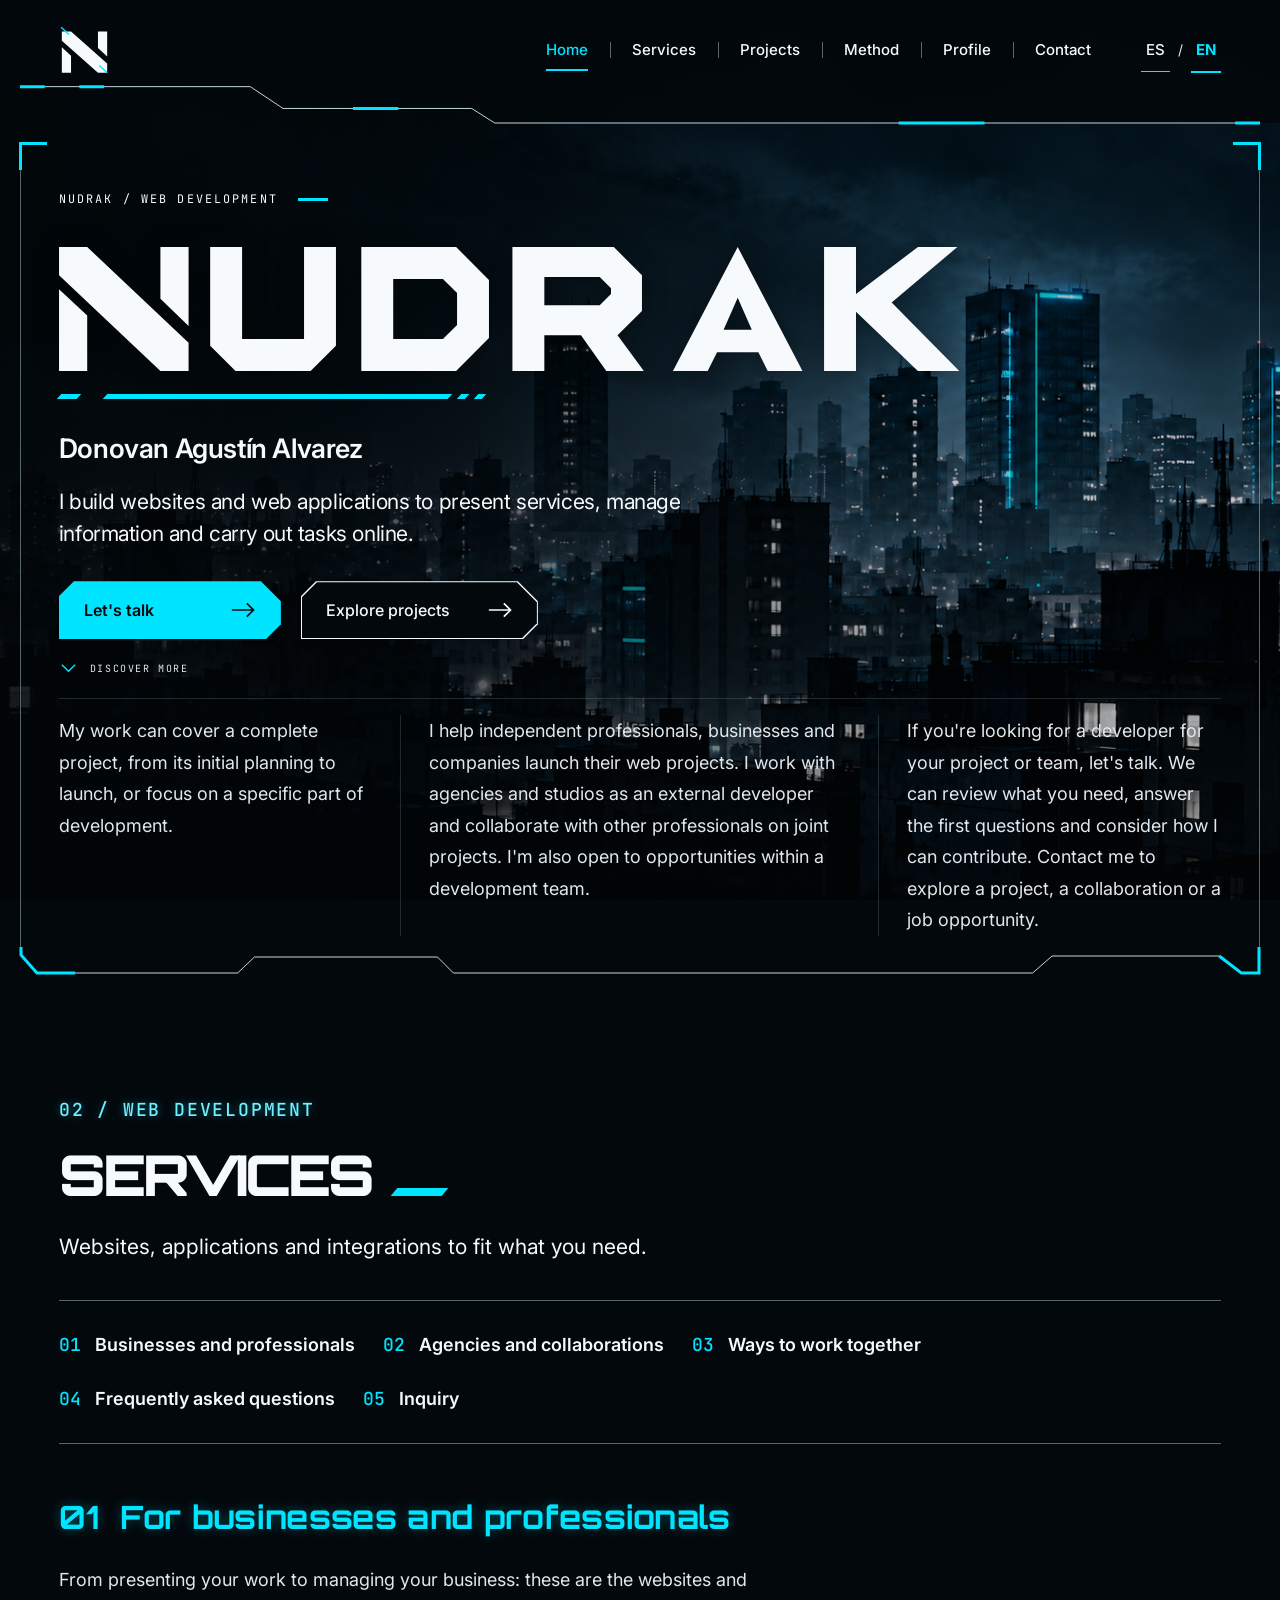
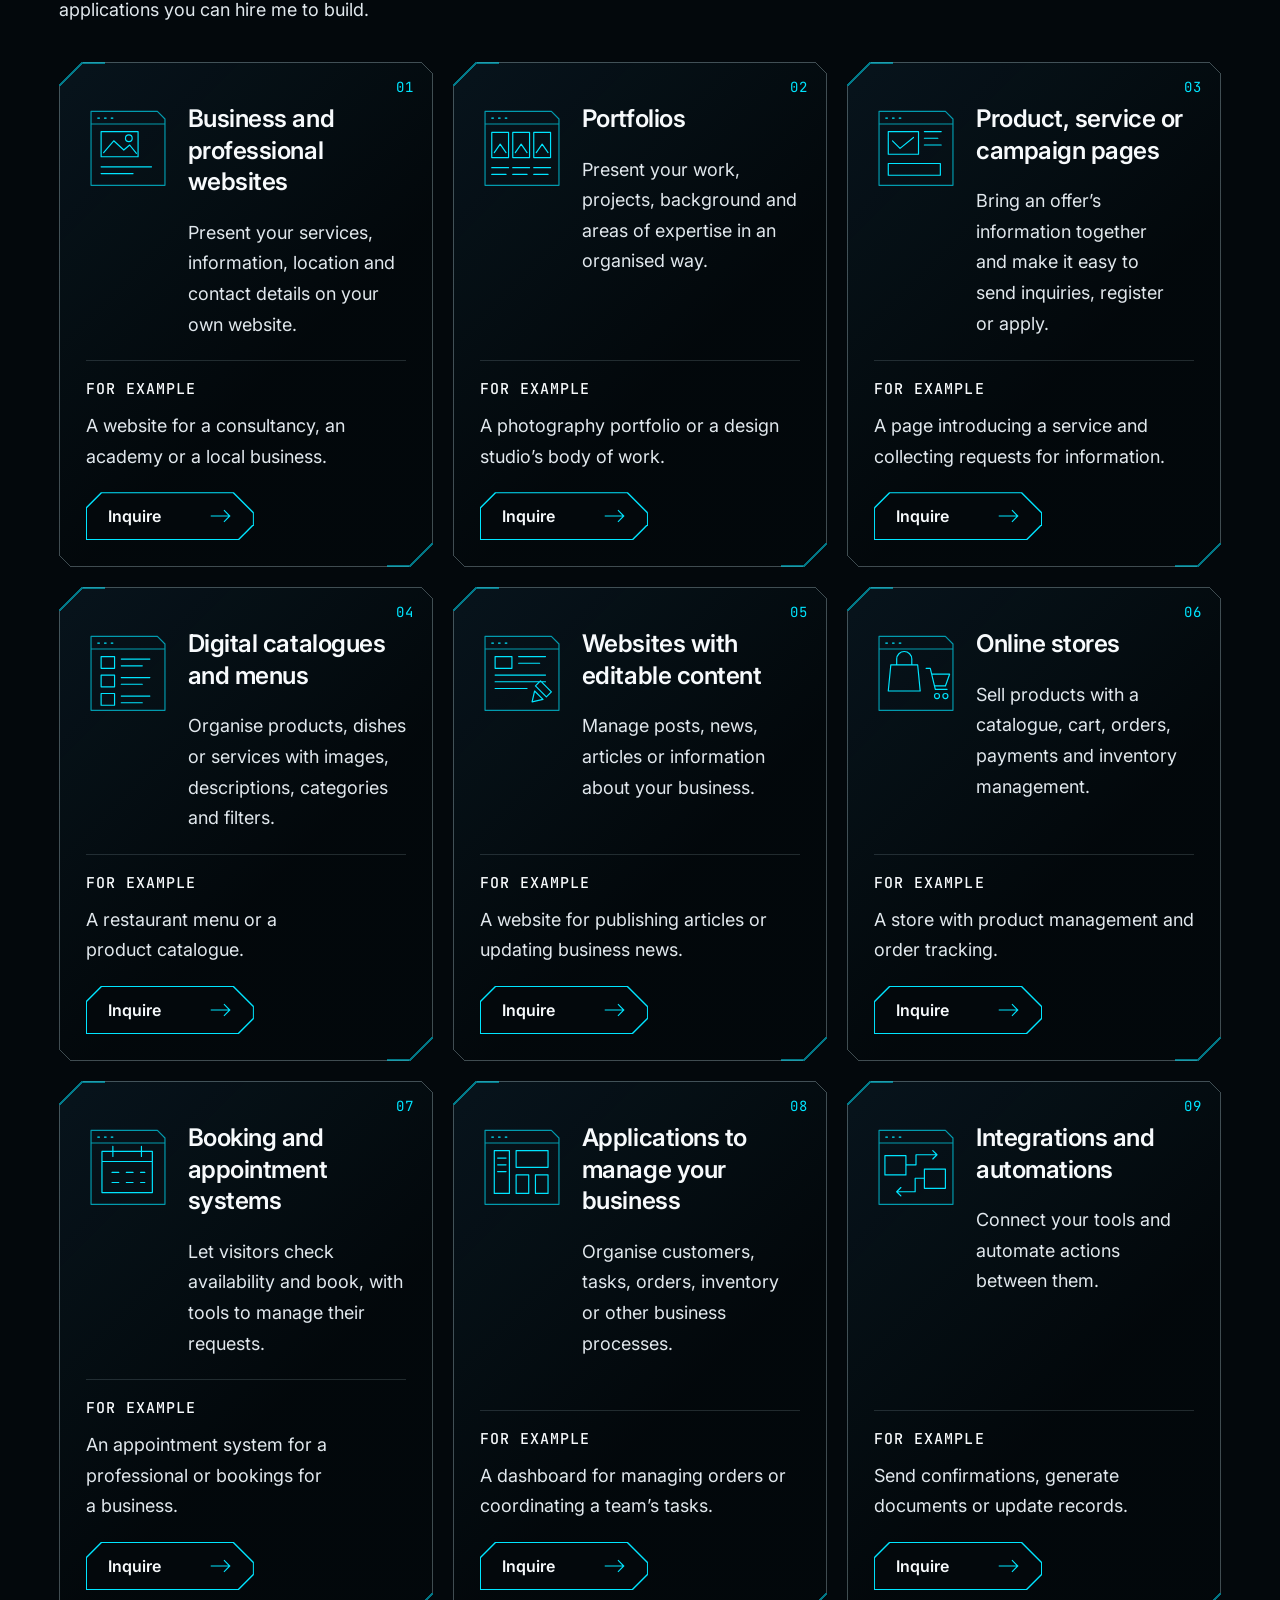
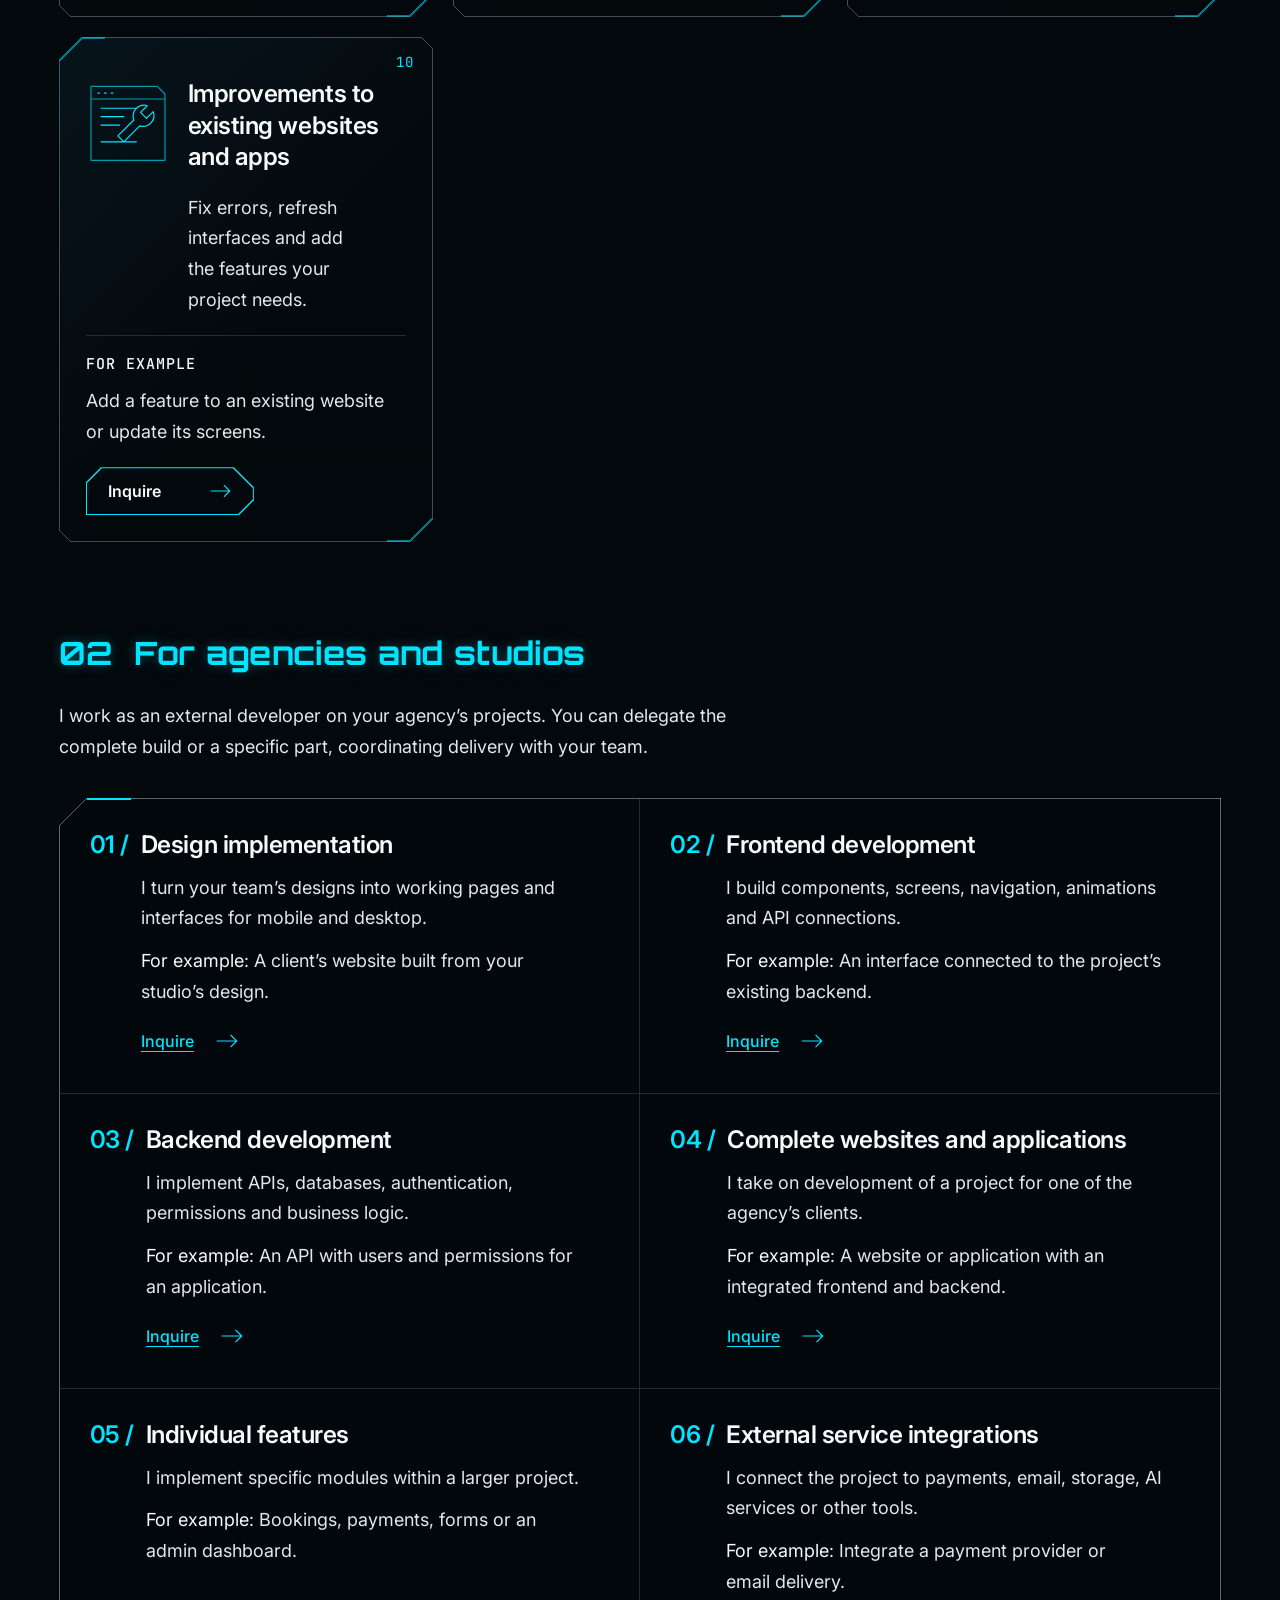
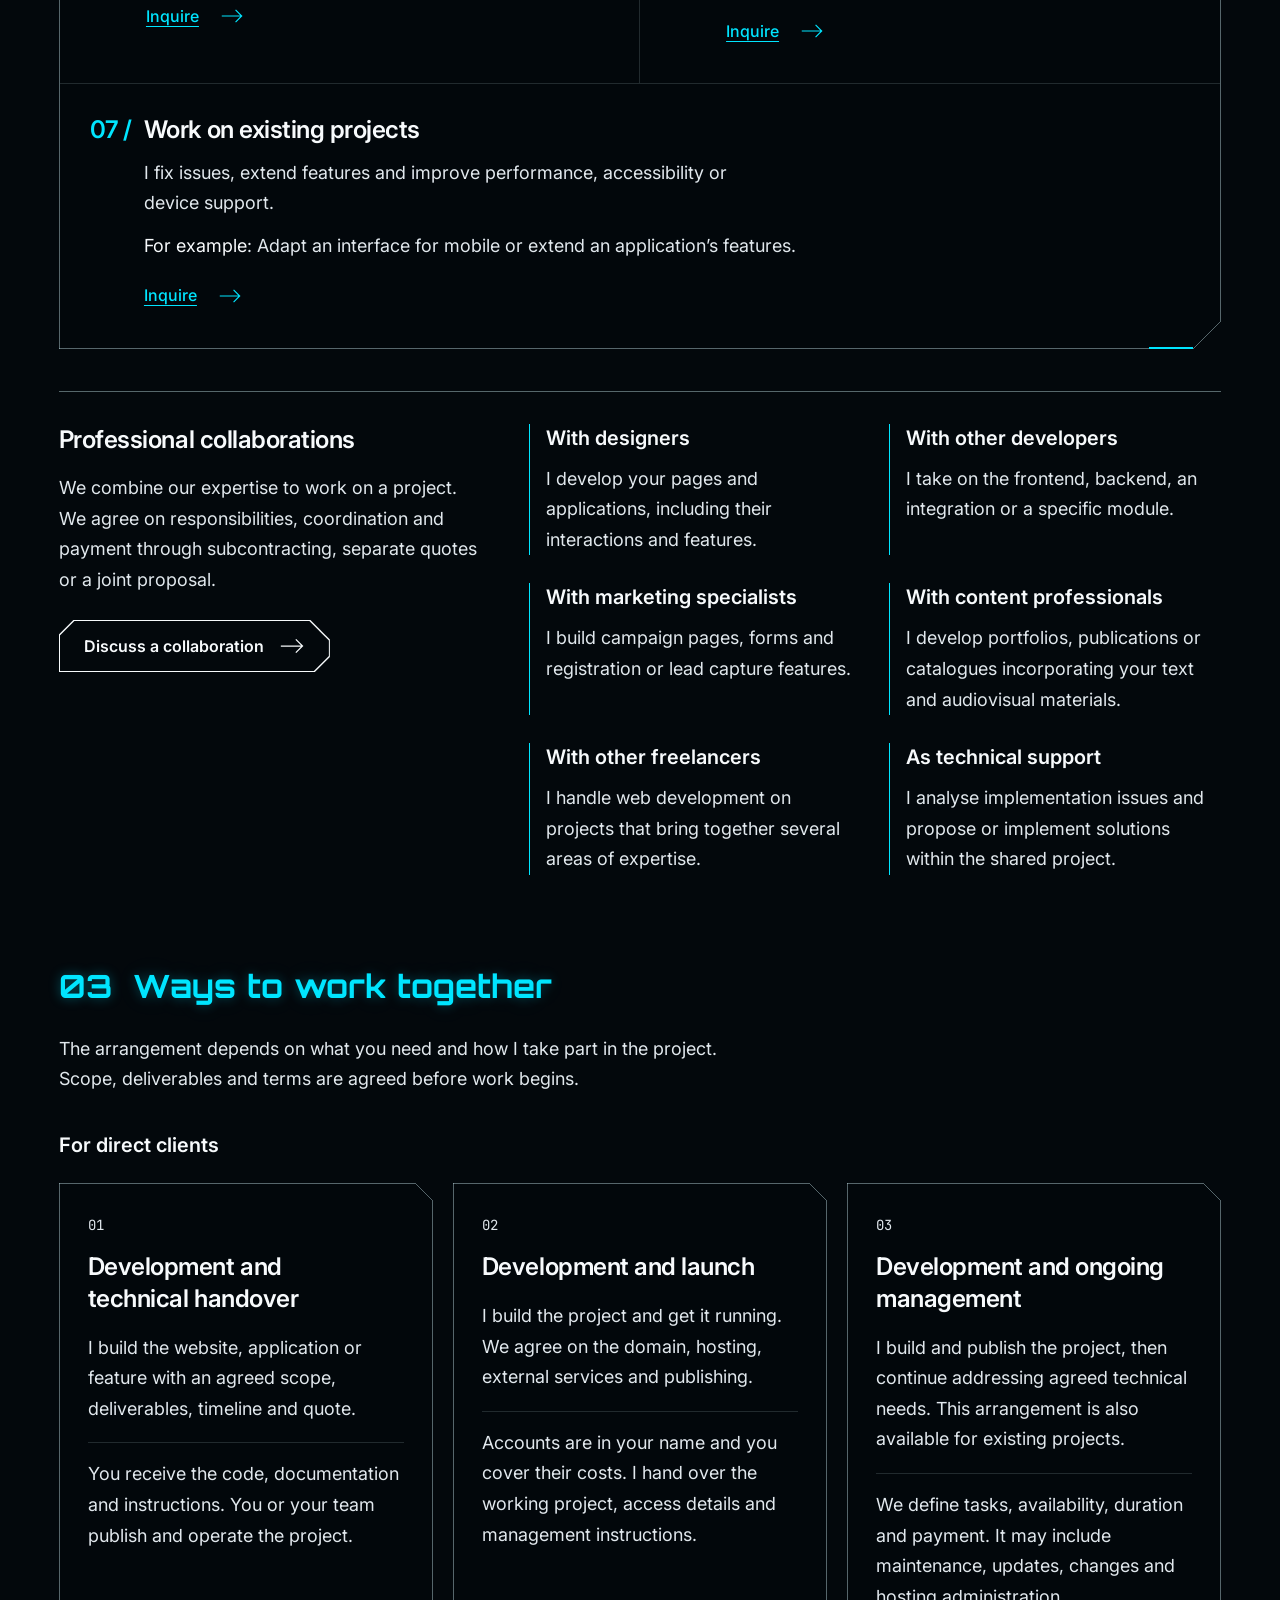
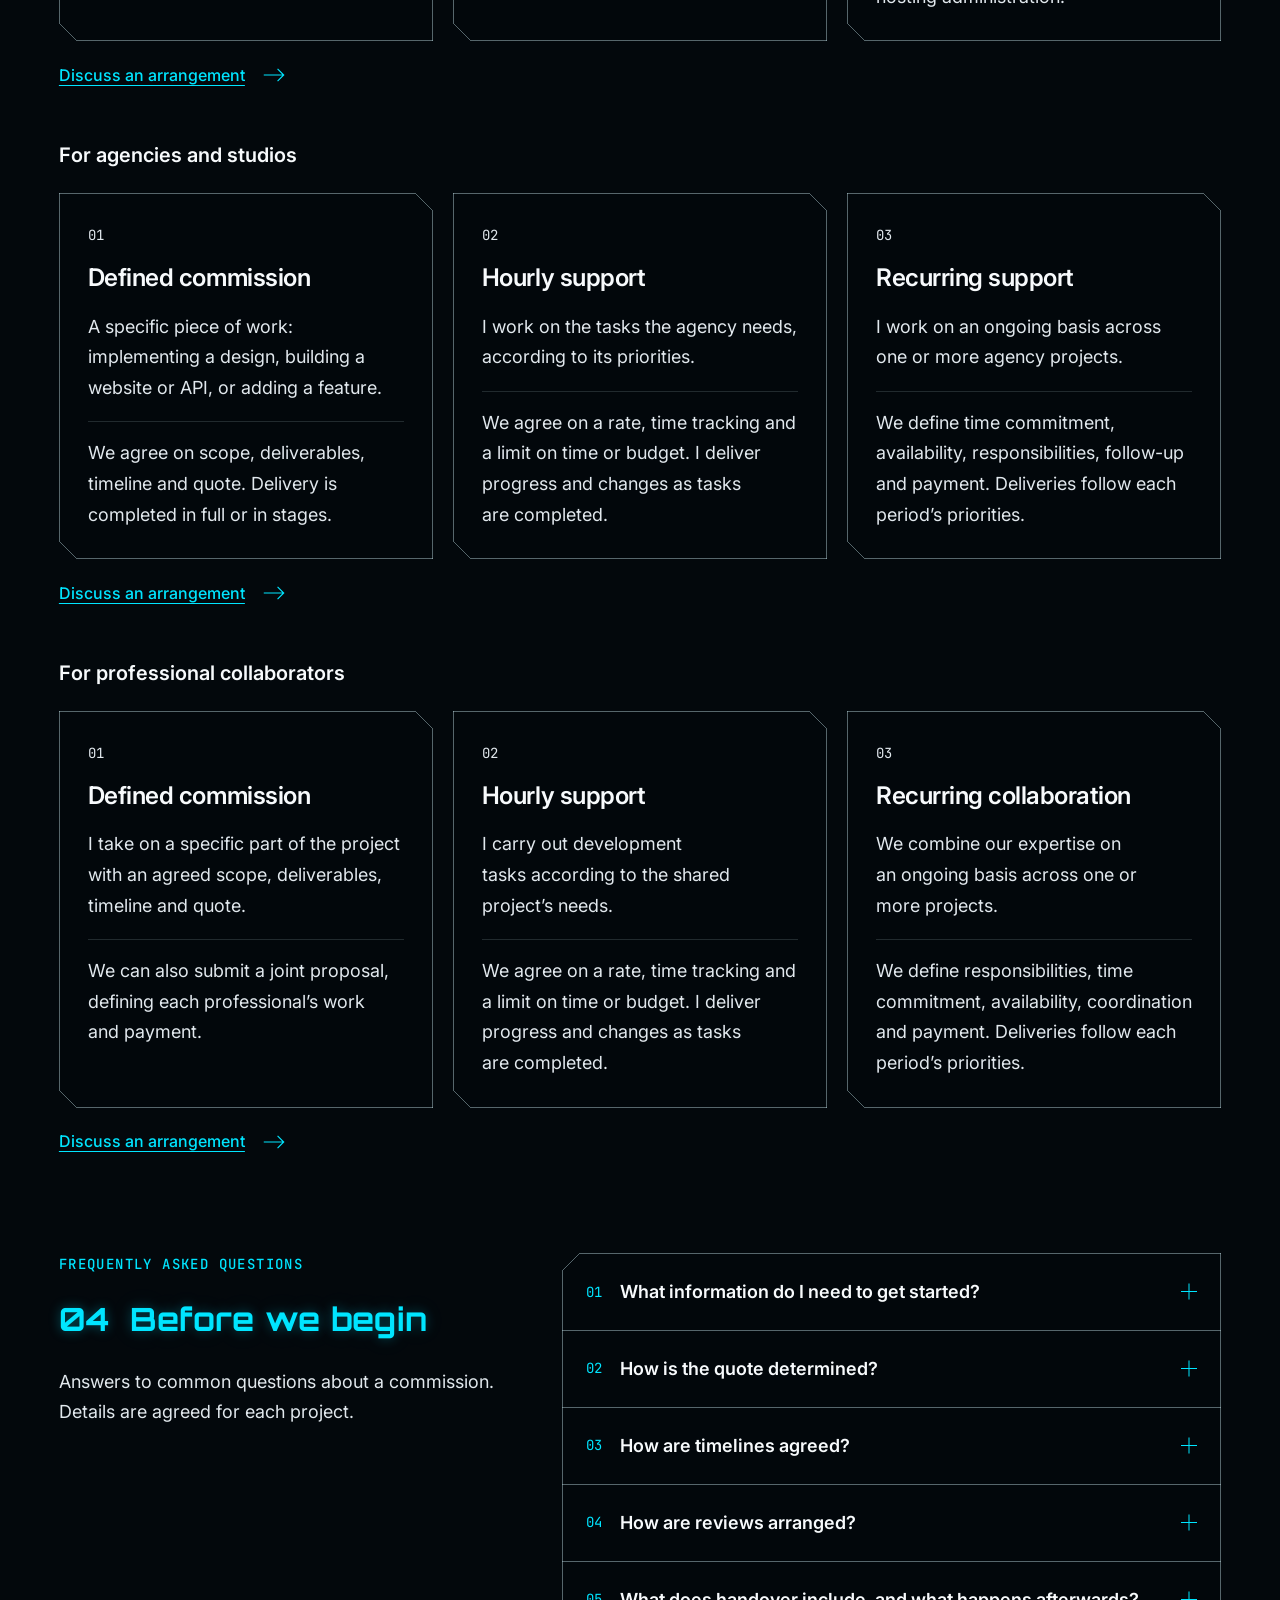
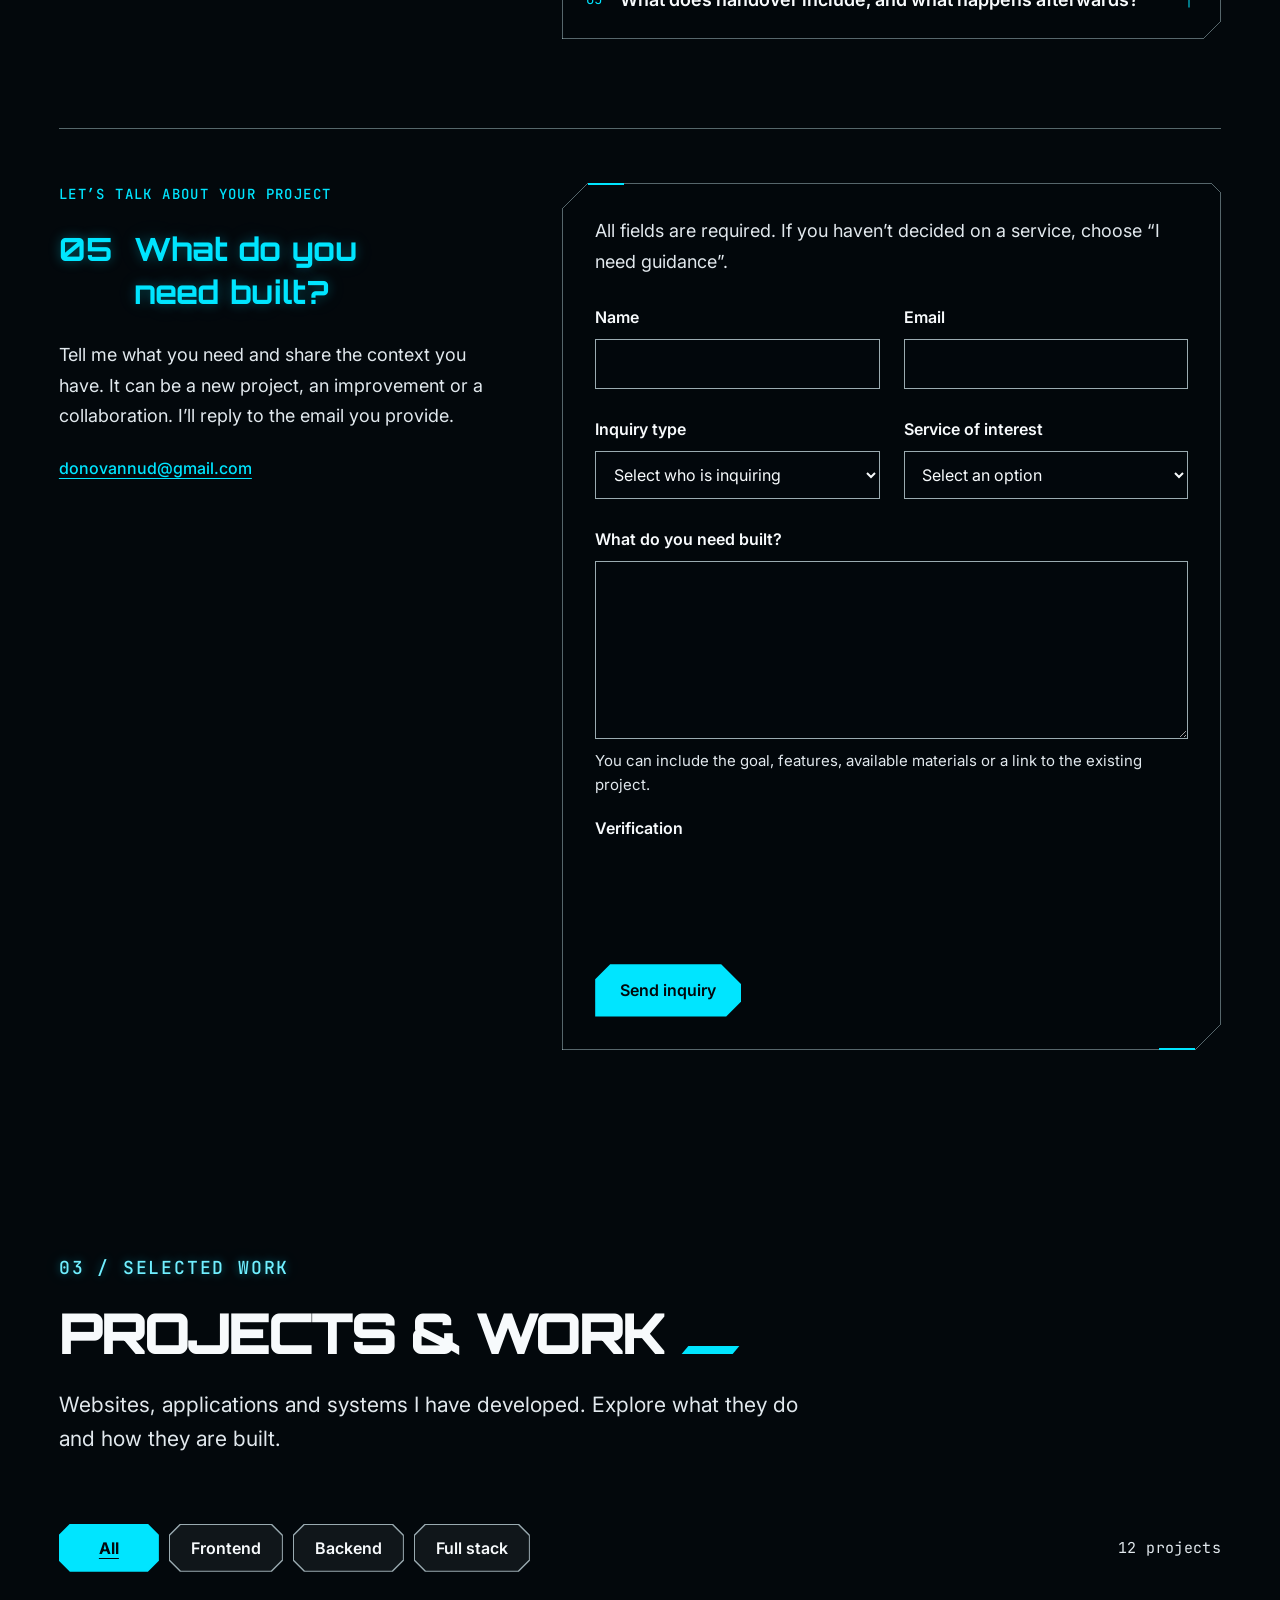
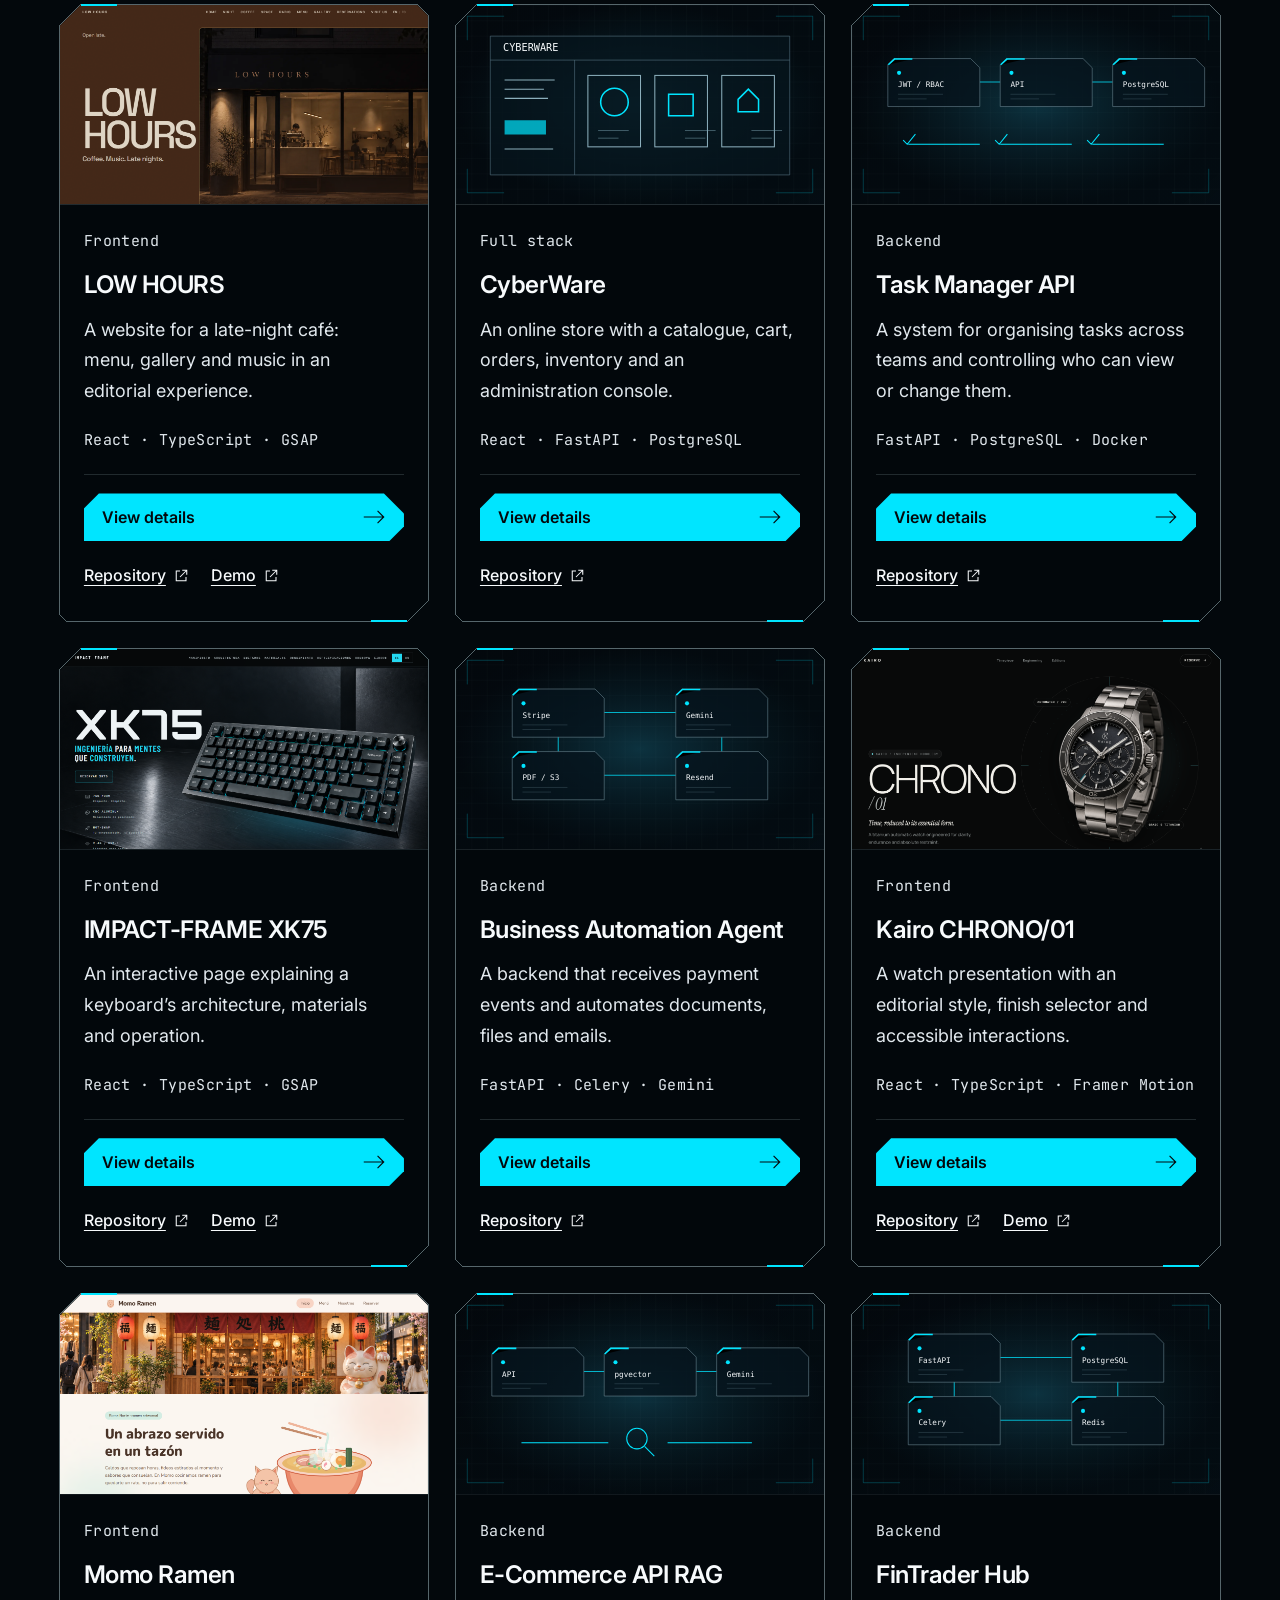
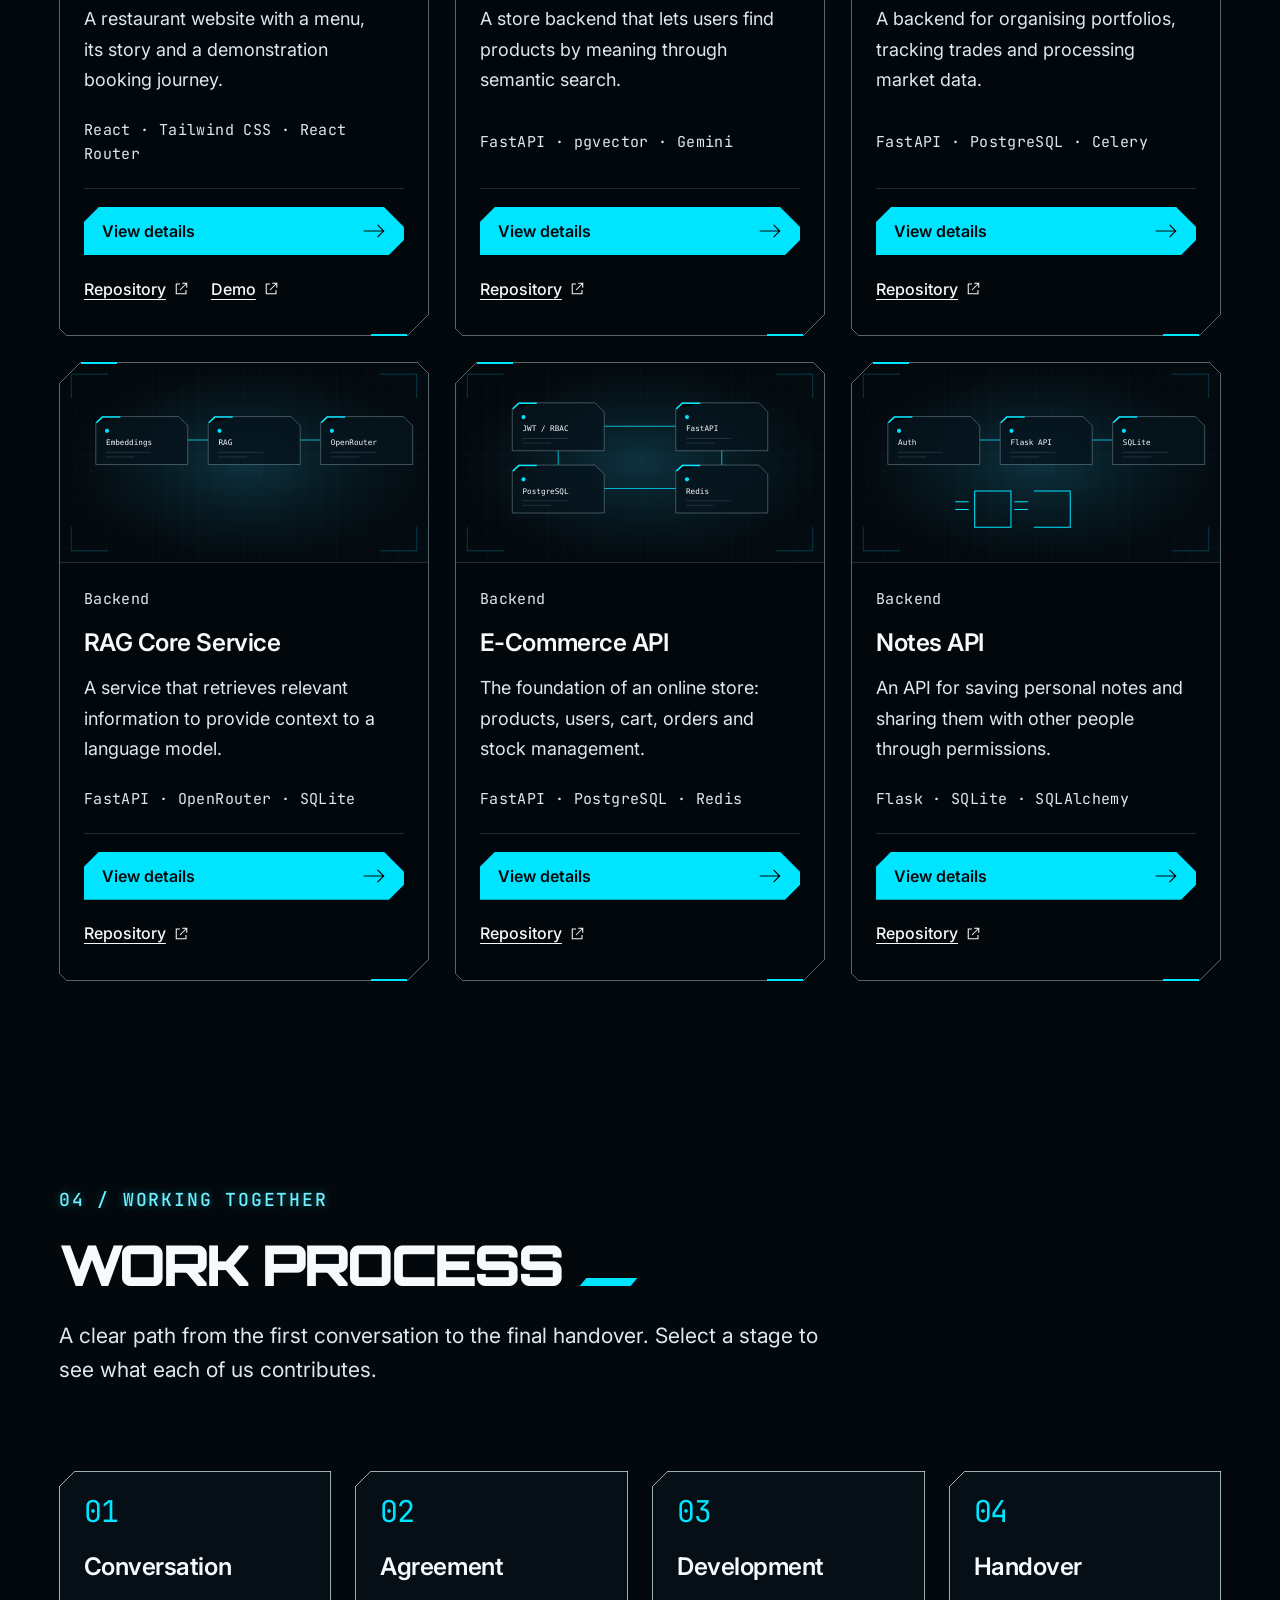
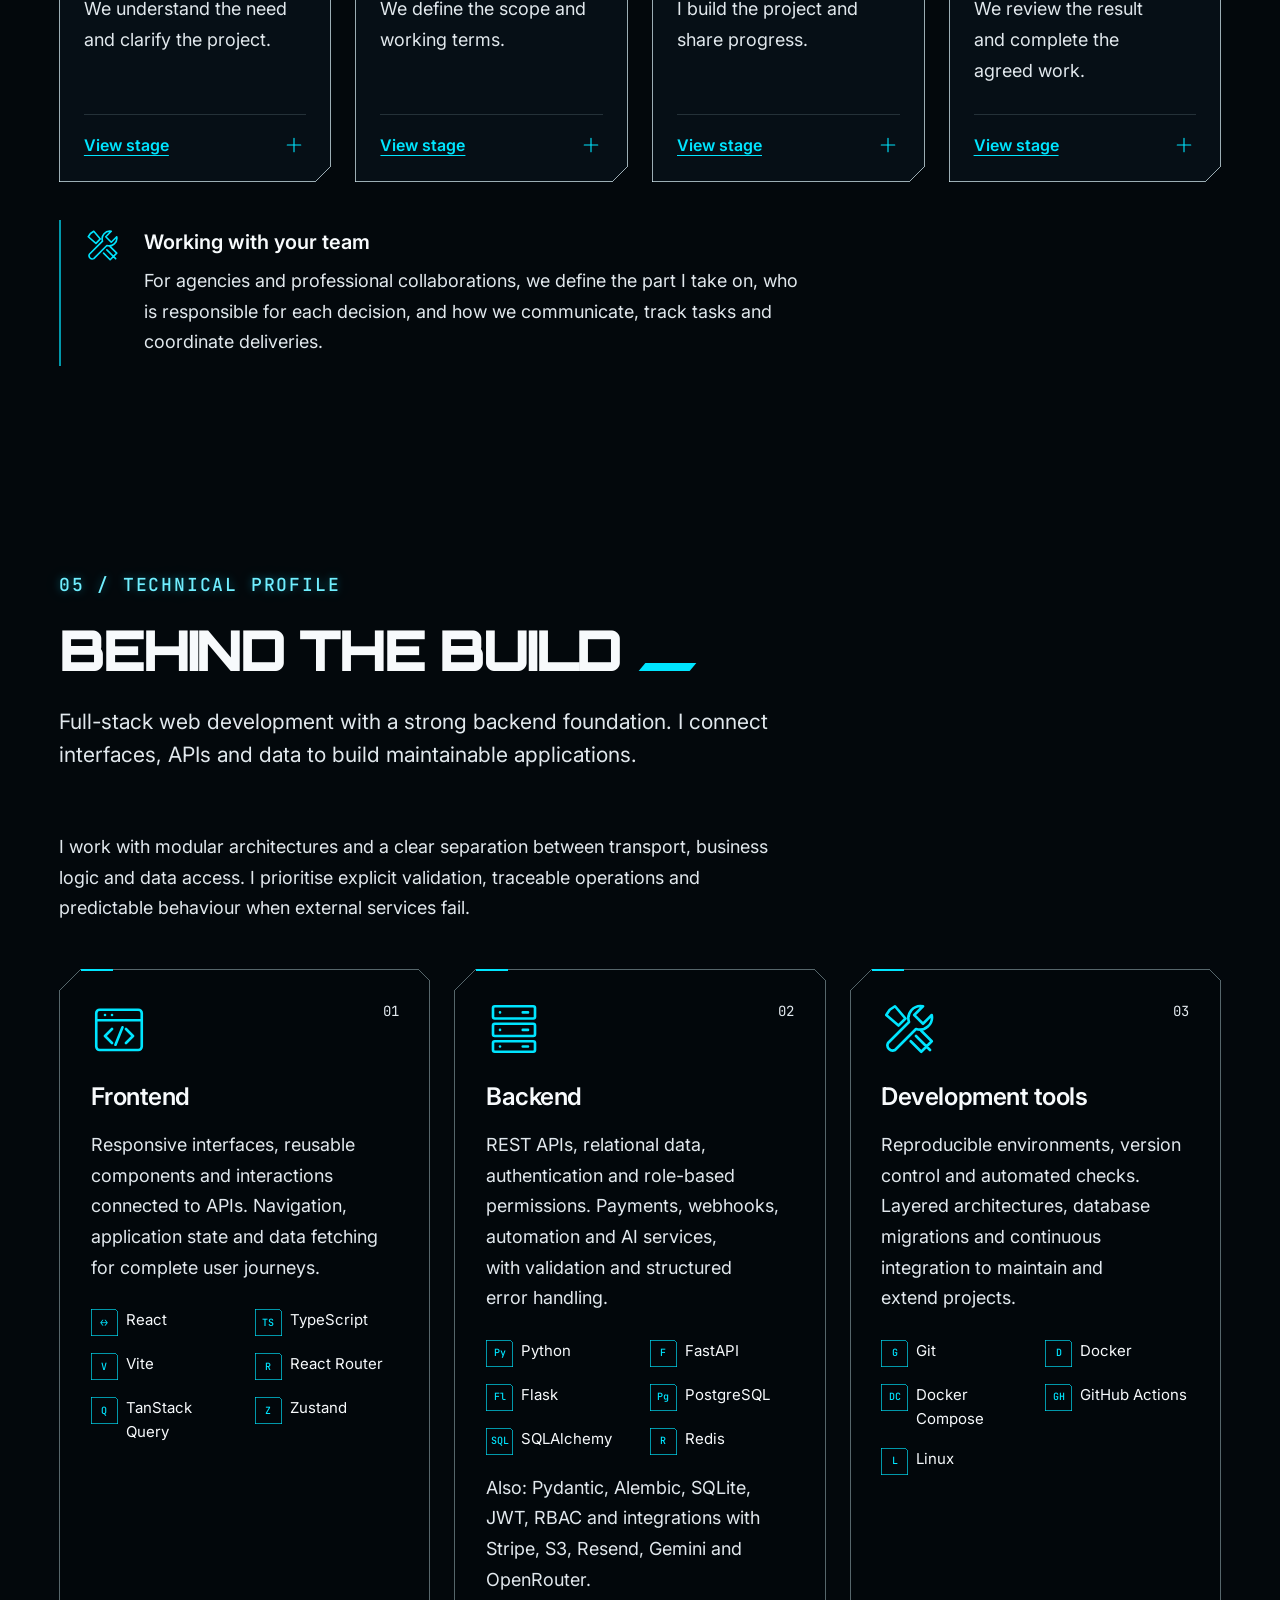
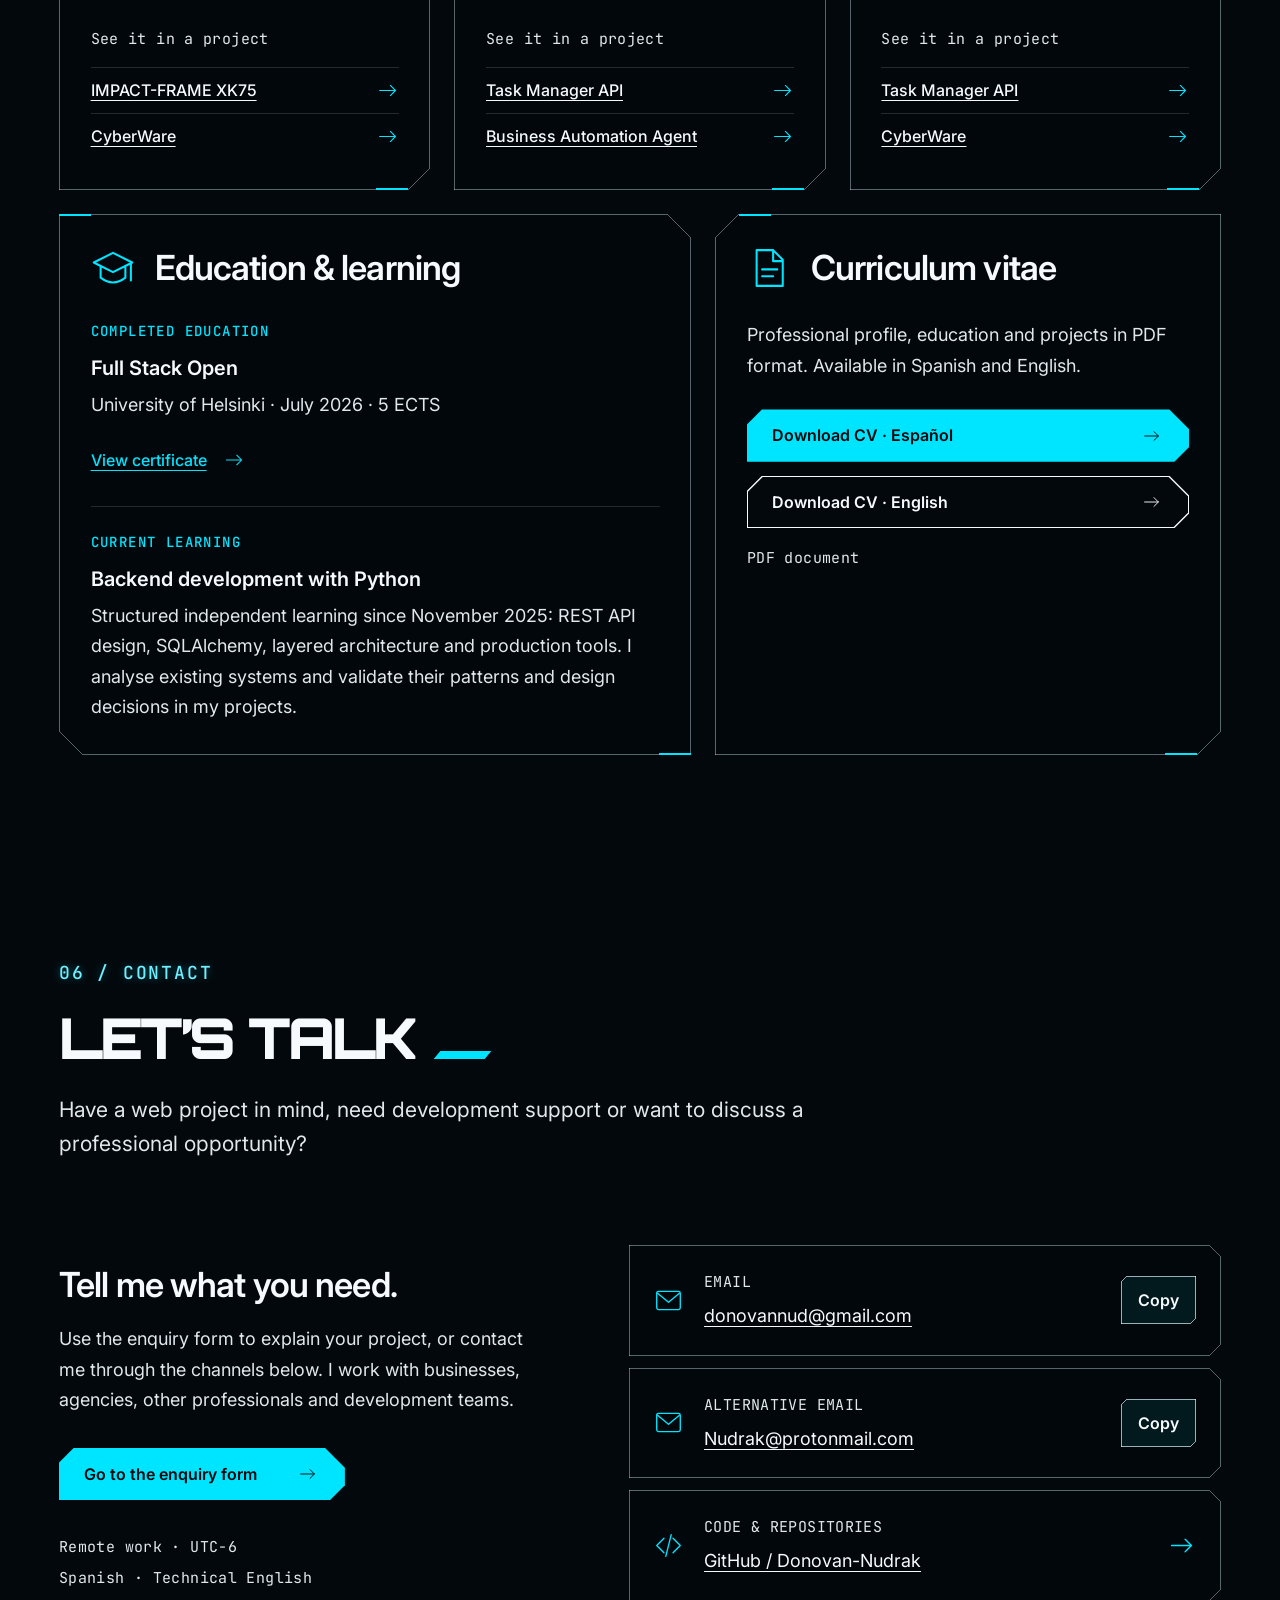
==== index.html @ 98933f52 "Integrate portfolio redesign and harden language and inquiry handling" ====
<!DOCTYPE html>
<html lang="en">
<head>
  <meta charset="UTF-8">
  <meta name="viewport" content="width=device-width, initial-scale=1.0">
  <meta name="description" content="NUDRAK — Donovan Agustín Alvarez. Full-Stack Developer with a backend focus. Python, FastAPI, PostgreSQL, React, TypeScript, Docker.">
  <title>NUDRAK | Full-Stack Developer</title>
  <link rel="canonical" href="https://nudrak.dev/">
  <meta property="og:type" content="website">
  <meta property="og:site_name" content="NUDRAK">
  <meta property="og:url" content="https://nudrak.dev/">
  <meta property="og:title" content="NUDRAK | Full-Stack Developer">
  <meta property="og:description" content="NUDRAK — Donovan Agustín Alvarez. Full-Stack Developer with a backend focus. Python, FastAPI, PostgreSQL, React, TypeScript, Docker.">
  <meta property="og:image" content="https://nudrak.dev/assets/og.png">
  <meta property="og:image:width" content="1200">
  <meta property="og:image:height" content="630">
  <meta property="og:image:alt" content="NUDRAK — Full-Stack Developer">
  <meta property="og:locale" content="en_US">
  <meta name="twitter:card" content="summary_large_image">
  <meta name="twitter:title" content="NUDRAK | Full-Stack Developer">
  <meta name="twitter:description" content="NUDRAK — Donovan Agustín Alvarez. Full-Stack Developer with a backend focus. Python, FastAPI, PostgreSQL, React, TypeScript, Docker.">
  <meta name="twitter:image" content="https://nudrak.dev/assets/og.png">
  <link rel="preconnect" href="https://fonts.googleapis.com">
  <link rel="preconnect" href="https://fonts.gstatic.com" crossorigin>
  <link rel="preconnect" href="https://challenges.cloudflare.com">
  <link href="https://fonts.googleapis.com/css2?family=Inter:wght@400;500;600;700&family=JetBrains+Mono:wght@400;500&family=Orbitron:wght@700;900&display=swap" rel="stylesheet">
  <link rel="stylesheet" href="styles/site.css">
  <link rel="stylesheet" href="styles/hito-base.css">
  <link rel="stylesheet" href="styles/angular-surfaces.css">
  <link rel="stylesheet" href="styles/background.css">
  <link rel="stylesheet" href="styles/header.css">
  <link rel="stylesheet" href="styles/hero.css">
  <link rel="stylesheet" href="styles/inquiry.css">
  <link rel="stylesheet" href="styles/services.css">
  <link rel="stylesheet" href="styles/service-effects.css">
  <link rel="stylesheet" href="styles/projects.css">
  <link rel="stylesheet" href="styles/sections.css">
  <link rel="stylesheet" href="styles/typography.css">
  <link rel="preload" as="image" href="assets/hero-cityscape.png">
</head>
<body>
  <div class="stage-backdrop" aria-hidden="true">
    <div class="stage-backdrop__image"></div>
  </div>

  <a class="stage-skip" href="#main-content" data-i18n="skipToContent">Skip to content</a>
  <header class="masthead" id="header">
    <div class="masthead__inner">
      <a href="#hero" class="masthead__brand" aria-label="NUDRAK - Home" data-i18n-aria="brandHome">
        <img src="assets/nudrak-mark.svg" alt="" width="72" height="64">
      </a>
      <nav class="masthead__nav angular-surface" id="nav" aria-label="Main navigation" data-i18n-aria="mainNavigation"><div class="masthead__nav-scroll">
        <span class="masthead__menu-caption" aria-hidden="true" data-i18n="menuCaption">EXPLORE NUDRAK</span>
        <a href="#hero" class="masthead__link" data-i18n="navHome">Home</a>
        <a href="#services" class="masthead__link" data-i18n="navServices">Services</a>
        <a href="#projects" class="masthead__link" data-i18n="navProjects">Projects</a>
        <a href="#method" class="masthead__link" data-i18n="navMethod">Method</a>
        <a href="#skills" class="masthead__link" data-i18n="navProfile">Profile</a>
        <a href="#contact" class="masthead__link" data-i18n="navContact">Contact</a>
      </div></nav>
      <div class="masthead__locale" role="group" aria-label="Language" data-i18n-aria="languageLabel">
        <button type="button" class="locale-button" data-set-lang="es" aria-pressed="false">ES</button>
        <span aria-hidden="true">/</span>
        <button type="button" class="locale-button is-active" data-set-lang="en" aria-pressed="true">EN</button>
      </div>
      <button type="button" class="masthead__toggle" id="nav-toggle" aria-controls="nav" aria-label="Open menu" data-i18n-aria="navMenu" aria-expanded="false">
        <span></span><span></span><span></span>
      </button>
    </div>
    <svg class="masthead__rule" viewBox="0 0 1400 52" preserveAspectRatio="none" aria-hidden="true">
      <path d="M0 7h260l37 27h213l26 18h864" fill="none" stroke="#c1d6df" stroke-width="1"/>
      <path d="M0 7h28M67 7h28M376 34h51M992 52h97M1372 52h28" fill="none" stroke="#00e5ff" stroke-width="3" stroke-linecap="butt"/>
    </svg>
  </header>

  <main id="main-content" tabindex="-1">
    <section class="intro" id="hero" aria-labelledby="intro-title">
      <div class="intro__frame" aria-hidden="true">
        <svg class="intro__frame-bottom" viewBox="0 0 1400 27" preserveAspectRatio="none">
          <path d="M0 0v8l18 18h227l19-16h207l18 16h655l22-17h189l25 17h20V0" fill="none" stroke="#c1d6df" stroke-width="1"/>
          <path d="M0 0v8l18 18h43M1355 9l25 17h20V0" fill="none" stroke="#00e5ff" stroke-width="3"/>
        </svg>
      </div>
      <div class="intro__layout">
        <p class="intro__eyebrow" data-intro-reveal="1" data-i18n="introEyebrow">NUDRAK / WEB DEVELOPMENT</p>
        <h1 class="intro__title" id="intro-title" data-intro-reveal="2">
          <span class="stage-sr-only">NUDRAK</span>
          <img class="intro__wordmark" src="assets/nudrak-wordmark.svg" alt="" width="980" height="132" aria-hidden="true">
        </h1>
        <div class="intro__accent" data-intro-reveal="2" aria-hidden="true"><i></i><i></i><i></i><i></i></div>
        <p class="intro__identity" data-intro-reveal="3" data-i18n="introIdentity">Donovan Agustín Alvarez</p>
        <p class="intro__lead" data-intro-reveal="3" data-i18n="introLead">I build websites and web applications to present services, manage information and carry out tasks online.</p>
        <div class="intro__actions" data-intro-reveal="4">
          <a href="#inquiry" class="stage-button stage-button--primary intro__button">
            <span data-i18n="introTalk">Let's talk</span>
            <svg viewBox="0 0 30 20" fill="none" aria-hidden="true"><path d="M1 10h26m-8-8 8 8-8 8" stroke="currentColor" stroke-width="2"/></svg>
          </a>
          <a href="#projects" class="stage-button intro__button">
            <span data-i18n="introExplore">Explore projects</span>
            <svg viewBox="0 0 30 20" fill="none" aria-hidden="true"><path d="M1 10h26m-8-8 8 8-8 8" stroke="currentColor" stroke-width="2"/></svg>
          </a>
        </div>
        <a class="intro__scroll" href="#intro-context" data-intro-reveal="5">
          <svg viewBox="0 0 20 20" fill="none" aria-hidden="true"><path d="m3 6 7 7 7-7" stroke="currentColor" stroke-width="1.5"/></svg>
          <span data-i18n="introScroll">Discover more</span>
        </a>
        <div class="intro__context" id="intro-context" data-intro-reveal="5">
          <p data-i18n="introScope">My work can cover a complete project, from its initial planning to launch, or focus on a specific part of development.</p>
          <p data-i18n="introAudience">I help independent professionals, businesses and companies launch their web projects. I work with agencies and studios as an external developer and collaborate with other professionals on joint projects. I'm also open to opportunities within a development team.</p>
          <p data-i18n="introInvitation">If you're looking for a developer for your project or team, let's talk. We can review what you need, answer the first questions and consider how I can contribute. Contact me to explore a project, a collaboration or a job opportunity.</p>
        </div>
      </div>
    </section>

    <section class="service-hub" id="services" aria-labelledby="services-title">
      <div class="service-hub__inner">
        <header class="service-hub__header">
          <p class="stage-kicker" data-i18n="svcEyebrow">02 / WEB DEVELOPMENT</p>
          <h2 class="service-hub__title" id="services-title" data-i18n="svcTitle">Services</h2>
          <p class="service-hub__lead" data-i18n="svcLead">Websites, applications and integrations to fit what you need.</p>
        </header>
        <nav class="service-hub__jump" aria-label="Services sections" data-i18n-aria="svcNavigation">
          <a href="#services-direct"><span aria-hidden="true">01</span><span  data-i18n="svcNavDirect">Businesses and professionals</span></a>
          <a href="#services-agencies"><span aria-hidden="true">02</span><span  data-i18n="svcNavAgency">Agencies and collaborations</span></a>
          <a href="#services-modes"><span aria-hidden="true">03</span><span  data-i18n="svcNavModes">Ways to work together</span></a>
          <a href="#services-faq"><span aria-hidden="true">04</span><span  data-i18n="svcNavFaq">Frequently asked questions</span></a>
          <a href="#inquiry"><span aria-hidden="true">05</span><span  data-i18n="svcNavInquiry">Inquiry</span></a>
        </nav>

        <section class="service-hub__block" id="services-direct" aria-labelledby="services-direct-title">
          <div class="service-hub__heading"><span class="service-hub__index" aria-hidden="true">01</span><h3 class="stage-title" id="services-direct-title" data-i18n="svcDirectTitle">For businesses and professionals</h3></div>
          <p class="stage-copy service-hub__intro" data-i18n="svcDirectIntro">From presenting your work to managing your business: these are the websites and applications you can hire me to build.</p>
          <div class="service-hub__grid">
          <article class="offer-card stage-surface angular-surface" aria-labelledby="svc-web-title">
            <span class="offer-card__number" aria-hidden="true">01</span>
            <svg class="offer-card__graphic" viewBox="0 0 100 108" fill="none" aria-hidden="true"><path class="offer-card__window" d="M6 10h79l9 9v79H6zM6 25h88"/><path d="M14 18h2m6 0h2m6 0h2"/><path d="M18 34h44v30H18zM21 59l12-14 12 11 7-6 8 10M18 76h60M18 84h38"/><circle cx="51" cy="42" r="4"/></svg>
            <h4 class="offer-card__title" id="svc-web-title" data-i18n="svc_web_title">Business and professional websites</h4>
            <p class="offer-card__description" data-i18n="svc_web_desc">Present your services, information, location and contact details on your own website.</p>
            <p class="offer-card__example"><span class="offer-card__example-label" data-i18n="svcExample">For example</span> <span  data-i18n="svc_web_example">A website for a consultancy, an academy or a local business.</span></p>
            <a class="stage-button offer-card__button" href="#inquiry" data-inquiry-service="web" data-inquiry-audience="direct" data-i18n-aria="svc_web_ask" aria-label="Ask about: Business and professional websites"><span  data-i18n="svcAsk">Inquire</span><svg viewBox="0 0 30 20" fill="none" aria-hidden="true"><path d="M1 10h26m-8-8 8 8-8 8" stroke="currentColor" stroke-width="1.5"/></svg></a>
          </article>
          <article class="offer-card stage-surface angular-surface" aria-labelledby="svc-portfolio-title">
            <span class="offer-card__number" aria-hidden="true">02</span>
            <svg class="offer-card__graphic" viewBox="0 0 100 108" fill="none" aria-hidden="true"><path class="offer-card__window" d="M6 10h79l9 9v79H6zM6 25h88"/><path d="M14 18h2m6 0h2m6 0h2"/><path d="M14 35h20v30H14zM39 35h20v30H39zM64 35h20v30H64zM17 59l7-10 7 10m11 0 7-10 7 10m11 0 7-10 7 10M14 77h20m5 0h20m5 0h20M14 85h17m8 0h17m8 0h17"/></svg>
            <h4 class="offer-card__title" id="svc-portfolio-title" data-i18n="svc_portfolio_title">Portfolios</h4>
            <p class="offer-card__description" data-i18n="svc_portfolio_desc">Present your work, projects, background and areas of expertise in an organised way.</p>
            <p class="offer-card__example"><span class="offer-card__example-label" data-i18n="svcExample">For example</span> <span  data-i18n="svc_portfolio_example">A photography portfolio or a design studio’s body of work.</span></p>
            <a class="stage-button offer-card__button" href="#inquiry" data-inquiry-service="portfolio" data-inquiry-audience="direct" data-i18n-aria="svc_portfolio_ask" aria-label="Ask about: Portfolios"><span  data-i18n="svcAsk">Inquire</span><svg viewBox="0 0 30 20" fill="none" aria-hidden="true"><path d="M1 10h26m-8-8 8 8-8 8" stroke="currentColor" stroke-width="1.5"/></svg></a>
          </article>
          <article class="offer-card stage-surface angular-surface" aria-labelledby="svc-campaign-title">
            <span class="offer-card__number" aria-hidden="true">03</span>
            <svg class="offer-card__graphic" viewBox="0 0 100 108" fill="none" aria-hidden="true"><path class="offer-card__window" d="M6 10h79l9 9v79H6zM6 25h88"/><path d="M14 18h2m6 0h2m6 0h2"/><path d="M17 34h36v27H17zM60 34h20m-20 8h16m-16 8h20M17 72h62v14H17zM22 45l9 9 16-13"/></svg>
            <h4 class="offer-card__title" id="svc-campaign-title" data-i18n="svc_campaign_title">Product, service or campaign pages</h4>
            <p class="offer-card__description" data-i18n="svc_campaign_desc">Bring an offer’s information together and make it easy to send inquiries, register or apply.</p>
            <p class="offer-card__example"><span class="offer-card__example-label" data-i18n="svcExample">For example</span> <span  data-i18n="svc_campaign_example">A page introducing a service and collecting requests for information.</span></p>
            <a class="stage-button offer-card__button" href="#inquiry" data-inquiry-service="campaign" data-inquiry-audience="direct" data-i18n-aria="svc_campaign_ask" aria-label="Ask about: Product, service or campaign pages"><span  data-i18n="svcAsk">Inquire</span><svg viewBox="0 0 30 20" fill="none" aria-hidden="true"><path d="M1 10h26m-8-8 8 8-8 8" stroke="currentColor" stroke-width="1.5"/></svg></a>
          </article>
          <article class="offer-card stage-surface angular-surface" aria-labelledby="svc-catalog-title">
            <span class="offer-card__number" aria-hidden="true">04</span>
            <svg class="offer-card__graphic" viewBox="0 0 100 108" fill="none" aria-hidden="true"><path class="offer-card__window" d="M6 10h79l9 9v79H6zM6 25h88"/><path d="M14 18h2m6 0h2m6 0h2"/><path d="M18 34h16v14H18zm24 3h34M42 45h25M18 56h16v14H18zm24 3h34M42 67h25M18 78h16v14H18zm24 3h34M42 89h25"/></svg>
            <h4 class="offer-card__title" id="svc-catalog-title" data-i18n="svc_catalog_title">Digital catalogues and menus</h4>
            <p class="offer-card__description" data-i18n="svc_catalog_desc">Organise products, dishes or services with images, descriptions, categories and filters.</p>
            <p class="offer-card__example"><span class="offer-card__example-label" data-i18n="svcExample">For example</span> <span  data-i18n="svc_catalog_example">A restaurant menu or a product catalogue.</span></p>
            <a class="stage-button offer-card__button" href="#inquiry" data-inquiry-service="catalog" data-inquiry-audience="direct" data-i18n-aria="svc_catalog_ask" aria-label="Ask about: Digital catalogues and menus"><span  data-i18n="svcAsk">Inquire</span><svg viewBox="0 0 30 20" fill="none" aria-hidden="true"><path d="M1 10h26m-8-8 8 8-8 8" stroke="currentColor" stroke-width="1.5"/></svg></a>
          </article>
          <article class="offer-card stage-surface angular-surface" aria-labelledby="svc-content-title">
            <span class="offer-card__number" aria-hidden="true">05</span>
            <svg class="offer-card__graphic" viewBox="0 0 100 108" fill="none" aria-hidden="true"><path class="offer-card__window" d="M6 10h79l9 9v79H6zM6 25h88"/><path d="M14 18h2m6 0h2m6 0h2"/><path d="M18 34h20v14H18zm28 0h32M46 42h25M18 56h60m-60 8h60m-60 8h38M66 69l6-6 13 13-6 6zM62 88l3-13 10 10z"/></svg>
            <h4 class="offer-card__title" id="svc-content-title" data-i18n="svc_content_title">Websites with editable content</h4>
            <p class="offer-card__description" data-i18n="svc_content_desc">Manage posts, news, articles or information about your business.</p>
            <p class="offer-card__example"><span class="offer-card__example-label" data-i18n="svcExample">For example</span> <span  data-i18n="svc_content_example">A website for publishing articles or updating business news.</span></p>
            <a class="stage-button offer-card__button" href="#inquiry" data-inquiry-service="content" data-inquiry-audience="direct" data-i18n-aria="svc_content_ask" aria-label="Ask about: Websites with editable content"><span  data-i18n="svcAsk">Inquire</span><svg viewBox="0 0 30 20" fill="none" aria-hidden="true"><path d="M1 10h26m-8-8 8 8-8 8" stroke="currentColor" stroke-width="1.5"/></svg></a>
          </article>
          <article class="offer-card stage-surface angular-surface" aria-labelledby="svc-store-title">
            <span class="offer-card__number" aria-hidden="true">06</span>
            <svg class="offer-card__graphic" viewBox="0 0 100 108" fill="none" aria-hidden="true"><path class="offer-card__window" d="M6 10h79l9 9v79H6zM6 25h88"/><path d="M14 18h2m6 0h2m6 0h2"/><path d="M20 44h32l3 31H17zM27 44v-7a9 9 0 0 1 18 0v7M62 48h5l6 25h14M69 55h21l-5 14H72"/><circle cx="75" cy="81" r="3"/><circle cx="85" cy="81" r="3"/></svg>
            <h4 class="offer-card__title" id="svc-store-title" data-i18n="svc_store_title">Online stores</h4>
            <p class="offer-card__description" data-i18n="svc_store_desc">Sell products with a catalogue, cart, orders, payments and inventory management.</p>
            <p class="offer-card__example"><span class="offer-card__example-label" data-i18n="svcExample">For example</span> <span  data-i18n="svc_store_example">A store with product management and order tracking.</span></p>
            <a class="stage-button offer-card__button" href="#inquiry" data-inquiry-service="store" data-inquiry-audience="direct" data-i18n-aria="svc_store_ask" aria-label="Ask about: Online stores"><span  data-i18n="svcAsk">Inquire</span><svg viewBox="0 0 30 20" fill="none" aria-hidden="true"><path d="M1 10h26m-8-8 8 8-8 8" stroke="currentColor" stroke-width="1.5"/></svg></a>
          </article>
          <article class="offer-card stage-surface angular-surface" aria-labelledby="svc-booking-title">
            <span class="offer-card__number" aria-hidden="true">07</span>
            <svg class="offer-card__graphic" viewBox="0 0 100 108" fill="none" aria-hidden="true"><path class="offer-card__window" d="M6 10h79l9 9v79H6zM6 25h88"/><path d="M14 18h2m6 0h2m6 0h2"/><path d="M19 35h60v49H19zM19 47h60M32 29v12m34-12v12M31 60h8m9 0h8m9 0h5M31 72h8m9 0h8m9 0h5"/></svg>
            <h4 class="offer-card__title" id="svc-booking-title" data-i18n="svc_booking_title">Booking and appointment systems</h4>
            <p class="offer-card__description" data-i18n="svc_booking_desc">Let visitors check availability and book, with tools to manage their requests.</p>
            <p class="offer-card__example"><span class="offer-card__example-label" data-i18n="svcExample">For example</span> <span  data-i18n="svc_booking_example">An appointment system for a professional or bookings for a business.</span></p>
            <a class="stage-button offer-card__button" href="#inquiry" data-inquiry-service="booking" data-inquiry-audience="direct" data-i18n-aria="svc_booking_ask" aria-label="Ask about: Booking and appointment systems"><span  data-i18n="svcAsk">Inquire</span><svg viewBox="0 0 30 20" fill="none" aria-hidden="true"><path d="M1 10h26m-8-8 8 8-8 8" stroke="currentColor" stroke-width="1.5"/></svg></a>
          </article>
          <article class="offer-card stage-surface angular-surface" aria-labelledby="svc-management-title">
            <span class="offer-card__number" aria-hidden="true">08</span>
            <svg class="offer-card__graphic" viewBox="0 0 100 108" fill="none" aria-hidden="true"><path class="offer-card__window" d="M6 10h79l9 9v79H6zM6 25h88"/><path d="M14 18h2m6 0h2m6 0h2"/><path d="M17 34h18v51H17zM43 34h38v20H43zM43 63h15v22H43zm23 0h15v22H66zM21 43h10m-10 8h10m-10 8h10"/></svg>
            <h4 class="offer-card__title" id="svc-management-title" data-i18n="svc_management_title">Applications to manage your business</h4>
            <p class="offer-card__description" data-i18n="svc_management_desc">Organise customers, tasks, orders, inventory or other business processes.</p>
            <p class="offer-card__example"><span class="offer-card__example-label" data-i18n="svcExample">For example</span> <span  data-i18n="svc_management_example">A dashboard for managing orders or coordinating a team’s tasks.</span></p>
            <a class="stage-button offer-card__button" href="#inquiry" data-inquiry-service="management" data-inquiry-audience="direct" data-i18n-aria="svc_management_ask" aria-label="Ask about: Applications to manage your business"><span  data-i18n="svcAsk">Inquire</span><svg viewBox="0 0 30 20" fill="none" aria-hidden="true"><path d="M1 10h26m-8-8 8 8-8 8" stroke="currentColor" stroke-width="1.5"/></svg></a>
          </article>
          <article class="offer-card stage-surface angular-surface" aria-labelledby="svc-automation-title">
            <span class="offer-card__number" aria-hidden="true">09</span>
            <svg class="offer-card__graphic" viewBox="0 0 100 108" fill="none" aria-hidden="true"><path class="offer-card__window" d="M6 10h79l9 9v79H6zM6 25h88"/><path d="M14 18h2m6 0h2m6 0h2"/><path d="M13 40h25v23H13zm47 16h25v23H60zM38 51h12V39h25M60 67H49v16H27M70 34l5 5-5 5M32 78l-5 5 5 5"/></svg>
            <h4 class="offer-card__title" id="svc-automation-title" data-i18n="svc_automation_title">Integrations and automations</h4>
            <p class="offer-card__description" data-i18n="svc_automation_desc">Connect your tools and automate actions between them.</p>
            <p class="offer-card__example"><span class="offer-card__example-label" data-i18n="svcExample">For example</span> <span  data-i18n="svc_automation_example">Send confirmations, generate documents or update records.</span></p>
            <a class="stage-button offer-card__button" href="#inquiry" data-inquiry-service="automation" data-inquiry-audience="direct" data-i18n-aria="svc_automation_ask" aria-label="Ask about: Integrations and automations"><span  data-i18n="svcAsk">Inquire</span><svg viewBox="0 0 30 20" fill="none" aria-hidden="true"><path d="M1 10h26m-8-8 8 8-8 8" stroke="currentColor" stroke-width="1.5"/></svg></a>
          </article>
          <article class="offer-card stage-surface angular-surface" aria-labelledby="svc-improvements-title">
            <span class="offer-card__number" aria-hidden="true">10</span>
            <svg class="offer-card__graphic" viewBox="0 0 100 108" fill="none" aria-hidden="true"><path class="offer-card__window" d="M6 10h79l9 9v79H6zM6 25h88"/><path d="M14 18h2m6 0h2m6 0h2"/><path d="M18 36h41M18 46h27m-27 10h22M18 76h42M73 33l-8 8 7 7 8-8a13 13 0 0 1-16 17L45 76l-7-7 19-19a13 13 0 0 1 16-17Z"/></svg>
            <h4 class="offer-card__title" id="svc-improvements-title" data-i18n="svc_improvements_title">Improvements to existing websites and apps</h4>
            <p class="offer-card__description" data-i18n="svc_improvements_desc">Fix errors, refresh interfaces and add the features your project needs.</p>
            <p class="offer-card__example"><span class="offer-card__example-label" data-i18n="svcExample">For example</span> <span  data-i18n="svc_improvements_example">Add a feature to an existing website or update its screens.</span></p>
            <a class="stage-button offer-card__button" href="#inquiry" data-inquiry-service="improvements" data-inquiry-audience="direct" data-i18n-aria="svc_improvements_ask" aria-label="Ask about: Improvements to existing websites and apps"><span  data-i18n="svcAsk">Inquire</span><svg viewBox="0 0 30 20" fill="none" aria-hidden="true"><path d="M1 10h26m-8-8 8 8-8 8" stroke="currentColor" stroke-width="1.5"/></svg></a>
          </article>
          </div>
        </section>

        <section class="service-hub__block" id="services-agencies" aria-labelledby="services-agencies-title">
          <div class="service-hub__heading"><span class="service-hub__index" aria-hidden="true">02</span><h3 class="stage-title" id="services-agencies-title" data-i18n="svcAgencyTitle">For agencies and studios</h3></div>
          <p class="stage-copy service-hub__intro" data-i18n="svcAgencyIntro">I work as an external developer on your agency’s projects. You can delegate the complete build or a specific part, coordinating delivery with your team.</p>
          <div class="agency-offers stage-surface angular-surface">
          <article class="agency-offer" aria-labelledby="svc-design-title">
            <span class="agency-offer__number" aria-hidden="true">01 /</span>
            <div><h4 id="svc-design-title" data-i18n="svc_design_title">Design implementation</h4><p  data-i18n="svc_design_desc">I turn your team’s designs into working pages and interfaces for mobile and desktop.</p>
            <p class="agency-offer__example"><span  data-i18n="svcExample">For example</span>: <span  data-i18n="svc_design_example">A client’s website built from your studio’s design.</span></p></div>
            <a class="agency-offer__link" href="#inquiry" data-inquiry-service="design" data-inquiry-audience="agency" data-i18n-aria="svc_design_ask" aria-label="Ask about: Design implementation"><span  data-i18n="svcAsk">Inquire</span><svg viewBox="0 0 30 20" fill="none" aria-hidden="true"><path d="M1 10h26m-8-8 8 8-8 8" stroke="currentColor" stroke-width="1.5"/></svg></a>
          </article>
          <article class="agency-offer" aria-labelledby="svc-frontend-title">
            <span class="agency-offer__number" aria-hidden="true">02 /</span>
            <div><h4 id="svc-frontend-title" data-i18n="svc_frontend_title">Frontend development</h4><p  data-i18n="svc_frontend_desc">I build components, screens, navigation, animations and API connections.</p>
            <p class="agency-offer__example"><span  data-i18n="svcExample">For example</span>: <span  data-i18n="svc_frontend_example">An interface connected to the project’s existing backend.</span></p></div>
            <a class="agency-offer__link" href="#inquiry" data-inquiry-service="frontend" data-inquiry-audience="agency" data-i18n-aria="svc_frontend_ask" aria-label="Ask about: Frontend development"><span  data-i18n="svcAsk">Inquire</span><svg viewBox="0 0 30 20" fill="none" aria-hidden="true"><path d="M1 10h26m-8-8 8 8-8 8" stroke="currentColor" stroke-width="1.5"/></svg></a>
          </article>
          <article class="agency-offer" aria-labelledby="svc-backend-title">
            <span class="agency-offer__number" aria-hidden="true">03 /</span>
            <div><h4 id="svc-backend-title" data-i18n="svc_backend_title">Backend development</h4><p  data-i18n="svc_backend_desc">I implement APIs, databases, authentication, permissions and business logic.</p>
            <p class="agency-offer__example"><span  data-i18n="svcExample">For example</span>: <span  data-i18n="svc_backend_example">An API with users and permissions for an application.</span></p></div>
            <a class="agency-offer__link" href="#inquiry" data-inquiry-service="backend" data-inquiry-audience="agency" data-i18n-aria="svc_backend_ask" aria-label="Ask about: Backend development"><span  data-i18n="svcAsk">Inquire</span><svg viewBox="0 0 30 20" fill="none" aria-hidden="true"><path d="M1 10h26m-8-8 8 8-8 8" stroke="currentColor" stroke-width="1.5"/></svg></a>
          </article>
          <article class="agency-offer" aria-labelledby="svc-fullstack-title">
            <span class="agency-offer__number" aria-hidden="true">04 /</span>
            <div><h4 id="svc-fullstack-title" data-i18n="svc_fullstack_title">Complete websites and applications</h4><p  data-i18n="svc_fullstack_desc">I take on development of a project for one of the agency’s clients.</p>
            <p class="agency-offer__example"><span  data-i18n="svcExample">For example</span>: <span  data-i18n="svc_fullstack_example">A website or application with an integrated frontend and backend.</span></p></div>
            <a class="agency-offer__link" href="#inquiry" data-inquiry-service="fullstack" data-inquiry-audience="agency" data-i18n-aria="svc_fullstack_ask" aria-label="Ask about: Complete websites and applications"><span  data-i18n="svcAsk">Inquire</span><svg viewBox="0 0 30 20" fill="none" aria-hidden="true"><path d="M1 10h26m-8-8 8 8-8 8" stroke="currentColor" stroke-width="1.5"/></svg></a>
          </article>
          <article class="agency-offer" aria-labelledby="svc-feature-title">
            <span class="agency-offer__number" aria-hidden="true">05 /</span>
            <div><h4 id="svc-feature-title" data-i18n="svc_feature_title">Individual features</h4><p  data-i18n="svc_feature_desc">I implement specific modules within a larger project.</p>
            <p class="agency-offer__example"><span  data-i18n="svcExample">For example</span>: <span  data-i18n="svc_feature_example">Bookings, payments, forms or an admin dashboard.</span></p></div>
            <a class="agency-offer__link" href="#inquiry" data-inquiry-service="feature" data-inquiry-audience="agency" data-i18n-aria="svc_feature_ask" aria-label="Ask about: Individual features"><span  data-i18n="svcAsk">Inquire</span><svg viewBox="0 0 30 20" fill="none" aria-hidden="true"><path d="M1 10h26m-8-8 8 8-8 8" stroke="currentColor" stroke-width="1.5"/></svg></a>
          </article>
          <article class="agency-offer" aria-labelledby="svc-integration-title">
            <span class="agency-offer__number" aria-hidden="true">06 /</span>
            <div><h4 id="svc-integration-title" data-i18n="svc_integration_title">External service integrations</h4><p  data-i18n="svc_integration_desc">I connect the project to payments, email, storage, AI services or other tools.</p>
            <p class="agency-offer__example"><span  data-i18n="svcExample">For example</span>: <span  data-i18n="svc_integration_example">Integrate a payment provider or email delivery.</span></p></div>
            <a class="agency-offer__link" href="#inquiry" data-inquiry-service="integration" data-inquiry-audience="agency" data-i18n-aria="svc_integration_ask" aria-label="Ask about: External service integrations"><span  data-i18n="svcAsk">Inquire</span><svg viewBox="0 0 30 20" fill="none" aria-hidden="true"><path d="M1 10h26m-8-8 8 8-8 8" stroke="currentColor" stroke-width="1.5"/></svg></a>
          </article>
          <article class="agency-offer" aria-labelledby="svc-existing-title">
            <span class="agency-offer__number" aria-hidden="true">07 /</span>
            <div><h4 id="svc-existing-title" data-i18n="svc_existing_title">Work on existing projects</h4><p  data-i18n="svc_existing_desc">I fix issues, extend features and improve performance, accessibility or device support.</p>
            <p class="agency-offer__example"><span  data-i18n="svcExample">For example</span>: <span  data-i18n="svc_existing_example">Adapt an interface for mobile or extend an application’s features.</span></p></div>
            <a class="agency-offer__link" href="#inquiry" data-inquiry-service="existing" data-inquiry-audience="agency" data-i18n-aria="svc_existing_ask" aria-label="Ask about: Work on existing projects"><span  data-i18n="svcAsk">Inquire</span><svg viewBox="0 0 30 20" fill="none" aria-hidden="true"><path d="M1 10h26m-8-8 8 8-8 8" stroke="currentColor" stroke-width="1.5"/></svg></a>
          </article>
          </div>
          <section class="service-collab" aria-labelledby="services-collab-title">
            <div class="service-collab__intro"><h4 id="services-collab-title" data-i18n="svcCollabTitle">Professional collaborations</h4><p class="stage-copy" data-i18n="svcCollabIntro">We combine our expertise to work on a project. We agree on responsibilities, coordination and payment through subcontracting, separate quotes or a joint proposal.</p>
              <a class="stage-button" href="#inquiry" data-inquiry-audience="collaboration" data-inquiry-service="collaboration"><span  data-i18n="svcCollabAsk">Discuss a collaboration</span><svg viewBox="0 0 30 20" fill="none" aria-hidden="true"><path d="M1 10h26m-8-8 8 8-8 8" stroke="currentColor" stroke-width="1.5"/></svg></a>
            </div>
            <ul class="service-collab__list"><li><h5  data-i18n="svc_collab_0_title">With designers</h5><p  data-i18n="svc_collab_0_desc">I develop your pages and applications, including their interactions and features.</p></li>
              <li><h5  data-i18n="svc_collab_1_title">With other developers</h5><p  data-i18n="svc_collab_1_desc">I take on the frontend, backend, an integration or a specific module.</p></li>
              <li><h5  data-i18n="svc_collab_2_title">With marketing specialists</h5><p  data-i18n="svc_collab_2_desc">I build campaign pages, forms and registration or lead capture features.</p></li>
              <li><h5  data-i18n="svc_collab_3_title">With content professionals</h5><p  data-i18n="svc_collab_3_desc">I develop portfolios, publications or catalogues incorporating your text and audiovisual materials.</p></li>
              <li><h5  data-i18n="svc_collab_4_title">With other freelancers</h5><p  data-i18n="svc_collab_4_desc">I handle web development on projects that bring together several areas of expertise.</p></li>
              <li><h5  data-i18n="svc_collab_5_title">As technical support</h5><p  data-i18n="svc_collab_5_desc">I analyse implementation issues and propose or implement solutions within the shared project.</p></li></ul>
          </section>
        </section>

        <section class="service-hub__block" id="services-modes" aria-labelledby="services-modes-title">
          <div class="service-hub__heading"><span class="service-hub__index" aria-hidden="true">03</span><h3 class="stage-title" id="services-modes-title" data-i18n="svcModesTitle">Ways to work together</h3></div>
          <p class="stage-copy service-hub__intro" data-i18n="svcModesIntro">The arrangement depends on what you need and how I take part in the project. Scope, deliverables and terms are agreed before work begins.</p>
          <section class="service-modes" aria-labelledby="modes-direct-title">
            <h4 class="service-modes__audience" id="modes-direct-title" data-i18n="svcModesDirect">For direct clients</h4>
            <div class="service-modes__grid"><article class="service-mode stage-surface angular-surface">
              <span class="service-mode__number" aria-hidden="true">01</span><h5  data-i18n="svc_mode_direct_0_title">Development and technical handover</h5>
              <p  data-i18n="svc_mode_direct_0_desc">I build the website, application or feature with an agreed scope, deliverables, timeline and quote.</p><p class="service-mode__handover" data-i18n="svc_mode_direct_0_handover">You receive the code, documentation and instructions. You or your team publish and operate the project.</p>
            </article>
            <article class="service-mode stage-surface angular-surface">
              <span class="service-mode__number" aria-hidden="true">02</span><h5  data-i18n="svc_mode_direct_1_title">Development and launch</h5>
              <p  data-i18n="svc_mode_direct_1_desc">I build the project and get it running. We agree on the domain, hosting, external services and publishing.</p><p class="service-mode__handover" data-i18n="svc_mode_direct_1_handover">Accounts are in your name and you cover their costs. I hand over the working project, access details and management instructions.</p>
            </article>
            <article class="service-mode stage-surface angular-surface">
              <span class="service-mode__number" aria-hidden="true">03</span><h5  data-i18n="svc_mode_direct_2_title">Development and ongoing management</h5>
              <p  data-i18n="svc_mode_direct_2_desc">I build and publish the project, then continue addressing agreed technical needs. This arrangement is also available for existing projects.</p><p class="service-mode__handover" data-i18n="svc_mode_direct_2_handover">We define tasks, availability, duration and payment. It may include maintenance, updates, changes and hosting administration.</p>
            </article></div>
            <a class="service-modes__ask" href="#inquiry" data-inquiry-audience="direct"><span  data-i18n="svcModesAsk">Discuss an arrangement</span><svg viewBox="0 0 30 20" fill="none" aria-hidden="true"><path d="M1 10h26m-8-8 8 8-8 8" stroke="currentColor" stroke-width="1.5"/></svg></a>
          </section>
          <section class="service-modes" aria-labelledby="modes-agency-title">
            <h4 class="service-modes__audience" id="modes-agency-title" data-i18n="svcModesAgency">For agencies and studios</h4>
            <div class="service-modes__grid"><article class="service-mode stage-surface angular-surface">
              <span class="service-mode__number" aria-hidden="true">01</span><h5  data-i18n="svc_mode_agency_0_title">Defined commission</h5>
              <p  data-i18n="svc_mode_agency_0_desc">A specific piece of work: implementing a design, building a website or API, or adding a feature.</p><p class="service-mode__handover" data-i18n="svc_mode_agency_0_handover">We agree on scope, deliverables, timeline and quote. Delivery is completed in full or in stages.</p>
            </article>
            <article class="service-mode stage-surface angular-surface">
              <span class="service-mode__number" aria-hidden="true">02</span><h5  data-i18n="svc_mode_agency_1_title">Hourly support</h5>
              <p  data-i18n="svc_mode_agency_1_desc">I work on the tasks the agency needs, according to its priorities.</p><p class="service-mode__handover" data-i18n="svc_mode_agency_1_handover">We agree on a rate, time tracking and a limit on time or budget. I deliver progress and changes as tasks are completed.</p>
            </article>
            <article class="service-mode stage-surface angular-surface">
              <span class="service-mode__number" aria-hidden="true">03</span><h5  data-i18n="svc_mode_agency_2_title">Recurring support</h5>
              <p  data-i18n="svc_mode_agency_2_desc">I work on an ongoing basis across one or more agency projects.</p><p class="service-mode__handover" data-i18n="svc_mode_agency_2_handover">We define time commitment, availability, responsibilities, follow-up and payment. Deliveries follow each period’s priorities.</p>
            </article></div>
            <a class="service-modes__ask" href="#inquiry" data-inquiry-audience="agency"><span  data-i18n="svcModesAsk">Discuss an arrangement</span><svg viewBox="0 0 30 20" fill="none" aria-hidden="true"><path d="M1 10h26m-8-8 8 8-8 8" stroke="currentColor" stroke-width="1.5"/></svg></a>
          </section>
          <section class="service-modes" aria-labelledby="modes-collaboration-title">
            <h4 class="service-modes__audience" id="modes-collaboration-title" data-i18n="svcModesCollab">For professional collaborators</h4>
            <div class="service-modes__grid"><article class="service-mode stage-surface angular-surface">
              <span class="service-mode__number" aria-hidden="true">01</span><h5  data-i18n="svc_mode_collaboration_0_title">Defined commission</h5>
              <p  data-i18n="svc_mode_collaboration_0_desc">I take on a specific part of the project with an agreed scope, deliverables, timeline and quote.</p><p class="service-mode__handover" data-i18n="svc_mode_collaboration_0_handover">We can also submit a joint proposal, defining each professional’s work and payment.</p>
            </article>
            <article class="service-mode stage-surface angular-surface">
              <span class="service-mode__number" aria-hidden="true">02</span><h5  data-i18n="svc_mode_collaboration_1_title">Hourly support</h5>
              <p  data-i18n="svc_mode_collaboration_1_desc">I carry out development tasks according to the shared project’s needs.</p><p class="service-mode__handover" data-i18n="svc_mode_collaboration_1_handover">We agree on a rate, time tracking and a limit on time or budget. I deliver progress and changes as tasks are completed.</p>
            </article>
            <article class="service-mode stage-surface angular-surface">
              <span class="service-mode__number" aria-hidden="true">03</span><h5  data-i18n="svc_mode_collaboration_2_title">Recurring collaboration</h5>
              <p  data-i18n="svc_mode_collaboration_2_desc">We combine our expertise on an ongoing basis across one or more projects.</p><p class="service-mode__handover" data-i18n="svc_mode_collaboration_2_handover">We define responsibilities, time commitment, availability, coordination and payment. Deliveries follow each period’s priorities.</p>
            </article></div>
            <a class="service-modes__ask" href="#inquiry" data-inquiry-audience="collaboration"><span  data-i18n="svcModesAsk">Discuss an arrangement</span><svg viewBox="0 0 30 20" fill="none" aria-hidden="true"><path d="M1 10h26m-8-8 8 8-8 8" stroke="currentColor" stroke-width="1.5"/></svg></a>
          </section>
        </section>

        <section class="service-hub__block service-faq" id="services-faq" aria-labelledby="services-faq-title">
          <div><p class="stage-kicker"><span  data-i18n="svcNavFaq">Frequently asked questions</span></p><div class="service-hub__heading"><span class="service-hub__index" aria-hidden="true">04</span><h3 class="stage-title" id="services-faq-title" data-i18n="svcFaqTitle">Before we begin</h3></div><p class="stage-copy" data-i18n="svcFaqIntro">Answers to common questions about a commission. Details are agreed for each project.</p></div>
          <div class="service-faq__list angular-surface"><details class="service-faq__item">
            <summary><span class="service-faq__number" aria-hidden="true">01</span><span  data-i18n="svc_faq_0_q">What information do I need to get started?</span><span class="service-faq__toggle" aria-hidden="true"></span></summary>
            <p  data-i18n="svc_faq_0_a">Tell me what you want to achieve, what you need built and what information or materials you have. If the project already exists, share its link and the available context. In our initial conversation we clarify questions and what is missing to define the work.</p>
          </details>
          <details class="service-faq__item">
            <summary><span class="service-faq__number" aria-hidden="true">02</span><span  data-i18n="svc_faq_1_q">How is the quote determined?</span><span class="service-faq__toggle" aria-hidden="true"></span></summary>
            <p  data-i18n="svc_faq_1_a">The quote depends on the scope: what will be built, the deliverables and the working arrangement. We agree on it before starting, together with payment terms.</p>
          </details>
          <details class="service-faq__item">
            <summary><span class="service-faq__number" aria-hidden="true">03</span><span  data-i18n="svc_faq_2_q">How are timelines agreed?</span><span class="service-faq__toggle" aria-hidden="true"></span></summary>
            <p  data-i18n="svc_faq_2_a">We define the timeline when agreeing on the scope, required materials and each party’s responsibilities. If work is organised in stages, we also agree on their deliverables.</p>
          </details>
          <details class="service-faq__item">
            <summary><span class="service-faq__number" aria-hidden="true">04</span><span  data-i18n="svc_faq_3_q">How are reviews arranged?</span><span class="service-faq__toggle" aria-hidden="true"></span></summary>
            <p  data-i18n="svc_faq_3_a">Before starting, we agree on reviews and how to share progress and feedback. If new needs arise, we review their scope and agree on the relevant adjustments.</p>
          </details>
          <details class="service-faq__item">
            <summary><span class="service-faq__number" aria-hidden="true">05</span><span  data-i18n="svc_faq_4_q">What does handover include, and what happens afterwards?</span><span class="service-faq__toggle" aria-hidden="true"></span></summary>
            <p  data-i18n="svc_faq_4_a">Handover includes the code, documentation, access details and instructions relevant to the commission. Publishing and ongoing support depend on the agreed arrangement. When I handle the launch, domain, hosting and external service accounts are in your name and you cover their costs.</p>
          </details></div>
        </section>

        <section class="service-hub__block service-inquiry" aria-labelledby="inquiry-heading">
          <div class="service-inquiry__intro"><p class="stage-kicker" data-i18n="svcInquiryEyebrow">LET’S TALK ABOUT YOUR PROJECT</p><div class="service-hub__heading"><span class="service-hub__index" aria-hidden="true">05</span><h3 class="stage-title" id="inquiry-heading" data-i18n="svcInquiryTitle">What do you need built?</h3></div><p class="stage-copy" data-i18n="svcInquiryIntro">Tell me what you need and share the context you have. It can be a new project, an improvement or a collaboration. I’ll reply to the email you provide.</p><a class="service-inquiry__email" href="mailto:donovannud@gmail.com">donovannud@gmail.com</a></div>
        <form class="inquiry inquiry--services stage-surface angular-surface" id="inquiry" aria-labelledby="inquiry-heading" novalidate>
          <p class="inquiry__intro" data-i18n="svcInquiryRequired">All fields are required. If you haven’t decided on a service, choose “I need guidance”.</p>

          <noscript>
            <p class="inquiry__noscript">JavaScript is required to send from this page. Email <a href="mailto:donovannud@gmail.com">donovannud@gmail.com</a>. · Se necesita JavaScript para enviar desde esta página.</p>
          </noscript>

          <div class="inquiry__gotcha" aria-hidden="true">
            <label for="inquiry-gotcha" data-i18n="inquiryHoneypot">Leave this field empty</label>
            <input type="text" id="inquiry-gotcha" name="_gotcha" tabindex="-1" autocomplete="off">
          </div>
          <input type="hidden" name="language" id="inquiry-language" value="en">
          <input type="hidden" name="audience_label" id="inquiry-audience-label" value="">
          <input type="hidden" name="service_label" id="inquiry-service-label" value="">
          <input type="hidden" name="subject" id="inquiry-subject" value="">

          <div class="inquiry__grid">
            <div class="inquiry__field">
              <label for="inquiry-name" data-i18n="inquiryName">Name</label>
              <input type="text" id="inquiry-name" name="name" autocomplete="name" required maxlength="120" aria-describedby="inquiry-name-error">
              <p class="inquiry__field-error" id="inquiry-name-error" hidden></p>
            </div>
            <div class="inquiry__field">
              <label for="inquiry-email" data-i18n="inquiryEmail">Email</label>
              <input type="email" id="inquiry-email" name="email" autocomplete="email" required maxlength="254" aria-describedby="inquiry-email-error">
              <p class="inquiry__field-error" id="inquiry-email-error" hidden></p>
            </div>

            <div class="inquiry__field">
              <label for="inquiry-audience" data-i18n="inquiryAudience">Inquiry type</label>
              <select id="inquiry-audience" name="audience" required aria-describedby="inquiry-audience-error">
                <option value="" data-i18n="inquiryAudiencePlaceholder">Select who is inquiring</option>
                <option value="direct" data-i18n="inquiryAudienceDirect">Business or professional</option>
                <option value="agency" data-i18n="inquiryAudienceAgency">Agency or studio</option>
                <option value="collaboration" data-i18n="inquiryAudienceCollab">Professional collaboration</option>
                <option value="other" data-i18n="inquiryAudienceOther">Other inquiry</option>
              </select>
              <p class="inquiry__field-error" id="inquiry-audience-error" hidden></p>
            </div>
            <div class="inquiry__field">
              <label for="inquiry-service" data-i18n="inquiryService">Service of interest</label>
              <select id="inquiry-service" name="service" required aria-describedby="inquiry-service-error">
                <option value="" data-i18n="inquiryServicePlaceholder">Select an option</option>
                <option value="guidance" data-i18n="inquiryServiceGuidance">I need guidance</option>
                <optgroup label="Businesses and professionals" data-i18n-label="svcNavDirect"><option value="web" data-audience="direct" data-i18n="svc_web_title">Business and professional websites</option>
                  <option value="portfolio" data-audience="direct" data-i18n="svc_portfolio_title">Portfolios</option>
                  <option value="campaign" data-audience="direct" data-i18n="svc_campaign_title">Product, service or campaign pages</option>
                  <option value="catalog" data-audience="direct" data-i18n="svc_catalog_title">Digital catalogues and menus</option>
                  <option value="content" data-audience="direct" data-i18n="svc_content_title">Websites with editable content</option>
                  <option value="store" data-audience="direct" data-i18n="svc_store_title">Online stores</option>
                  <option value="booking" data-audience="direct" data-i18n="svc_booking_title">Booking and appointment systems</option>
                  <option value="management" data-audience="direct" data-i18n="svc_management_title">Applications to manage your business</option>
                  <option value="automation" data-audience="direct" data-i18n="svc_automation_title">Integrations and automations</option>
                  <option value="improvements" data-audience="direct" data-i18n="svc_improvements_title">Improvements to existing websites and apps</option></optgroup>
                <optgroup label="Agencies and studios" data-i18n-label="svcAgencyTitle"><option value="design" data-audience="agency" data-i18n="svc_design_title">Design implementation</option>
                  <option value="frontend" data-audience="agency" data-i18n="svc_frontend_title">Frontend development</option>
                  <option value="backend" data-audience="agency" data-i18n="svc_backend_title">Backend development</option>
                  <option value="fullstack" data-audience="agency" data-i18n="svc_fullstack_title">Complete websites and applications</option>
                  <option value="feature" data-audience="agency" data-i18n="svc_feature_title">Individual features</option>
                  <option value="integration" data-audience="agency" data-i18n="svc_integration_title">External service integrations</option>
                  <option value="existing" data-audience="agency" data-i18n="svc_existing_title">Work on existing projects</option></optgroup>
                <optgroup label="Professional collaborations" data-i18n-label="svcCollabTitle"><option value="collaboration" data-audience="collaboration" data-i18n="inquiryCollaboration">Collaborative development</option></optgroup>
              </select>
              <p class="inquiry__field-error" id="inquiry-service-error" hidden></p>
            </div>
            <div class="inquiry__field inquiry__field--full">
              <label for="inquiry-message" data-i18n="inquiryMessage">What do you need built?</label>
              <textarea id="inquiry-message" name="message" required rows="6" maxlength="4000" aria-describedby="inquiry-message-hint inquiry-message-error"></textarea>
              <p class="inquiry__hint" id="inquiry-message-hint" data-i18n="svcInquiryHint">You can include the goal, features, available materials or a link to the existing project.</p>
              <p class="inquiry__field-error" id="inquiry-message-error" hidden></p>
            </div>
          </div>

          <div class="inquiry__turnstile">
            <p class="inquiry__turnstile-label" id="inquiry-turnstile-label" data-i18n="inquiryTurnstileLabel">Verification</p>
            <div
              id="inquiry-turnstile"
              class="inquiry__turnstile-widget"
              tabindex="-1"
              role="group"
              aria-labelledby="inquiry-turnstile-label"
              aria-describedby="inquiry-turnstile-error"
            ></div>
            <p class="inquiry__field-error" id="inquiry-turnstile-error" hidden></p>
            <button type="button" class="inquiry__retry" id="inquiry-turnstile-retry" hidden data-i18n="inquiryRetry">Retry verification</button>
          </div>

          <p class="inquiry__status" id="inquiry-status" role="status" aria-live="polite" aria-atomic="true"></p>

          <div class="inquiry__submit-row">
            <button type="submit" class="stage-button stage-button--primary" id="inquiry-submit" data-i18n="inquirySubmit" disabled>Send inquiry</button>
            <a class="inquiry__mail-fallback" id="inquiry-mail-fallback" hidden href="mailto:donovannud@gmail.com" data-i18n="inquiryEmailFallback">Email instead</a>
          </div>
        </form>
        </section>
      </div>
    </section>

<section class="page-section work-showcase" id="projects" aria-labelledby="projects-title">
  <div class="page-section__inner">
    <header class="page-section__header"><p class="stage-kicker" data-i18n="pjKicker">03 / SELECTED WORK</p><h2 class="page-section__title" id="projects-title" data-i18n="pjTitle">Projects &amp; work</h2><p class="page-section__lead" data-i18n="pjLead">Websites, applications and systems I have developed. Explore what they do and how they are built.</p></header>
    <div class="work-showcase__toolbar"><div class="work-filters" role="group" aria-label="Filter projects by category" data-i18n-aria="pjFilters"><button type="button" class="work-filter" data-project-filter="all" aria-pressed="true" data-i18n="pjAll">All</button><button type="button" class="work-filter" data-project-filter="frontend" aria-pressed="false" data-i18n="pjFrontend">Frontend</button><button type="button" class="work-filter" data-project-filter="backend" aria-pressed="false" data-i18n="pjBackend">Backend</button><button type="button" class="work-filter" data-project-filter="fullstack" aria-pressed="false" data-i18n="pjFullstack">Full stack</button></div><p class="work-showcase__count" aria-live="polite" aria-atomic="true" data-project-count>12 projects</p></div>
    <ul class="work-grid"><li class="work-card angular-surface" id="project-low-hours" data-project-category="frontend">
  <div class="work-card__media"><img src="assets/projects/low-hours-preview.png" width="1440" height="900" alt="" loading="lazy" decoding="async"/></div>
  <div class="work-card__body"><div class="work-card__meta"><span class="angular-surface" data-i18n="pjFrontend">Frontend</span></div>
    <h3>LOW HOURS</h3><p data-i18n="pj_low-hours_summary" class="work-card__description">A website for a late-night café: menu, gallery and music in an editorial experience.</p>
    <p class="work-card__stack">React · TypeScript · GSAP</p>
    <div class="work-card__actions"><button type="button" class="stage-button stage-button--primary" data-project-open="low-hours" aria-haspopup="dialog" data-i18n-aria="pj_low-hours_open" aria-label="View details: LOW HOURS"><span data-i18n="pjDetails">View details</span><svg viewBox="0 0 30 20" fill="none" aria-hidden="true"><path d="M1 10h26m-8-8 8 8-8 8" stroke="currentColor" stroke-width="1.5"/></svg></button><div class="work-card__links"><a href="https://github.com/Donovan-Nudrak/low-hours" target="_blank" rel="noopener noreferrer"><span data-i18n="pjRepository">Repository</span><svg viewBox="0 0 20 20" fill="none" aria-hidden="true"><path d="M11 3h6v6M17 3l-9 9m0-8H3v13h13v-5" stroke="currentColor" stroke-width="1.4"/></svg></a><a href="https://lowhours.nudrak.dev" target="_blank" rel="noopener noreferrer"><span data-i18n="pjDemo">Demo</span><svg viewBox="0 0 20 20" fill="none" aria-hidden="true"><path d="M11 3h6v6M17 3l-9 9m0-8H3v13h13v-5" stroke="currentColor" stroke-width="1.4"/></svg></a></div></div>
  </div>
</li>
<li class="work-card angular-surface" id="project-cyberware" data-project-category="fullstack">
  <div class="work-card__media"><img src="assets/projects/cyberware.svg" width="720" height="390" alt="" loading="lazy" decoding="async"/></div>
  <div class="work-card__body"><div class="work-card__meta"><span class="angular-surface" data-i18n="pjFullstack">Full stack</span></div>
    <h3>CyberWare</h3><p data-i18n="pj_cyberware_summary" class="work-card__description">An online store with a catalogue, cart, orders, inventory and an administration console.</p>
    <p class="work-card__stack">React · FastAPI · PostgreSQL</p>
    <div class="work-card__actions"><button type="button" class="stage-button stage-button--primary" data-project-open="cyberware" aria-haspopup="dialog" data-i18n-aria="pj_cyberware_open" aria-label="View details: CyberWare"><span data-i18n="pjDetails">View details</span><svg viewBox="0 0 30 20" fill="none" aria-hidden="true"><path d="M1 10h26m-8-8 8 8-8 8" stroke="currentColor" stroke-width="1.5"/></svg></button><div class="work-card__links"><a href="https://github.com/Donovan-Nudrak/CyberWare" target="_blank" rel="noopener noreferrer"><span data-i18n="pjRepository">Repository</span><svg viewBox="0 0 20 20" fill="none" aria-hidden="true"><path d="M11 3h6v6M17 3l-9 9m0-8H3v13h13v-5" stroke="currentColor" stroke-width="1.4"/></svg></a></div></div>
  </div>
</li>
<li class="work-card angular-surface" id="project-task-manager" data-project-category="backend">
  <div class="work-card__media"><img src="assets/projects/task-manager.svg" width="720" height="390" alt="" loading="lazy" decoding="async"/></div>
  <div class="work-card__body"><div class="work-card__meta"><span class="angular-surface" data-i18n="pjBackend">Backend</span></div>
    <h3>Task Manager API</h3><p data-i18n="pj_task-manager_summary" class="work-card__description">A system for organising tasks across teams and controlling who can view or change them.</p>
    <p class="work-card__stack">FastAPI · PostgreSQL · Docker</p>
    <div class="work-card__actions"><button type="button" class="stage-button stage-button--primary" data-project-open="task-manager" aria-haspopup="dialog" data-i18n-aria="pj_task-manager_open" aria-label="View details: Task Manager API"><span data-i18n="pjDetails">View details</span><svg viewBox="0 0 30 20" fill="none" aria-hidden="true"><path d="M1 10h26m-8-8 8 8-8 8" stroke="currentColor" stroke-width="1.5"/></svg></button><div class="work-card__links"><a href="https://github.com/Donovan-Nudrak/Task_Manager" target="_blank" rel="noopener noreferrer"><span data-i18n="pjRepository">Repository</span><svg viewBox="0 0 20 20" fill="none" aria-hidden="true"><path d="M11 3h6v6M17 3l-9 9m0-8H3v13h13v-5" stroke="currentColor" stroke-width="1.4"/></svg></a></div></div>
  </div>
</li>
<li class="work-card angular-surface" id="project-impact-frame" data-project-category="frontend">
  <div class="work-card__media"><img src="assets/projects/impact-frame-preview.png" width="1440" height="900" alt="" loading="lazy" decoding="async"/></div>
  <div class="work-card__body"><div class="work-card__meta"><span class="angular-surface" data-i18n="pjFrontend">Frontend</span></div>
    <h3>IMPACT-FRAME XK75</h3><p data-i18n="pj_impact-frame_summary" class="work-card__description">An interactive page explaining a keyboard’s architecture, materials and operation.</p>
    <p class="work-card__stack">React · TypeScript · GSAP</p>
    <div class="work-card__actions"><button type="button" class="stage-button stage-button--primary" data-project-open="impact-frame" aria-haspopup="dialog" data-i18n-aria="pj_impact-frame_open" aria-label="View details: IMPACT-FRAME XK75"><span data-i18n="pjDetails">View details</span><svg viewBox="0 0 30 20" fill="none" aria-hidden="true"><path d="M1 10h26m-8-8 8 8-8 8" stroke="currentColor" stroke-width="1.5"/></svg></button><div class="work-card__links"><a href="https://github.com/Donovan-Nudrak/impact-frame-xk75" target="_blank" rel="noopener noreferrer"><span data-i18n="pjRepository">Repository</span><svg viewBox="0 0 20 20" fill="none" aria-hidden="true"><path d="M11 3h6v6M17 3l-9 9m0-8H3v13h13v-5" stroke="currentColor" stroke-width="1.4"/></svg></a><a href="https://impact-frame.nudrak.dev" target="_blank" rel="noopener noreferrer"><span data-i18n="pjDemo">Demo</span><svg viewBox="0 0 20 20" fill="none" aria-hidden="true"><path d="M11 3h6v6M17 3l-9 9m0-8H3v13h13v-5" stroke="currentColor" stroke-width="1.4"/></svg></a></div></div>
  </div>
</li>
<li class="work-card angular-surface" id="project-business-automation" data-project-category="backend">
  <div class="work-card__media"><img src="assets/projects/business-automation.svg" width="720" height="390" alt="" loading="lazy" decoding="async"/></div>
  <div class="work-card__body"><div class="work-card__meta"><span class="angular-surface" data-i18n="pjBackend">Backend</span></div>
    <h3>Business Automation Agent</h3><p data-i18n="pj_business-automation_summary" class="work-card__description">A backend that receives payment events and automates documents, files and emails.</p>
    <p class="work-card__stack">FastAPI · Celery · Gemini</p>
    <div class="work-card__actions"><button type="button" class="stage-button stage-button--primary" data-project-open="business-automation" aria-haspopup="dialog" data-i18n-aria="pj_business-automation_open" aria-label="View details: Business Automation Agent"><span data-i18n="pjDetails">View details</span><svg viewBox="0 0 30 20" fill="none" aria-hidden="true"><path d="M1 10h26m-8-8 8 8-8 8" stroke="currentColor" stroke-width="1.5"/></svg></button><div class="work-card__links"><a href="https://github.com/Donovan-Nudrak/Business_Automation_Agent" target="_blank" rel="noopener noreferrer"><span data-i18n="pjRepository">Repository</span><svg viewBox="0 0 20 20" fill="none" aria-hidden="true"><path d="M11 3h6v6M17 3l-9 9m0-8H3v13h13v-5" stroke="currentColor" stroke-width="1.4"/></svg></a></div></div>
  </div>
</li>
<li class="work-card angular-surface" id="project-kairo" data-project-category="frontend">
  <div class="work-card__media"><img src="assets/projects/kairo-preview.png" width="1440" height="900" alt="" loading="lazy" decoding="async"/></div>
  <div class="work-card__body"><div class="work-card__meta"><span class="angular-surface" data-i18n="pjFrontend">Frontend</span></div>
    <h3>Kairo CHRONO/01</h3><p data-i18n="pj_kairo_summary" class="work-card__description">A watch presentation with an editorial style, finish selector and accessible interactions.</p>
    <p class="work-card__stack">React · TypeScript · Framer Motion</p>
    <div class="work-card__actions"><button type="button" class="stage-button stage-button--primary" data-project-open="kairo" aria-haspopup="dialog" data-i18n-aria="pj_kairo_open" aria-label="View details: Kairo CHRONO/01"><span data-i18n="pjDetails">View details</span><svg viewBox="0 0 30 20" fill="none" aria-hidden="true"><path d="M1 10h26m-8-8 8 8-8 8" stroke="currentColor" stroke-width="1.5"/></svg></button><div class="work-card__links"><a href="https://github.com/Donovan-Nudrak/kairo-watch" target="_blank" rel="noopener noreferrer"><span data-i18n="pjRepository">Repository</span><svg viewBox="0 0 20 20" fill="none" aria-hidden="true"><path d="M11 3h6v6M17 3l-9 9m0-8H3v13h13v-5" stroke="currentColor" stroke-width="1.4"/></svg></a><a href="https://kairo.nudrak.dev" target="_blank" rel="noopener noreferrer"><span data-i18n="pjDemo">Demo</span><svg viewBox="0 0 20 20" fill="none" aria-hidden="true"><path d="M11 3h6v6M17 3l-9 9m0-8H3v13h13v-5" stroke="currentColor" stroke-width="1.4"/></svg></a></div></div>
  </div>
</li>
<li class="work-card angular-surface" id="project-momo-ramen" data-project-category="frontend">
  <div class="work-card__media"><img src="assets/projects/momo-ramen-preview.png" width="1440" height="900" alt="" loading="lazy" decoding="async"/></div>
  <div class="work-card__body"><div class="work-card__meta"><span class="angular-surface" data-i18n="pjFrontend">Frontend</span></div>
    <h3>Momo Ramen</h3><p data-i18n="pj_momo-ramen_summary" class="work-card__description">A restaurant website with a menu, its story and a demonstration booking journey.</p>
    <p class="work-card__stack">React · Tailwind CSS · React Router</p>
    <div class="work-card__actions"><button type="button" class="stage-button stage-button--primary" data-project-open="momo-ramen" aria-haspopup="dialog" data-i18n-aria="pj_momo-ramen_open" aria-label="View details: Momo Ramen"><span data-i18n="pjDetails">View details</span><svg viewBox="0 0 30 20" fill="none" aria-hidden="true"><path d="M1 10h26m-8-8 8 8-8 8" stroke="currentColor" stroke-width="1.5"/></svg></button><div class="work-card__links"><a href="https://github.com/Donovan-Nudrak/momo-ramen" target="_blank" rel="noopener noreferrer"><span data-i18n="pjRepository">Repository</span><svg viewBox="0 0 20 20" fill="none" aria-hidden="true"><path d="M11 3h6v6M17 3l-9 9m0-8H3v13h13v-5" stroke="currentColor" stroke-width="1.4"/></svg></a><a href="https://momo-ramen.nudrak.dev" target="_blank" rel="noopener noreferrer"><span data-i18n="pjDemo">Demo</span><svg viewBox="0 0 20 20" fill="none" aria-hidden="true"><path d="M11 3h6v6M17 3l-9 9m0-8H3v13h13v-5" stroke="currentColor" stroke-width="1.4"/></svg></a></div></div>
  </div>
</li>
<li class="work-card angular-surface" id="project-ecommerce-rag" data-project-category="backend">
  <div class="work-card__media"><img src="assets/projects/ecommerce-rag.svg" width="720" height="390" alt="" loading="lazy" decoding="async"/></div>
  <div class="work-card__body"><div class="work-card__meta"><span class="angular-surface" data-i18n="pjBackend">Backend</span></div>
    <h3>E-Commerce API RAG</h3><p data-i18n="pj_ecommerce-rag_summary" class="work-card__description">A store backend that lets users find products by meaning through semantic search.</p>
    <p class="work-card__stack">FastAPI · pgvector · Gemini</p>
    <div class="work-card__actions"><button type="button" class="stage-button stage-button--primary" data-project-open="ecommerce-rag" aria-haspopup="dialog" data-i18n-aria="pj_ecommerce-rag_open" aria-label="View details: E-Commerce API RAG"><span data-i18n="pjDetails">View details</span><svg viewBox="0 0 30 20" fill="none" aria-hidden="true"><path d="M1 10h26m-8-8 8 8-8 8" stroke="currentColor" stroke-width="1.5"/></svg></button><div class="work-card__links"><a href="https://github.com/Donovan-Nudrak/E-Commerce_API_RAG" target="_blank" rel="noopener noreferrer"><span data-i18n="pjRepository">Repository</span><svg viewBox="0 0 20 20" fill="none" aria-hidden="true"><path d="M11 3h6v6M17 3l-9 9m0-8H3v13h13v-5" stroke="currentColor" stroke-width="1.4"/></svg></a></div></div>
  </div>
</li>
<li class="work-card angular-surface" id="project-fintrader" data-project-category="backend">
  <div class="work-card__media"><img src="assets/projects/fintrader.svg" width="720" height="390" alt="" loading="lazy" decoding="async"/></div>
  <div class="work-card__body"><div class="work-card__meta"><span class="angular-surface" data-i18n="pjBackend">Backend</span></div>
    <h3>FinTrader Hub</h3><p data-i18n="pj_fintrader_summary" class="work-card__description">A backend for organising portfolios, tracking trades and processing market data.</p>
    <p class="work-card__stack">FastAPI · PostgreSQL · Celery</p>
    <div class="work-card__actions"><button type="button" class="stage-button stage-button--primary" data-project-open="fintrader" aria-haspopup="dialog" data-i18n-aria="pj_fintrader_open" aria-label="View details: FinTrader Hub"><span data-i18n="pjDetails">View details</span><svg viewBox="0 0 30 20" fill="none" aria-hidden="true"><path d="M1 10h26m-8-8 8 8-8 8" stroke="currentColor" stroke-width="1.5"/></svg></button><div class="work-card__links"><a href="https://github.com/Donovan-Nudrak/FinTrader-Hub_API" target="_blank" rel="noopener noreferrer"><span data-i18n="pjRepository">Repository</span><svg viewBox="0 0 20 20" fill="none" aria-hidden="true"><path d="M11 3h6v6M17 3l-9 9m0-8H3v13h13v-5" stroke="currentColor" stroke-width="1.4"/></svg></a></div></div>
  </div>
</li>
<li class="work-card angular-surface" id="project-rag-core" data-project-category="backend">
  <div class="work-card__media"><img src="assets/projects/rag-core.svg" width="720" height="390" alt="" loading="lazy" decoding="async"/></div>
  <div class="work-card__body"><div class="work-card__meta"><span class="angular-surface" data-i18n="pjBackend">Backend</span></div>
    <h3>RAG Core Service</h3><p data-i18n="pj_rag-core_summary" class="work-card__description">A service that retrieves relevant information to provide context to a language model.</p>
    <p class="work-card__stack">FastAPI · OpenRouter · SQLite</p>
    <div class="work-card__actions"><button type="button" class="stage-button stage-button--primary" data-project-open="rag-core" aria-haspopup="dialog" data-i18n-aria="pj_rag-core_open" aria-label="View details: RAG Core Service"><span data-i18n="pjDetails">View details</span><svg viewBox="0 0 30 20" fill="none" aria-hidden="true"><path d="M1 10h26m-8-8 8 8-8 8" stroke="currentColor" stroke-width="1.5"/></svg></button><div class="work-card__links"><a href="https://github.com/Donovan-Nudrak/RAG_Core_Service" target="_blank" rel="noopener noreferrer"><span data-i18n="pjRepository">Repository</span><svg viewBox="0 0 20 20" fill="none" aria-hidden="true"><path d="M11 3h6v6M17 3l-9 9m0-8H3v13h13v-5" stroke="currentColor" stroke-width="1.4"/></svg></a></div></div>
  </div>
</li>
<li class="work-card angular-surface" id="project-ecommerce" data-project-category="backend">
  <div class="work-card__media"><img src="assets/projects/ecommerce.svg" width="720" height="390" alt="" loading="lazy" decoding="async"/></div>
  <div class="work-card__body"><div class="work-card__meta"><span class="angular-surface" data-i18n="pjBackend">Backend</span></div>
    <h3>E-Commerce API</h3><p data-i18n="pj_ecommerce_summary" class="work-card__description">The foundation of an online store: products, users, cart, orders and stock management.</p>
    <p class="work-card__stack">FastAPI · PostgreSQL · Redis</p>
    <div class="work-card__actions"><button type="button" class="stage-button stage-button--primary" data-project-open="ecommerce" aria-haspopup="dialog" data-i18n-aria="pj_ecommerce_open" aria-label="View details: E-Commerce API"><span data-i18n="pjDetails">View details</span><svg viewBox="0 0 30 20" fill="none" aria-hidden="true"><path d="M1 10h26m-8-8 8 8-8 8" stroke="currentColor" stroke-width="1.5"/></svg></button><div class="work-card__links"><a href="https://github.com/Donovan-Nudrak/E_commerce" target="_blank" rel="noopener noreferrer"><span data-i18n="pjRepository">Repository</span><svg viewBox="0 0 20 20" fill="none" aria-hidden="true"><path d="M11 3h6v6M17 3l-9 9m0-8H3v13h13v-5" stroke="currentColor" stroke-width="1.4"/></svg></a></div></div>
  </div>
</li>
<li class="work-card angular-surface" id="project-notes" data-project-category="backend">
  <div class="work-card__media"><img src="assets/projects/notes.svg" width="720" height="390" alt="" loading="lazy" decoding="async"/></div>
  <div class="work-card__body"><div class="work-card__meta"><span class="angular-surface" data-i18n="pjBackend">Backend</span></div>
    <h3>Notes API</h3><p data-i18n="pj_notes_summary" class="work-card__description">An API for saving personal notes and sharing them with other people through permissions.</p>
    <p class="work-card__stack">Flask · SQLite · SQLAlchemy</p>
    <div class="work-card__actions"><button type="button" class="stage-button stage-button--primary" data-project-open="notes" aria-haspopup="dialog" data-i18n-aria="pj_notes_open" aria-label="View details: Notes API"><span data-i18n="pjDetails">View details</span><svg viewBox="0 0 30 20" fill="none" aria-hidden="true"><path d="M1 10h26m-8-8 8 8-8 8" stroke="currentColor" stroke-width="1.5"/></svg></button><div class="work-card__links"><a href="https://github.com/Donovan-Nudrak/Rest-Api-NOOTES_APP" target="_blank" rel="noopener noreferrer"><span data-i18n="pjRepository">Repository</span><svg viewBox="0 0 20 20" fill="none" aria-hidden="true"><path d="M11 3h6v6M17 3l-9 9m0-8H3v13h13v-5" stroke="currentColor" stroke-width="1.4"/></svg></a></div></div>
  </div>
</li></ul>
  </div>
  <dialog class="work-detail" id="project-detail-low-hours" aria-labelledby="project-detail-low-hours-title" data-project-dialog="low-hours"><div class="work-detail__surface angular-surface">
  <div class="work-detail__bar"><span class="stage-kicker" data-i18n="pjFrontend">Frontend</span><button type="button" class="work-detail__close angular-surface" data-project-close data-i18n-aria="pjClose" aria-label="Close project details" autofocus><svg viewBox="0 0 24 24" fill="none" aria-hidden="true"><path d="m5 5 14 14M19 5 5 19" stroke="currentColor" stroke-width="1.5"/></svg></button></div>
  <div class="work-detail__body"><h3 id="project-detail-low-hours-title">LOW HOURS</h3><figure class="angular-surface"><img src="assets/projects/low-hours-preview.png" width="1440" height="900" alt="" loading="lazy" decoding="async"/><figcaption data-i18n="pjImageScreenshot">Project screenshot</figcaption></figure>
    <h4 data-i18n="pjPurpose">Purpose &amp; use</h4><p data-i18n="pj_low-hours_purpose">Presents the atmosphere and offering of a fictional late-night café. Brand content, photography, a menu and music let visitors explore the place before visiting.</p>
    <h4 data-i18n="pjFeatures">What it does</h4><ul><li data-i18n="pj_low-hours_feature_0">Spanish and English content, a menu and a gallery.</li><li data-i18n="pj_low-hours_feature_1">Rainy-night photography and a lo-fi visual identity.</li><li data-i18n="pj_low-hours_feature_2">Music player and smooth animations throughout the page.</li></ul>
    <h4 data-i18n="pjTechnical">How it is built</h4><p data-i18n="pj_low-hours_technical">React 19, TypeScript and Vite 8. GSAP, ScrollTrigger and Lenis coordinate animation and scrolling.</p>
    <div class="work-detail__links"><a href="https://github.com/Donovan-Nudrak/low-hours" target="_blank" rel="noopener noreferrer"><span data-i18n="pjRepository">Repository</span><svg viewBox="0 0 20 20" fill="none" aria-hidden="true"><path d="M11 3h6v6M17 3l-9 9m0-8H3v13h13v-5" stroke="currentColor" stroke-width="1.4"/></svg></a><a href="https://lowhours.nudrak.dev" target="_blank" rel="noopener noreferrer"><span data-i18n="pjDemo">Demo</span><svg viewBox="0 0 20 20" fill="none" aria-hidden="true"><path d="M11 3h6v6M17 3l-9 9m0-8H3v13h13v-5" stroke="currentColor" stroke-width="1.4"/></svg></a></div>
  </div>
</div></dialog>
<dialog class="work-detail" id="project-detail-cyberware" aria-labelledby="project-detail-cyberware-title" data-project-dialog="cyberware"><div class="work-detail__surface angular-surface">
  <div class="work-detail__bar"><span class="stage-kicker" data-i18n="pjFullstack">Full stack</span><button type="button" class="work-detail__close angular-surface" data-project-close data-i18n-aria="pjClose" aria-label="Close project details" autofocus><svg viewBox="0 0 24 24" fill="none" aria-hidden="true"><path d="m5 5 14 14M19 5 5 19" stroke="currentColor" stroke-width="1.5"/></svg></button></div>
  <div class="work-detail__body"><h3 id="project-detail-cyberware-title">CyberWare</h3><figure class="angular-surface"><img src="assets/projects/cyberware.svg" width="720" height="390" alt="" loading="lazy" decoding="async"/><figcaption data-i18n="pjImageCaption">Project illustration</figcaption></figure>
    <h4 data-i18n="pjPurpose">Purpose &amp; use</h4><p data-i18n="pj_cyberware_purpose">Connects the shopping experience with a store’s internal operations. The catalogue, accounts and orders share a backend with separate permissions for shoppers and administrators.</p>
    <h4 data-i18n="pjFeatures">What it does</h4><ul><li data-i18n="pj_cyberware_feature_0">Catalogue, search, cart, orders and stock management.</li><li data-i18n="pj_cyberware_feature_1">Cookie-based authentication, sessions and role-based permissions.</li><li data-i18n="pj_cyberware_feature_2">Test payments through Stripe, signed webhooks and refund management.</li><li data-i18n="pj_cyberware_feature_3">S3 images, transactional email and Gemini semantic search.</li></ul>
    <h4 data-i18n="pjTechnical">How it is built</h4><p data-i18n="pj_cyberware_technical">React, TypeScript, FastAPI, PostgreSQL and Redis. Docker Compose provides a reproducible local environment; Alembic handles migrations. Includes administrative auditing and controlled degradation of optional services.</p>
    <div class="work-detail__links"><a href="https://github.com/Donovan-Nudrak/CyberWare" target="_blank" rel="noopener noreferrer"><span data-i18n="pjRepository">Repository</span><svg viewBox="0 0 20 20" fill="none" aria-hidden="true"><path d="M11 3h6v6M17 3l-9 9m0-8H3v13h13v-5" stroke="currentColor" stroke-width="1.4"/></svg></a></div>
  </div>
</div></dialog>
<dialog class="work-detail" id="project-detail-task-manager" aria-labelledby="project-detail-task-manager-title" data-project-dialog="task-manager"><div class="work-detail__surface angular-surface">
  <div class="work-detail__bar"><span class="stage-kicker" data-i18n="pjBackend">Backend</span><button type="button" class="work-detail__close angular-surface" data-project-close data-i18n-aria="pjClose" aria-label="Close project details" autofocus><svg viewBox="0 0 24 24" fill="none" aria-hidden="true"><path d="m5 5 14 14M19 5 5 19" stroke="currentColor" stroke-width="1.5"/></svg></button></div>
  <div class="work-detail__body"><h3 id="project-detail-task-manager-title">Task Manager API</h3><figure class="angular-surface"><img src="assets/projects/task-manager.svg" width="720" height="390" alt="" loading="lazy" decoding="async"/><figcaption data-i18n="pjImageCaption">Project illustration</figcaption></figure>
    <h4 data-i18n="pjPurpose">Purpose &amp; use</h4><p data-i18n="pj_task-manager_purpose">Provides the foundation for a team application: it organises tasks and sets permissions according to each person’s role within their team.</p>
    <h4 data-i18n="pjFeatures">What it does</h4><ul><li data-i18n="pj_task-manager_feature_0">JWT authentication and team roles, from viewer to owner.</li><li data-i18n="pj_task-manager_feature_1">Pagination, filters, soft deletion and entity auditing.</li><li data-i18n="pj_task-manager_feature_2">Service health checks and readiness probes.</li></ul>
    <h4 data-i18n="pjTechnical">How it is built</h4><p data-i18n="pj_task-manager_technical">FastAPI, PostgreSQL, SQLAlchemy and Alembic. Separate router, service and repository layers, with continuous integration in GitHub Actions and Docker deployment.</p>
    <div class="work-detail__links"><a href="https://github.com/Donovan-Nudrak/Task_Manager" target="_blank" rel="noopener noreferrer"><span data-i18n="pjRepository">Repository</span><svg viewBox="0 0 20 20" fill="none" aria-hidden="true"><path d="M11 3h6v6M17 3l-9 9m0-8H3v13h13v-5" stroke="currentColor" stroke-width="1.4"/></svg></a></div>
  </div>
</div></dialog>
<dialog class="work-detail" id="project-detail-impact-frame" aria-labelledby="project-detail-impact-frame-title" data-project-dialog="impact-frame"><div class="work-detail__surface angular-surface">
  <div class="work-detail__bar"><span class="stage-kicker" data-i18n="pjFrontend">Frontend</span><button type="button" class="work-detail__close angular-surface" data-project-close data-i18n-aria="pjClose" aria-label="Close project details" autofocus><svg viewBox="0 0 24 24" fill="none" aria-hidden="true"><path d="m5 5 14 14M19 5 5 19" stroke="currentColor" stroke-width="1.5"/></svg></button></div>
  <div class="work-detail__body"><h3 id="project-detail-impact-frame-title">IMPACT-FRAME XK75</h3><figure class="angular-surface"><img src="assets/projects/impact-frame-preview.png" width="1440" height="900" alt="" loading="lazy" decoding="async"/><figcaption data-i18n="pjImageScreenshot">Project screenshot</figcaption></figure>
    <h4 data-i18n="pjPurpose">Purpose &amp; use</h4><p data-i18n="pj_impact-frame_purpose">Presents a conceptual mechanical keyboard through a bilingual product experience. An industrial composition and layered imagery guide visitors through its components.</p>
    <h4 data-i18n="pjFeatures">What it does</h4><ul><li data-i18n="pj_impact-frame_feature_0">Spanish and English presentation.</li><li data-i18n="pj_impact-frame_feature_1">Layered imagery and scroll-linked animations.</li><li data-i18n="pj_impact-frame_feature_2">Controls for visual product customisation.</li></ul>
    <h4 data-i18n="pjTechnical">How it is built</h4><p data-i18n="pj_impact-frame_technical">React 19, TypeScript, Vite 8 and CSS Modules. GSAP and ScrollTrigger coordinate animations throughout the page.</p>
    <div class="work-detail__links"><a href="https://github.com/Donovan-Nudrak/impact-frame-xk75" target="_blank" rel="noopener noreferrer"><span data-i18n="pjRepository">Repository</span><svg viewBox="0 0 20 20" fill="none" aria-hidden="true"><path d="M11 3h6v6M17 3l-9 9m0-8H3v13h13v-5" stroke="currentColor" stroke-width="1.4"/></svg></a><a href="https://impact-frame.nudrak.dev" target="_blank" rel="noopener noreferrer"><span data-i18n="pjDemo">Demo</span><svg viewBox="0 0 20 20" fill="none" aria-hidden="true"><path d="M11 3h6v6M17 3l-9 9m0-8H3v13h13v-5" stroke="currentColor" stroke-width="1.4"/></svg></a></div>
  </div>
</div></dialog>
<dialog class="work-detail" id="project-detail-business-automation" aria-labelledby="project-detail-business-automation-title" data-project-dialog="business-automation"><div class="work-detail__surface angular-surface">
  <div class="work-detail__bar"><span class="stage-kicker" data-i18n="pjBackend">Backend</span><button type="button" class="work-detail__close angular-surface" data-project-close data-i18n-aria="pjClose" aria-label="Close project details" autofocus><svg viewBox="0 0 24 24" fill="none" aria-hidden="true"><path d="m5 5 14 14M19 5 5 19" stroke="currentColor" stroke-width="1.5"/></svg></button></div>
  <div class="work-detail__body"><h3 id="project-detail-business-automation-title">Business Automation Agent</h3><figure class="angular-surface"><img src="assets/projects/business-automation.svg" width="720" height="390" alt="" loading="lazy" decoding="async"/><figcaption data-i18n="pjImageCaption">Project illustration</figcaption></figure>
    <h4 data-i18n="pjPurpose">Purpose &amp; use</h4><p data-i18n="pj_business-automation_purpose">Connects a Stripe event with a sequence of automated actions. Gemini and a rules engine analyse the event to run the corresponding tasks.</p>
    <h4 data-i18n="pjFeatures">What it does</h4><ul><li data-i18n="pj_business-automation_feature_0">Reception and processing of Stripe webhooks.</li><li data-i18n="pj_business-automation_feature_1">Analysis with Google Gemini and a rules engine.</li><li data-i18n="pj_business-automation_feature_2">PDF generation, S3 storage and email delivery through Resend.</li></ul>
    <h4 data-i18n="pjTechnical">How it is built</h4><p data-i18n="pj_business-automation_technical">FastAPI, PostgreSQL, Redis and Celery. An event-driven backend with Stripe and Gemini integrations.</p>
    <div class="work-detail__links"><a href="https://github.com/Donovan-Nudrak/Business_Automation_Agent" target="_blank" rel="noopener noreferrer"><span data-i18n="pjRepository">Repository</span><svg viewBox="0 0 20 20" fill="none" aria-hidden="true"><path d="M11 3h6v6M17 3l-9 9m0-8H3v13h13v-5" stroke="currentColor" stroke-width="1.4"/></svg></a></div>
  </div>
</div></dialog>
<dialog class="work-detail" id="project-detail-kairo" aria-labelledby="project-detail-kairo-title" data-project-dialog="kairo"><div class="work-detail__surface angular-surface">
  <div class="work-detail__bar"><span class="stage-kicker" data-i18n="pjFrontend">Frontend</span><button type="button" class="work-detail__close angular-surface" data-project-close data-i18n-aria="pjClose" aria-label="Close project details" autofocus><svg viewBox="0 0 24 24" fill="none" aria-hidden="true"><path d="m5 5 14 14M19 5 5 19" stroke="currentColor" stroke-width="1.5"/></svg></button></div>
  <div class="work-detail__body"><h3 id="project-detail-kairo-title">Kairo CHRONO/01</h3><figure class="angular-surface"><img src="assets/projects/kairo-preview.png" width="1440" height="900" alt="" loading="lazy" decoding="async"/><figcaption data-i18n="pjImageScreenshot">Project screenshot</figcaption></figure>
    <h4 data-i18n="pjPurpose">Purpose &amp; use</h4><p data-i18n="pj_kairo_purpose">Explores how to present a single product from a fictional watch brand. A dark composition combines watch details with a visual finish selector.</p>
    <h4 data-i18n="pjFeatures">What it does</h4><ul><li data-i18n="pj_kairo_feature_0">Single-product presentation and finish selector.</li><li data-i18n="pj_kairo_feature_1">Animated reveals and orbits in the introduction.</li><li data-i18n="pj_kairo_feature_2">Keyboard-accessible detail window and reduced-motion support.</li></ul>
    <h4 data-i18n="pjTechnical">How it is built</h4><p data-i18n="pj_kairo_technical">React 19, TypeScript, Vite 8, CSS and Framer Motion 13. Includes Lucide React and Oxlint; published on GitHub Pages. Uses no router, store or backend.</p>
    <div class="work-detail__links"><a href="https://github.com/Donovan-Nudrak/kairo-watch" target="_blank" rel="noopener noreferrer"><span data-i18n="pjRepository">Repository</span><svg viewBox="0 0 20 20" fill="none" aria-hidden="true"><path d="M11 3h6v6M17 3l-9 9m0-8H3v13h13v-5" stroke="currentColor" stroke-width="1.4"/></svg></a><a href="https://kairo.nudrak.dev" target="_blank" rel="noopener noreferrer"><span data-i18n="pjDemo">Demo</span><svg viewBox="0 0 20 20" fill="none" aria-hidden="true"><path d="M11 3h6v6M17 3l-9 9m0-8H3v13h13v-5" stroke="currentColor" stroke-width="1.4"/></svg></a></div>
  </div>
</div></dialog>
<dialog class="work-detail" id="project-detail-momo-ramen" aria-labelledby="project-detail-momo-ramen-title" data-project-dialog="momo-ramen"><div class="work-detail__surface angular-surface">
  <div class="work-detail__bar"><span class="stage-kicker" data-i18n="pjFrontend">Frontend</span><button type="button" class="work-detail__close angular-surface" data-project-close data-i18n-aria="pjClose" aria-label="Close project details" autofocus><svg viewBox="0 0 24 24" fill="none" aria-hidden="true"><path d="m5 5 14 14M19 5 5 19" stroke="currentColor" stroke-width="1.5"/></svg></button></div>
  <div class="work-detail__body"><h3 id="project-detail-momo-ramen-title">Momo Ramen</h3><figure class="angular-surface"><img src="assets/projects/momo-ramen-preview.png" width="1440" height="900" alt="" loading="lazy" decoding="async"/><figcaption data-i18n="pjImageScreenshot">Project screenshot</figcaption></figure>
    <h4 data-i18n="pjPurpose">Purpose &amp; use</h4><p data-i18n="pj_momo-ramen_purpose">Presents a fictional Japanese restaurant through a warm interface and navigation around dishes and the restaurant’s story. The booking journey runs only in the browser: it processes no real bookings, orders or payments.</p>
    <h4 data-i18n="pjFeatures">What it does</h4><ul><li data-i18n="pj_momo-ramen_feature_0">Restaurant identity, dishes and its story.</li><li data-i18n="pj_momo-ramen_feature_1">Menu and client-side booking journey.</li><li data-i18n="pj_momo-ramen_feature_2">A structure prepared for extension with a backend, data and notifications.</li></ul>
    <h4 data-i18n="pjTechnical">How it is built</h4><p data-i18n="pj_momo-ramen_technical">React 19, Vite 8, Tailwind CSS 4 and React Router 7 with HashRouter. Published through GitHub Pages and GitHub Actions.</p>
    <div class="work-detail__links"><a href="https://github.com/Donovan-Nudrak/momo-ramen" target="_blank" rel="noopener noreferrer"><span data-i18n="pjRepository">Repository</span><svg viewBox="0 0 20 20" fill="none" aria-hidden="true"><path d="M11 3h6v6M17 3l-9 9m0-8H3v13h13v-5" stroke="currentColor" stroke-width="1.4"/></svg></a><a href="https://momo-ramen.nudrak.dev" target="_blank" rel="noopener noreferrer"><span data-i18n="pjDemo">Demo</span><svg viewBox="0 0 20 20" fill="none" aria-hidden="true"><path d="M11 3h6v6M17 3l-9 9m0-8H3v13h13v-5" stroke="currentColor" stroke-width="1.4"/></svg></a></div>
  </div>
</div></dialog>
<dialog class="work-detail" id="project-detail-ecommerce-rag" aria-labelledby="project-detail-ecommerce-rag-title" data-project-dialog="ecommerce-rag"><div class="work-detail__surface angular-surface">
  <div class="work-detail__bar"><span class="stage-kicker" data-i18n="pjBackend">Backend</span><button type="button" class="work-detail__close angular-surface" data-project-close data-i18n-aria="pjClose" aria-label="Close project details" autofocus><svg viewBox="0 0 24 24" fill="none" aria-hidden="true"><path d="m5 5 14 14M19 5 5 19" stroke="currentColor" stroke-width="1.5"/></svg></button></div>
  <div class="work-detail__body"><h3 id="project-detail-ecommerce-rag-title">E-Commerce API RAG</h3><figure class="angular-surface"><img src="assets/projects/ecommerce-rag.svg" width="720" height="390" alt="" loading="lazy" decoding="async"/><figcaption data-i18n="pjImageCaption">Project illustration</figcaption></figure>
    <h4 data-i18n="pjPurpose">Purpose &amp; use</h4><p data-i18n="pj_ecommerce-rag_purpose">Combines an e-commerce API with semantic product retrieval. PostgreSQL and pgvector provide the search foundation alongside a Gemini-based RAG flow.</p>
    <h4 data-i18n="pjFeatures">What it does</h4><ul><li data-i18n="pj_ecommerce-rag_feature_0">REST API with JWT authentication.</li><li data-i18n="pj_ecommerce-rag_feature_1">Redis caching and PostgreSQL persistence.</li><li data-i18n="pj_ecommerce-rag_feature_2">Semantic product search with pgvector and RAG.</li></ul>
    <h4 data-i18n="pjTechnical">How it is built</h4><p data-i18n="pj_ecommerce-rag_technical">FastAPI, PostgreSQL, Redis, pgvector and Gemini. The documentation describes a modular structure and automated tests.</p>
    <div class="work-detail__links"><a href="https://github.com/Donovan-Nudrak/E-Commerce_API_RAG" target="_blank" rel="noopener noreferrer"><span data-i18n="pjRepository">Repository</span><svg viewBox="0 0 20 20" fill="none" aria-hidden="true"><path d="M11 3h6v6M17 3l-9 9m0-8H3v13h13v-5" stroke="currentColor" stroke-width="1.4"/></svg></a></div>
  </div>
</div></dialog>
<dialog class="work-detail" id="project-detail-fintrader" aria-labelledby="project-detail-fintrader-title" data-project-dialog="fintrader"><div class="work-detail__surface angular-surface">
  <div class="work-detail__bar"><span class="stage-kicker" data-i18n="pjBackend">Backend</span><button type="button" class="work-detail__close angular-surface" data-project-close data-i18n-aria="pjClose" aria-label="Close project details" autofocus><svg viewBox="0 0 24 24" fill="none" aria-hidden="true"><path d="m5 5 14 14M19 5 5 19" stroke="currentColor" stroke-width="1.5"/></svg></button></div>
  <div class="work-detail__body"><h3 id="project-detail-fintrader-title">FinTrader Hub</h3><figure class="angular-surface"><img src="assets/projects/fintrader.svg" width="720" height="390" alt="" loading="lazy" decoding="async"/><figcaption data-i18n="pjImageCaption">Project illustration</figcaption></figure>
    <h4 data-i18n="pjPurpose">Purpose &amp; use</h4><p data-i18n="pj_fintrader_purpose">Brings portfolio management, trade tracking and risk analysis into a modular financial backend. Background processes synchronise data and generate alerts.</p>
    <h4 data-i18n="pjFeatures">What it does</h4><ul><li data-i18n="pj_fintrader_feature_0">Portfolio management and trade tracking.</li><li data-i18n="pj_fintrader_feature_1">Market-data synchronisation and risk analytics.</li><li data-i18n="pj_fintrader_feature_2">Automated alerts, JWT authentication and background tasks.</li></ul>
    <h4 data-i18n="pjTechnical">How it is built</h4><p data-i18n="pj_fintrader_technical">FastAPI, PostgreSQL, Redis, Celery and SQLAlchemy. Modular architecture and Docker deployment.</p>
    <div class="work-detail__links"><a href="https://github.com/Donovan-Nudrak/FinTrader-Hub_API" target="_blank" rel="noopener noreferrer"><span data-i18n="pjRepository">Repository</span><svg viewBox="0 0 20 20" fill="none" aria-hidden="true"><path d="M11 3h6v6M17 3l-9 9m0-8H3v13h13v-5" stroke="currentColor" stroke-width="1.4"/></svg></a></div>
  </div>
</div></dialog>
<dialog class="work-detail" id="project-detail-rag-core" aria-labelledby="project-detail-rag-core-title" data-project-dialog="rag-core"><div class="work-detail__surface angular-surface">
  <div class="work-detail__bar"><span class="stage-kicker" data-i18n="pjBackend">Backend</span><button type="button" class="work-detail__close angular-surface" data-project-close data-i18n-aria="pjClose" aria-label="Close project details" autofocus><svg viewBox="0 0 24 24" fill="none" aria-hidden="true"><path d="m5 5 14 14M19 5 5 19" stroke="currentColor" stroke-width="1.5"/></svg></button></div>
  <div class="work-detail__body"><h3 id="project-detail-rag-core-title">RAG Core Service</h3><figure class="angular-surface"><img src="assets/projects/rag-core.svg" width="720" height="390" alt="" loading="lazy" decoding="async"/><figcaption data-i18n="pjImageCaption">Project illustration</figcaption></figure>
    <h4 data-i18n="pjPurpose">Purpose &amp; use</h4><p data-i18n="pj_rag-core_purpose">Organises a process for retrieving information by meaning and connects that context with a language model. Its structure allows providers and components to be replaced.</p>
    <h4 data-i18n="pjFeatures">What it does</h4><ul><li data-i18n="pj_rag-core_feature_0">Embedding pipeline with an external provider.</li><li data-i18n="pj_rag-core_feature_1">Semantic retrieval of contextual information.</li><li data-i18n="pj_rag-core_feature_2">Connection to language models through OpenRouter.</li></ul>
    <h4 data-i18n="pjTechnical">How it is built</h4><p data-i18n="pj_rag-core_technical">FastAPI, OpenRouter API, SQLite and Pydantic. A modular RAG service with an extensible architecture.</p>
    <div class="work-detail__links"><a href="https://github.com/Donovan-Nudrak/RAG_Core_Service" target="_blank" rel="noopener noreferrer"><span data-i18n="pjRepository">Repository</span><svg viewBox="0 0 20 20" fill="none" aria-hidden="true"><path d="M11 3h6v6M17 3l-9 9m0-8H3v13h13v-5" stroke="currentColor" stroke-width="1.4"/></svg></a></div>
  </div>
</div></dialog>
<dialog class="work-detail" id="project-detail-ecommerce" aria-labelledby="project-detail-ecommerce-title" data-project-dialog="ecommerce"><div class="work-detail__surface angular-surface">
  <div class="work-detail__bar"><span class="stage-kicker" data-i18n="pjBackend">Backend</span><button type="button" class="work-detail__close angular-surface" data-project-close data-i18n-aria="pjClose" aria-label="Close project details" autofocus><svg viewBox="0 0 24 24" fill="none" aria-hidden="true"><path d="m5 5 14 14M19 5 5 19" stroke="currentColor" stroke-width="1.5"/></svg></button></div>
  <div class="work-detail__body"><h3 id="project-detail-ecommerce-title">E-Commerce API</h3><figure class="angular-surface"><img src="assets/projects/ecommerce.svg" width="720" height="390" alt="" loading="lazy" decoding="async"/><figcaption data-i18n="pjImageCaption">Project illustration</figcaption></figure>
    <h4 data-i18n="pjPurpose">Purpose &amp; use</h4><p data-i18n="pj_ecommerce_purpose">Provides an e-commerce backend for connecting a store interface. Centralises data and rules for products, accounts, orders and stock.</p>
    <h4 data-i18n="pjFeatures">What it does</h4><ul><li data-i18n="pj_ecommerce_feature_0">Product, user and order management.</li><li data-i18n="pj_ecommerce_feature_1">JWT authentication, cart, stock and administration.</li><li data-i18n="pj_ecommerce_feature_2">Rate limiting, CORS and OpenAPI documentation.</li></ul>
    <h4 data-i18n="pjTechnical">How it is built</h4><p data-i18n="pj_ecommerce_technical">FastAPI, PostgreSQL, Redis, SQLAlchemy and SlowAPI. Docker runtime environment.</p>
    <div class="work-detail__links"><a href="https://github.com/Donovan-Nudrak/E_commerce" target="_blank" rel="noopener noreferrer"><span data-i18n="pjRepository">Repository</span><svg viewBox="0 0 20 20" fill="none" aria-hidden="true"><path d="M11 3h6v6M17 3l-9 9m0-8H3v13h13v-5" stroke="currentColor" stroke-width="1.4"/></svg></a></div>
  </div>
</div></dialog>
<dialog class="work-detail" id="project-detail-notes" aria-labelledby="project-detail-notes-title" data-project-dialog="notes"><div class="work-detail__surface angular-surface">
  <div class="work-detail__bar"><span class="stage-kicker" data-i18n="pjBackend">Backend</span><button type="button" class="work-detail__close angular-surface" data-project-close data-i18n-aria="pjClose" aria-label="Close project details" autofocus><svg viewBox="0 0 24 24" fill="none" aria-hidden="true"><path d="m5 5 14 14M19 5 5 19" stroke="currentColor" stroke-width="1.5"/></svg></button></div>
  <div class="work-detail__body"><h3 id="project-detail-notes-title">Notes API</h3><figure class="angular-surface"><img src="assets/projects/notes.svg" width="720" height="390" alt="" loading="lazy" decoding="async"/><figcaption data-i18n="pjImageCaption">Project illustration</figcaption></figure>
    <h4 data-i18n="pjPurpose">Purpose &amp; use</h4><p data-i18n="pj_notes_purpose">Provides the logic for a notes application with session-based access. Notes can be personal or shared according to each user’s permissions.</p>
    <h4 data-i18n="pjFeatures">What it does</h4><ul><li data-i18n="pj_notes_feature_0">Session-based authentication.</li><li data-i18n="pj_notes_feature_1">Personal and shared notes.</li><li data-i18n="pj_notes_feature_2">Per-user permissions and passwords protected with Werkzeug.</li></ul>
    <h4 data-i18n="pjTechnical">How it is built</h4><p data-i18n="pj_notes_technical">Flask, SQLite and SQLAlchemy, with Werkzeug hashing.</p>
    <div class="work-detail__links"><a href="https://github.com/Donovan-Nudrak/Rest-Api-NOOTES_APP" target="_blank" rel="noopener noreferrer"><span data-i18n="pjRepository">Repository</span><svg viewBox="0 0 20 20" fill="none" aria-hidden="true"><path d="M11 3h6v6M17 3l-9 9m0-8H3v13h13v-5" stroke="currentColor" stroke-width="1.4"/></svg></a></div>
  </div>
</div></dialog>
</section>


<section class="page-section work-method" id="method" aria-labelledby="method-title"><div class="page-section__inner"><header class="page-section__header"><p class="stage-kicker" data-i18n="methodKicker">04 / Working together</p><h2 class="page-section__title" data-i18n="methodTitle" id="method-title">Work process</h2><p class="page-section__lead" data-i18n="methodLead">A clear path from the first conversation to the final handover. Select a stage to see what each of us contributes.</p></header><div class="method-flow" data-method-flow><button class="method-step angular-surface" type="button" id="method-step-conversation" aria-expanded="false" aria-controls="method-panel-conversation" data-method-step style="--step-column:1"><span class="method-step__number" aria-hidden="true">01</span><span class="method-step__title" data-i18n="methodConversation">Conversation</span><span class="method-step__summary" data-i18n="methodConversationSummary">We understand the need and clarify the project.</span><span class="method-step__action" aria-hidden="true"><span data-i18n="methodOpen" data-method-hint>View stage</span><svg viewBox="0 0 32 32" fill="none" stroke="currentColor" stroke-width="1.5" stroke-linecap="round" stroke-linejoin="round" aria-hidden="true" focusable="false"><path d="M16 7v18M7 16h18"/></svg></span></button><div class="method-panel angular-surface" id="method-panel-conversation" role="region" aria-labelledby="method-step-conversation" hidden><div class="method-panel__grid"><div><h3 class="method-panel__label" data-i18n="methodMyPart">What I do</h3><p class="stage-copy" data-i18n="methodConversationMine">I review what you want to build, ask questions and identify the information needed to define the work.</p></div><div><h3 class="method-panel__label" data-i18n="methodYourPart">What you contribute</h3><p class="stage-copy" data-i18n="methodConversationYours">You explain your goals and share the information, materials or existing project available to you.</p></div><div><h3 class="method-panel__label" data-i18n="methodOutcome">What we establish</h3><p class="stage-copy" data-i18n="methodConversationResult">A shared understanding of the need and the questions we must resolve before setting the scope.</p></div></div></div><button class="method-step angular-surface" type="button" id="method-step-agreement" aria-expanded="false" aria-controls="method-panel-agreement" data-method-step style="--step-column:2"><span class="method-step__number" aria-hidden="true">02</span><span class="method-step__title" data-i18n="methodAgreement">Agreement</span><span class="method-step__summary" data-i18n="methodAgreementSummary">We define the scope and working terms.</span><span class="method-step__action" aria-hidden="true"><span data-i18n="methodOpen" data-method-hint>View stage</span><svg viewBox="0 0 32 32" fill="none" stroke="currentColor" stroke-width="1.5" stroke-linecap="round" stroke-linejoin="round" aria-hidden="true" focusable="false"><path d="M16 7v18M7 16h18"/></svg></span></button><div class="method-panel angular-surface" id="method-panel-agreement" role="region" aria-labelledby="method-step-agreement" hidden><div class="method-panel__grid"><div><h3 class="method-panel__label" data-i18n="methodMyPart">What I do</h3><p class="stage-copy" data-i18n="methodAgreementMine">I outline the development work, deliverables and engagement model, together with the budget, timeline and reviews.</p></div><div><h3 class="method-panel__label" data-i18n="methodYourPart">What you contribute</h3><p class="stage-copy" data-i18n="methodAgreementYours">You review the proposal, confirm priorities and agree on the materials and responsibilities needed to begin.</p></div><div><h3 class="method-panel__label" data-i18n="methodOutcome">What we establish</h3><p class="stage-copy" data-i18n="methodAgreementResult">An agreed scope and clear responsibilities, deliverables and working terms for both sides.</p></div></div></div><button class="method-step angular-surface" type="button" id="method-step-development" aria-expanded="false" aria-controls="method-panel-development" data-method-step style="--step-column:3"><span class="method-step__number" aria-hidden="true">03</span><span class="method-step__title" data-i18n="methodDevelopment">Development</span><span class="method-step__summary" data-i18n="methodDevelopmentSummary">I build the project and share progress.</span><span class="method-step__action" aria-hidden="true"><span data-i18n="methodOpen" data-method-hint>View stage</span><svg viewBox="0 0 32 32" fill="none" stroke="currentColor" stroke-width="1.5" stroke-linecap="round" stroke-linejoin="round" aria-hidden="true" focusable="false"><path d="M16 7v18M7 16h18"/></svg></span></button><div class="method-panel angular-surface" id="method-panel-development" role="region" aria-labelledby="method-step-development" hidden><div class="method-panel__grid"><div><h3 class="method-panel__label" data-i18n="methodMyPart">What I do</h3><p class="stage-copy" data-i18n="methodDevelopmentMine">I organise the implementation and share progress so that we can review the work against the agreed scope.</p></div><div><h3 class="method-panel__label" data-i18n="methodYourPart">What you contribute</h3><p class="stage-copy" data-i18n="methodDevelopmentYours">You review the work, share your feedback and help clarify any decisions that affect the project.</p></div><div><h3 class="method-panel__label" data-i18n="methodOutcome">What we establish</h3><p class="stage-copy" data-i18n="methodDevelopmentResult">Reviewed progress and agreed adjustments. New needs are discussed before expanding the work.</p></div></div></div><button class="method-step angular-surface" type="button" id="method-step-delivery" aria-expanded="false" aria-controls="method-panel-delivery" data-method-step style="--step-column:4"><span class="method-step__number" aria-hidden="true">04</span><span class="method-step__title" data-i18n="methodDelivery">Handover</span><span class="method-step__summary" data-i18n="methodDeliverySummary">We review the result and complete the agreed work.</span><span class="method-step__action" aria-hidden="true"><span data-i18n="methodOpen" data-method-hint>View stage</span><svg viewBox="0 0 32 32" fill="none" stroke="currentColor" stroke-width="1.5" stroke-linecap="round" stroke-linejoin="round" aria-hidden="true" focusable="false"><path d="M16 7v18M7 16h18"/></svg></span></button><div class="method-panel angular-surface" id="method-panel-delivery" role="region" aria-labelledby="method-step-delivery" hidden><div class="method-panel__grid"><div><h3 class="method-panel__label" data-i18n="methodMyPart">What I do</h3><p class="stage-copy" data-i18n="methodDeliveryMine">I check the result and hand over the code, documentation, access and instructions included in the agreement.</p></div><div><h3 class="method-panel__label" data-i18n="methodYourPart">What you contribute</h3><p class="stage-copy" data-i18n="methodDeliveryYours">You review the deliverables and confirm that you have the information and access needed to use or maintain the project.</p></div><div><h3 class="method-panel__label" data-i18n="methodOutcome">What we establish</h3><p class="stage-copy" data-i18n="methodDeliveryResult">The agreed technical handover, with deployment and subsequent support when included in the engagement.</p></div></div></div></div><aside class="method-team"><svg viewBox="0 0 32 32" fill="none" stroke="currentColor" stroke-width="1.5" stroke-linecap="round" stroke-linejoin="round" aria-hidden="true" focusable="false"><path d="M24 3a7 7 0 0 0-8 9L4 24a3 3 0 0 0 4 4l12-12a7 7 0 0 0 9-8l-5 5-5-5 5-5ZM5 5l3-2 6 7-4 4-7-6 2-3ZM20 20l8 8M23 17l6 6-6 6-6-6"/></svg><div><h3 data-i18n="methodTeamTitle">Working with your team</h3><p class="stage-copy" data-i18n="methodTeamCopy">For agencies and professional collaborations, we define the part I take on, who is responsible for each decision, and how we communicate, track tasks and coordinate deliveries.</p></div></aside></div></section>

<section class="page-section technical-profile" id="skills" aria-labelledby="profile-title"><div class="page-section__inner"><span id="about" aria-hidden="true"></span><header class="page-section__header"><p class="stage-kicker" data-i18n="profileKicker">05 / Technical profile</p><h2 class="page-section__title" data-i18n="profileTitle" id="profile-title">Behind the build</h2><p class="page-section__lead" data-i18n="profileLead">Full-stack web development with a strong backend foundation. I connect interfaces, APIs and data to build maintainable applications.</p></header><p class="profile-approach stage-copy" data-i18n="profileApproach">I work with modular architectures and a clear separation between transport, business logic and data access. I prioritise explicit validation, traceable operations and predictable behaviour when external services fail.</p><div class="profile-grid"><article class="profile-card angular-surface"><div class="profile-card__heading"><svg viewBox="0 0 32 32" fill="none" stroke="currentColor" stroke-width="1.5" stroke-linecap="round" stroke-linejoin="round" aria-hidden="true" focusable="false"><rect x="3" y="5" width="26" height="23" rx="2"/><path d="M3 11h26M8 8h.01M12 8h.01M12 16l-4 4 4 4M20 16l4 4-4 4M18 15l-4 10"/></svg><span class="profile-card__index" aria-hidden="true">01</span><h3 data-i18n="profileFrontend">Frontend</h3></div><p class="stage-copy" data-i18n="profileFrontendCopy">Responsive interfaces, reusable components and interactions connected to APIs. Navigation, application state and data fetching for complete user journeys.</p><ul class="tech-chips" role="list"><li class="angular-surface"><span class="tech-chip__icon angular-surface" aria-hidden="true">↔</span><span>React</span></li><li class="angular-surface"><span class="tech-chip__icon angular-surface" aria-hidden="true">TS</span><span>TypeScript</span></li><li class="angular-surface"><span class="tech-chip__icon angular-surface" aria-hidden="true">V</span><span>Vite</span></li><li class="angular-surface"><span class="tech-chip__icon angular-surface" aria-hidden="true">R</span><span>React Router</span></li><li class="angular-surface"><span class="tech-chip__icon angular-surface" aria-hidden="true">Q</span><span>TanStack Query</span></li><li class="angular-surface"><span class="tech-chip__icon angular-surface" aria-hidden="true">Z</span><span>Zustand</span></li></ul><div class="profile-card__projects"><p class="profile-card__label" data-i18n="profileApplied">See it in a project</p><a class="profile-project" href="#project-impact-frame" data-project-open="impact-frame"><span>IMPACT-FRAME XK75</span><svg viewBox="0 0 32 32" fill="none" stroke="currentColor" stroke-width="1.5" stroke-linecap="round" stroke-linejoin="round" aria-hidden="true" focusable="false"><path d="M5 16h22M20 9l7 7-7 7"/></svg></a><a class="profile-project" href="#project-cyberware" data-project-open="cyberware"><span>CyberWare</span><svg viewBox="0 0 32 32" fill="none" stroke="currentColor" stroke-width="1.5" stroke-linecap="round" stroke-linejoin="round" aria-hidden="true" focusable="false"><path d="M5 16h22M20 9l7 7-7 7"/></svg></a></div></article><article class="profile-card angular-surface"><div class="profile-card__heading"><svg viewBox="0 0 32 32" fill="none" stroke="currentColor" stroke-width="1.5" stroke-linecap="round" stroke-linejoin="round" aria-hidden="true" focusable="false"><rect x="4" y="3" width="24" height="7" rx="1"/><rect x="4" y="13" width="24" height="7" rx="1"/><rect x="4" y="23" width="24" height="6" rx="1"/><path d="M8 6.5h.01M8 16.5h.01M8 26h.01M21 6.5h3M21 16.5h3M21 26h3"/></svg><span class="profile-card__index" aria-hidden="true">02</span><h3 data-i18n="profileBackend">Backend</h3></div><p class="stage-copy" data-i18n="profileBackendCopy">REST APIs, relational data, authentication and role-based permissions. Payments, webhooks, automation and AI services, with validation and structured error handling.</p><ul class="tech-chips" role="list"><li class="angular-surface"><span class="tech-chip__icon angular-surface" aria-hidden="true">Py</span><span>Python</span></li><li class="angular-surface"><span class="tech-chip__icon angular-surface" aria-hidden="true">F</span><span>FastAPI</span></li><li class="angular-surface"><span class="tech-chip__icon angular-surface" aria-hidden="true">Fl</span><span>Flask</span></li><li class="angular-surface"><span class="tech-chip__icon angular-surface" aria-hidden="true">Pg</span><span>PostgreSQL</span></li><li class="angular-surface"><span class="tech-chip__icon angular-surface" aria-hidden="true">SQL</span><span>SQLAlchemy</span></li><li class="angular-surface"><span class="tech-chip__icon angular-surface" aria-hidden="true">R</span><span>Redis</span></li></ul><p class="profile-card__more" data-i18n="profileBackendMore">Also: Pydantic, Alembic, SQLite, JWT, RBAC and integrations with Stripe, S3, Resend, Gemini and OpenRouter.</p><div class="profile-card__projects"><p class="profile-card__label" data-i18n="profileApplied">See it in a project</p><a class="profile-project" href="#project-task-manager" data-project-open="task-manager"><span>Task Manager API</span><svg viewBox="0 0 32 32" fill="none" stroke="currentColor" stroke-width="1.5" stroke-linecap="round" stroke-linejoin="round" aria-hidden="true" focusable="false"><path d="M5 16h22M20 9l7 7-7 7"/></svg></a><a class="profile-project" href="#project-business-automation" data-project-open="business-automation"><span>Business Automation Agent</span><svg viewBox="0 0 32 32" fill="none" stroke="currentColor" stroke-width="1.5" stroke-linecap="round" stroke-linejoin="round" aria-hidden="true" focusable="false"><path d="M5 16h22M20 9l7 7-7 7"/></svg></a></div></article><article class="profile-card angular-surface"><div class="profile-card__heading"><svg viewBox="0 0 32 32" fill="none" stroke="currentColor" stroke-width="1.5" stroke-linecap="round" stroke-linejoin="round" aria-hidden="true" focusable="false"><path d="M24 3a7 7 0 0 0-8 9L4 24a3 3 0 0 0 4 4l12-12a7 7 0 0 0 9-8l-5 5-5-5 5-5ZM5 5l3-2 6 7-4 4-7-6 2-3ZM20 20l8 8M23 17l6 6-6 6-6-6"/></svg><span class="profile-card__index" aria-hidden="true">03</span><h3 data-i18n="profileTools">Development tools</h3></div><p class="stage-copy" data-i18n="profileToolsCopy">Reproducible environments, version control and automated checks. Layered architectures, database migrations and continuous integration to maintain and extend projects.</p><ul class="tech-chips" role="list"><li class="angular-surface"><span class="tech-chip__icon angular-surface" aria-hidden="true">G</span><span>Git</span></li><li class="angular-surface"><span class="tech-chip__icon angular-surface" aria-hidden="true">D</span><span>Docker</span></li><li class="angular-surface"><span class="tech-chip__icon angular-surface" aria-hidden="true">DC</span><span>Docker Compose</span></li><li class="angular-surface"><span class="tech-chip__icon angular-surface" aria-hidden="true">GH</span><span>GitHub Actions</span></li><li class="angular-surface"><span class="tech-chip__icon angular-surface" aria-hidden="true">L</span><span>Linux</span></li></ul><div class="profile-card__projects"><p class="profile-card__label" data-i18n="profileApplied">See it in a project</p><a class="profile-project" href="#project-task-manager" data-project-open="task-manager"><span>Task Manager API</span><svg viewBox="0 0 32 32" fill="none" stroke="currentColor" stroke-width="1.5" stroke-linecap="round" stroke-linejoin="round" aria-hidden="true" focusable="false"><path d="M5 16h22M20 9l7 7-7 7"/></svg></a><a class="profile-project" href="#project-cyberware" data-project-open="cyberware"><span>CyberWare</span><svg viewBox="0 0 32 32" fill="none" stroke="currentColor" stroke-width="1.5" stroke-linecap="round" stroke-linejoin="round" aria-hidden="true" focusable="false"><path d="M5 16h22M20 9l7 7-7 7"/></svg></a></div></article></div><div class="profile-lower"><article class="profile-education angular-surface"><div class="profile-block-heading"><svg viewBox="0 0 32 32" fill="none" stroke="currentColor" stroke-width="1.5" stroke-linecap="round" stroke-linejoin="round" aria-hidden="true" focusable="false"><path d="m2 12 14-7 14 7-14 7L2 12ZM7 15v8q9 7 18 0v-8M29 13v12"/></svg><h3 data-i18n="profileTraining">Education & learning</h3></div><div class="profile-education__item"><h4 class="stage-kicker" data-i18n="profileCompleted">Completed education</h4><p class="profile-education__title" data-i18n="profileCourse">Full Stack Open</p><p class="stage-copy" data-i18n="profileCourseInstitution">University of Helsinki · July 2026 · 5 ECTS</p><a class="profile-certificate" href="https://studies.cs.helsinki.fi/stats/api/certificate/fullstackopen/en/cdeff9eb2efb80010bbe0d1a2415a522" target="_blank" rel="noopener noreferrer"><span data-i18n="profileCertificate">View certificate</span><svg viewBox="0 0 32 32" fill="none" stroke="currentColor" stroke-width="1.5" stroke-linecap="round" stroke-linejoin="round" aria-hidden="true" focusable="false"><path d="M5 16h22M20 9l7 7-7 7"/></svg></a></div><div class="profile-education__item"><h4 class="stage-kicker" data-i18n="profileLearning">Current learning</h4><p class="profile-education__title" data-i18n="profileLearningTitle">Backend development with Python</p><p class="stage-copy" data-i18n="profileLearningCopy">Structured independent learning since November 2025: REST API design, SQLAlchemy, layered architecture and production tools. I analyse existing systems and validate their patterns and design decisions in my projects.</p></div></article><article class="profile-cv angular-surface" id="cv"><div class="profile-block-heading"><svg viewBox="0 0 32 32" fill="none" stroke="currentColor" stroke-width="1.5" stroke-linecap="round" stroke-linejoin="round" aria-hidden="true" focusable="false"><path d="M7 3h12l7 7v19H7V3ZM19 3v8h7M11 17h11M11 22h8"/></svg><h3 data-i18n="profileCV">Curriculum vitae</h3></div><p class="stage-copy" data-i18n="profileCVCopy">Professional profile, education and projects in PDF format. Available in Spanish and English.</p><div class="profile-cv__links"><a class="stage-button stage-button--primary" href="assets/CV-ES-Donovan-Agustin-Alvarez.pdf" download hreflang="es" type="application/pdf"><span data-i18n="profileCVSpanish">Download CV · Español</span><svg viewBox="0 0 32 32" fill="none" stroke="currentColor" stroke-width="1.5" stroke-linecap="round" stroke-linejoin="round" aria-hidden="true" focusable="false"><path d="M5 16h22M20 9l7 7-7 7"/></svg></a><a class="stage-button" href="assets/CV-EN-Donovan-Agustin-Alvarez.pdf" download hreflang="en" type="application/pdf"><span data-i18n="profileCVEnglish">Download CV · English</span><svg viewBox="0 0 32 32" fill="none" stroke="currentColor" stroke-width="1.5" stroke-linecap="round" stroke-linejoin="round" aria-hidden="true" focusable="false"><path d="M5 16h22M20 9l7 7-7 7"/></svg></a></div><span class="profile-cv__format" data-i18n="profilePDF">PDF document</span></article></div></div></section>

<section class="page-section contact-hub" id="contact" aria-labelledby="contact-title"><div class="page-section__inner"><header class="page-section__header"><p class="stage-kicker" data-i18n="contactKicker">06 / Contact</p><h2 class="page-section__title" data-i18n="contactTitle" id="contact-title">Let’s talk</h2><p class="page-section__lead" data-i18n="contactLead">Have a web project in mind, need development support or want to discuss a professional opportunity?</p></header><div class="contact-grid"><div class="contact-intro"><h3 data-i18n="contactPrompt">Tell me what you need.</h3><p class="stage-copy" data-i18n="contactCopy">Use the enquiry form to explain your project, or contact me through the channels below. I work with businesses, agencies, other professionals and development teams.</p><a href="#inquiry" class="stage-button stage-button--primary"><span data-i18n="contactEnquiry">Go to the enquiry form</span><svg viewBox="0 0 32 32" fill="none" stroke="currentColor" stroke-width="1.5" stroke-linecap="round" stroke-linejoin="round" aria-hidden="true" focusable="false"><path d="M5 16h22M20 9l7 7-7 7"/></svg></a><div class="contact-context"><p data-i18n="contactTimezone">Remote work · UTC−6</p><p data-i18n="contactLanguage">Spanish · Technical English</p></div></div><div class="contact-channels"><div class="contact-channel contact-channel--email angular-surface"><svg viewBox="0 0 32 32" fill="none" stroke="currentColor" stroke-width="1.5" stroke-linecap="round" stroke-linejoin="round" aria-hidden="true" focusable="false"><rect x="3" y="6" width="26" height="20" rx="2"/><path d="m4 8 12 10L28 8"/></svg><div><p class="contact-channel__label" data-i18n="contactPrimary">Email</p><a class="contact-channel__value" href="mailto:donovannud@gmail.com">donovannud@gmail.com</a></div><button class="contact-copy angular-surface" type="button" data-copy-email="donovannud@gmail.com" data-i18n="inquiryCopy" data-i18n-aria="contactCopyPrimary" aria-label="Copy donovannud@gmail.com" aria-live="polite">Copy</button></div><div class="contact-channel contact-channel--email angular-surface"><svg viewBox="0 0 32 32" fill="none" stroke="currentColor" stroke-width="1.5" stroke-linecap="round" stroke-linejoin="round" aria-hidden="true" focusable="false"><rect x="3" y="6" width="26" height="20" rx="2"/><path d="m4 8 12 10L28 8"/></svg><div><p class="contact-channel__label" data-i18n="contactSecondary">Alternative email</p><a class="contact-channel__value" href="mailto:Nudrak@protonmail.com">Nudrak@protonmail.com</a></div><button class="contact-copy angular-surface" type="button" data-copy-email="Nudrak@protonmail.com" data-i18n="inquiryCopy" data-i18n-aria="contactCopySecondary" aria-label="Copy Nudrak@protonmail.com" aria-live="polite">Copy</button></div><a class="contact-channel contact-channel--link angular-surface" href="https://github.com/Donovan-Nudrak" target="_blank" rel="noopener noreferrer"><svg viewBox="0 0 32 32" fill="none" stroke="currentColor" stroke-width="1.5" stroke-linecap="round" stroke-linejoin="round" aria-hidden="true" focusable="false"><path d="m11 8-8 8 8 8M21 8l8 8-8 8M19 4l-6 24"/></svg><div><p class="contact-channel__label" data-i18n="contactCode">Code & repositories</p><span class="contact-channel__value">GitHub / Donovan-Nudrak</span></div><svg viewBox="0 0 32 32" fill="none" stroke="currentColor" stroke-width="1.5" stroke-linecap="round" stroke-linejoin="round" aria-hidden="true" focusable="false"><path d="M5 16h22M20 9l7 7-7 7"/></svg></a><a class="contact-channel contact-channel--link angular-surface" href="https://www.linkedin.com/in/donovan-a-83b7ba3a2" target="_blank" rel="noopener noreferrer"><svg viewBox="0 0 32 32" fill="none" stroke="currentColor" stroke-width="1.5" stroke-linecap="round" stroke-linejoin="round" aria-hidden="true" focusable="false"><rect x="4" y="4" width="24" height="24" rx="2"/><path d="M10 14v9M10 9h.01M16 23v-9M16 17c1-5 7-4 7 1v5"/></svg><div><p class="contact-channel__label" data-i18n="contactNetwork">Professional profile</p><span class="contact-channel__value">LinkedIn / Donovan Agustín Alvarez</span></div><svg viewBox="0 0 32 32" fill="none" stroke="currentColor" stroke-width="1.5" stroke-linecap="round" stroke-linejoin="round" aria-hidden="true" focusable="false"><path d="M5 16h22M20 9l7 7-7 7"/></svg></a></div></div></div></section>
  </main>

<footer class="site-footer">
  <div class="site-footer__inner">
    <div class="site-footer__identity">
      <a href="#hero" class="site-footer__brand" aria-label="NUDRAK - Home" data-i18n-aria="brandHome">
        <img class="site-footer__wordmark" src="assets/nudrak-wordmark.svg" alt="" width="980" height="132">
      </a>
      <p data-i18n="footerRole">Full-stack web developer</p>
    </div>
    <a href="#hero" class="stage-button site-footer__top">
      <span data-i18n="footerTop">Back to top</span>
      <svg viewBox="0 0 32 32" fill="none" stroke="currentColor" stroke-width="1.5" stroke-linecap="round" stroke-linejoin="round" aria-hidden="true" focusable="false"><path d="M16 27V5M9 12l7-7 7 7"/></svg>
    </a>
    <p class="site-footer__copyright">© 2026 NUDRAK · Donovan Agustín Alvarez</p>
  </div>
</footer>

  <script src="scripts/i18n.js"></script>
  <script src="scripts/inquiry.js"></script>
  <script src="https://challenges.cloudflare.com/turnstile/v0/api.js?render=explicit&onload=onNudrakTurnstileLoad" async defer></script>
  <script type="module" src="scripts/main.js"></script>
</body>
</html>
---- styles/site.css ----
/* Global reset and shared page structure. Section visuals live in their own modules. */
*,*::before,*::after { box-sizing:border-box; margin:0; padding:0; }
html { scroll-behavior:smooth; }
body {
  position:relative;
  isolation:isolate;
  min-height:100vh;
  color:var(--stage-white);
  font:400 1rem/1.6 var(--stage-font);
  -webkit-font-smoothing:antialiased;
}
img { display:block; max-width:100%; }
a { color:inherit; text-decoration:none; }
ul { list-style:none; }
button,input,select,textarea { font:inherit; }
button { color:inherit; }
[hidden] { display:none !important; }
:focus-visible { outline:2px solid var(--stage-white); outline-offset:5px; }
::selection { color:var(--stage-black); background:var(--stage-cyan); }

.page-section { padding-block:clamp(72px,8vw,128px); }
.page-section__inner { max-width:1600px; margin-inline:auto; padding-inline:var(--stage-gutter); }
.page-section__header { padding-bottom:36px; }
.page-section__header .stage-kicker { margin-bottom:20px; }
.page-section__title {
  display:flex;
  align-items:baseline;
  gap:24px;
  font:900 clamp(40px,6.1vw,88px)/1.1 "Orbitron",var(--stage-font);
  letter-spacing:-.055em;
  text-transform:uppercase;
  text-wrap:balance;
}
.page-section__title::after {
  content:"";
  flex-shrink:0;
  width:clamp(26px,4vw,64px);
  height:8px;
  background:var(--stage-cyan);
  transform:skewX(-40deg);
}
.page-section__lead {
  max-width:850px;
  margin-top:22px;
  color:var(--stage-muted);
  font-size:var(--stage-text-lead);
  line-height:var(--stage-leading-lead);
  text-wrap:pretty;
}

@media(max-width:700px) {
  .page-section { padding-block:64px; }
  .page-section__header { padding-bottom:26px; }
  .page-section__title { font-size:clamp(28px,7.7vw,56px); gap:14px; }
  .page-section__title::after { width:24px; height:5px; }
  .page-section__lead { font-size:20px; }
}
@media(prefers-reduced-motion:reduce) {
  html { scroll-behavior:auto; }
  *,*::before,*::after { scroll-behavior:auto !important; }
}
---- styles/hito-base.css ----
/* Shared foundations. New sections opt in with stage-* classes as they are rebuilt. */
:root {
  --stage-black: #03080c;
  --stage-white: #f7fafc;
  --stage-muted: #e1e8ed;
  --stage-cyan: #00e5ff;
  --stage-line: rgba(203,235,240,.42);
  --stage-line-soft: rgba(193,221,227,.16);
  --stage-line-active: rgba(0,229,255,.65);
  --stage-surface: rgba(3,8,12,.84);
  --stage-surface-raised: rgba(7,17,24,.9);
  --stage-surface-inset: rgba(3,8,12,.6);
  --stage-surface-header: rgba(3,8,12,.93);
  --stage-surface-overlay: rgba(6,16,24,.96);
  --stage-font: "Inter",system-ui,sans-serif;
  --stage-mono: "JetBrains Mono",ui-monospace,monospace;
  --stage-text-small: 14px;
  --stage-text-body: 1rem;
  --stage-text-lead: clamp(19px,1.65vw,25px);
  --stage-text-title: clamp(28px,3.4vw,48px);
  --stage-leading-body: 1.7;
  --stage-leading-lead: 1.55;
  --stage-border-width: 1px;
  --stage-shadow: 0 18px 50px rgba(0,0,0,.25);
  --stage-gutter: clamp(24px,4.6vw,88px);
  --stage-header-height: 100px;
  --stage-ease: cubic-bezier(.22,1,.36,1);
  --stage-duration: .25s;
  --stage-button-shape: polygon(15px 0,calc(100% - 20px) 0,100% 20px,100% calc(100% - 15px),calc(100% - 15px) 100%,0 100%,0 15px);
}

html {
  scroll-padding-top: calc(var(--stage-header-height) + 20px);
}

.stage-sr-only {
  position:absolute;
  width:1px;
  height:1px;
  padding:0;
  margin:-1px;
  overflow:hidden;
  clip-path:inset(50%);
  white-space:nowrap;
  border:0;
}

.stage-skip {
  position:fixed;
  top:12px;
  left:24px;
  z-index:11000;
  padding:12px 18px;
  background:var(--stage-cyan);
  color:var(--stage-black);
  font:600 14px var(--stage-font);
  transform:translateY(-180%);
}

.stage-skip:focus {
  transform:none;
  outline:2px solid white;
  outline-offset:4px;
}

.masthead a:focus-visible,.masthead button:focus-visible,.intro a:focus-visible,.stage-button:focus-visible {
  outline:2px solid var(--stage-white);
  outline-offset:6px;
}

/* Typography and surfaces are deliberately opt-in, not a reset of legacy content. */
.stage-title {
  color:var(--stage-white);
  font:600 var(--stage-text-title)/1.15 var(--stage-font);
  letter-spacing:-.03em;
  text-wrap:balance;
}

.stage-kicker {
  color:var(--stage-cyan);
  font:400 12px/1.6 var(--stage-mono);
  letter-spacing:.16em;
  text-transform:uppercase;
}

.stage-copy {
  color:var(--stage-muted);
  font:400 var(--stage-text-body)/var(--stage-leading-body) var(--stage-font);
  text-wrap:pretty;
}

.stage-surface {
  color:var(--stage-white);
  background:var(--stage-surface);
  border:var(--stage-border-width) solid var(--stage-line-soft);
  box-shadow:var(--stage-shadow);
}

.stage-surface--raised {
  background:var(--stage-surface-raised);
  border-color:var(--stage-line);
}

.stage-rule {
  border:0;
  border-top:var(--stage-border-width) solid var(--stage-line-soft);
}

/* The hero uses these same buttons; section layouts decide their width and spacing. */
.stage-button {
  position:relative;
  isolation:isolate;
  display:inline-flex;
  align-items:center;
  justify-content:space-between;
  gap:38px;
  min-height:58px;
  padding:15px 25px;
  border:0;
  background:transparent;
  color:var(--stage-white);
  font:500 16px/1.3 var(--stage-font);
  text-decoration:none;
  cursor:pointer;
  transition:transform var(--stage-duration) var(--stage-ease),filter var(--stage-duration);
}

.stage-button::before,.stage-button::after {
  content:"";
  position:absolute;
  inset:0;
  z-index:-1;
  clip-path:var(--stage-button-shape);
}

.stage-button::before {
  background:var(--stage-white);
}

.stage-button::after {
  inset:var(--stage-border-width);
  background:var(--stage-black);
}

.stage-button--primary {
  color:var(--stage-black);
  font-weight:600;
}

.stage-button--primary::before,.stage-button--primary::after {
  background:var(--stage-cyan);
}

.stage-button svg {
  width:25px;
  height:20px;
  flex-shrink:0;
  transition:transform var(--stage-duration) var(--stage-ease);
}

.stage-button:hover {
  transform:translateY(-3px);
  filter:drop-shadow(0 3px 16px #00e5ff25);
}

.stage-button:hover svg {
  transform:translateX(4px);
}

@media(max-width:760px) {
  :root {
    --stage-header-height:88px;
    --stage-gutter:28px;
  }
}

@media(max-width:380px) {
  :root {
    --stage-gutter:24px;
  }
}

@media(prefers-reduced-motion:reduce) {
  .stage-button,.stage-button svg {
    transition:none;
  }
  .stage-button:hover,.stage-button:hover svg {
    transform:none;
  }
}
---- styles/angular-surfaces.css ----
/* Shared panel geometry. Only decorative layers are cut: content and focus
   rings remain outside the clipping context. Cuts are measured in CSS pixels,
   so long panels and narrow cards keep the same 45-degree bevels. */
:where(.angular-surface) {
  --panel-tl:0px;
  --panel-tr:0px;
  --panel-br:0px;
  --panel-bl:0px;
  --panel-inset:-1px;
  --panel-fill:var(--stage-surface);
  --panel-line:var(--stage-line);
  --panel-tl-line:var(--panel-line);
  --panel-br-line:var(--panel-line);
  --panel-tl-width:1.2px;
  --panel-br-width:1.2px;
  --panel-accent:transparent;
  --panel-accent-size:0px;
  --panel-accent-width:2px;
  --panel-shape:polygon(var(--panel-tl) 0,calc(100% - var(--panel-tr)) 0,100% var(--panel-tr),100% calc(100% - var(--panel-br)),calc(100% - var(--panel-br)) 100%,var(--panel-bl) 100%,0 calc(100% - var(--panel-bl)),0 var(--panel-tl));
}

.angular-surface {
  position:relative;
  isolation:isolate;
  border:1px solid transparent;
  background:transparent;
  box-shadow:none;
}

.angular-surface::before,.angular-surface::after {
  content:"";
  position:absolute;
  inset:var(--panel-inset);
  width:auto;
  height:auto;
  border:0;
  margin:0;
  transform:none;
  pointer-events:none;
}

.angular-surface::before {
  z-index:-1;
  background:var(--panel-fill);
  clip-path:var(--panel-shape);
}

/* Eight segments trace the exact polygon, without an opaque inner cutout.
   The two short accents attach to an edge instead of floating past it. */
.angular-surface::after {
  z-index:1;
  background:
    linear-gradient(135deg,transparent calc(50% - var(--panel-tl-width) / 2),var(--panel-tl-line) calc(50% - var(--panel-tl-width) / 2),var(--panel-tl-line) calc(50% + var(--panel-tl-width) / 2),transparent calc(50% + var(--panel-tl-width) / 2)) left top / var(--panel-tl) var(--panel-tl),
    linear-gradient(45deg,transparent calc(50% - .6px),var(--panel-line) calc(50% - .6px),var(--panel-line) calc(50% + .6px),transparent calc(50% + .6px)) right top / var(--panel-tr) var(--panel-tr),
    linear-gradient(135deg,transparent calc(50% - var(--panel-br-width) / 2),var(--panel-br-line) calc(50% - var(--panel-br-width) / 2),var(--panel-br-line) calc(50% + var(--panel-br-width) / 2),transparent calc(50% + var(--panel-br-width) / 2)) right bottom / var(--panel-br) var(--panel-br),
    linear-gradient(45deg,transparent calc(50% - .6px),var(--panel-line) calc(50% - .6px),var(--panel-line) calc(50% + .6px),transparent calc(50% + .6px)) left bottom / var(--panel-bl) var(--panel-bl),
    linear-gradient(var(--panel-accent),var(--panel-accent)) left var(--panel-tl) top / var(--panel-accent-size) var(--panel-accent-width),
    linear-gradient(var(--panel-accent),var(--panel-accent)) right var(--panel-br) bottom / var(--panel-accent-size) var(--panel-accent-width),
    linear-gradient(var(--panel-line),var(--panel-line)) left var(--panel-tl) top / calc(100% - var(--panel-tl) - var(--panel-tr)) 1px,
    linear-gradient(var(--panel-line),var(--panel-line)) right top var(--panel-tr) / 1px calc(100% - var(--panel-tr) - var(--panel-br)),
    linear-gradient(var(--panel-line),var(--panel-line)) left var(--panel-bl) bottom / calc(100% - var(--panel-bl) - var(--panel-br)) 1px,
    linear-gradient(var(--panel-line),var(--panel-line)) left top var(--panel-tl) / 1px calc(100% - var(--panel-tl) - var(--panel-bl));
  background-repeat:no-repeat;
}
---- styles/background.css ----
/* One viewport-sized scene for the entire document. Never size it to document height. */
body {
  background:var(--stage-black);
}

/* Retire the former industrial backdrop and scanline overlay. */
body::before,body::after {
  content:none;
}

.stage-backdrop {
  position:fixed;
  inset:0;
  z-index:-1;
  pointer-events:none;
  overflow:hidden;
  background:var(--stage-black);
}

.stage-backdrop__image {
  position:absolute;
  inset:0;
  background:url("../assets/hero-cityscape.png") 60% top/cover no-repeat;
  transform-origin:65% 65%;
}

/* A continuous veil keeps text readable without a new opaque strip per section. */
.stage-backdrop::after {
  content:"";
  position:absolute;
  inset:0;
  background:
    linear-gradient(90deg,rgba(2,6,9,.88) 0%,rgba(2,6,9,.61) 35%,rgba(2,6,9,.18) 75%),
    linear-gradient(180deg,rgba(3,8,12,.4),transparent 45%,rgba(3,8,12,.3));
}

.stage-backdrop__image.is-drifting {
  animation:stage-city-breathe 18s ease-in-out infinite alternate;
}

.stage-backdrop__image.is-paused {
  animation-play-state:paused;
}

@keyframes stage-city-breathe {
  from { transform:scale(1); }
  to { transform:scale(1.025); }
}

@media(max-width:760px) {
  .stage-backdrop {
    /* The large viewport is stable as mobile browser controls collapse/expand. */
    bottom:auto;
    height:100vh;
    height:100lvh;
  }
  .stage-backdrop__image {
    background-position:63% top;
  }
  .stage-backdrop::after {
    background:linear-gradient(180deg,rgba(3,8,12,.86) 0%,rgba(3,8,12,.7) 22%,rgba(3,8,12,.32) 58%,rgba(3,8,12,.48) 100%);
  }
}

@media(prefers-reduced-motion:reduce) {
  .stage-backdrop__image.is-drifting {
    animation:none;
  }
}
---- styles/header.css ----
/* The surface follows the three levels of the decorative SVG contour. */
.masthead {
  --masthead-rule-inset:20px;
  --masthead-rule-height:42px;
  --masthead-rule-drop:23px;
  --masthead-rule-span:calc(100% - 2 * var(--masthead-rule-inset));
  position:sticky;
  top:0;
  z-index:10100;
  height:var(--stage-header-height);
  color:var(--stage-white);
  font-family:var(--stage-font);
  background:transparent;
}

.masthead::before {
  content:"";
  position:absolute;
  inset:0 0 calc(-1 * var(--masthead-rule-drop));
  z-index:0;
  pointer-events:none;
  background:var(--stage-surface-header);
  backdrop-filter:blur(16px);
  /* Match the SVG's 1400 x 52 viewBox: (260,7), (297,34), (510,34), (536,52).
     Only the surface is clipped; navigation and focus outlines remain unrestricted. */
  clip-path:polygon(
    0 0,
    100% 0,
    100% 100%,
    calc(var(--masthead-rule-inset) + var(--masthead-rule-span) * 536 / 1400) 100%,
    calc(var(--masthead-rule-inset) + var(--masthead-rule-span) * 510 / 1400) calc(100% - var(--masthead-rule-height) * 18 / 52),
    calc(var(--masthead-rule-inset) + var(--masthead-rule-span) * 297 / 1400) calc(100% - var(--masthead-rule-height) * 18 / 52),
    calc(var(--masthead-rule-inset) + var(--masthead-rule-span) * 260 / 1400) calc(100% - var(--masthead-rule-height) * 45 / 52),
    0 calc(100% - var(--masthead-rule-height) * 45 / 52)
  );
}

.masthead__inner {
  position:relative;
  z-index:2;
  height:100%;
  max-width:1920px;
  margin-inline:auto;
  padding-inline:var(--stage-gutter);
  display:flex;
  align-items:center;
  gap:28px;
}

.masthead__brand {
  display:flex;
  align-items:center;
  flex-shrink:0;
}

.masthead__brand img {
  display:block;
  width:51px;
  height:46px;
}

.masthead__nav {
  margin-left:auto;
  display:flex;
  align-items:center;
}

.masthead__link {
  padding:12px 22px;
  color:var(--stage-white);
  font-size:14px;
  line-height:1.2;
  position:relative;
  transition:color .2s;
}

.masthead__link + .masthead__link::before {
  content:"";
  position:absolute;
  top:13px;
  bottom:13px;
  left:0;
  width:1px;
  background:var(--stage-line);
}

.masthead__link::after {
  content:"";
  position:absolute;
  left:22px;
  right:22px;
  bottom:0;
  height:2px;
  background:var(--stage-cyan);
  transform:scaleX(0);
  transform-origin:left;
  transition:transform .25s var(--stage-ease);
}

.masthead__link:hover,.masthead__link[aria-current="location"] {
  color:var(--stage-cyan);
}

.masthead__link:hover::after,.masthead__link[aria-current="location"]::after {
  transform:scaleX(1);
}

.masthead__locale {
  display:flex;
  align-items:center;
  gap:8px;
  flex-shrink:0;
}

.masthead__locale > span {
  font-size:14px;
  color:var(--stage-muted);
}

.locale-button {
  border:0;
  background:transparent;
  color:var(--stage-white);
  cursor:pointer;
  font:500 14px var(--stage-font);
  padding:12px 5px;
  transition:color .2s;
}

.locale-button.is-active,.locale-button:hover {
  color:var(--stage-cyan);
}

.masthead__rule {
  position:absolute;
  z-index:1;
  inset:auto var(--masthead-rule-inset) calc(-1 * var(--masthead-rule-drop));
  height:var(--masthead-rule-height);
  width:var(--masthead-rule-span);
  pointer-events:none;
  overflow:visible;
}

.masthead__rule path {
  vector-effect:non-scaling-stroke;
}

.masthead__toggle,.masthead__menu-caption {
  display:none;
}

@media(max-width:1000px) {
  .masthead__inner {
    gap:14px;
  }
  .masthead__link {
    font-size:13px;
    padding-inline:14px;
  }
  .masthead__link::after {
    left:14px;
    right:14px;
  }
}

/* The mobile menu scrolls inside its decorative frame. The frame and focus
   rings are not clipped when the viewport is short. Desktop stays inline. */
.masthead__nav-scroll { display:contents; }
@media(min-width:901px) {
  .masthead__nav.angular-surface { border:0; }
  .masthead__nav.angular-surface::before,.masthead__nav.angular-surface::after { display:none; }
}

@media(max-width:900px) {
  .masthead {
    --masthead-rule-inset:12px;
  }
  .masthead__inner {
    gap:16px;
  }
  .masthead__brand img {
    width:41px;
    height:37px;
  }
  .masthead__locale {
    margin-left:auto;
    gap:6px;
  }
  .locale-button {
    font-size:14px;
    padding:12px 4px;
  }
  .masthead__toggle {
    display:grid;
    align-content:center;
    gap:5px;
    width:44px;
    height:44px;
    border:0;
    background:transparent;
    padding:8px;
    cursor:pointer;
  }
  .masthead__toggle span {
    display:block;
    height:2px;
    width:27px;
    background:var(--stage-cyan);
    transition:transform .2s,opacity .2s;
  }
  .masthead.is-open .masthead__toggle span:nth-child(1) {
    transform:translateY(7px) rotate(45deg);
  }
  .masthead.is-open .masthead__toggle span:nth-child(2) {
    opacity:0;
  }
  .masthead.is-open .masthead__toggle span:nth-child(3) {
    transform:translateY(-7px) rotate(-45deg);
  }
  .masthead__nav {
    --panel-tl:18px;
    --panel-br:18px;
    --panel-fill:var(--stage-surface-overlay);
    --panel-line:var(--stage-cyan);
    position:absolute;
    top:calc(100% + 19px);
    inset-inline:16px;
    margin:0;
    padding:0;
    max-height:calc(100dvh - var(--stage-header-height) - 35px);
    overflow:visible;
    display:flex;
    flex-direction:column;
    align-items:stretch;
    visibility:hidden;
    opacity:0;
    transform:translateY(-8px);
    transition:opacity .2s,transform .2s;
  }
  .masthead__nav-scroll {
    display:flex;
    flex-direction:column;
    align-items:stretch;
    padding:22px;
    max-height:calc(100dvh - var(--stage-header-height) - 37px);
    overflow-y:auto;
    overscroll-behavior:contain;
    scrollbar-color:var(--stage-cyan) transparent;
  }
  .masthead.is-open .masthead__nav {
    visibility:visible;
    opacity:1;
    transform:none;
  }
  .masthead__menu-caption {
    display:block;
    font:10px var(--stage-mono);
    letter-spacing:.18em;
    padding:6px 10px 18px;
    color:var(--stage-muted);
  }
  .masthead__link {
    padding:16px 10px;
    font-size:17px;
  }
  .masthead__link + .masthead__link::before {
    display:none;
  }
  .masthead__link::after {
    left:10px;
    right:10px;
  }
  /* On touch, only the current section keeps the cyan marker; a retained
     hover after tapping must not suggest that two sections are active. */
  .masthead__link:not([aria-current="location"]) {
    color:var(--stage-white);
  }
  .masthead__link:not([aria-current="location"])::after {
    transform:scaleX(0);
  }
  html:not(.stage-ready) .masthead__nav {
    position:static;
    visibility:visible;
    opacity:1;
    transform:none;
  }
  html:not(.stage-ready) .masthead {
    height:auto;
    min-height:var(--stage-header-height);
  }
  html:not(.stage-ready) .masthead__inner {
    flex-wrap:wrap;
    padding-block:16px;
  }
  html:not(.stage-ready) .masthead__nav {
    flex-basis:100%;
    flex-direction:row;
    flex-wrap:wrap;
    padding:0;
    border:0;
    box-shadow:none;
  }
  html:not(.stage-ready) .masthead__nav-scroll { display:contents; }
  html:not(.stage-ready) .masthead__nav::before,html:not(.stage-ready) .masthead__nav::after { display:none; }
  html:not(.stage-ready) .masthead__toggle,html:not(.stage-ready) .masthead__menu-caption {
    display:none;
  }
}

@media(prefers-reduced-motion:reduce) {
  .masthead *,.masthead *::after {
    transition:none !important;
  }
}
---- styles/hero.css ----
/* Introduction layout. Shared controls and the page backdrop live in their own stylesheets. */
.intro {
  position:relative;
  z-index:1;
  isolation:isolate;
  color:var(--stage-white);
  font-family:var(--stage-font);
  background:transparent;
  overflow:clip;
}

.intro__frame {
  position:absolute;
  /* Side rails end where the lower SVG begins, before its angled corners. */
  inset:42px 20px 47px;
  pointer-events:none;
  border-inline:1px solid var(--stage-line);
}

.intro__frame::before,.intro__frame::after {
  content:"";
  position:absolute;
  top:0;
  width:28px;
  height:28px;
  border-top:3px solid var(--stage-cyan);
}

.intro__frame::before {
  left:-2px;
  border-left:3px solid var(--stage-cyan);
}

.intro__frame::after {
  right:-2px;
  border-right:3px solid var(--stage-cyan);
}

.intro__frame-bottom {
  position:absolute;
  bottom:-27px;
  left:0;
  width:100%;
  height:27px;
  overflow:visible;
}

.intro__frame-bottom path {
  vector-effect:non-scaling-stroke;
}

.intro__layout {
  position:relative;
  max-width:1920px;
  margin:auto;
  padding:clamp(72px,7vw,126px) var(--stage-gutter) 58px;
  min-height:min(920px,calc(100svh - var(--stage-header-height)));
  display:flex;
  flex-direction:column;
  align-items:flex-start;
}

.intro__eyebrow {
  display:flex;
  align-items:center;
  gap:20px;
  font:400 clamp(10px,.92vw,13px) var(--stage-mono);
  line-height:1.6;
  letter-spacing:.18em;
  text-transform:uppercase;
  margin-bottom:clamp(30px,3vw,50px);
}

.intro__eyebrow::after {
  content:"";
  width:30px;
  height:3px;
  background:var(--stage-cyan);
}

.intro__title {
  width:min(920px,73vw);
  margin:0;
  line-height:0;
  position:relative;
}

.intro__wordmark {
  display:block;
  width:100%;
  height:auto;
  filter:drop-shadow(0 2px 12px #0004);
}

.intro__accent {
  display:flex;
  gap:9px;
  width:min(425px,38vw);
  margin:23px 0 32px;
}

.intro__accent i {
  height:5px;
  background:var(--stage-cyan);
  transform:skewX(-42deg);
}

.intro__accent i:first-child {
  width:20px;
}

.intro__accent i:nth-child(2) {
  flex:1;
  margin-left:17px;
}

.intro__accent i:nth-child(3),.intro__accent i:nth-child(4) {
  width:8px;
}

.intro__identity {
  color:var(--stage-muted);
  font-size:var(--stage-text-small);
  margin-bottom:12px;
  line-height:1.7;
}

.intro__lead {
  max-width:630px;
  font-size:var(--stage-text-lead);
  line-height:var(--stage-leading-lead);
  letter-spacing:-.02em;
  text-wrap:pretty;
}

.intro__actions {
  display:flex;
  gap:20px;
  margin-top:30px;
  flex-wrap:wrap;
}

.intro__button {
  min-width:222px;
}

.intro__scroll {
  display:inline-flex;
  align-items:center;
  gap:12px;
  margin-top:40px;
  color:var(--stage-muted);
  font:10px var(--stage-mono);
  letter-spacing:.16em;
  text-transform:uppercase;
}

.intro__scroll svg {
  width:19px;
  height:19px;
  color:var(--stage-cyan);
}

.intro__context {
  display:grid;
  grid-template-columns:.9fr 1.3fr 1fr;
  gap:32px;
  margin-top:58px;
  padding-top:24px;
  border-top:var(--stage-border-width) solid var(--stage-line-soft);
  width:100%;
}

.intro__context p {
  color:var(--stage-muted);
  font-size:var(--stage-text-small);
  line-height:1.8;
  max-width:54ch;
  text-wrap:pretty;
}

.intro__context p + p {
  border-left:var(--stage-border-width) solid var(--stage-line-soft);
  padding-left:28px;
}

html.stage-ready .intro [data-intro-reveal] {
  animation:intro-enter .9s var(--stage-ease) backwards;
}

html.stage-ready .intro [data-intro-reveal="2"] {
  animation-delay:.08s;
}

html.stage-ready .intro [data-intro-reveal="3"] {
  animation-delay:.16s;
}

html.stage-ready .intro [data-intro-reveal="4"] {
  animation-delay:.24s;
}

html.stage-ready .intro [data-intro-reveal="5"] {
  animation-delay:.32s;
}

@keyframes intro-enter {
  from {
    opacity:0;
    transform:translateY(17px);
  }
  to {
    opacity:1;
    transform:none;
  }
}

@media(min-width:901px) {
  /* Bring the context into view without moving the wordmark, name or CTAs. */
  .intro__scroll { margin-top:20px; }
  .intro__context {
    margin-top:20px;
    padding-top:16px;
  }
  .intro__identity {
    color:var(--stage-white);
    font-size:clamp(1.625rem,2.1vw,2.125rem);
    font-weight:600;
    letter-spacing:-.015em;
    line-height:1.3;
    margin-bottom:20px;
  }
  .intro__context p {
    font-size:1.125rem;
    line-height:1.75;
  }
}

@media(min-width:1800px) {
  .intro__lead {
    max-width:710px;
  }
}

@media(max-width:1000px) {
  .intro__title {
    width:min(820px,85vw);
  }
  .intro__context {
    gap:22px;
  }
  .intro__context p + p {
    padding-left:20px;
  }
}

@media(max-width:760px) {
  .intro__layout {
    padding-top:76px;
    padding-bottom:54px;
    min-height:auto;
  }
  .intro__frame {
    inset:34px 12px 45px;
  }
  .intro__frame::before,.intro__frame::after {
    width:18px;
    height:24px;
  }
  .intro__eyebrow {
    margin-bottom:29px;
    gap:12px;
    font-size:9px;
    letter-spacing:.14em;
  }
  .intro__eyebrow::after {
    width:23px;
    height:2px;
  }
  .intro__title {
    width:100%;
  }
  .intro__accent {
    width:57%;
    margin:21px 0 28px;
  }
  .intro__accent i {
    height:4px;
  }
  .intro__identity {
    max-width:26ch;
    font-size:13px;
    margin-bottom:14px;
  }
  .intro__lead {
    font-size:clamp(20px,5.2vw,26px);
    line-height:var(--stage-leading-lead);
    max-width:28ch;
  }
  .intro__actions {
    width:100%;
    gap:14px;
    margin-top:29px;
  }
  .intro__button {
    width:100%;
    min-width:0;
    min-height:60px;
    font-size:17px;
    padding-inline:24px;
  }
  .intro__scroll {
    margin:40px auto 0;
    flex-direction:column;
    gap:11px;
    font-size:9px;
  }
  .intro__context {
    grid-template-columns:1fr;
    gap:17px;
    margin-top:33px;
    padding-top:25px;
  }
  .intro__context p {
    font-size:13px;
    line-height:1.8;
  }
  .intro__context p + p {
    padding-left:0;
    border-left:0;
  }
}

@media(prefers-reduced-motion:reduce) {
  .intro *,.intro *::before,.intro *::after {
    animation:none !important;
    transition:none !important;
  }
}
---- styles/inquiry.css ----
/* Form structure retained independently from the retired page stylesheet. */
.inquiry { position:relative; }
.inquiry__noscript { margin-bottom:1rem; padding:.75rem 1rem; border:1px solid var(--stage-line-active); }
.inquiry__gotcha { position:absolute; left:-10000px; width:1px; height:1px; overflow:hidden; }
.inquiry__grid { display:grid; grid-template-columns:1fr; gap:1rem; }
.inquiry__field { display:flex; flex-direction:column; gap:.4rem; min-width:0; }
.inquiry__field input,.inquiry__field select,.inquiry__field textarea { width:100%; padding:.7rem .85rem; font-size:1rem; color-scheme:dark; }
.inquiry__field textarea { min-height:8.5rem; resize:vertical; }
.inquiry__field input:focus-visible,.inquiry__field select:focus-visible,.inquiry__field textarea:focus-visible { outline:2px solid var(--stage-cyan); outline-offset:2px; border-color:var(--stage-cyan); }
.inquiry__field input[aria-invalid="true"],.inquiry__field select[aria-invalid="true"],.inquiry__field textarea[aria-invalid="true"] { border-color:#ff9baf; }
.inquiry__turnstile { display:flex; flex-direction:column; gap:.4rem; margin-top:1.15rem; }
.inquiry__turnstile-widget { min-height:65px; max-width:100%; overflow-x:auto; }
.inquiry__turnstile-widget[aria-invalid="true"] { outline:2px solid #ff9baf; outline-offset:2px; }
.inquiry__status { min-height:1.4em; margin:1rem 0 .75rem; }
.inquiry__submit-row { display:flex; flex-wrap:wrap; align-items:center; gap:.85rem 1.25rem; }
.inquiry__mail-fallback { color:var(--stage-cyan); font:13px var(--stage-mono); border-bottom:1px solid var(--stage-line-active); }
.inquiry__mail-fallback:hover { border-color:var(--stage-cyan); }
@media(min-width:720px) {
  .inquiry__grid { grid-template-columns:repeat(2,minmax(0,1fr)); }
  .inquiry__field--full { grid-column:1 / -1; }
}
---- styles/services.css ----
/* Milestone 02: services. Uses the shared stage palette and the global city backdrop. */
.service-hub {
  position:relative;
  color:var(--stage-white);
  font-family:var(--stage-font);
  padding-block:clamp(72px,8vw,128px);
}

.service-hub__inner {
  max-width:1600px;
  margin-inline:auto;
  padding-inline:var(--stage-gutter);
}

.service-hub__header {
  position:relative;
  padding-bottom:36px;
}

.service-hub__header .stage-kicker {
  margin-bottom:20px;
}

.service-hub__title {
  display:flex;
  align-items:baseline;
  gap:24px;
  font-family:"Orbitron",var(--stage-font);
  font-size:clamp(40px,6.1vw,88px);
  font-weight:900;
  letter-spacing:-.055em;
  line-height:1.1;
  text-transform:uppercase;
}

.service-hub__title::after {
  content:"";
  width:clamp(26px,4vw,64px);
  height:8px;
  background:var(--stage-cyan);
  transform:skewX(-40deg);
}

.service-hub__lead {
  margin-top:22px;
  max-width:850px;
  font-size:var(--stage-text-lead);
  line-height:var(--stage-leading-lead);
  text-wrap:pretty;
}

.service-hub__jump {
  display:flex;
  flex-wrap:wrap;
  gap:6px 28px;
  padding-block:20px;
  border-block:1px solid var(--stage-line);
}

.service-hub__jump a {
  display:inline-flex;
  align-items:center;
  gap:10px;
  min-height:44px;
  color:var(--stage-muted);
  font-size:13px;
  transition:color var(--stage-duration);
}

.service-hub__jump a > span:first-child {
  color:var(--stage-cyan);
  font:10px var(--stage-mono);
}

.service-hub__jump a:hover {
  color:var(--stage-white);
}

.service-hub__block {
  margin-top:clamp(64px,7vw,110px);
}

.service-hub__jump + .service-hub__block {
  margin-top:52px;
}

.service-hub__heading {
  display:flex;
  align-items:baseline;
  gap:18px;
  margin-bottom:20px;
}

.service-hub__heading .stage-title {
  font-size:clamp(25px,2.6vw,38px);
  letter-spacing:-.025em;
}

.service-hub__index {
  flex-shrink:0;
  color:var(--stage-cyan);
  font:12px var(--stage-mono);
}

.service-hub__intro {
  max-width:820px;
  margin-bottom:32px;
}

.service-hub__grid {
  display:grid;
  grid-template-columns:repeat(3,minmax(0,1fr));
  gap:20px;
}

.offer-card {
  --panel-tl:24px;
  --panel-tr:12px;
  --panel-br:24px;
  --panel-bl:12px;
  --panel-fill:linear-gradient(135deg,rgba(8,22,30,.9),var(--stage-surface) 60%);
  --panel-tl-line:var(--stage-cyan);
  --panel-br-line:var(--stage-cyan);
  /* Match the diagonal and straight cyan accents, including the no-JS state. */
  --panel-tl-width:var(--panel-accent-width);
  --panel-br-width:var(--panel-accent-width);
  --panel-accent:var(--stage-cyan);
  --panel-accent-size:22px;
  position:relative;
  display:grid;
  grid-template-columns:84px minmax(0,1fr);
  grid-template-rows:auto 1fr auto auto;
  column-gap:18px;
  row-gap:16px;
  padding:40px 26px 26px;
}
.offer-card:focus-within { --panel-line:var(--stage-cyan); }

.offer-card__number {
  position:absolute;
  top:14px;
  right:18px;
  font:11px var(--stage-mono);
  letter-spacing:.08em;
  color:var(--stage-cyan);
}

.offer-card__graphic {
  grid-row:1 / 3;
  width:84px;
  height:auto;
  color:var(--stage-cyan);
  stroke:currentColor;
  stroke-width:1.4;
  stroke-linecap:round;
  stroke-linejoin:round;
}

.offer-card__window {
  opacity:.65;
}
.offer-card__title {
  font-size:19px;
  line-height:1.35;
  font-weight:600;
  letter-spacing:-.025em;
}
.offer-card__description {
  color:var(--stage-muted);
  font-size:14px;
  line-height:1.75;
}

.offer-card__example {
  grid-column:1 / -1;
  border-top:1px solid var(--stage-line-soft);
  padding-top:16px;
  color:var(--stage-muted);
  font-size:13px;
  line-height:1.7;
}

.offer-card__example-label {
  display:block;
  margin-bottom:6px;
  color:var(--stage-white);
  font:10px/1.5 var(--stage-mono);
  text-transform:uppercase;
  letter-spacing:.1em;
}

.offer-card__button {
  grid-column:1 / -1;
  justify-self:start;
  min-height:44px;
  padding:11px 22px;
  min-width:168px;
  font-size:14px;
}

.offer-card__button::before {
  background:var(--stage-cyan);
}
.offer-card__button svg {
  color:var(--stage-cyan);
  width:22px;
}

.agency-offers {
  --panel-tl:28px;
  --panel-br:28px;
  --panel-accent:var(--stage-cyan);
  --panel-accent-size:44px;
  display:grid;
  grid-template-columns:repeat(2,minmax(0,1fr));
}
.agency-offer {
  display:grid;
  grid-template-columns:34px minmax(0,1fr);
  gap:12px;
  padding:30px;
  border-bottom:1px solid var(--stage-line-soft);
}
.agency-offer:nth-child(odd) {
  border-right:1px solid var(--stage-line-soft);
}
.agency-offer:last-child {
  grid-column:1 / -1;
  border-right:0;
  border-bottom:0;
}
.agency-offer__number {
  color:var(--stage-cyan);
  font:11px/2 var(--stage-mono);
  white-space:nowrap;
}
.agency-offer h4 {
  font-size:20px;
  line-height:1.4;
  font-weight:500;
}
.agency-offer p {
  margin-top:12px;
  color:var(--stage-muted);
  font-size:14px;
  line-height:1.75;
  max-width:70ch;
}
.agency-offer .agency-offer__example {
  font-size:13px;
}
.agency-offer__example > span:first-child {
  color:var(--stage-white);
}
.agency-offer__link {
  grid-column:2;
  justify-self:start;
  display:inline-flex;
  align-items:center;
  gap:22px;
  min-height:44px;
  color:var(--stage-cyan);
  font-size:14px;
}
.agency-offer__link svg,.service-modes__ask svg {
  width:23px;
  height:18px;
}
.agency-offer__link:hover,.service-modes__ask:hover {
  color:var(--stage-white);
}

.service-collab {
  margin-top:42px;
  padding:32px 0 0;
  border-top:1px solid var(--stage-line);
  display:grid;
  grid-template-columns:1fr 1.65fr;
  gap:50px;
}
.service-collab__intro h4 {
  font-size:26px;
  font-weight:500;
  line-height:1.3;
  letter-spacing:-.025em;
  margin-bottom:18px;
}
.service-collab__intro .stage-copy {
  font-size:14px;
}
.service-collab__intro .stage-button {
  margin-top:24px;
  font-size:14px;
  gap:16px;
  min-height:50px;
}
.service-collab__list {
  display:grid;
  grid-template-columns:repeat(2,minmax(0,1fr));
  gap:28px;
}
.service-collab__list li {
  padding-left:16px;
  border-left:1px solid var(--stage-cyan);
}
.service-collab__list h5 {
  font-size:15px;
  line-height:1.5;
  font-weight:500;
}
.service-collab__list p {
  margin-top:8px;
  color:var(--stage-muted);
  font-size:13px;
  line-height:1.8;
}

.service-modes + .service-modes {
  margin-top:44px;
}
.service-modes__audience {
  font-size:18px;
  font-weight:500;
  color:var(--stage-cyan);
  margin-bottom:20px;
}
.service-modes__grid {
  display:grid;
  grid-template-columns:repeat(3,minmax(0,1fr));
  gap:20px;
}
.service-mode {
  --panel-tr:18px;
  --panel-bl:18px;
  padding:28px;
}
.service-mode__number {
  color:var(--stage-muted);
  font:10px var(--stage-mono);
}
.service-mode h5 {
  margin:14px 0 18px;
  font-size:21px;
  line-height:1.35;
  font-weight:500;
  letter-spacing:-.025em;
}
.service-mode p {
  font-size:14px;
  line-height:1.8;
  color:var(--stage-muted);
}
.service-mode__handover {
  padding-top:16px;
  margin-top:18px;
  border-top:1px solid var(--stage-line-soft);
}
.service-modes__ask {
  display:inline-flex;
  align-items:center;
  gap:18px;
  min-height:44px;
  margin-top:12px;
  color:var(--stage-cyan);
  font-size:14px;
}

.service-faq,.service-inquiry {
  display:grid;
  grid-template-columns:minmax(0,.8fr) minmax(0,1.2fr);
  gap:64px;
}
.service-faq .stage-kicker,.service-inquiry .stage-kicker {
  margin-bottom:22px;
}
.service-faq__list {
  --panel-tl:18px;
  --panel-br:18px;
  --panel-inset:-1px 0 0;
  border-width:1px 0 0;
}
.service-faq__list:focus-within {
  --panel-line:var(--stage-line-active);
}
.service-faq__item {
  border-bottom:1px solid var(--stage-line);
}
.service-faq__item:last-child {
  border-bottom-color:transparent;
}
.service-faq__item summary {
  display:flex;
  align-items:center;
  gap:18px;
  list-style:none;
  padding:24px;
  cursor:pointer;
  font-size:16px;
  line-height:1.5;
}
.service-faq__item summary::-webkit-details-marker {
  display:none;
}
.service-faq__number {
  color:var(--stage-cyan);
  font:10px var(--stage-mono);
}
.service-faq__toggle {
  position:relative;
  width:16px;
  height:16px;
  flex-shrink:0;
  margin-left:auto;
}
.service-faq__toggle::before,.service-faq__toggle::after {
  content:"";
  position:absolute;
  top:7px;
  left:0;
  width:16px;
  height:1px;
  background:var(--stage-cyan);
}
.service-faq__toggle::after {
  transform:rotate(90deg);
}
.service-faq__item[open] .service-faq__toggle::after {
  transform:rotate(0);
}
.service-faq__item[open] summary {
  color:var(--stage-cyan);
}
.service-faq__item p {
  padding:0 24px 26px 54px;
  font-size:14px;
  line-height:1.85;
  color:var(--stage-muted);
}

.service-inquiry {
  border-top:1px solid var(--stage-line);
  padding-top:54px;
}
.service-inquiry__email {
  display:inline-block;
  color:var(--stage-cyan);
  margin-top:24px;
  font-size:14px;
  overflow-wrap:anywhere;
}
.inquiry--services {
  --panel-tl:26px;
  --panel-tr:10px;
  --panel-br:26px;
  --panel-accent:var(--stage-cyan);
  --panel-accent-size:36px;
  margin:0;
  padding:32px;
  scroll-margin-top:32px;
}
.inquiry--services .inquiry__intro {
  font-size:13px;
  line-height:1.75;
  color:var(--stage-muted);
  margin-bottom:28px;
}
.inquiry--services .inquiry__grid {
  gap:24px 20px;
}
.inquiry--services .inquiry__field {
  gap:9px;
}
.inquiry--services .inquiry__field label,.inquiry--services .inquiry__turnstile-label {
  color:var(--stage-white);
  font:500 13px/1.5 var(--stage-font);
  letter-spacing:0;
  text-transform:none;
}
.inquiry--services input,.inquiry--services select,.inquiry--services textarea {
  font-family:var(--stage-font);
  color:var(--stage-white);
  background:var(--stage-surface);
  border:1px solid var(--stage-line);
  border-radius:0;
  min-height:48px;
}
.inquiry--services select {
  width:100%;
  min-width:0;
  text-overflow:ellipsis;
  padding-right:25px;
}
.inquiry--services option,.inquiry--services optgroup {
  background:var(--stage-black);
  color:var(--stage-white);
}
.inquiry--services .inquiry__hint {
  font-size:12px;
  line-height:1.6;
  color:var(--stage-muted);
}
.inquiry--services .inquiry__field-error {
  color:#ff9baf;
  font:12px/1.6 var(--stage-font);
}
.inquiry--services .inquiry__status {
  font:14px/1.7 var(--stage-font);
}
.inquiry--services .inquiry__status.is-error {
  color:#ff9baf;
}
.inquiry--services .inquiry__status.is-success {
  color:var(--stage-cyan);
}
.inquiry--services .inquiry__status.is-info {
  color:var(--stage-muted);
}
.inquiry--services .stage-button:disabled {
  opacity:.65;
  cursor:wait;
  transform:none;
  filter:none;
}
.inquiry__retry {
  align-self:start;
  min-height:44px;
  padding:8px 0;
  border:0;
  background:transparent;
  color:var(--stage-cyan);
  font:500 13px var(--stage-font);
  text-decoration:underline;
  text-underline-offset:5px;
  cursor:pointer;
}
.service-hub :focus-visible {
  outline:2px solid var(--stage-white);
  outline-offset:5px;
}
.service-hub summary:focus-visible {
  outline-offset:-4px;
}
.contact__inquiry-link {
  margin-bottom:32px;
}

@media(max-width:1180px) {
  .service-hub__grid {
    grid-template-columns:repeat(2,minmax(0,1fr));
  }
  .service-faq,.service-inquiry {
    gap:32px;
  }
  .service-collab {
    grid-template-columns:1fr;
    gap:32px;
  }
  .service-collab__intro {
    max-width:700px;
  }
  .service-modes__grid {
    gap:14px;
  }
  .service-mode {
    padding:22px;
  }
}

@media(max-width:900px) {
  .service-faq,.service-inquiry {
    grid-template-columns:1fr;
  }
  .service-faq > div:first-child,.service-inquiry__intro {
    max-width:650px;
  }
  .service-modes__grid {
    grid-template-columns:1fr;
  }
  .service-mode {
    display:grid;
    grid-template-columns:34px minmax(0,.7fr) minmax(0,1fr);
    gap:16px;
  }
  .service-mode h5 {
    margin:0;
  }
  .service-mode__handover {
    grid-column:3;
    padding:0;
    margin:0;
    border:0;
  }
  .service-mode__number {
    line-height:2;
  }
}

@media(max-width:700px) {
  .service-hub {
    padding-block:64px;
  }
  .service-hub__title {
    font-size:clamp(32px,8.2vw,56px);
    gap:14px;
  }
  .service-hub__title::after {
    width:24px;
    height:5px;
  }
  .service-hub__lead {
    font-size:20px;
  }
  .service-hub__header {
    padding-bottom:26px;
  }
  .service-hub__jump {
    display:grid;
    grid-template-columns:1fr;
    gap:0;
    padding-block:10px;
  }
  .service-hub__jump a {
    min-height:44px;
  }
  .service-hub__heading {
    gap:12px;
  }
  .service-hub__heading .stage-title {
    font-size:27px;
  }
  .service-hub__intro {
    font-size:15px;
  }
  .service-hub__grid,.agency-offers,.service-collab__list {
    grid-template-columns:1fr;
  }
  .offer-card {
    --panel-tl:20px;
    --panel-tr:10px;
    --panel-br:20px;
    --panel-bl:10px;
    padding:38px 22px 24px;
    grid-template-columns:70px minmax(0,1fr);
    column-gap:16px;
  }
  .offer-card__graphic {
    width:70px;
  }
  .offer-card__title {
    font-size:19px;
  }
  .offer-card__description {
    font-size:14px;
  }
  .offer-card__button {
    justify-self:stretch;
  }
  .agency-offer {
    padding:24px 20px;
    grid-template-columns:26px minmax(0,1fr);
    gap:10px;
  }
  .agency-offer:nth-child(odd) {
    border-right:0;
  }
  .agency-offer h4 {
    font-size:19px;
  }
  .service-collab {
    margin-top:32px;
  }
  .service-collab__list {
    gap:24px;
  }
  .service-mode {
    display:block;
    padding:24px;
  }
  .service-mode h5 {
    margin:12px 0 18px;
  }
  .service-mode__handover {
    padding-top:16px;
    margin-top:18px;
    border-top:1px solid var(--stage-line-soft);
  }
  .service-faq__item summary {
    padding:20px 16px;
    gap:12px;
    font-size:15px;
  }
  .service-faq__item p {
    padding:0 18px 24px;
  }
  .inquiry--services {
    --panel-tl:18px;
    --panel-br:18px;
    padding:26px 18px;
  }
  .inquiry--services .inquiry__grid {
    grid-template-columns:1fr;
  }
  .inquiry--services .inquiry__field--full {
    grid-column:auto;
  }
  .inquiry--services .inquiry__submit-row .stage-button {
    width:100%;
    justify-content:center;
  }
  .service-inquiry {
    padding-top:40px;
  }
}

@media(prefers-reduced-motion:reduce) {
  .service-hub * {
    transition:none;
  }
}
---- styles/service-effects.css ----
/* Finite, progressive effects for the ten direct-client service cards only.
   Geometry remains in angular-surfaces.css; JS adds the decorative layers. */
.service-hub {
  --offer-light-width:240px;
  --offer-light-height:180px;
  --offer-light-strength:.075;
  --offer-edge-radius:210px;
  --offer-follow-time:75ms;
  --offer-follow-settle:.3;
  --offer-rest-line:rgba(193,221,227,.32);
  --offer-rest-accent:rgba(0,229,255,.5);
  --offer-edge-strength:.46;
  --offer-focus-edge-strength:.64;
  --offer-local-strength:.92;
  --offer-sweep-strength:.8;
  --offer-edge-width:1.1px;
  --offer-local-width:1.8px;
  --offer-sweep-width:1.8px;
  --offer-glow-radius:3px;
  --offer-glow-strength:.55;
  --offer-entry-duration:420ms;
  --offer-entry-distance:12px;
  --offer-entry-stagger:55ms;
  --offer-entry-max-delay:110ms;
  --offer-sweep-duration:650ms;
  --offer-state-duration:240ms;
  --offer-pulse-duration:420ms;
  --offer-pulse-size:480px;
  --offer-pulse-white-strength:.3;
  --offer-pulse-cyan-strength:.22;
  --offer-button-light-strength:.12;
}

.offer-card--effects {
  --panel-line:var(--offer-rest-line);
  --panel-tl-line:var(--offer-rest-accent);
  --panel-br-line:var(--offer-rest-accent);
  --panel-accent:var(--offer-rest-accent);
  opacity:1;
  transform:none;
}
.offer-card--effects:focus-within { --panel-line:var(--offer-rest-line); }

.offer-card--effects > .offer-light {
  position:absolute;
  inset:-1px;
  z-index:-1;
  pointer-events:none;
  clip-path:var(--panel-shape);
  background:radial-gradient(
    ellipse calc(var(--offer-light-width) / 2) calc(var(--offer-light-height) / 2)
    at var(--offer-light-x,50%) var(--offer-light-y,50%),
    rgba(0,229,255,var(--offer-light-strength)) 0%,
    rgba(0,229,255,calc(var(--offer-light-strength) * .62)) 38%,
    rgba(0,229,255,0) 100%
  );
  opacity:0;
  transition:opacity var(--offer-state-duration) var(--stage-ease);
}

.offer-card--effects > .offer-contour {
  position:absolute;
  inset:-1px;
  z-index:2;
  width:calc(100% + 2px);
  height:calc(100% + 2px);
  clip-path:var(--panel-shape);
  pointer-events:none;
  fill:none;
}

.offer-contour__edge,.offer-contour__local,.offer-contour__sweep {
  fill:none;
  vector-effect:non-scaling-stroke;
  stroke-linecap:round;
  stroke-linejoin:round;
  opacity:0;
}
.offer-contour__edge {
  stroke:var(--stage-cyan);
  stroke-width:var(--offer-edge-width);
  transition:opacity var(--offer-state-duration) var(--stage-ease);
}
.offer-contour__local {
  /* JS assigns a radial SVG gradient in the card's actual pixel coordinates. */
  stroke-width:var(--offer-local-width);
  transition:opacity var(--offer-state-duration) var(--stage-ease);
}
.offer-contour__local,.offer-contour__sweep {
  filter:drop-shadow(0 0 var(--offer-glow-radius) rgba(0,229,255,var(--offer-glow-strength)));
}
.offer-contour__sweep {
  /* The path has pathLength=1000, keeping one pass independent of card size. */
  stroke-width:var(--offer-sweep-width);
  stroke-dasharray:120 880;
  stroke-dashoffset:1000;
}

.offer-card--effects:focus-within > .offer-light { opacity:1; }
.offer-card--effects:focus-within .offer-contour__edge { opacity:var(--offer-focus-edge-strength); }
.offer-card--effects:focus-within .offer-contour__local { opacity:var(--offer-local-strength); }
.offer-card--effects:focus-within:not(.is-pointer-lit) > .offer-light {
  --offer-light-x:50%;
  --offer-light-y:50%;
}

@media(hover:hover) and (pointer:fine) {
  .offer-card--effects.is-pointer-lit > .offer-light { opacity:1; }
  .offer-card--effects.is-pointer-lit .offer-contour__edge { opacity:var(--offer-edge-strength); }
  .offer-card--effects.is-pointer-lit .offer-contour__local { opacity:var(--offer-local-strength); }
  .offer-card__button--effects:hover > .offer-button-light::after { opacity:1; }
}

.offer-card--effects.is-entering {
  animation:offer-card-enter var(--offer-entry-duration) var(--stage-ease) var(--offer-entry-delay,0ms) both;
}
.offer-card--effects.is-entering .offer-contour__sweep {
  animation:offer-contour-pass var(--offer-sweep-duration) ease-in-out var(--offer-entry-delay,0ms) both;
}
@keyframes offer-card-enter {
  from { opacity:.5;transform:translateY(var(--offer-entry-distance)); }
  to { opacity:1;transform:none; }
}
@keyframes offer-contour-pass {
  0% { opacity:0;stroke-dashoffset:1000; }
  16% { opacity:var(--offer-sweep-strength); }
  78% { opacity:var(--offer-sweep-strength); }
  100% { opacity:0;stroke-dashoffset:-120; }
}

/* Replace the shared button's movement only for these service-card buttons.
   The halo and the single pulse are clipped decorative layers behind the text. */
.offer-card__button--effects,
.offer-card__button--effects:hover {
  transform:none;
  filter:none;
  transition:none;
}
.offer-card__button--effects > span[data-i18n],
.offer-card__button--effects > svg {
  position:relative;
  z-index:1;
}
.offer-card__button--effects > svg,
.offer-card__button--effects:hover > svg {
  transform:none;
  transition:none;
}
.offer-card__button--effects:focus-visible {
  outline:2px solid var(--stage-white);
  outline-offset:5px;
}
.offer-card__button--effects > .offer-button-light {
  position:absolute;
  inset:0;
  z-index:0;
  pointer-events:none;
  clip-path:var(--stage-button-shape);
}
.offer-button-light::before {
  content:"";
  position:absolute;
  left:var(--offer-pulse-x,50%);
  top:var(--offer-pulse-y,50%);
  width:var(--offer-pulse-size);
  height:var(--offer-pulse-size);
  border-radius:50%;
  pointer-events:none;
  background:radial-gradient(
    circle,
    rgba(247,250,252,var(--offer-pulse-white-strength)) 0%,
    rgba(0,229,255,var(--offer-pulse-cyan-strength)) 24%,
    rgba(0,229,255,0) 72%
  );
  opacity:0;
  transform:translate(-50%,-50%) scale(.08);
}
.offer-button-light::after {
  content:"";
  position:absolute;
  inset:0;
  pointer-events:none;
  background:radial-gradient(ellipse at 50% 0%,rgba(0,229,255,var(--offer-button-light-strength)),rgba(0,229,255,0) 82%);
  opacity:0;
  transition:opacity var(--offer-state-duration) var(--stage-ease);
}
.offer-card__button--effects:focus-visible > .offer-button-light::after { opacity:1; }
.offer-card__button--effects:active > .offer-button-light::after { opacity:1; }
.offer-card__button--effects.is-pulsing > .offer-button-light::before {
  animation:offer-button-pulse var(--offer-pulse-duration) cubic-bezier(.2,.7,.3,1) both;
}
@keyframes offer-button-pulse {
  from { opacity:1;transform:translate(-50%,-50%) scale(.08); }
  to { opacity:0;transform:translate(-50%,-50%) scale(1); }
}

@media(prefers-reduced-motion:reduce) {
  .offer-card--effects,
  .offer-card--effects.is-entering,
  .offer-card__button--effects,
  .offer-card__button--effects:hover,
  .offer-card__button--effects > svg,
  .offer-card__button--effects:hover > svg {
    animation:none;
    transition:none;
    opacity:1;
    transform:none;
  }
  .offer-card--effects > .offer-light,
  .offer-contour__local,
  .offer-contour__sweep,
  .offer-card--effects.is-entering .offer-contour__sweep,
  .offer-button-light::before,
  .offer-card__button--effects.is-pulsing > .offer-button-light::before {
    display:none;
    animation:none;
    transition:none;
  }
  .offer-contour__edge,.offer-button-light::after { transition:none; }
}
@media(prefers-reduced-motion:reduce) and (hover:hover) and (pointer:fine) {
  .offer-card--effects:hover .offer-contour__edge { opacity:var(--offer-edge-strength); }
}
---- styles/projects.css ----
/* Project catalogue and accessible detail sheets. All cards reuse the stage palette. */
.work-showcase__toolbar {
  display:flex;
  align-items:center;
  justify-content:space-between;
  flex-wrap:wrap;
  gap:18px 24px;
  margin:32px 0;
}

.work-filters {
  display:flex;
  flex-wrap:wrap;
  gap:10px;
}

.work-filter {
  position:relative;
  isolation:isolate;
  min-height:44px;
  min-width:100px;
  padding:10px 22px;
  border:0;
  color:var(--stage-white);
  background:transparent;
  cursor:pointer;
  font:500 14px/1.4 var(--stage-font);
}

.work-filter::before,.work-filter::after {
  content:"";
  position:absolute;
  inset:0;
  z-index:-1;
  clip-path:polygon(11px 0,calc(100% - 11px) 0,100% 11px,100% calc(100% - 11px),calc(100% - 11px) 100%,11px 100%,0 calc(100% - 11px),0 11px);
}

.work-filter::before {
  background:var(--stage-line);
}

.work-filter::after {
  inset:1px;
  background:rgba(3,8,12,.91);
}

.work-filter[aria-pressed="true"] {
  color:var(--stage-black);
}

.work-filter[aria-pressed="true"]::before,.work-filter[aria-pressed="true"]::after {
  background:var(--stage-cyan);
}

.work-filter:hover::before {
  background:var(--stage-cyan);
}

.work-showcase__count {
  color:var(--stage-muted);
  font:400 11px/1.5 var(--stage-mono);
}

.work-grid {
  display:grid;
  grid-template-columns:repeat(3,minmax(0,1fr));
  gap:26px;
  padding:0;
  margin:0;
  list-style:none;
}

.work-card {
  --panel-tl:22px;
  --panel-tr:12px;
  --panel-br:22px;
  --panel-bl:8px;
  --panel-fill:var(--stage-surface);
  --panel-line:var(--stage-line);
  --panel-accent:var(--stage-cyan);
  --panel-accent-size:36px;
  position:relative;
  min-width:0;
  display:flex;
  flex-direction:column;
  border:1px solid transparent;
  background:transparent;
  transition:transform var(--stage-duration) var(--stage-ease);
}

.work-card[hidden] {
  display:none;
}

.work-card:hover,.work-card:focus-within {
  --panel-line:var(--stage-line-active);
}

.work-card__media {
  position:relative;
  overflow:hidden;
  border-bottom:1px solid var(--stage-line-soft);
  background:linear-gradient(140deg,rgba(3,8,12,.7),rgba(9,41,52,.22));
  /* Clip presentation media only; the card and all interactive controls stay unclipped. */
  clip-path:polygon(calc(var(--panel-tl) - 1px) 0,calc(100% - var(--panel-tr) + 1px) 0,100% calc(var(--panel-tr) - 1px),100% 100%,0 100%,0 calc(var(--panel-tl) - 1px));
}

.work-card__media img {
  display:block;
  width:100%;
  height:auto;
  aspect-ratio:720/390;
  object-fit:cover;
  object-position:center top;
}

.work-card__body {
  flex:1;
  display:flex;
  flex-direction:column;
  padding:24px;
}

.work-card__meta {
  display:flex;
  align-items:center;
  justify-content:space-between;
  gap:18px;
  margin-bottom:16px;
  color:var(--stage-cyan);
  font:400 11px/1.5 var(--stage-mono);
  letter-spacing:.07em;
}

.work-card__meta > span:first-child {
  --panel-tl:4px;
  --panel-tr:0px;
  --panel-br:4px;
  --panel-bl:0px;
  --panel-fill:transparent;
  --panel-line:var(--stage-line-active);
  --panel-accent:transparent;
  --panel-accent-size:0px;
  padding:3px 8px;
  border:1px solid transparent;
}

.work-card h3 {
  margin:0 0 14px;
  color:var(--stage-white);
  font:600 clamp(20px,1.6vw,26px)/1.25 var(--stage-font);
  letter-spacing:-.04em;
  overflow-wrap:anywhere;
}

.work-card__description {
  margin:0 0 22px;
  color:var(--stage-muted);
  font:400 15px/1.7 var(--stage-font);
  text-wrap:pretty;
}

.work-card__stack {
  margin:auto 0 0;
  padding-bottom:18px;
  color:var(--stage-muted);
  font:400 10px/1.7 var(--stage-mono);
  overflow-wrap:anywhere;
}

.work-card__actions {
  margin-top:auto;
  padding-top:18px;
  border-top:1px solid var(--stage-line-soft);
}

.work-card__actions .stage-button {
  width:100%;
  min-height:48px;
  padding:12px 18px;
  gap:14px;
  font-size:13px;
}

.work-card__actions .stage-button svg {
  width:23px;
}

.work-card__links,.work-detail__links {
  display:flex;
  align-items:center;
  flex-wrap:wrap;
  gap:8px 22px;
}

.work-card__links {
  margin-top:12px;
}

.work-card__links a,.work-detail__links a {
  display:inline-flex;
  align-items:center;
  gap:8px;
  min-height:44px;
  color:var(--stage-white);
  font:500 12px/1.4 var(--stage-font);
  text-decoration:none;
  text-underline-offset:5px;
}

.work-card__links a:hover,.work-detail__links a:hover {
  color:var(--stage-cyan);
  text-decoration:underline;
}

.work-card__links svg,.work-detail__links svg {
  width:15px;
  height:15px;
}

.work-showcase button:focus-visible,.work-showcase a:focus-visible {
  outline:2px solid var(--stage-white);
  outline-offset:5px;
}

body.project-dialog-open {
  overflow:hidden;
}

.work-detail {
  width:min(780px,calc(100% - 48px));
  max-height:calc(100dvh - 48px);
  padding:0;
  margin:auto;
  overflow:auto;
  overscroll-behavior:contain;
  scrollbar-color:var(--stage-cyan) transparent;
  border:1px solid transparent;
  color:var(--stage-white);
  background:transparent;
}

/* The full-height inner surface owns its contour. The native dialog keeps scrolling,
   so its existing scroll reset, sticky toolbar and keyboard behaviour stay intact. */
.work-detail__surface.angular-surface {
  --panel-tl:22px;
  --panel-tr:12px;
  --panel-br:22px;
  --panel-bl:8px;
  --panel-inset:0px;
  --panel-fill:var(--stage-surface-overlay);
  --panel-line:var(--stage-line-active);
  --panel-accent:var(--stage-cyan);
  --panel-accent-size:44px;
  border:0;
}

.work-detail::backdrop {
  background:rgba(1,5,8,.76);
  backdrop-filter:blur(7px);
}

.work-detail__bar {
  isolation:isolate;
  position:sticky;
  top:0;
  z-index:2;
  display:flex;
  align-items:center;
  justify-content:space-between;
  padding:12px 26px;
  border-bottom:1px solid var(--stage-line-soft);
  background:transparent;
}

.work-detail__bar::before {
  content:"";
  position:absolute;
  inset:0;
  z-index:-1;
  pointer-events:none;
  background:var(--stage-surface-overlay);
  clip-path:polygon(22px 0,calc(100% - 12px) 0,100% 12px,100% 100%,0 100%,0 22px);
}

.work-detail__surface.angular-surface::after {
  /* Keep the hairline visible over the sticky toolbar without intercepting input. */
  z-index:3;
}

.work-detail__close {
  --panel-tl:6px;
  --panel-tr:0px;
  --panel-br:6px;
  --panel-bl:0px;
  --panel-fill:transparent;
  --panel-line:var(--stage-line);
  --panel-accent:transparent;
  --panel-accent-size:0px;
  display:grid;
  place-items:center;
  width:44px;
  height:44px;
  color:var(--stage-white);
  background:transparent;
  border:1px solid transparent;
  cursor:pointer;
}

.work-detail__close:hover {
  --panel-line:var(--stage-cyan);
  color:var(--stage-cyan);
}

.work-detail__close svg {
  width:24px;
  height:24px;
}

.work-detail__body {
  padding:30px;
}

.work-detail h3 {
  margin:0 0 26px;
  font:600 clamp(28px,4vw,44px)/1.2 var(--stage-font);
  letter-spacing:-.04em;
  overflow-wrap:anywhere;
}

.work-detail figure {
  --panel-tl:10px;
  --panel-tr:0px;
  --panel-br:10px;
  --panel-bl:0px;
  --panel-fill:rgba(3,8,12,.36);
  --panel-line:var(--stage-line-soft);
  --panel-accent:transparent;
  --panel-accent-size:0px;
  margin:0 0 34px;
  border:1px solid transparent;
  background:transparent;
}

.work-detail figure img {
  display:block;
  width:100%;
  height:auto;
  clip-path:polygon(9px 0,100% 0,100% 100%,0 100%,0 9px);
}

.work-detail figcaption {
  padding:10px 14px;
  border-top:1px solid var(--stage-line-soft);
  color:var(--stage-muted);
  font:400 10px/1.6 var(--stage-mono);
}

.work-detail h4 {
  margin:28px 0 14px;
  color:var(--stage-cyan);
  font:500 13px/1.5 var(--stage-mono);
}

.work-detail__body p,.work-detail__body li {
  color:var(--stage-muted);
  font:400 15px/1.8 var(--stage-font);
}

.work-detail__body p {
  margin:0;
}

.work-detail__body ul {
  margin:0;
  padding-left:20px;
  list-style:disc;
}

.work-detail__body li + li {
  margin-top:10px;
}

.work-detail__body li::marker {
  color:var(--stage-cyan);
}

.work-detail__links {
  margin-top:30px;
  padding-top:20px;
  border-top:1px solid var(--stage-line-soft);
}

@media(min-width:1101px) {
  .work-card:hover {
    transform:translateY(-4px);
  }
}

@media(max-width:1100px) {
  .work-grid {
    grid-template-columns:repeat(2,minmax(0,1fr));
    gap:22px;
  }
}

@media(max-width:640px) {
  .work-grid {
    grid-template-columns:minmax(0,1fr);
    gap:28px;
  }
  .work-filters {
    width:100%;
    display:grid;
    grid-template-columns:repeat(2,minmax(0,1fr));
    gap:10px;
  }
  .work-filter {
    min-width:0;
  }
  .work-showcase__toolbar {
    gap:14px;
    margin:26px 0;
  }
  .work-card__body {
    padding:22px;
  }
  .work-card__description {
    font-size:14px;
  }
  .work-detail {
    width:calc(100% - 24px);
    max-height:calc(100dvh - 24px);
  }
  .work-detail__bar {
    padding:10px 18px;
  }
  .work-detail__body {
    padding:24px 20px;
  }
}

@media(prefers-reduced-motion:reduce) {
  .work-card {
    transition:none;
  }
  .work-card:hover {
    transform:none;
  }
}
---- styles/sections.css ----
/* Work process, technical profile and contact share the site's stage foundations. */
.method-flow {
  position:relative;
  display:grid;
  grid-template-columns:repeat(4,minmax(0,1fr));
  gap:24px;
  margin-top:48px;
}
.method-step {
  --panel-tl:16px;
  --panel-br:16px;
  --panel-fill:var(--stage-surface-raised);
  --panel-line:var(--stage-line);
  position:relative;
  grid-column:var(--step-column);
  grid-row:1;
  display:flex;
  flex-direction:column;
  align-items:flex-start;
  min-width:0;
  padding:24px;
  color:var(--stage-white);
  text-align:left;
  font-family:var(--stage-font);
  cursor:pointer;
  transition:transform var(--stage-duration) var(--stage-ease);
}
.method-step:hover,.method-step[aria-expanded="true"] {
  --panel-line:var(--stage-cyan);
  --panel-fill:rgba(5,26,33,.92);
  --panel-accent:var(--stage-cyan);
  --panel-accent-size:28px;
}
.method-step:hover { transform:translateY(-3px); }
.method-step__number {
  margin-bottom:25px;
  color:var(--stage-cyan);
  font:400 30px/1 var(--stage-mono);
  letter-spacing:-.04em;
}
.method-step__title {
  margin-bottom:12px;
  font-size:clamp(21px,1.65vw,29px);
  font-weight:600;
  letter-spacing:-.025em;
}
.method-step__summary {
  flex:1;
  color:var(--stage-muted);
  font-size:15px;
  line-height:1.7;
}
.method-step__action {
  display:flex;
  width:100%;
  align-items:center;
  justify-content:space-between;
  gap:15px;
  margin-top:28px;
  padding-top:18px;
  border-top:1px solid var(--stage-line-soft);
  color:var(--stage-cyan);
  font:400 11px/1.5 var(--stage-mono);
  text-transform:uppercase;
  letter-spacing:.06em;
}
.method-step__action svg {
  flex-shrink:0;
  width:24px;
  height:24px;
  transition:transform var(--stage-duration) var(--stage-ease);
}
.method-step[aria-expanded="true"] .method-step__action svg { transform:rotate(45deg); }
.method-panel {
  --panel-inset:-3px -1px -1px;
  --panel-br:18px;
  --panel-fill:var(--stage-surface);
  --panel-line:var(--stage-line-active);
  --panel-accent:var(--stage-cyan);
  --panel-accent-size:56px;
  grid-column:1 / -1;
  grid-row:2;
  padding:clamp(25px,3.2vw,48px);
  border-top-width:3px;
}
.method-panel[hidden] { display:none; }
.method-panel__grid {
  display:grid;
  grid-template-columns:repeat(3,minmax(0,1fr));
  gap:32px;
}
.method-panel__grid>div+div {
  border-left:1px solid var(--stage-line-soft);
  padding-left:32px;
}
.method-panel__label {
  margin:0 0 16px;
  color:var(--stage-cyan);
  font:500 13px/1.5 var(--stage-mono);
}
.method-panel p { margin:0; }
.method-team {
  display:flex;
  gap:24px;
  max-width:1100px;
  margin:38px 0 0;
  padding:8px 0 8px 24px;
  border-left:2px solid var(--stage-line-active);
}
.method-team>svg { width:35px;height:35px;flex-shrink:0;color:var(--stage-cyan); }
.method-team h3 { margin:0 0 10px;font-size:19px;font-weight:600; }
.method-team p { margin:0; }

.profile-approach { max-width:1070px;margin:24px 0 45px; }
.profile-grid {
  display:grid;
  grid-template-columns:repeat(3,minmax(0,1fr));
  gap:24px;
}
.profile-card,.profile-education,.profile-cv {
  --panel-fill:var(--stage-surface);
  --panel-line:var(--stage-line);
  --panel-accent:var(--stage-cyan);
  --panel-accent-size:32px;
  position:relative;
  min-width:0;
  padding:clamp(24px,2.4vw,38px);
}
.profile-card {
  --panel-tl:22px;
  --panel-tr:12px;
  --panel-br:22px;
  display:flex;
  flex-direction:column;
}
.profile-card:hover { --panel-line:var(--stage-line-active);--panel-fill:var(--stage-surface-raised); }
.profile-education { --panel-tr:24px;--panel-bl:24px; }
.profile-cv { --panel-tl:24px;--panel-br:24px; }
.profile-card__heading {
  display:grid;
  grid-template-columns:1fr auto;
  gap:24px;
  align-items:start;
}
.profile-card__heading>svg { width:56px;height:56px;color:var(--stage-cyan); }
.profile-card__index { color:var(--stage-muted);font:400 12px/1 var(--stage-mono); }
.profile-card__heading h3 {
  grid-column:1/-1;
  margin:0;
  font:600 clamp(23px,1.8vw,29px)/1.2 var(--stage-font);
  letter-spacing:-.035em;
}
.profile-card>.stage-copy { margin:18px 0 25px; }
.tech-chips {
  display:grid;
  grid-template-columns:repeat(2,minmax(0,1fr));
  gap:9px;
  padding:0;
  margin:0;
  list-style:none;
}
.tech-chips li {
  --panel-tl:5px;
  --panel-br:5px;
  --panel-fill:var(--stage-surface-inset);
  --panel-line:var(--stage-line-soft);
  display:flex;
  align-items:center;
  gap:8px;
  min-width:0;
  min-height:47px;
  padding:9px;
  color:var(--stage-white);
  font-size:12px;
  line-height:1.4;
  overflow-wrap:anywhere;
}
.tech-chip__icon {
  --panel-tr:3px;
  --panel-fill:transparent;
  --panel-line:var(--stage-line-active);
  display:grid;
  place-items:center;
  min-width:27px;
  height:27px;
  color:var(--stage-cyan);
  font:500 10px/1 var(--stage-mono);
}
.profile-card__more { color:var(--stage-muted);font-size:12px;line-height:1.7;margin:18px 0 0; }
.profile-card__projects { margin-top:auto;padding-top:28px; }
.profile-card__label {
  margin:0 0 12px;
  color:var(--stage-muted);
  font:400 11px/1.6 var(--stage-mono);
}
.profile-project {
  display:flex;
  justify-content:space-between;
  gap:12px;
  align-items:center;
  min-height:46px;
  padding:10px 0;
  border-top:1px solid var(--stage-line-soft);
  color:var(--stage-white);
  text-decoration:none;
  font-size:13px;
  line-height:1.5;
}
.profile-project svg { width:23px;height:23px;flex-shrink:0;color:var(--stage-cyan); }
.profile-project:hover { color:var(--stage-cyan); }
.profile-lower {
  display:grid;
  grid-template-columns:1.25fr 1fr;
  gap:24px;
  margin-top:24px;
}
.profile-block-heading { display:flex;align-items:center;gap:20px;margin-bottom:30px; }
.profile-block-heading svg { width:44px;height:44px;flex-shrink:0;color:var(--stage-cyan); }
.profile-block-heading h3 { margin:0;font-size:clamp(23px,2vw,32px);font-weight:600;letter-spacing:-.035em; }
.profile-education__item+.profile-education__item { border-top:1px solid var(--stage-line-soft);margin-top:24px;padding-top:24px; }
.profile-education__item .stage-kicker { margin:0 0 11px;font-size:10px; }
.profile-education__title { margin:0 0 8px;font-size:19px;line-height:1.4;font-weight:500; }
.profile-education__item>.stage-copy { margin:0;font-size:14px; }
.profile-certificate {
  display:inline-flex;
  align-items:center;
  gap:16px;
  margin-top:18px;
  min-height:35px;
  color:var(--stage-cyan);
  text-decoration:underline;
  text-underline-offset:5px;
  font-size:13px;
}
.profile-certificate svg { width:22px;height:22px; }
.profile-cv>.stage-copy { margin:0 0 28px; }
.profile-cv__links { display:flex;flex-direction:column;align-items:stretch;gap:14px; }
.profile-cv__links .stage-button { gap:20px; }
.profile-cv__format { display:block;margin-top:18px;color:var(--stage-muted);font:400 11px/1.5 var(--stage-mono); }

.contact-grid { display:grid;grid-template-columns:1fr 1.2fr;gap:clamp(40px,6vw,100px);align-items:start;margin-top:48px; }
.contact-intro { padding-top:18px; }
.contact-intro h3 { margin:0 0 18px;font-size:clamp(26px,2.8vw,44px);font-weight:500;line-height:1.2;letter-spacing:-.04em;text-wrap:balance; }
.contact-intro>.stage-copy { margin:0 0 32px; }
.contact-context { margin-top:35px; }
.contact-context p { margin:7px 0;color:var(--stage-muted);font:400 11px/1.6 var(--stage-mono); }
.contact-channels { display:grid;gap:12px; }
.contact-channel {
  --panel-tr:12px;
  --panel-br:12px;
  --panel-fill:var(--stage-surface);
  --panel-line:var(--stage-line);
  display:grid;
  grid-template-columns:30px minmax(0,1fr) auto;
  align-items:center;
  gap:20px;
  padding:24px;
  text-decoration:none;
  color:var(--stage-white);
}
.contact-channel>svg { width:29px;height:29px;color:var(--stage-cyan); }
.contact-channel__label { margin:0 0 8px;color:var(--stage-muted);font:400 10px/1.4 var(--stage-mono);text-transform:uppercase;letter-spacing:.08em; }
.contact-channel__value { color:var(--stage-white);font-size:clamp(14px,1.15vw,18px);line-height:1.5;overflow-wrap:anywhere;text-decoration:none; }
.contact-channel--link:hover { --panel-line:var(--stage-cyan);--panel-fill:var(--stage-surface-raised); }
.contact-channel--link:hover .contact-channel__value,.contact-channel__value:hover { color:var(--stage-cyan); }
.contact-copy {
  --panel-tl:6px;
  --panel-br:6px;
  --panel-fill:var(--stage-surface-inset);
  --panel-line:var(--stage-line-active);
  padding:8px 10px;
  min-width:60px;
  min-height:38px;
  color:var(--stage-cyan);
  font:400 10px/1.4 var(--stage-mono);
  cursor:pointer;
}
.contact-copy:hover { --panel-fill:rgba(0,229,255,.1);--panel-line:var(--stage-cyan); }

.site-footer {
  --footer-cut:24px;
  --footer-outline:rgba(203,235,240,.48);
  --footer-shape:polygon(var(--footer-cut) 0,100% 0,100% calc(100% - var(--footer-cut)),calc(100% - var(--footer-cut)) 100%,0 100%,0 var(--footer-cut));
  padding:0 var(--stage-gutter) 32px;
  color:var(--stage-white);
}
.site-footer__inner {
  position:relative;
  isolation:isolate;
  display:grid;
  grid-template-columns:minmax(0,1fr) auto;
  align-items:center;
  gap:30px 48px;
  max-width:calc(1600px - 2 * var(--stage-gutter));
  margin:0 auto;
  padding:38px clamp(26px,3.1vw,48px) 28px;
}
/* Only the background is cut. The border gradients trace that same polygon;
   content and focus rings stay outside the clipping context. */
.site-footer__inner::before,.site-footer__inner::after {
  content:"";
  position:absolute;
  inset:0;
  z-index:-1;
  pointer-events:none;
}
.site-footer__inner::before {
  background:var(--stage-surface-raised);
  clip-path:var(--footer-shape);
}
.site-footer__inner::after {
  background:
    linear-gradient(135deg,transparent calc(50% - .6px),var(--footer-outline) calc(50% - .6px),var(--footer-outline) calc(50% + .6px),transparent calc(50% + .6px)) left top / var(--footer-cut) var(--footer-cut),
    linear-gradient(135deg,transparent calc(50% - .6px),var(--footer-outline) calc(50% - .6px),var(--footer-outline) calc(50% + .6px),transparent calc(50% + .6px)) right bottom / var(--footer-cut) var(--footer-cut),
    linear-gradient(var(--stage-cyan),var(--stage-cyan)) right top / 40px 2px,
    linear-gradient(var(--stage-cyan),var(--stage-cyan)) left bottom / 40px 2px,
    linear-gradient(var(--footer-outline),var(--footer-outline)) right top / calc(100% - var(--footer-cut)) 1px,
    linear-gradient(var(--footer-outline),var(--footer-outline)) right top / 1px calc(100% - var(--footer-cut)),
    linear-gradient(var(--footer-outline),var(--footer-outline)) left bottom / calc(100% - var(--footer-cut)) 1px,
    linear-gradient(var(--footer-outline),var(--footer-outline)) left bottom / 1px calc(100% - var(--footer-cut));
  background-repeat:no-repeat;
}
.site-footer__identity { min-width:0; }
.site-footer__brand {
  display:inline-flex;
  align-items:center;
  max-width:100%;
  color:var(--stage-white);
  text-decoration:none;
}
.site-footer__wordmark {
  display:block;
  width:clamp(170px,18vw,240px);
  max-width:100%;
  height:auto;
}
.site-footer__identity p {
  margin:18px 0 0;
  color:var(--stage-muted);
  font:400 13px/1.6 var(--stage-font);
}
.site-footer__copyright {
  grid-column:1 / -1;
  margin:0;
  padding-top:22px;
  border-top:1px solid var(--stage-line-soft);
  color:var(--stage-muted);
  font:400 11px/1.7 var(--stage-mono);
}
.site-footer__top {
  justify-self:end;
  gap:30px;
  min-height:54px;
  font-size:13px;
}
.site-footer__top svg {
  width:23px;
  height:23px;
  color:var(--stage-cyan);
}
.site-footer__top:hover svg { transform:translateY(-4px); }
@media(max-width:700px) {
  .site-footer { --footer-cut:20px;padding-bottom:24px; }
  .site-footer__inner { grid-template-columns:minmax(0,1fr);gap:26px;padding:30px 24px 24px; }
  .site-footer__top { justify-self:stretch; }
  .site-footer__wordmark { width:200px; }
  .site-footer__identity p { margin-top:16px; }
  .site-footer__copyright { padding-top:20px; }
}
@media(prefers-reduced-motion:reduce) {
  .site-footer__top,.site-footer__top svg { transition:none; }
  .site-footer__top:hover,.site-footer__top:hover svg { transform:none; }
}
.method-step:focus-visible,.technical-profile a:focus-visible,.contact-hub a:focus-visible,.contact-hub button:focus-visible,.site-footer a:focus-visible { outline:2px solid var(--stage-white);outline-offset:5px; }

@media(max-width:1100px) {
  .method-flow { gap:14px; }
  .method-step { padding:22px 18px; }
  .profile-grid { gap:16px; }
  .profile-card { padding:24px 20px; }
  .profile-card__heading { gap:20px; }
  .tech-chips { grid-template-columns:1fr; }
  .contact-grid { gap:30px; }
  .contact-channel { padding:20px;gap:14px; }
  .contact-channel--email { grid-template-columns:28px minmax(0,1fr); }
  .contact-copy { grid-column:2;justify-self:start; }
}
@media(max-width:850px) {
  .method-flow { grid-template-columns:1fr;gap:14px;margin-top:35px; }
  .method-step { grid-column:1;grid-row:auto;display:grid;grid-template-columns:40px minmax(0,1fr);gap:8px 20px;padding:24px; }
  .method-step__number { grid-column:1;grid-row:1/3;margin:4px 0 0;font-size:26px; }
  .method-step__title { grid-column:2;margin:0; }
  .method-step__summary { grid-column:2;font-size:14px; }
  .method-step__action { grid-column:2;margin-top:8px;padding-top:12px; }
  .method-panel { grid-column:1;grid-row:auto;margin-top:-15px; }
  .method-panel__grid { grid-template-columns:1fr;gap:24px; }
  .method-panel__grid>div+div { padding:24px 0 0;border-left:0;border-top:1px solid var(--stage-line-soft); }
  .method-panel__label { margin-bottom:10px; }
  .method-team { gap:18px;padding-left:18px; }
  .profile-grid { grid-template-columns:1fr;gap:20px; }
  .profile-card { padding:30px; }
  .profile-card__heading { grid-template-columns:50px minmax(0,1fr) auto;gap:20px;align-items:center; }
  .profile-card__heading>svg { width:50px;height:50px; }
  .profile-card__index { grid-column:3;grid-row:1; }
  .profile-card__heading h3 { grid-column:2;grid-row:1;font-size:27px; }
  .tech-chips { grid-template-columns:repeat(3,minmax(0,1fr)); }
  .profile-lower { grid-template-columns:1fr;gap:20px;margin-top:20px; }
  .profile-cv__links { flex-direction:row; }
  .profile-cv__links .stage-button { flex:1; }
  .contact-grid { grid-template-columns:1fr;gap:40px;margin-top:32px; }
  .contact-intro { padding-top:0; }
  .contact-channel--email { grid-template-columns:30px minmax(0,1fr) auto; }
  .contact-copy { grid-column:auto;justify-self:auto; }
  .contact-context { display:flex;flex-wrap:wrap;gap:5px 24px;margin-top:24px; }
}
@media(max-width:560px) {
  .method-step { --panel-tl:12px;--panel-br:12px;grid-template-columns:30px minmax(0,1fr);gap:8px 15px;padding:22px 18px; }
  .method-panel { --panel-br:14px;--panel-accent-size:36px; }
  .method-step__number { font-size:23px; }
  .method-step__title { font-size:23px; }
  .method-team>svg { display:none; }
  .profile-approach { margin-bottom:30px; }
  .profile-card { --panel-tl:16px;--panel-tr:10px;--panel-br:16px;padding:24px; }
  .profile-education { --panel-tr:18px;--panel-bl:18px; }
  .profile-cv { --panel-tl:18px;--panel-br:18px; }
  .profile-card__heading { grid-template-columns:40px minmax(0,1fr) auto;gap:14px; }
  .profile-card__heading>svg { width:40px;height:40px; }
  .profile-card__heading h3 { font-size:23px; }
  .tech-chips { grid-template-columns:repeat(2,minmax(0,1fr)); }
  .tech-chips li { padding:8px;font-size:11px; }
  .profile-block-heading { gap:14px;margin-bottom:24px; }
  .profile-block-heading svg { width:34px;height:34px; }
  .profile-block-heading h3 { font-size:23px; }
  .profile-cv__links { flex-direction:column; }
  .contact-intro .stage-button { width:100%;gap:18px;padding:15px 21px;font-size:14px; }
  .contact-channel { --panel-tr:10px;--panel-br:10px;grid-template-columns:25px minmax(0,1fr) auto;padding:20px 16px;gap:12px; }
  .contact-channel>svg { width:25px;height:25px; }
  .contact-channel--email { grid-template-columns:25px minmax(0,1fr); }
  .contact-copy { grid-column:2;justify-self:start; }
  .contact-channel__value { font-size:13px; }
}
@media(prefers-reduced-motion:reduce) {
  .method-step,.method-step__action svg,.profile-card,.contact-channel--link { transition:none; }
  .method-step:hover { transform:none; }
}
---- styles/typography.css ----
/* Shared reading hierarchy and persistent affordances.
   Loaded after component styles. Hero-specific typography lives in hero.css.
   rem sizes respect the reader's font preference; surfaces grow with content. */
:root {
  --type-section: clamp(1.75rem,4.4vw,4rem);
  --type-service-heading: clamp(1.5rem,2.5vw,2.375rem);
  --type-block: clamp(1.75rem,2.7vw,2.5rem);
  --type-card: clamp(1.5rem,1.9vw,1.75rem);
  --type-subheading: 1.25rem;
  --type-body: 1.125rem;
  --type-label: .9375rem;
  --type-meta: .875rem;
  --type-action: 1rem;
  --type-leading: 1.7;
  --type-reading-width: 65ch;
  --type-secondary: #e1e8ed;
  --type-control-line: rgba(214,235,242,.72);
}

/* Hierarchy comes from size, weight, rhythm and measure, not light effects. */
:is(.service-hub,.page-section) {
  --stage-muted: var(--type-secondary);
}
:is(.service-hub__title,.page-section__title) {
  font-size:var(--type-section);
  line-height:1.15;
  gap:clamp(12px,1.7vw,24px);
  flex-wrap:wrap;
  overflow-wrap:anywhere;
}
:is(.service-hub,.page-section) .stage-kicker {
  font-size:var(--type-meta);
  font-weight:500;
  letter-spacing:.1em;
  line-height:1.6;
}
/* Section names are readable immediately; the glow stays static. */
.service-hub__header > .stage-kicker,.page-section__header > .stage-kicker {
  color:#70efff;
  font-size:clamp(1.125rem,1.3vw,1.375rem);
  font-weight:500;
  line-height:1.5;
  letter-spacing:.1em;
  text-shadow:0 0 10px rgba(0,229,255,.4),0 0 24px rgba(0,229,255,.16);
}
:is(.service-hub,.page-section) :is(.stage-copy,.service-hub__intro) {
  font-size:var(--type-body);
  line-height:var(--type-leading);
  max-width:var(--type-reading-width);
}
:is(.service-hub__lead,.page-section__lead) {
  max-width:60ch;
  line-height:1.6;
}
.service-hub__heading .stage-title,
.page-section :is(.profile-block-heading h3,.contact-intro h3),
.work-detail h3 {
  font:600 var(--type-block)/1.25 var(--stage-font);
  letter-spacing:-.025em;
  text-wrap:balance;
}
.service-hub :is(.offer-card__title,.agency-offer h4,.service-mode h5,.service-collab__intro h4),
.page-section :is(.work-card h3,.method-step__title,.profile-card__heading h3) {
  color:var(--stage-white);
  font:600 var(--type-card)/1.3 var(--stage-font);
  letter-spacing:-.02em;
  text-wrap:pretty;
  overflow-wrap:anywhere;
}
.service-hub :is(.service-collab__list h5,.service-modes__audience),
.page-section :is(.method-panel__label,.method-team h3,.profile-education__title),
.work-detail h4 {
  color:var(--stage-white);
  font:600 var(--type-subheading)/1.4 var(--stage-font);
  letter-spacing:0;
}
.service-hub :is(.offer-card__description,.offer-card__example,.agency-offer p,
  .agency-offer__example,.service-collab__list p,.service-mode p,.service-faq__item p),
.page-section :is(.work-card__description,.method-step__summary),
.work-detail__body :is(p,li),
.inquiry--services .inquiry__intro {
  color:var(--type-secondary);
  font:400 var(--type-body)/var(--type-leading) var(--stage-font);
  max-width:var(--type-reading-width);
  text-wrap:pretty;
}

/* Short metadata stays quieter, but is still readable at rest. */
.service-hub :is(.offer-card__example-label,.service-hub__index),
.page-section :is(.work-card__meta,.work-card__stack,.work-showcase__count,
  .profile-card__label,.profile-cv__format,.contact-context p,.contact-channel__label),
.work-detail figcaption {
  color:var(--type-secondary);
  font:400 var(--type-label)/1.6 var(--stage-mono);
  letter-spacing:.025em;
}
.service-hub .offer-card__example-label {
  color:var(--stage-white);
  font-weight:500;
  letter-spacing:.07em;
  margin-bottom:10px;
}
.service-hub :is(.offer-card__number,.agency-offer__number,.service-mode__number,.service-faq__number),
.page-section .profile-card__index,
.service-hub__jump a > span:first-child {
  font-size:var(--type-meta);
  line-height:1.5;
}
.page-section .profile-card__more {
  font-size:var(--type-body);
  line-height:var(--type-leading);
}
.work-card__meta { flex-wrap:wrap; gap:8px 18px; }
.work-card__stack { padding-bottom:22px; }
.work-detail h4 { margin:32px 0 14px; }
.work-detail__body li + li { margin-top:14px; }

/* Technologies and categories are information, not miniature controls.
   Keep the angular icon; remove the surrounding button-like container. */
.tech-chips li,
.work-card__meta > span:first-child {
  border:0;
  background:none;
  padding:0;
  min-height:0;
}
.tech-chips li::before,.tech-chips li::after,
.work-card__meta > span:first-child::before,.work-card__meta > span:first-child::after {
  content:none;
}
.tech-chips { gap:16px 20px; }
.tech-chips li {
  align-items:flex-start;
  font-size:var(--type-label);
  line-height:1.6;
}
.tech-chip__icon { flex-shrink:0; margin-top:1px; }
.profile-card:hover {
  --panel-fill:var(--stage-surface);
  --panel-line:var(--stage-line);
}
.profile-card__projects { padding-top:32px; }
.profile-card__label { margin-bottom:16px; }
.profile-block-heading { align-items:flex-start; }
.profile-block-heading h3 { min-width:0; overflow-wrap:anywhere; }
.profile-card__heading h3 { min-width:0; }

/* A text link advertises its action before hover; framed buttons retain their
   own shape. Channel labels stay static while their destination is underlined. */
:is(.service-hub,.page-section) a:not(.stage-button):not(.contact-channel--link):not(.service-hub__jump a) {
  text-decoration-line:underline;
  text-decoration-thickness:1px;
  text-underline-offset:.22em;
  text-decoration-skip-ink:auto;
}
.contact-channel--link .contact-channel__value {
  text-decoration:underline;
  text-decoration-thickness:1px;
  text-underline-offset:.22em;
}
:is(.service-hub,.page-section,.site-footer) .stage-button,
.page-section :is(.work-filter,.contact-copy),
.service-hub .inquiry__retry {
  font:600 var(--type-action)/1.4 var(--stage-font);
  min-height:48px;
  white-space:normal;
  max-width:100%;
  overflow-wrap:anywhere;
}
:is(.service-hub,.page-section,.site-footer) .stage-button > span { min-width:0; }
:is(.service-hub,.page-section) :is(.agency-offer__link,.service-modes__ask,
  .service-inquiry__email,.inquiry__mail-fallback,.work-card__links a,
  .work-detail__links a,.profile-project,.profile-certificate),
.service-hub__jump a {
  font:500 var(--type-action)/1.55 var(--stage-font);
  min-height:44px;
  overflow-wrap:anywhere;
}
.inquiry__mail-fallback { border-bottom:0; }
.service-hub__jump a {
  color:var(--stage-white);
  font-size:1.125rem;
  font-weight:600;
  min-height:48px;
  text-decoration:none;
  gap:14px;
}
.service-hub__jump a > span:first-child {
  color:var(--stage-cyan);
  font-size:1.125rem;
  font-weight:500;
}
.service-hub__jump a:hover,.service-hub__jump a:focus-visible { color:var(--stage-cyan); }
.work-filter::before { background:var(--type-control-line); }
.work-filter[aria-pressed="true"] {
  font-weight:700;
  text-decoration:underline;
  text-underline-offset:.22em;
}
.contact-copy {
  --panel-line:var(--type-control-line);
  --panel-fill:rgba(0,229,255,.08);
  color:var(--stage-white);
  padding:10px 16px;
}
.work-detail__close { --panel-line:var(--type-control-line); flex-shrink:0; }
.work-detail__bar { gap:16px; }
.contact-channel__value { font-size:var(--type-body); line-height:1.6; }

/* Disclosure headings and their actions are distinct from static metadata. */
.service-faq__item summary {
  font:600 var(--type-body)/1.55 var(--stage-font);
}
.service-faq__item summary > [data-i18n] {
  text-decoration:none;
}
.service-faq__number { flex-shrink:0; }
.service-faq__item[open] summary { color:var(--stage-white); }
.service-faq__item[open] { background:rgba(0,229,255,.035); }
.method-step { --panel-line:var(--type-control-line); }
.method-step__action {
  font:600 var(--type-action)/1.5 var(--stage-font);
  text-transform:none;
  letter-spacing:0;
}
.method-step__action > span {
  text-decoration:underline;
  text-underline-offset:.22em;
}
.method-step[aria-expanded="true"] .method-step__action { font-weight:700; }

/* Form labels, help and errors keep separate roles without shrinking input. */
.inquiry--services :is(.inquiry__field label,.inquiry__turnstile-label) {
  font:600 var(--type-action)/1.5 var(--stage-font);
}
.inquiry--services :is(input,select,textarea) {
  font-size:var(--type-action);
  line-height:1.6;
  border-color:var(--type-control-line);
}
.inquiry--services :is(.inquiry__hint,.inquiry__field-error) {
  font:400 var(--type-label)/1.6 var(--stage-font);
}
.inquiry--services .inquiry__status { font-size:var(--type-body); line-height:1.65; }
.inquiry--services ::placeholder { color:var(--type-secondary); opacity:1; }
.inquiry--services .inquiry__grid { gap:28px 24px; }
.inquiry--services .inquiry__field { gap:10px; }

/* Navigation and footer use the same action/secondary distinction. */
.masthead__link {
  font-size:.9375rem;
  font-weight:500;
  text-decoration:none;
}
.locale-button {
  font-size:.9375rem;
  min-height:44px;
  border-bottom:1px solid var(--type-control-line);
}
.locale-button[aria-pressed="true"] { border-bottom:2px solid var(--stage-cyan); font-weight:700; }
.site-footer__identity p {
  color:var(--type-secondary);
  font-size:var(--type-body);
  line-height:var(--type-leading);
}
.site-footer__copyright { color:var(--type-secondary); font-size:var(--type-meta); }

/* Grow/reflow text, never clip the host or its focus outline. */
.service-hub__heading {
  display:grid;
  grid-template-columns:auto minmax(0,1fr);
  align-items:first baseline;
  gap:20px;
  margin-bottom:26px;
}
/* Crisp letterforms with a restrained static halo, shared by all five headings. */
.service-hub__heading .stage-title {
  color:var(--stage-cyan);
  font:700 var(--type-service-heading)/1.35 "Orbitron",var(--stage-font);
  letter-spacing:.01em;
  text-shadow:0 0 12px rgba(0,229,255,.28),0 0 28px rgba(0,229,255,.1);
}
.service-hub .service-hub__heading .service-hub__index {
  color:var(--stage-cyan);
  font:700 var(--type-service-heading)/1.35 "Orbitron",var(--stage-font);
  letter-spacing:.01em;
  padding-top:0;
  text-shadow:0 0 12px rgba(0,229,255,.35);
}
/* The number and the first line of the title share typography and baseline.
   An intrinsic number column also accommodates the larger "01 /" label. */
.service-hub .agency-offer {
  grid-template-columns:max-content minmax(0,1fr);
  align-items:first baseline;
}
.service-hub .agency-offer__number {
  font:600 var(--type-card)/1.3 var(--stage-font);
  letter-spacing:-.02em;
}
.agency-offer > div { min-width:0; }
.service-hub__intro { margin-bottom:36px; }
.service-hub__heading .stage-title,
.service-hub__title > span,.page-section__title > span { min-width:0; overflow-wrap:anywhere; }
.service-hub :is(.offer-card,.service-mode,.agency-offer,.service-inquiry__intro),
.page-section :is(.profile-cv,.profile-education,.contact-intro) { min-width:0; }
.offer-card { row-gap:20px; }
.offer-card__graphic { align-self:start; }
.service-collab__list p { margin-top:12px; }
.service-modes__audience { margin-bottom:24px; }
.service-collab__list li,.method-panel__grid > div { min-width:0; }

@media(max-width:1180px) {
  /* In narrower cards, use the full measure for descriptions. */
  .offer-card__graphic { grid-row:1; }
  .offer-card__description { grid-column:1 / -1; }
  .offer-card { grid-template-rows:auto 1fr auto auto; }
}
@media(min-width:901px) and (max-width:1100px) {
  .masthead__link { padding-inline:12px; }
  .masthead__link::after { left:12px; right:12px; }
}
@media(max-width:900px) {
  .masthead__link { font-size:var(--type-body); text-decoration:none; }
  .service-mode h5 { margin:0; }
}
@media(max-width:700px) {
  :root {
    --type-section:clamp(1.625rem,6.6vw,2.5rem);
    --type-body:1.0625rem;
  }
  .service-mode h5 { margin:14px 0 18px; }
  .work-detail__body { padding:28px 22px; }
  .work-card__body { padding:26px 22px; }
  .service-hub__heading { gap:12px; }
  .service-hub__jump a { font-size:1.0625rem; }
}
@media(max-width:560px) {
  .profile-card__heading { grid-template-columns:40px minmax(0,1fr); }
  .profile-card__index { grid-column:2; grid-row:1; justify-self:end; }
  .profile-card__heading > svg { grid-row:1; }
  .profile-card__heading h3 { grid-column:1 / -1; grid-row:2; }
  .tech-chips { grid-template-columns:repeat(auto-fit,minmax(min(100%,8rem),1fr)); }
  .profile-cv__links .stage-button { gap:16px; }
  .method-step { grid-template-columns:1.75rem minmax(0,1fr); gap:10px 14px; }
}
@media(max-width:380px) {
  .offer-card { grid-template-columns:52px minmax(0,1fr); column-gap:14px; }
  .offer-card__graphic { width:52px; }
  .service-hub__heading { flex-wrap:wrap; gap:8px 12px; }
  .service-hub__heading .stage-title { flex-basis:100%; }
}
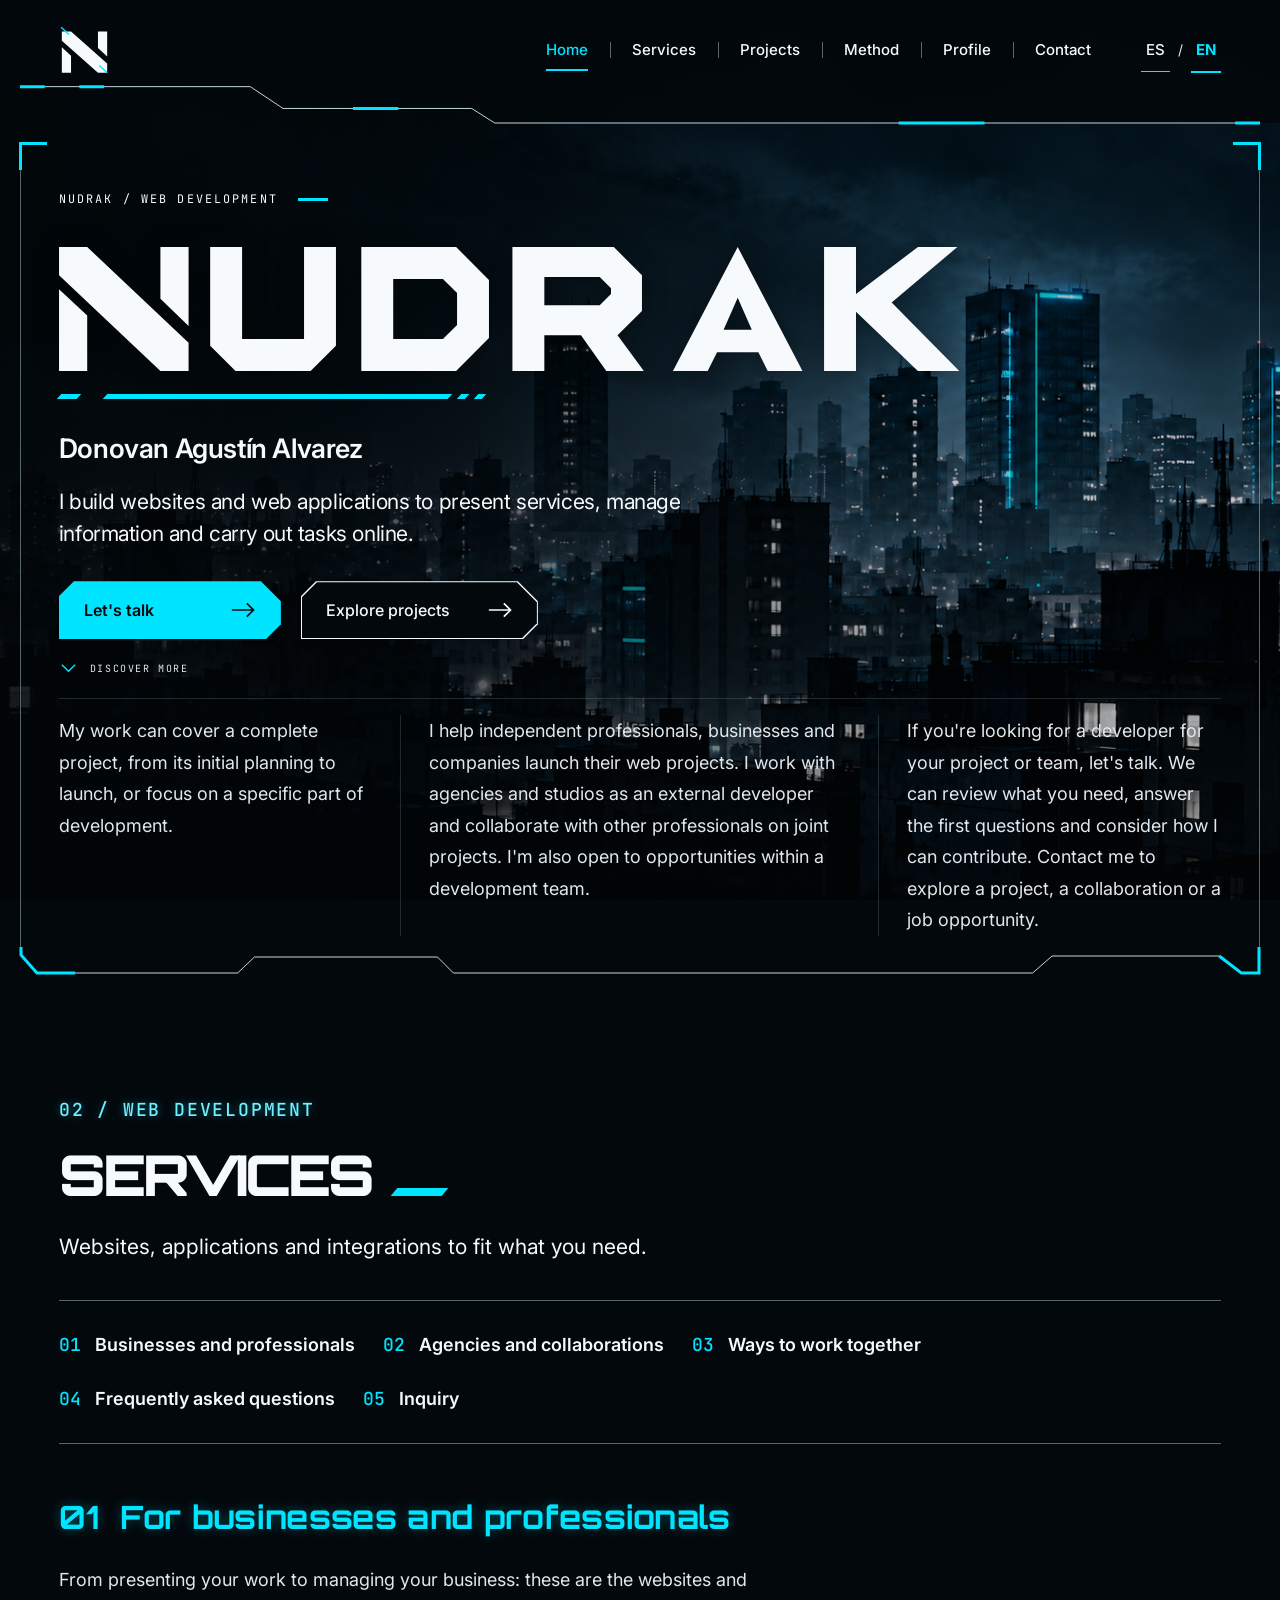
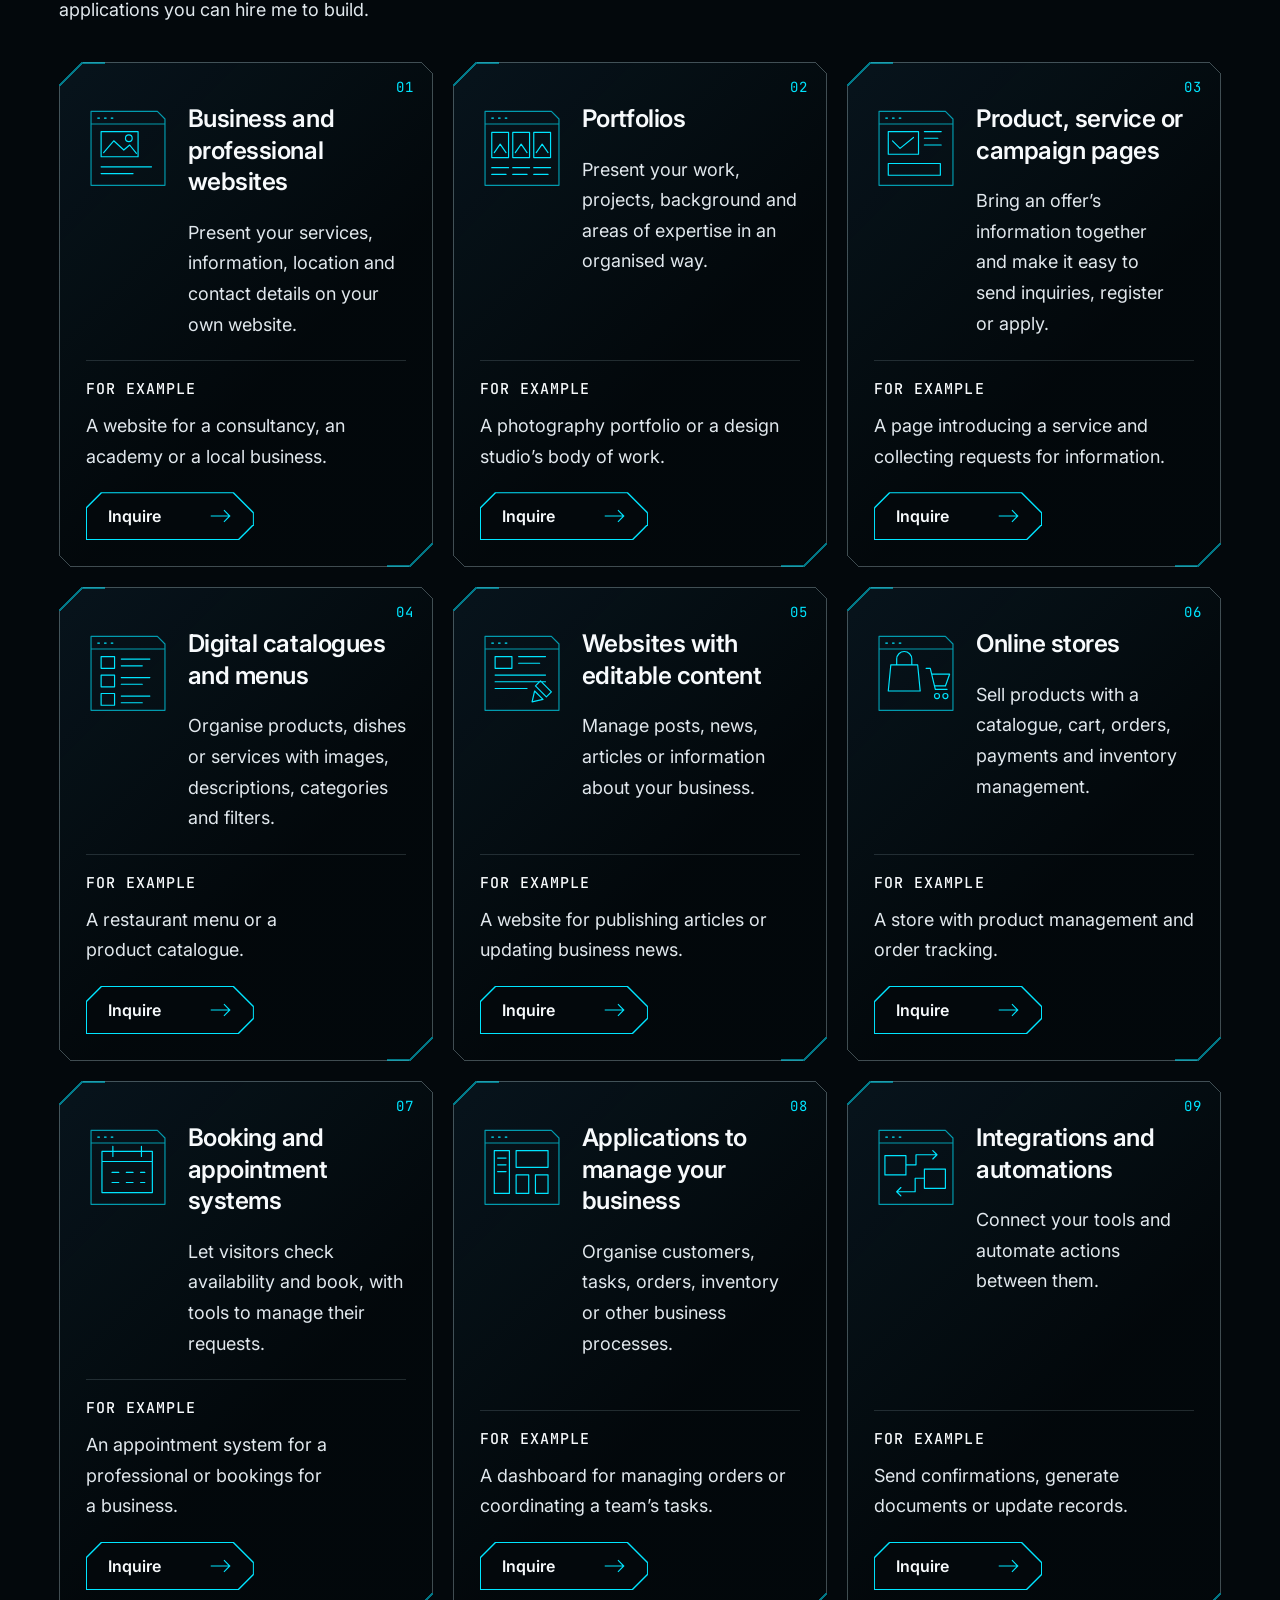
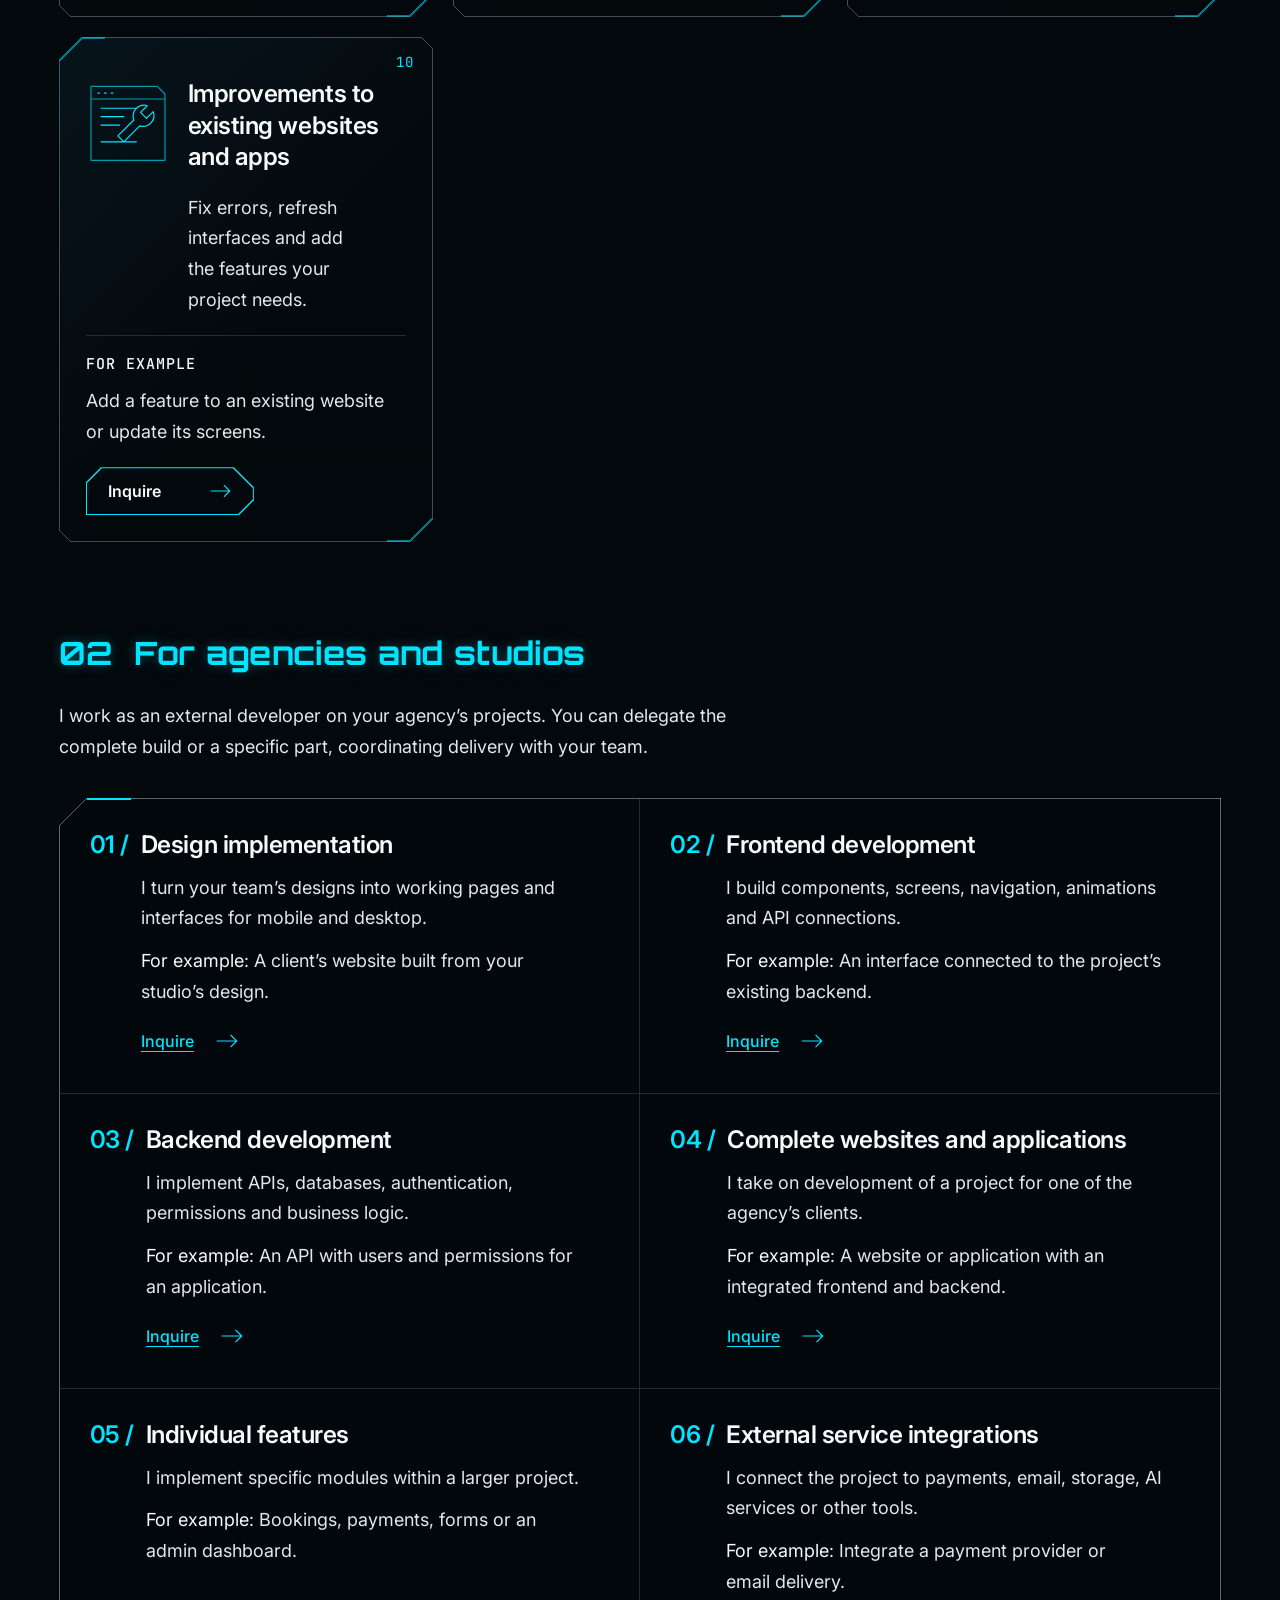
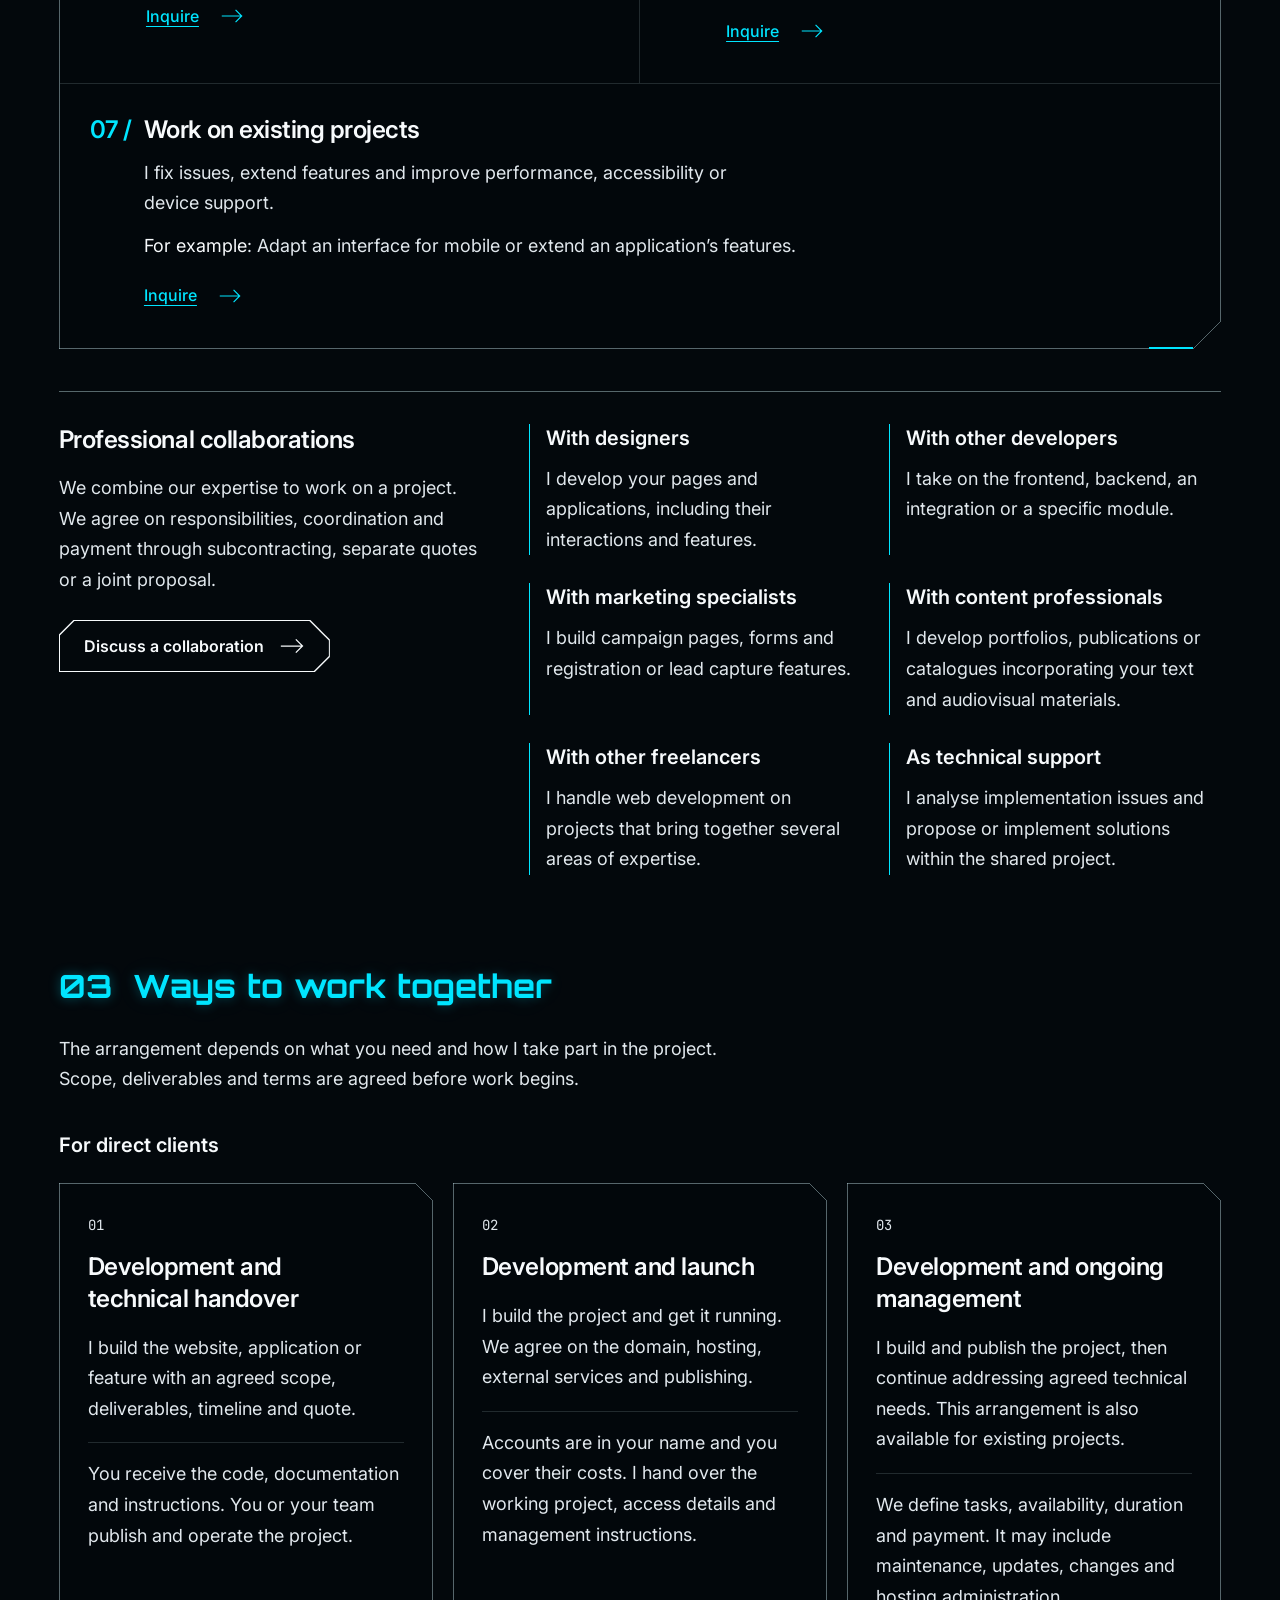
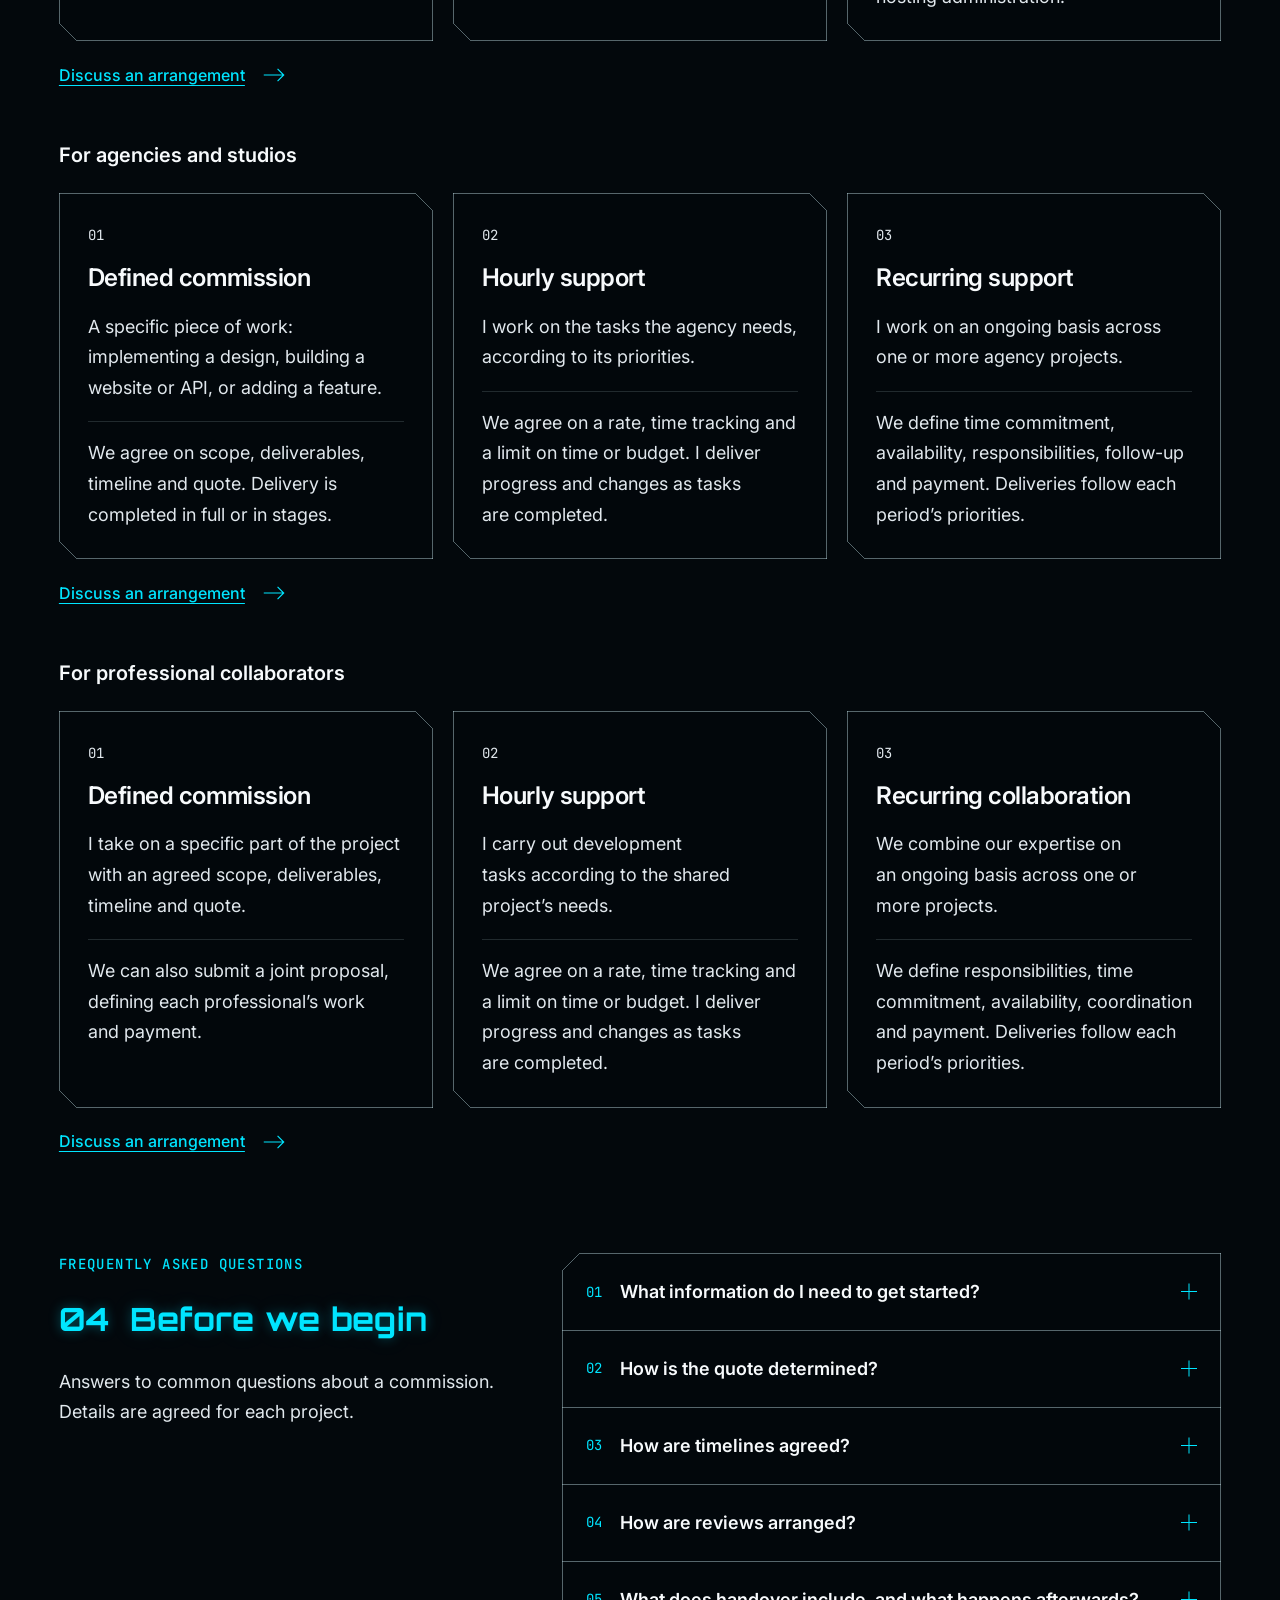
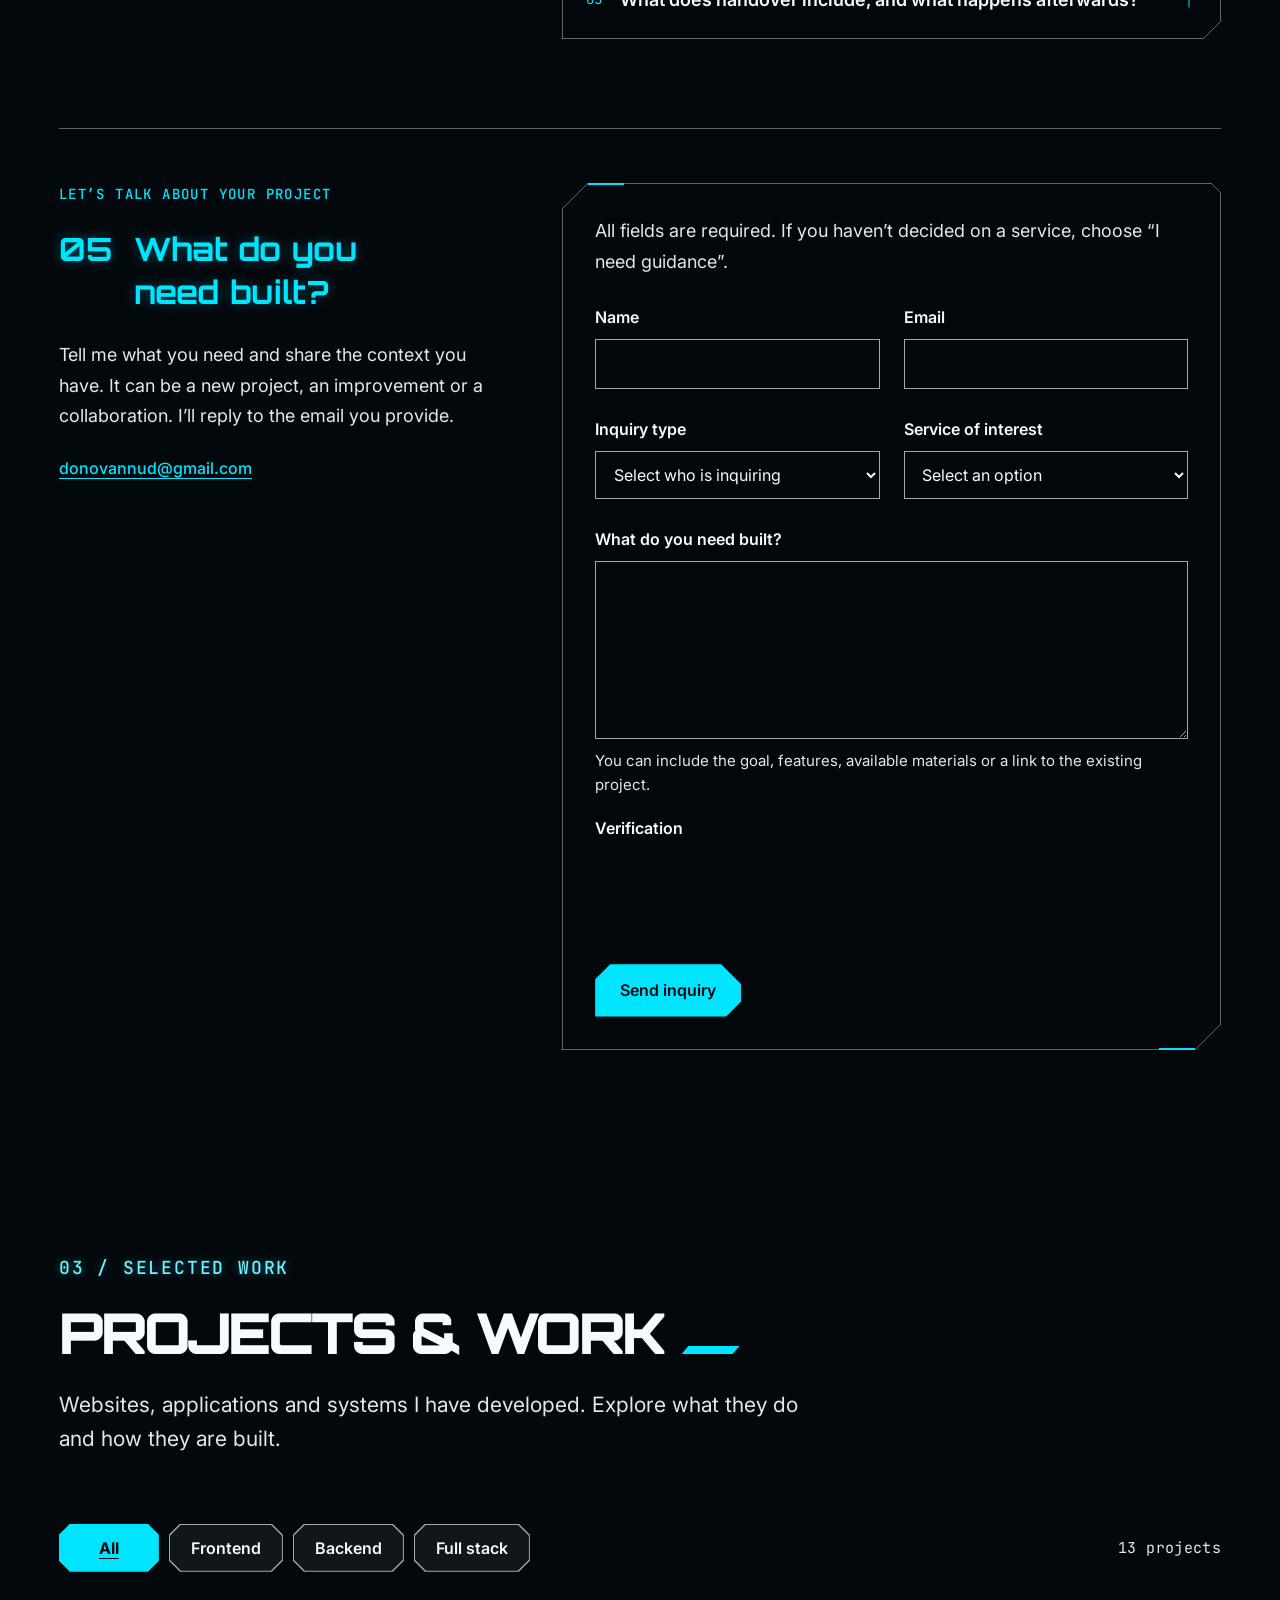
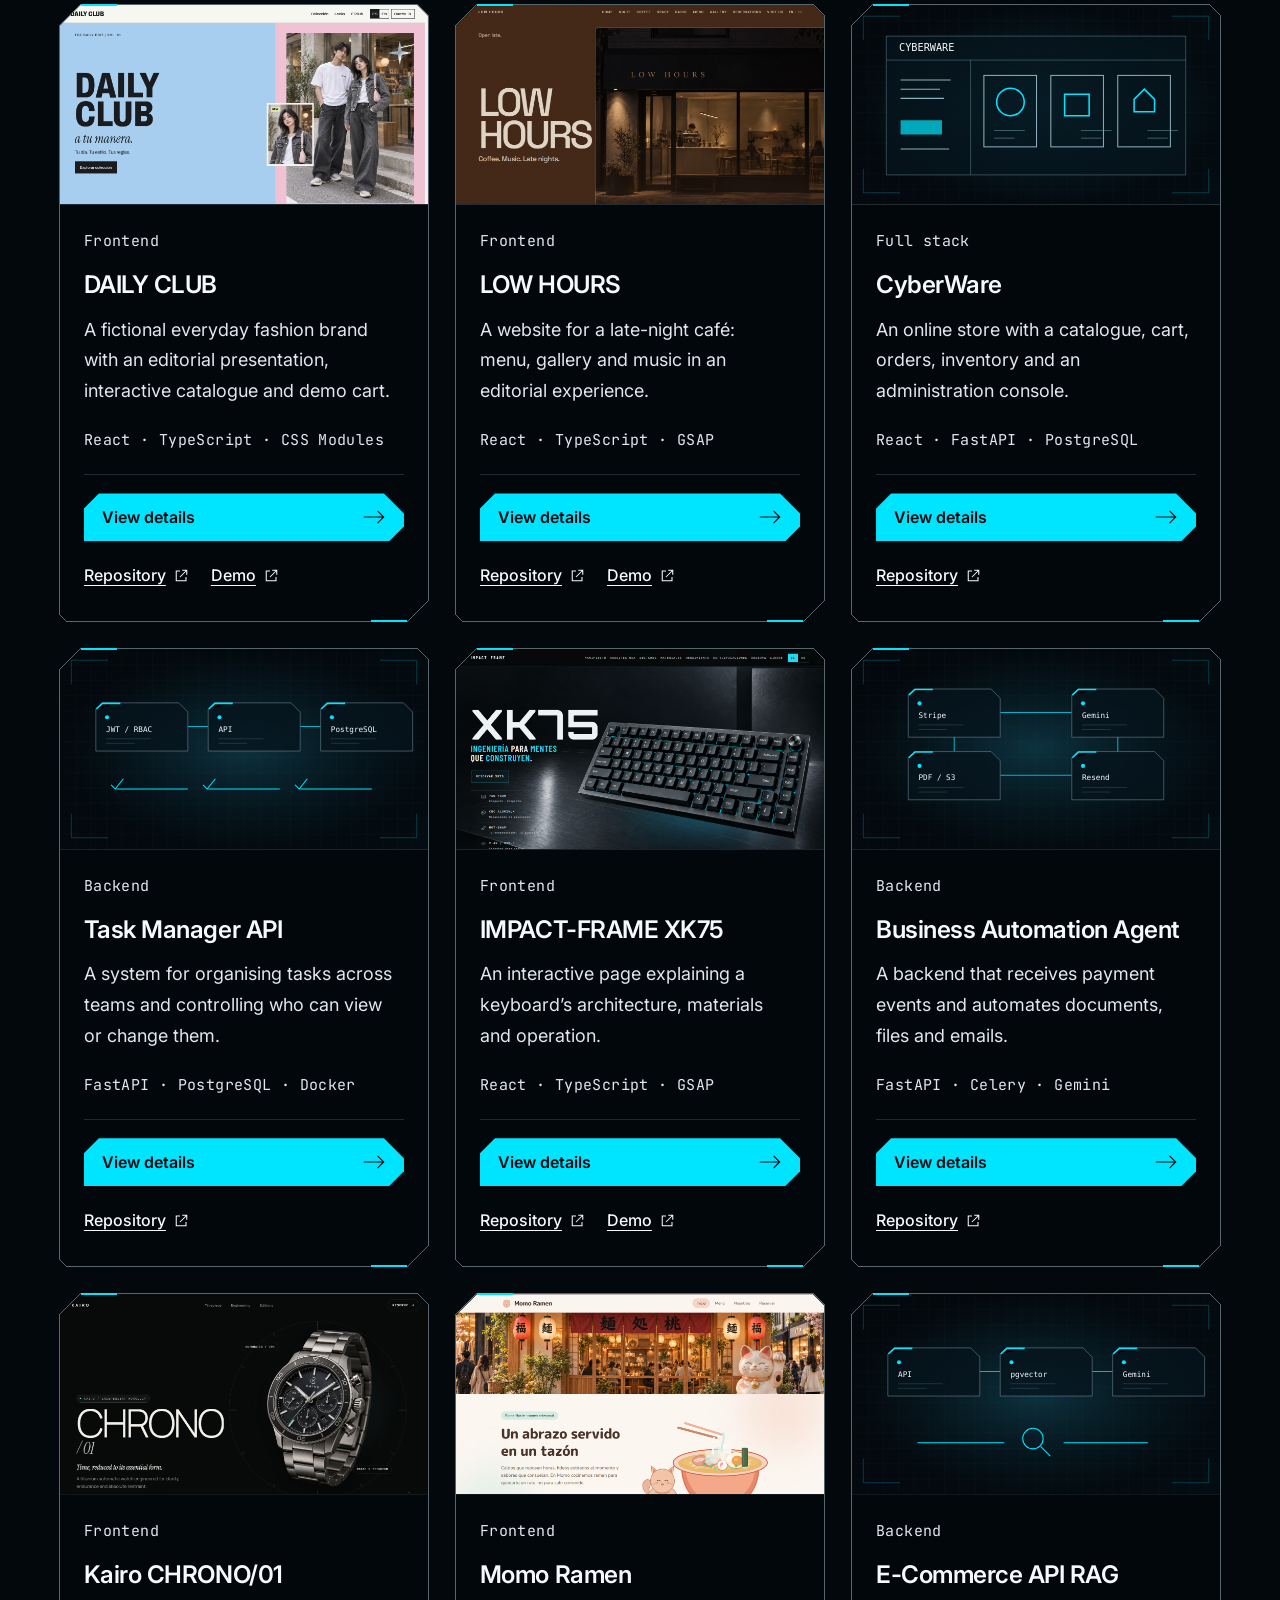
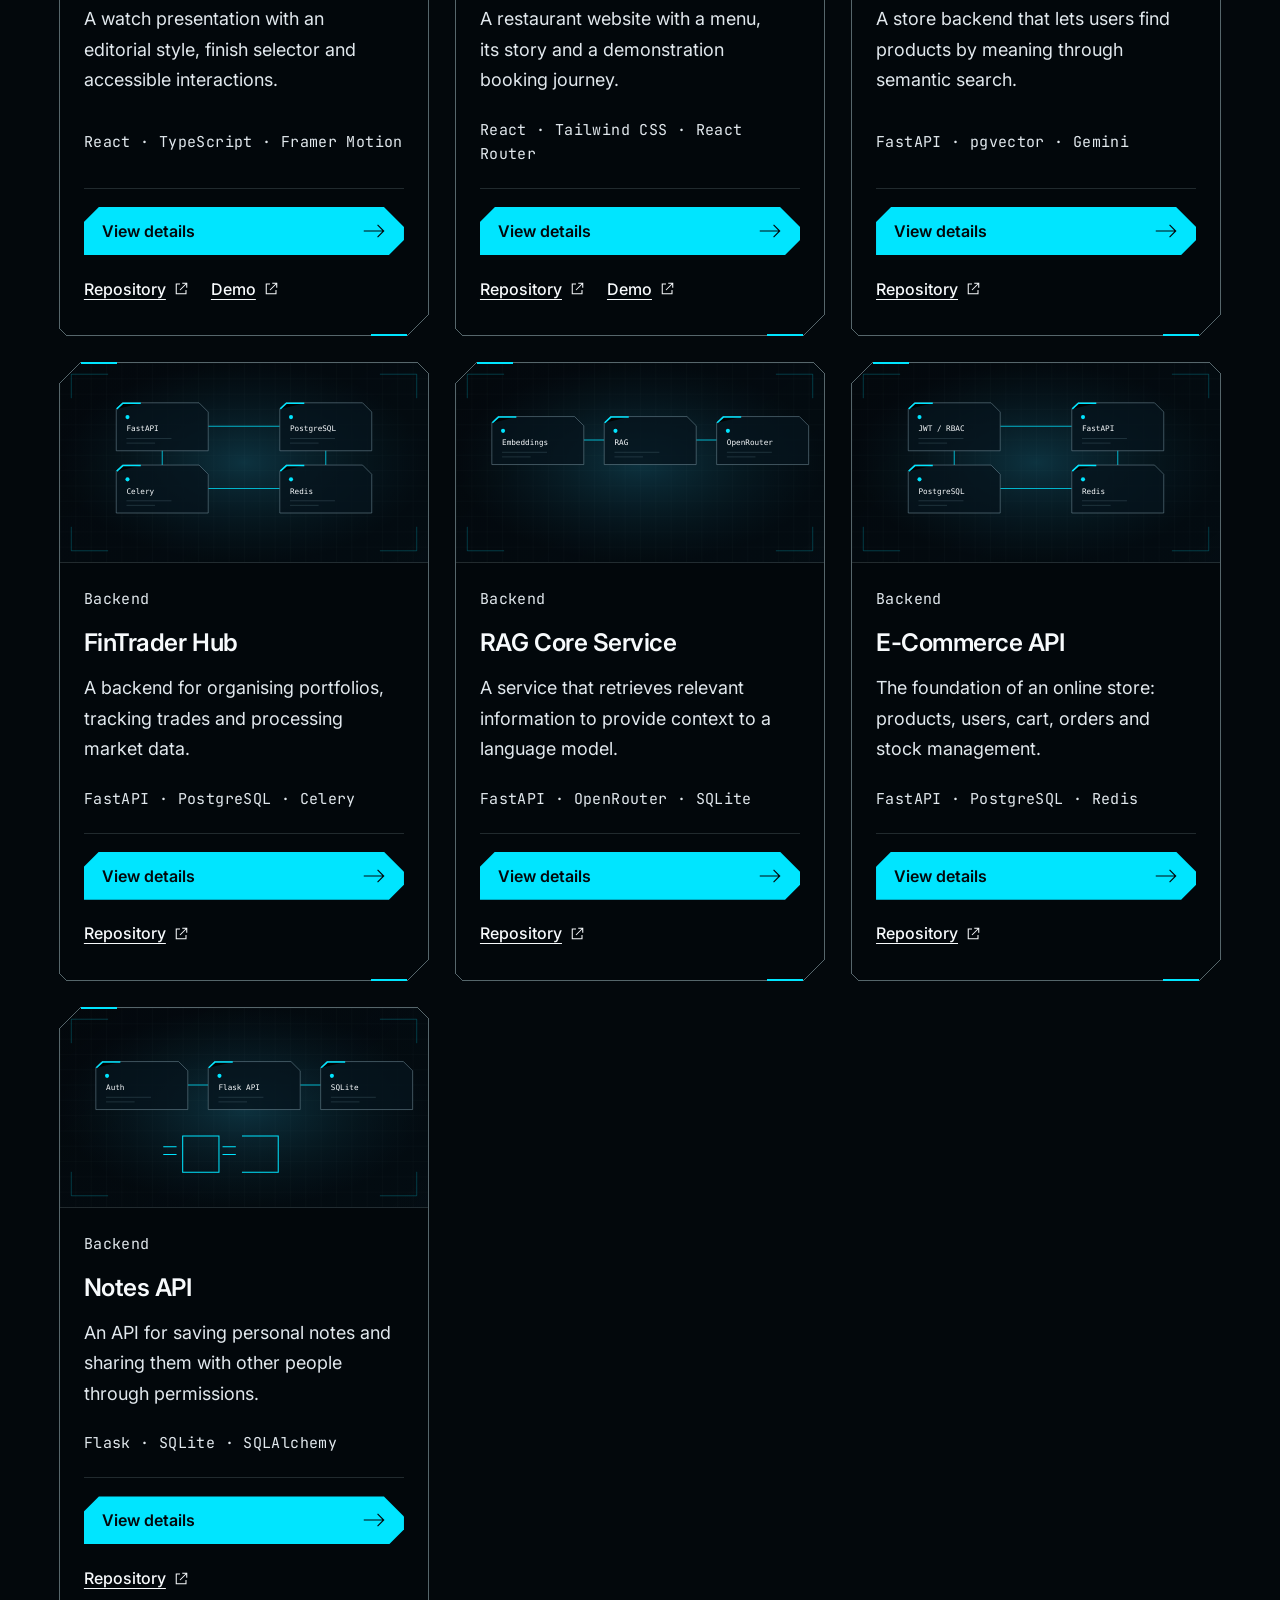
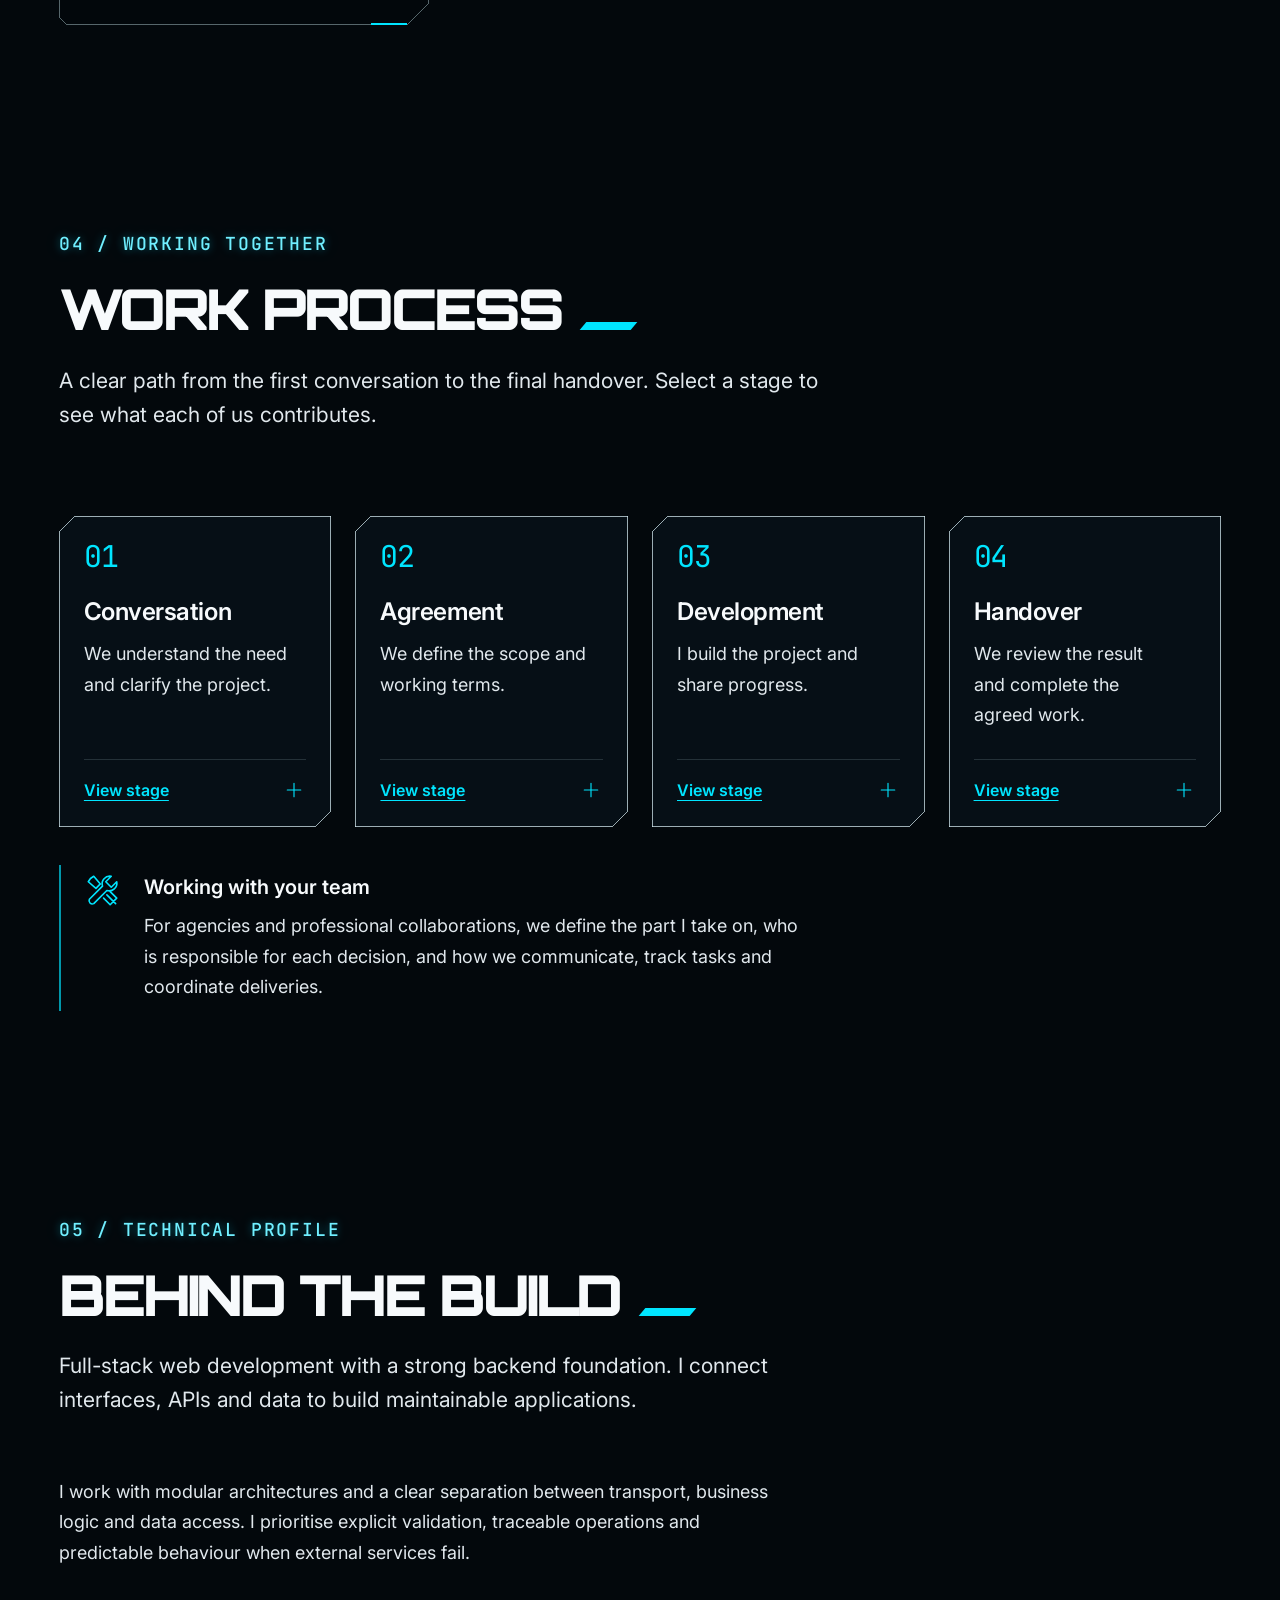
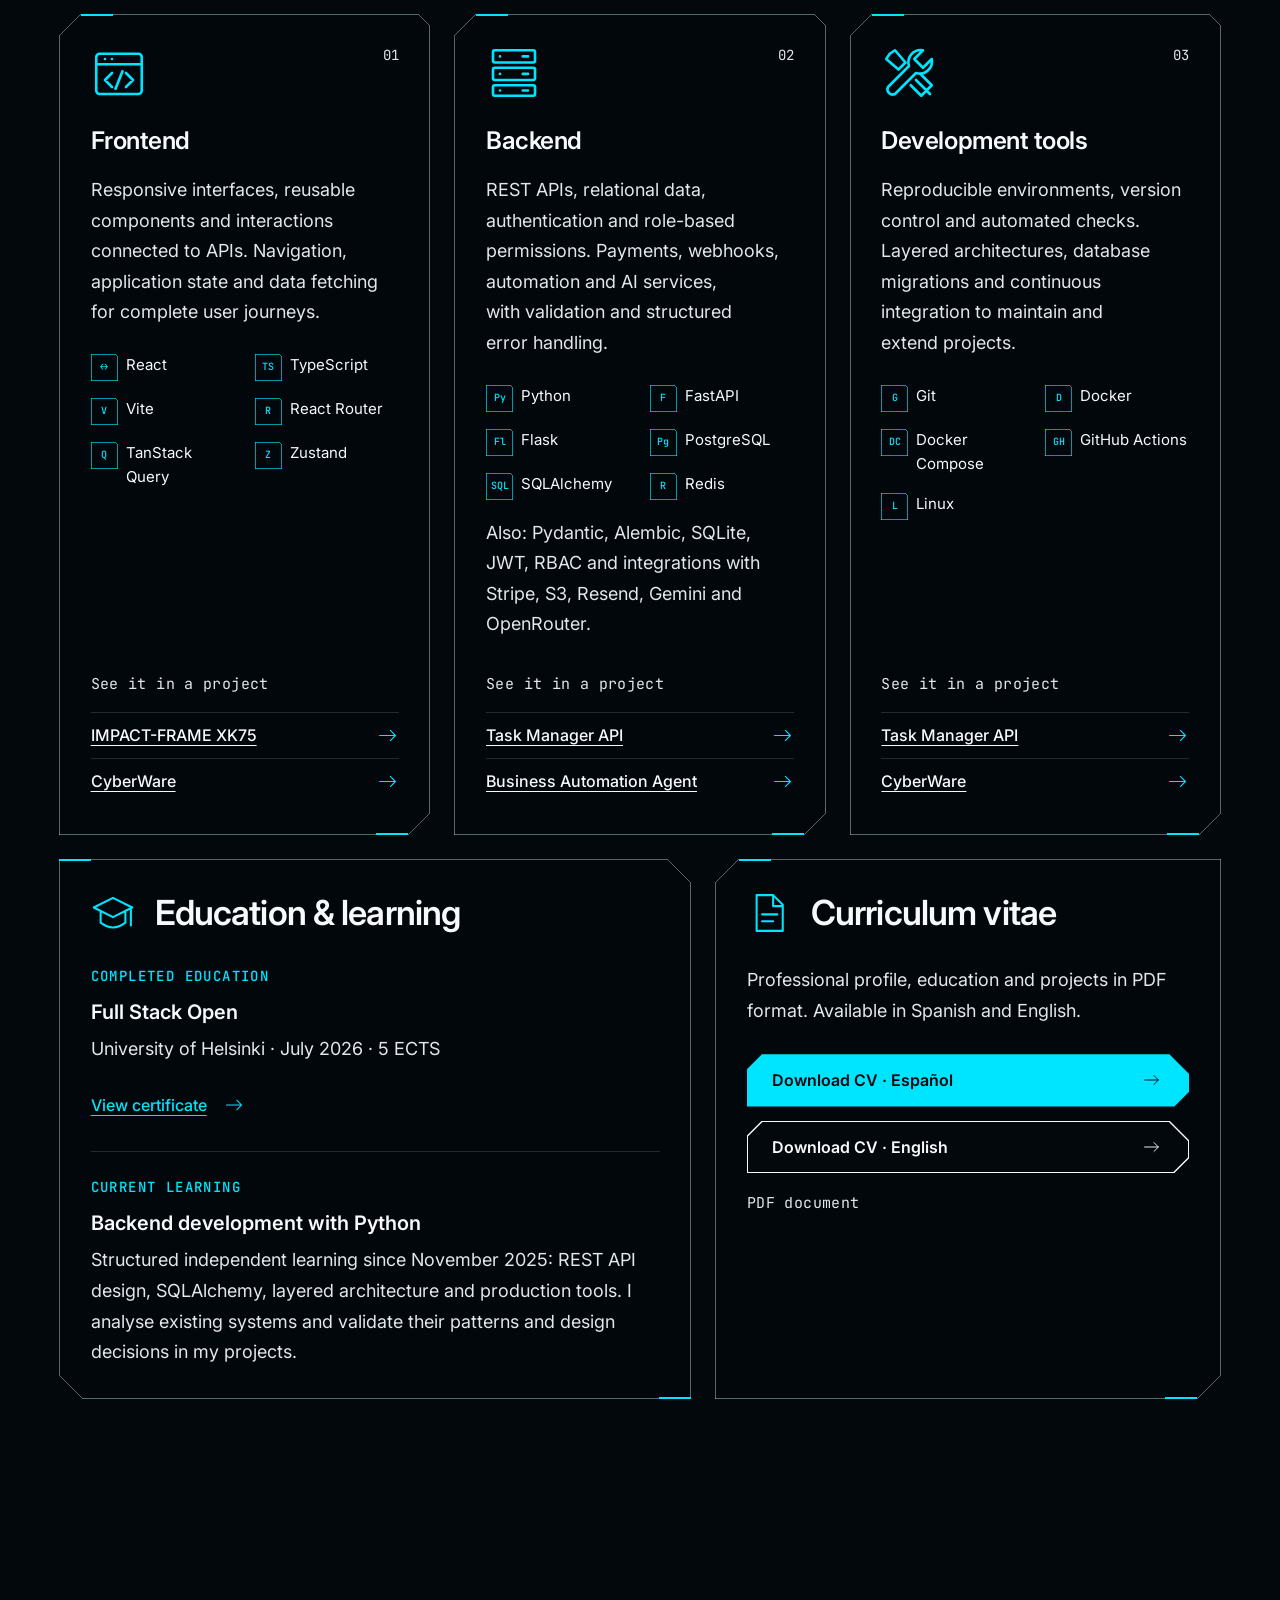
==== commit b02adc9c: "Add: New project" ====
--- a/index.html
+++ b/index.html
@@ -6,6 +6,8 @@
   <meta name="description" content="NUDRAK — Donovan Agustín Alvarez. Full-Stack Developer with a backend focus. Python, FastAPI, PostgreSQL, React, TypeScript, Docker.">
   <title>NUDRAK | Full-Stack Developer</title>
   <link rel="canonical" href="https://nudrak.dev/">
+  <link rel="icon" href="favicon.ico" sizes="16x16 32x32 48x48 64x64 128x128 256x256">
+  <link rel="icon" href="assets/favicon.svg" type="image/svg+xml" sizes="any">
   <meta property="og:type" content="website">
   <meta property="og:site_name" content="NUDRAK">
   <meta property="og:url" content="https://nudrak.dev/">
@@ -454,8 +456,16 @@
 <section class="page-section work-showcase" id="projects" aria-labelledby="projects-title">
   <div class="page-section__inner">
     <header class="page-section__header"><p class="stage-kicker" data-i18n="pjKicker">03 / SELECTED WORK</p><h2 class="page-section__title" id="projects-title" data-i18n="pjTitle">Projects &amp; work</h2><p class="page-section__lead" data-i18n="pjLead">Websites, applications and systems I have developed. Explore what they do and how they are built.</p></header>
-    <div class="work-showcase__toolbar"><div class="work-filters" role="group" aria-label="Filter projects by category" data-i18n-aria="pjFilters"><button type="button" class="work-filter" data-project-filter="all" aria-pressed="true" data-i18n="pjAll">All</button><button type="button" class="work-filter" data-project-filter="frontend" aria-pressed="false" data-i18n="pjFrontend">Frontend</button><button type="button" class="work-filter" data-project-filter="backend" aria-pressed="false" data-i18n="pjBackend">Backend</button><button type="button" class="work-filter" data-project-filter="fullstack" aria-pressed="false" data-i18n="pjFullstack">Full stack</button></div><p class="work-showcase__count" aria-live="polite" aria-atomic="true" data-project-count>12 projects</p></div>
-    <ul class="work-grid"><li class="work-card angular-surface" id="project-low-hours" data-project-category="frontend">
+    <div class="work-showcase__toolbar"><div class="work-filters" role="group" aria-label="Filter projects by category" data-i18n-aria="pjFilters"><button type="button" class="work-filter" data-project-filter="all" aria-pressed="true" data-i18n="pjAll">All</button><button type="button" class="work-filter" data-project-filter="frontend" aria-pressed="false" data-i18n="pjFrontend">Frontend</button><button type="button" class="work-filter" data-project-filter="backend" aria-pressed="false" data-i18n="pjBackend">Backend</button><button type="button" class="work-filter" data-project-filter="fullstack" aria-pressed="false" data-i18n="pjFullstack">Full stack</button></div><p class="work-showcase__count" aria-live="polite" aria-atomic="true" data-project-count>13 projects</p></div>
+    <ul class="work-grid"><li class="work-card angular-surface" id="project-daily-club" data-project-category="frontend">
+  <div class="work-card__media"><img src="assets/projects/daily-club-preview.png" width="1440" height="900" alt="" loading="lazy" decoding="async"/></div>
+  <div class="work-card__body"><div class="work-card__meta"><span class="angular-surface" data-i18n="pjFrontend">Frontend</span></div>
+    <h3>DAILY CLUB</h3><p data-i18n="pj_daily-club_summary" class="work-card__description">A fictional everyday fashion brand with an editorial presentation, interactive catalogue and demo cart.</p>
+    <p class="work-card__stack">React · TypeScript · CSS Modules</p>
+    <div class="work-card__actions"><button type="button" class="stage-button stage-button--primary" data-project-open="daily-club" aria-haspopup="dialog" data-i18n-aria="pj_daily-club_open" aria-label="View details: DAILY CLUB"><span data-i18n="pjDetails">View details</span><svg viewBox="0 0 30 20" fill="none" aria-hidden="true"><path d="M1 10h26m-8-8 8 8-8 8" stroke="currentColor" stroke-width="1.5"/></svg></button><div class="work-card__links"><a href="https://github.com/Donovan-Nudrak/daily-club" target="_blank" rel="noopener noreferrer"><span data-i18n="pjRepository">Repository</span><svg viewBox="0 0 20 20" fill="none" aria-hidden="true"><path d="M11 3h6v6M17 3l-9 9m0-8H3v13h13v-5" stroke="currentColor" stroke-width="1.4"/></svg></a><a href="https://daily-club.nudrak.dev/" target="_blank" rel="noopener noreferrer"><span data-i18n="pjDemo">Demo</span><svg viewBox="0 0 20 20" fill="none" aria-hidden="true"><path d="M11 3h6v6M17 3l-9 9m0-8H3v13h13v-5" stroke="currentColor" stroke-width="1.4"/></svg></a></div></div>
+  </div>
+</li>
+<li class="work-card angular-surface" id="project-low-hours" data-project-category="frontend">
   <div class="work-card__media"><img src="assets/projects/low-hours-preview.png" width="1440" height="900" alt="" loading="lazy" decoding="async"/></div>
   <div class="work-card__body"><div class="work-card__meta"><span class="angular-surface" data-i18n="pjFrontend">Frontend</span></div>
     <h3>LOW HOURS</h3><p data-i18n="pj_low-hours_summary" class="work-card__description">A website for a late-night café: menu, gallery and music in an editorial experience.</p>
@@ -552,7 +562,16 @@
   </div>
 </li></ul>
   </div>
-  <dialog class="work-detail" id="project-detail-low-hours" aria-labelledby="project-detail-low-hours-title" data-project-dialog="low-hours"><div class="work-detail__surface angular-surface">
+  <dialog class="work-detail" id="project-detail-daily-club" aria-labelledby="project-detail-daily-club-title" data-project-dialog="daily-club"><div class="work-detail__surface angular-surface">
+  <div class="work-detail__bar"><span class="stage-kicker" data-i18n="pjFrontend">Frontend</span><button type="button" class="work-detail__close angular-surface" data-project-close data-i18n-aria="pjClose" aria-label="Close project details" autofocus><svg viewBox="0 0 24 24" fill="none" aria-hidden="true"><path d="m5 5 14 14M19 5 5 19" stroke="currentColor" stroke-width="1.5"/></svg></button></div>
+  <div class="work-detail__body"><h3 id="project-detail-daily-club-title">DAILY CLUB</h3><figure class="angular-surface"><img src="assets/projects/daily-club-preview.png" width="1440" height="900" alt="" loading="lazy" decoding="async"/><figcaption data-i18n="pjImageScreenshot">Project screenshot</figcaption></figure>
+    <h4 data-i18n="pjPurpose">Purpose &amp; use</h4><p data-i18n="pj_daily-club_purpose">A conceptual website for a fictional everyday fashion brand. It combines an editorial presentation with an interactive catalogue and a demo cart. Products and prices are fictional; it does not process orders or payments.</p>
+    <h4 data-i18n="pjFeatures">What it does</h4><ul><li data-i18n="pj_daily-club_feature_0">Twelve products across four categories, with filters and product details showing photography, description, colour and prices in MXN.</li><li data-i18n="pj_daily-club_feature_1">Three interactive looks with photo hotspots and expandable garment lists.</li><li data-i18n="pj_daily-club_feature_2">A cart with an item counter, quantity controls, product removal and subtotal calculation.</li><li data-i18n="pj_daily-club_feature_3">Spanish and English interface, with the cart and selected language saved between visits.</li><li data-i18n="pj_daily-club_feature_4">Responsive layouts, mobile navigation, entrance animations and interaction effects.</li></ul>
+    <h4 data-i18n="pjTechnical">How it is built</h4><p data-i18n="pj_daily-club_technical">React 19, TypeScript, Vite 8 and CSS Modules. A single-page frontend with anchor navigation, a local TypeScript catalogue and Context API for language and cart state. Stored cart data is validated, with an in-memory fallback if localStorage fails. Native dialogs, focus management, keyboard support and reduced motion guide interactions. WebP images, lazy loading and a shared IntersectionObserver support resource loading and CSS animations. GitHub Actions publishes the static site to GitHub Pages.</p>
+    <div class="work-detail__links"><a href="https://github.com/Donovan-Nudrak/daily-club" target="_blank" rel="noopener noreferrer"><span data-i18n="pjRepository">Repository</span><svg viewBox="0 0 20 20" fill="none" aria-hidden="true"><path d="M11 3h6v6M17 3l-9 9m0-8H3v13h13v-5" stroke="currentColor" stroke-width="1.4"/></svg></a><a href="https://daily-club.nudrak.dev/" target="_blank" rel="noopener noreferrer"><span data-i18n="pjDemo">Demo</span><svg viewBox="0 0 20 20" fill="none" aria-hidden="true"><path d="M11 3h6v6M17 3l-9 9m0-8H3v13h13v-5" stroke="currentColor" stroke-width="1.4"/></svg></a></div>
+  </div>
+</div></dialog>
+<dialog class="work-detail" id="project-detail-low-hours" aria-labelledby="project-detail-low-hours-title" data-project-dialog="low-hours"><div class="work-detail__surface angular-surface">
   <div class="work-detail__bar"><span class="stage-kicker" data-i18n="pjFrontend">Frontend</span><button type="button" class="work-detail__close angular-surface" data-project-close data-i18n-aria="pjClose" aria-label="Close project details" autofocus><svg viewBox="0 0 24 24" fill="none" aria-hidden="true"><path d="m5 5 14 14M19 5 5 19" stroke="currentColor" stroke-width="1.5"/></svg></button></div>
   <div class="work-detail__body"><h3 id="project-detail-low-hours-title">LOW HOURS</h3><figure class="angular-surface"><img src="assets/projects/low-hours-preview.png" width="1440" height="900" alt="" loading="lazy" decoding="async"/><figcaption data-i18n="pjImageScreenshot">Project screenshot</figcaption></figure>
     <h4 data-i18n="pjPurpose">Purpose &amp; use</h4><p data-i18n="pj_low-hours_purpose">Presents the atmosphere and offering of a fictional late-night café. Brand content, photography, a menu and music let visitors explore the place before visiting.</p>
--- a/styles/hero.css
+++ b/styles/hero.css
@@ -254,6 +254,29 @@
   }
 }
 
+@media(max-width:900px) {
+  .intro__identity {
+    font-size:1.125rem;
+    font-weight:600;
+    line-height:1.5;
+  }
+  .intro__lead {
+    font-size:clamp(1.1875rem,1.65vw,1.5625rem);
+  }
+  .intro__context {
+    grid-template-columns:1fr;
+    gap:1.25rem;
+  }
+  .intro__context p {
+    font-size:1rem;
+    line-height:1.75;
+  }
+  .intro__context p + p {
+    padding-left:0;
+    border-left:0;
+  }
+}
+
 @media(max-width:760px) {
   .intro__layout {
     padding-top:76px;
@@ -289,11 +312,10 @@
   }
   .intro__identity {
     max-width:26ch;
-    font-size:13px;
-    margin-bottom:14px;
+    margin-bottom:1rem;
   }
   .intro__lead {
-    font-size:clamp(20px,5.2vw,26px);
+    font-size:clamp(1.25rem,5.2vw,1.625rem);
     line-height:var(--stage-leading-lead);
     max-width:28ch;
   }
@@ -316,18 +338,8 @@
     font-size:9px;
   }
   .intro__context {
-    grid-template-columns:1fr;
-    gap:17px;
     margin-top:33px;
     padding-top:25px;
-  }
-  .intro__context p {
-    font-size:13px;
-    line-height:1.8;
-  }
-  .intro__context p + p {
-    padding-left:0;
-    border-left:0;
   }
 }
 
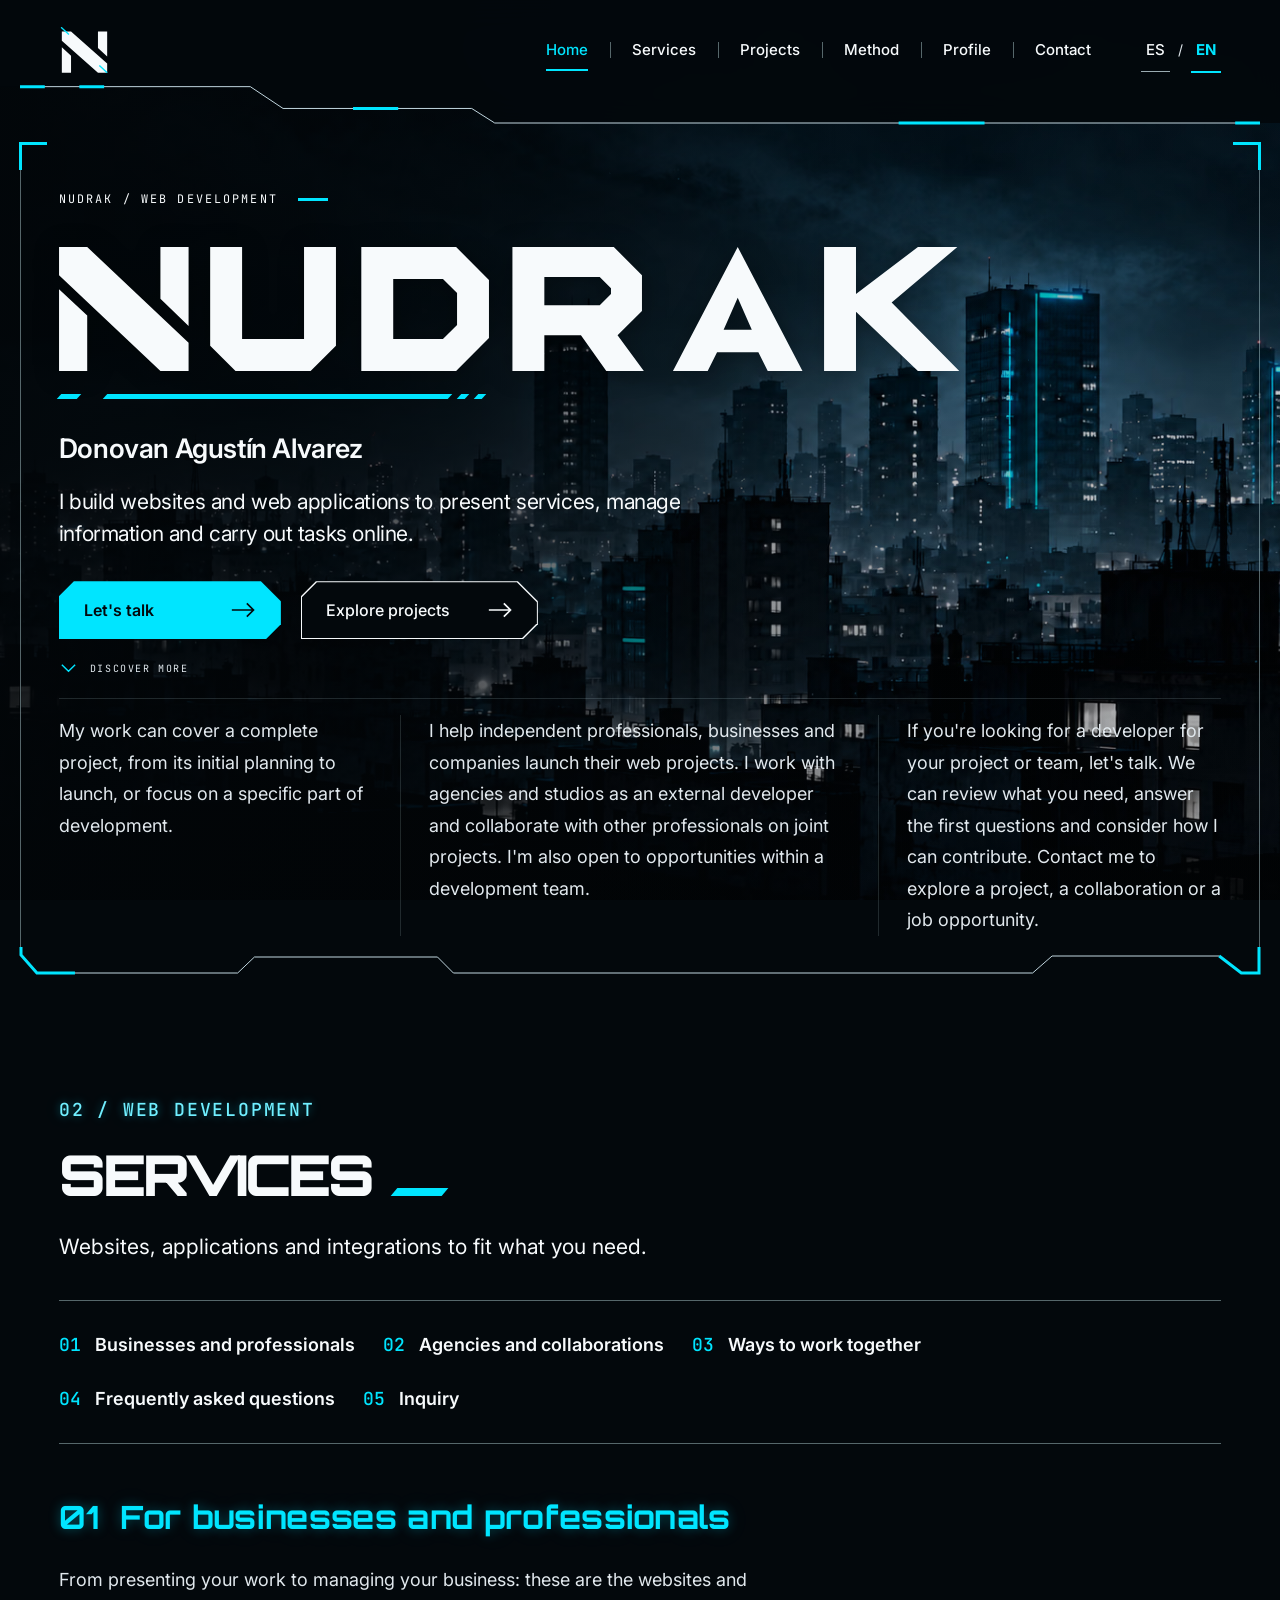
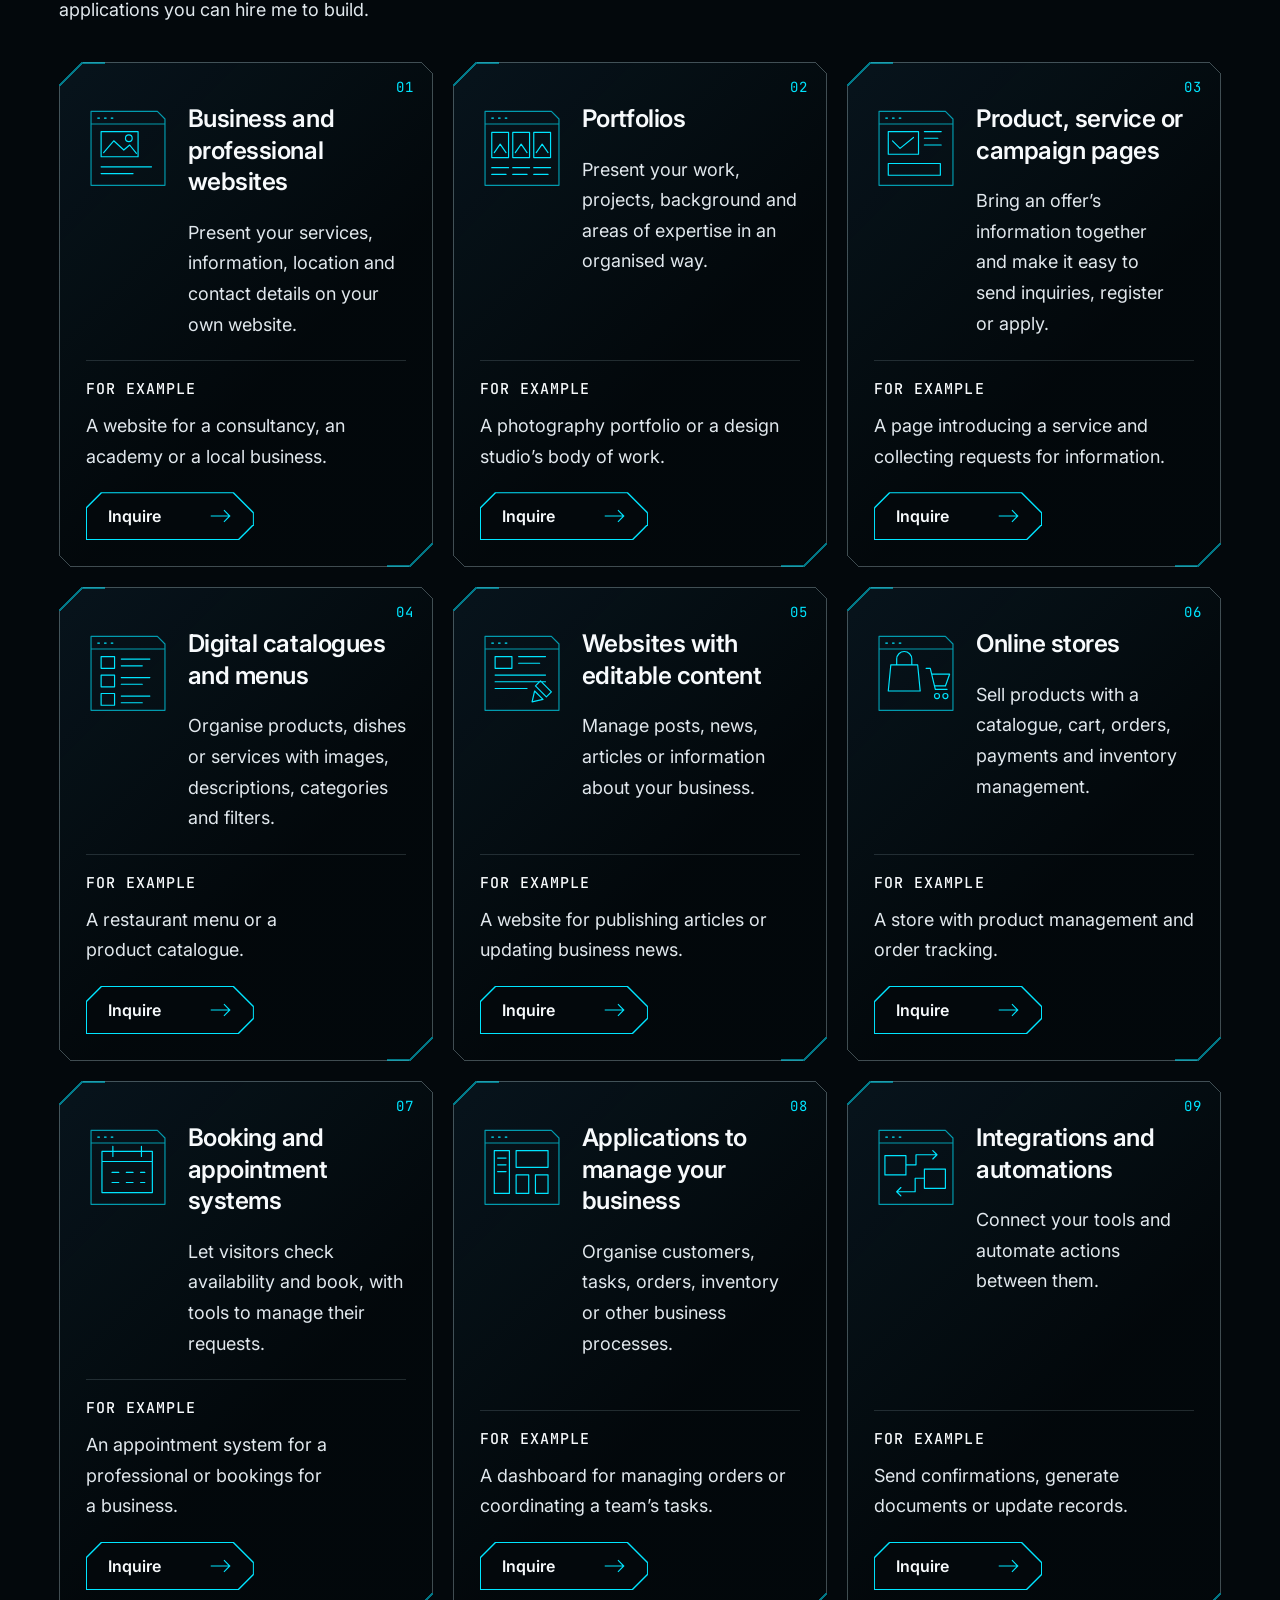
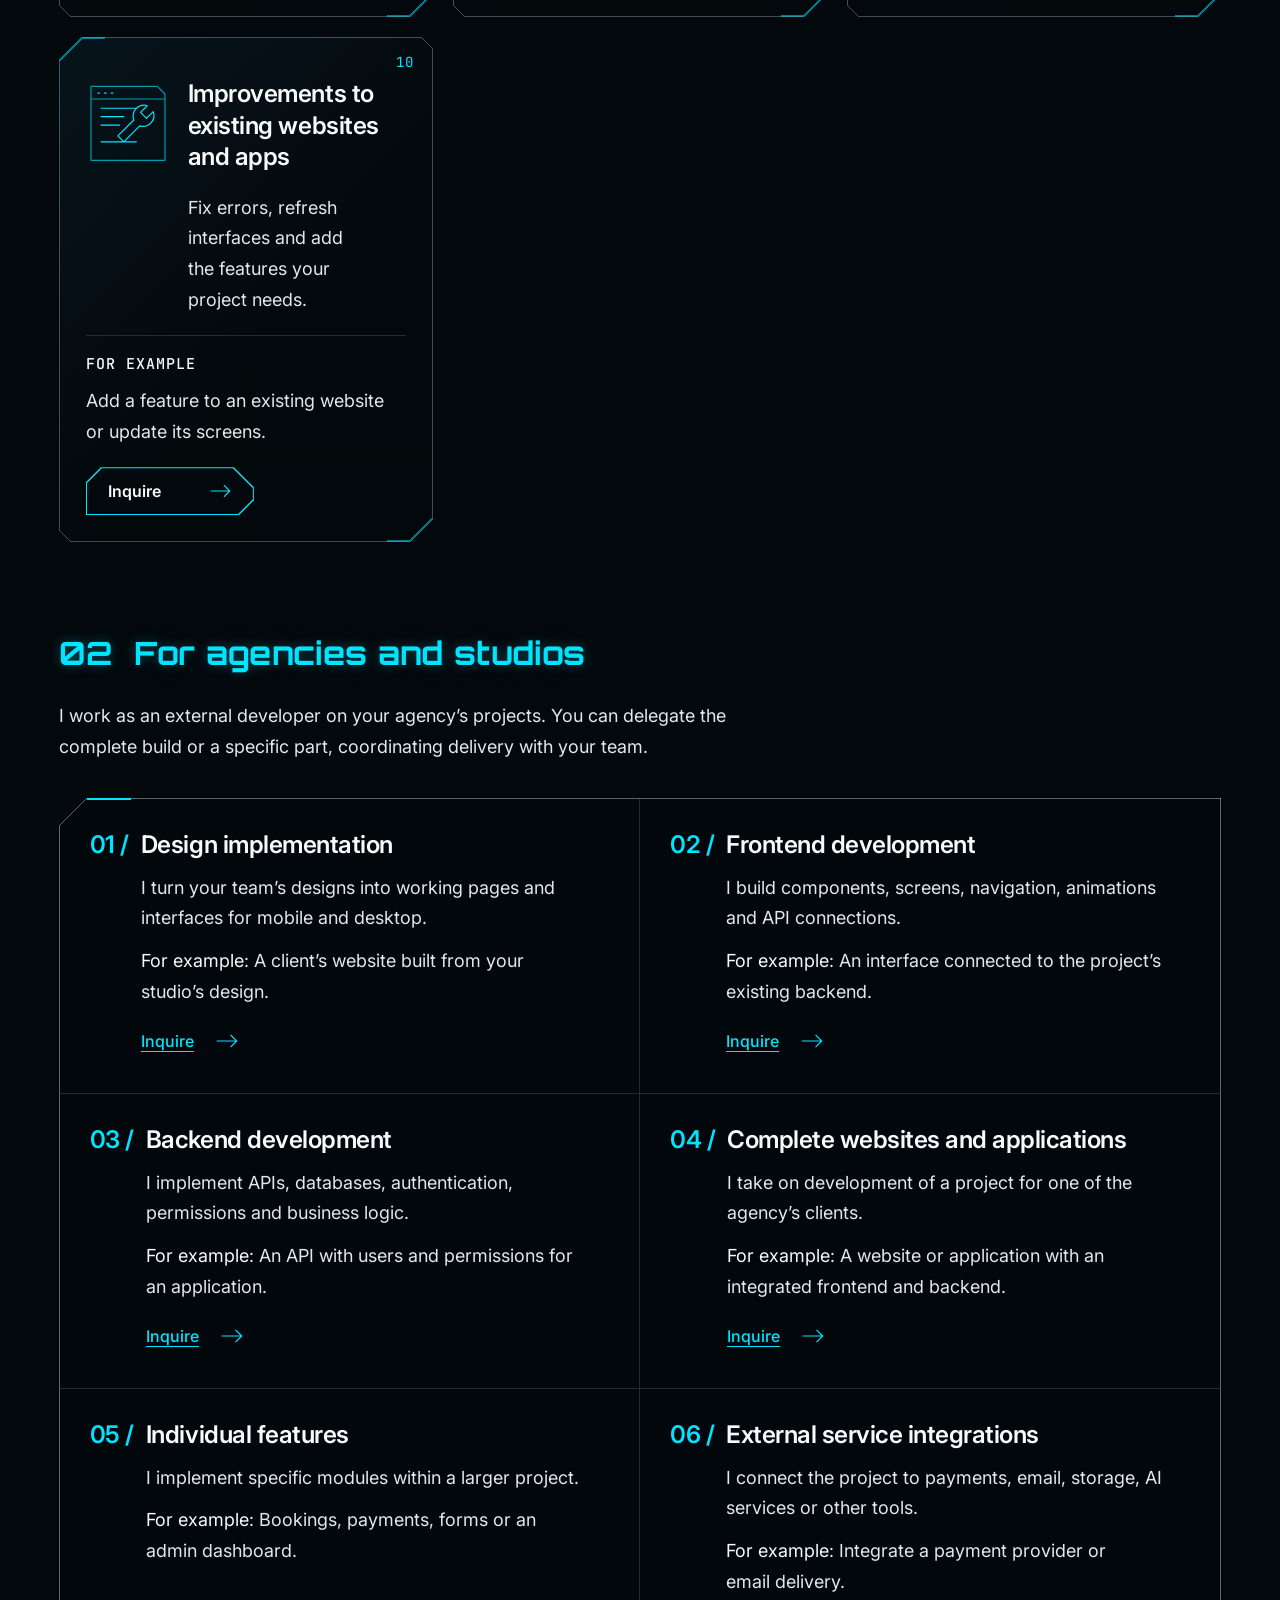
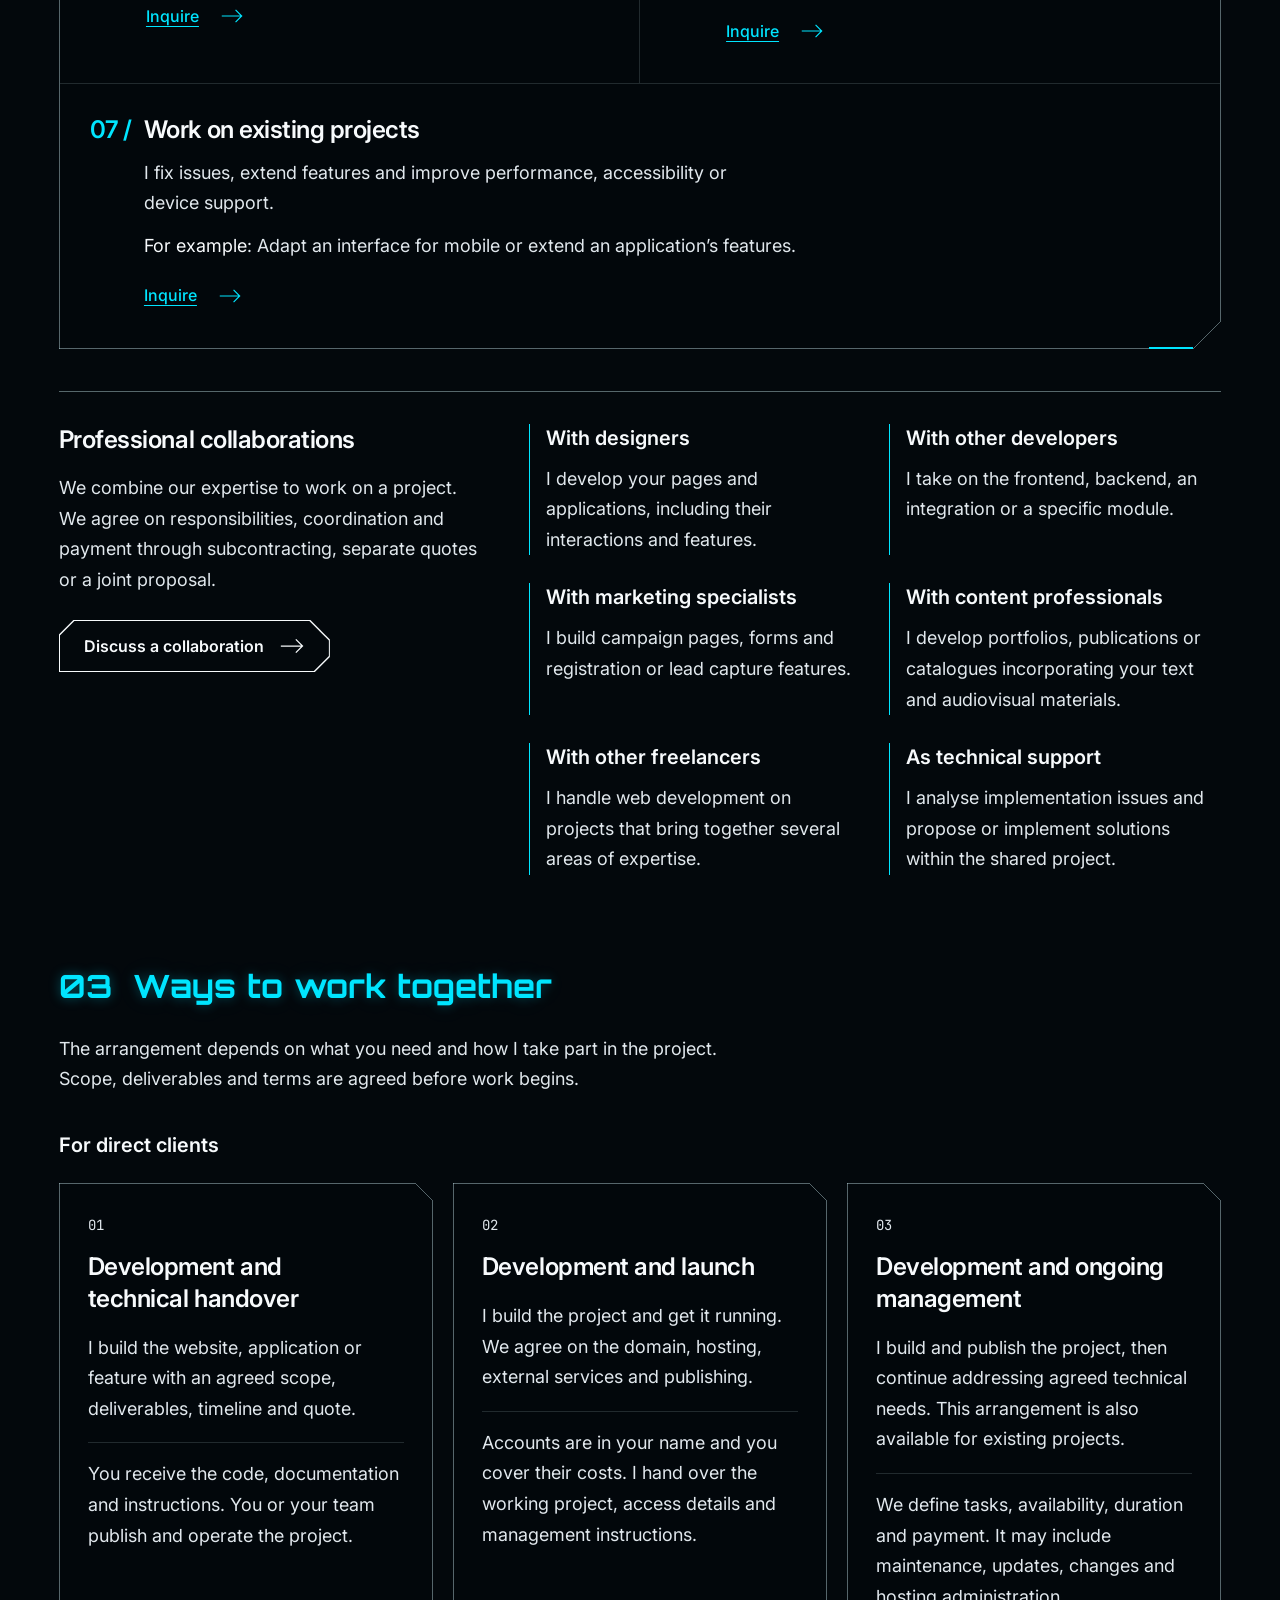
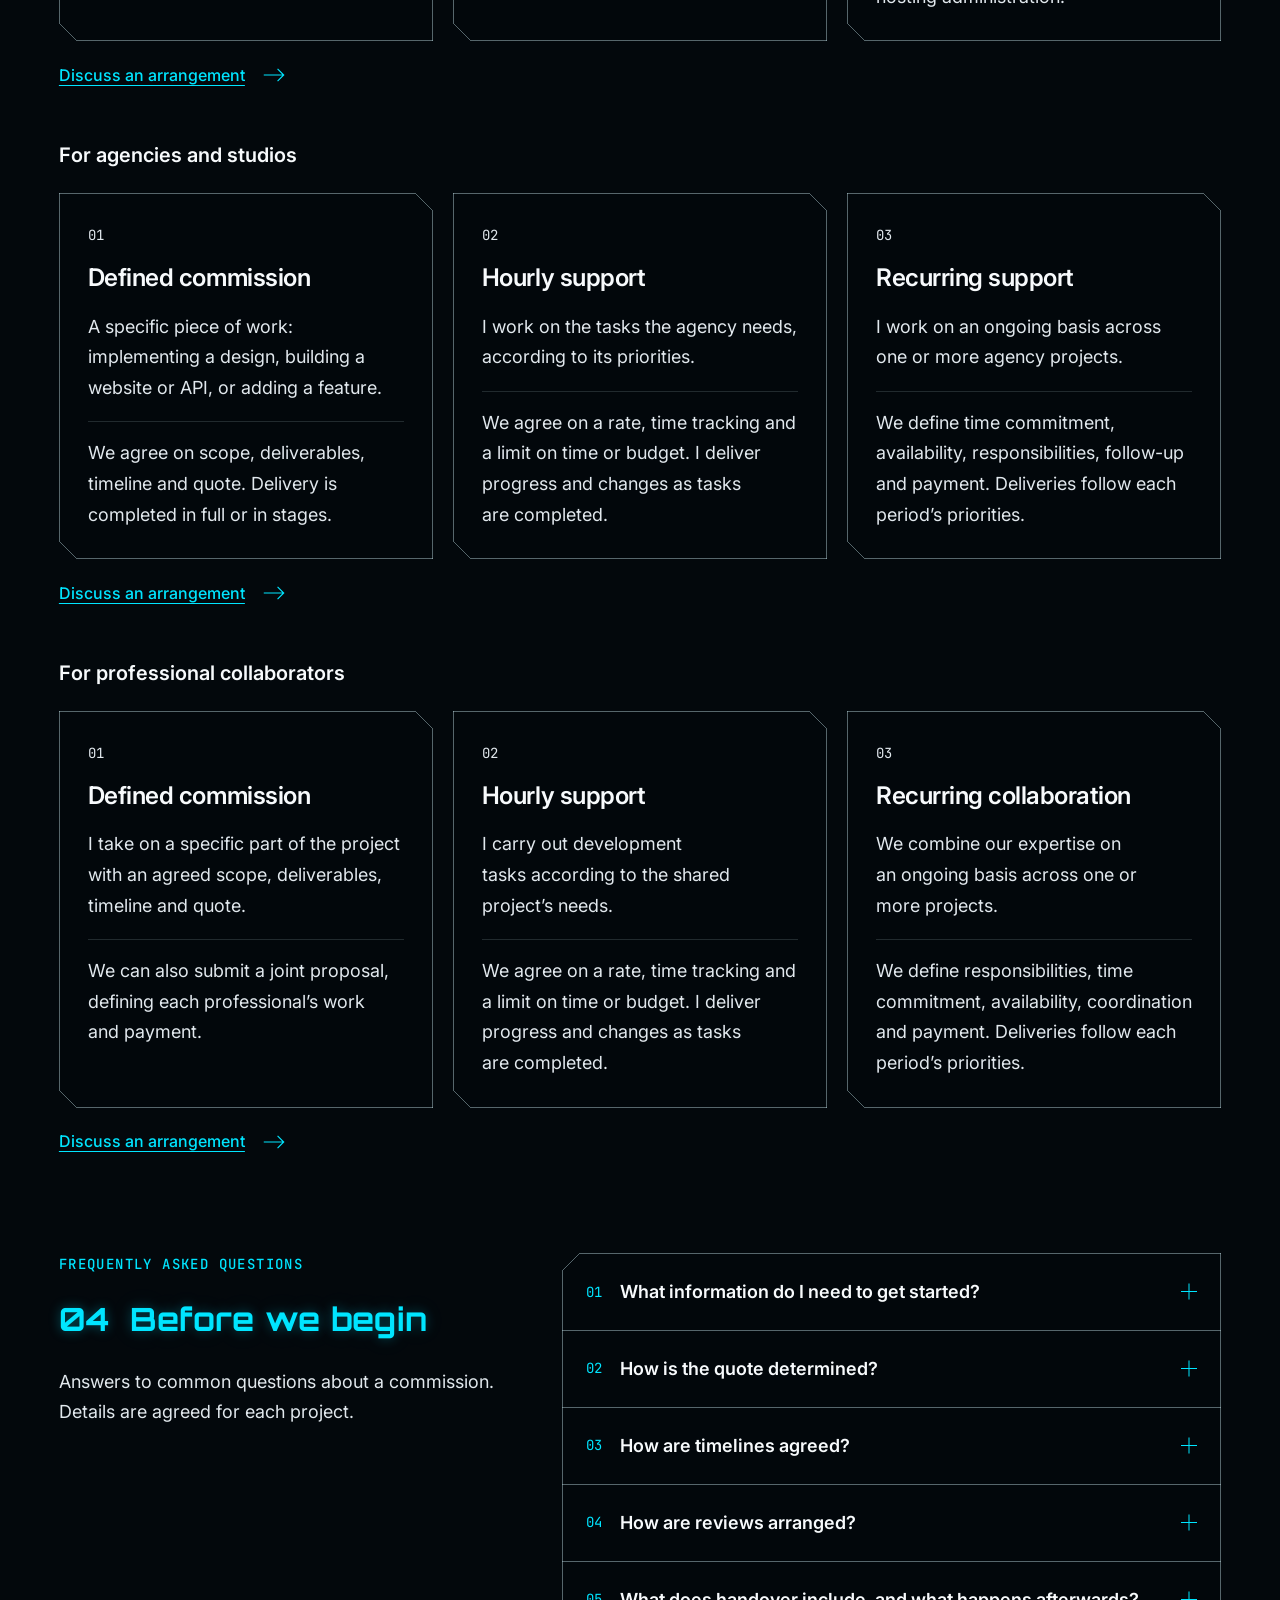
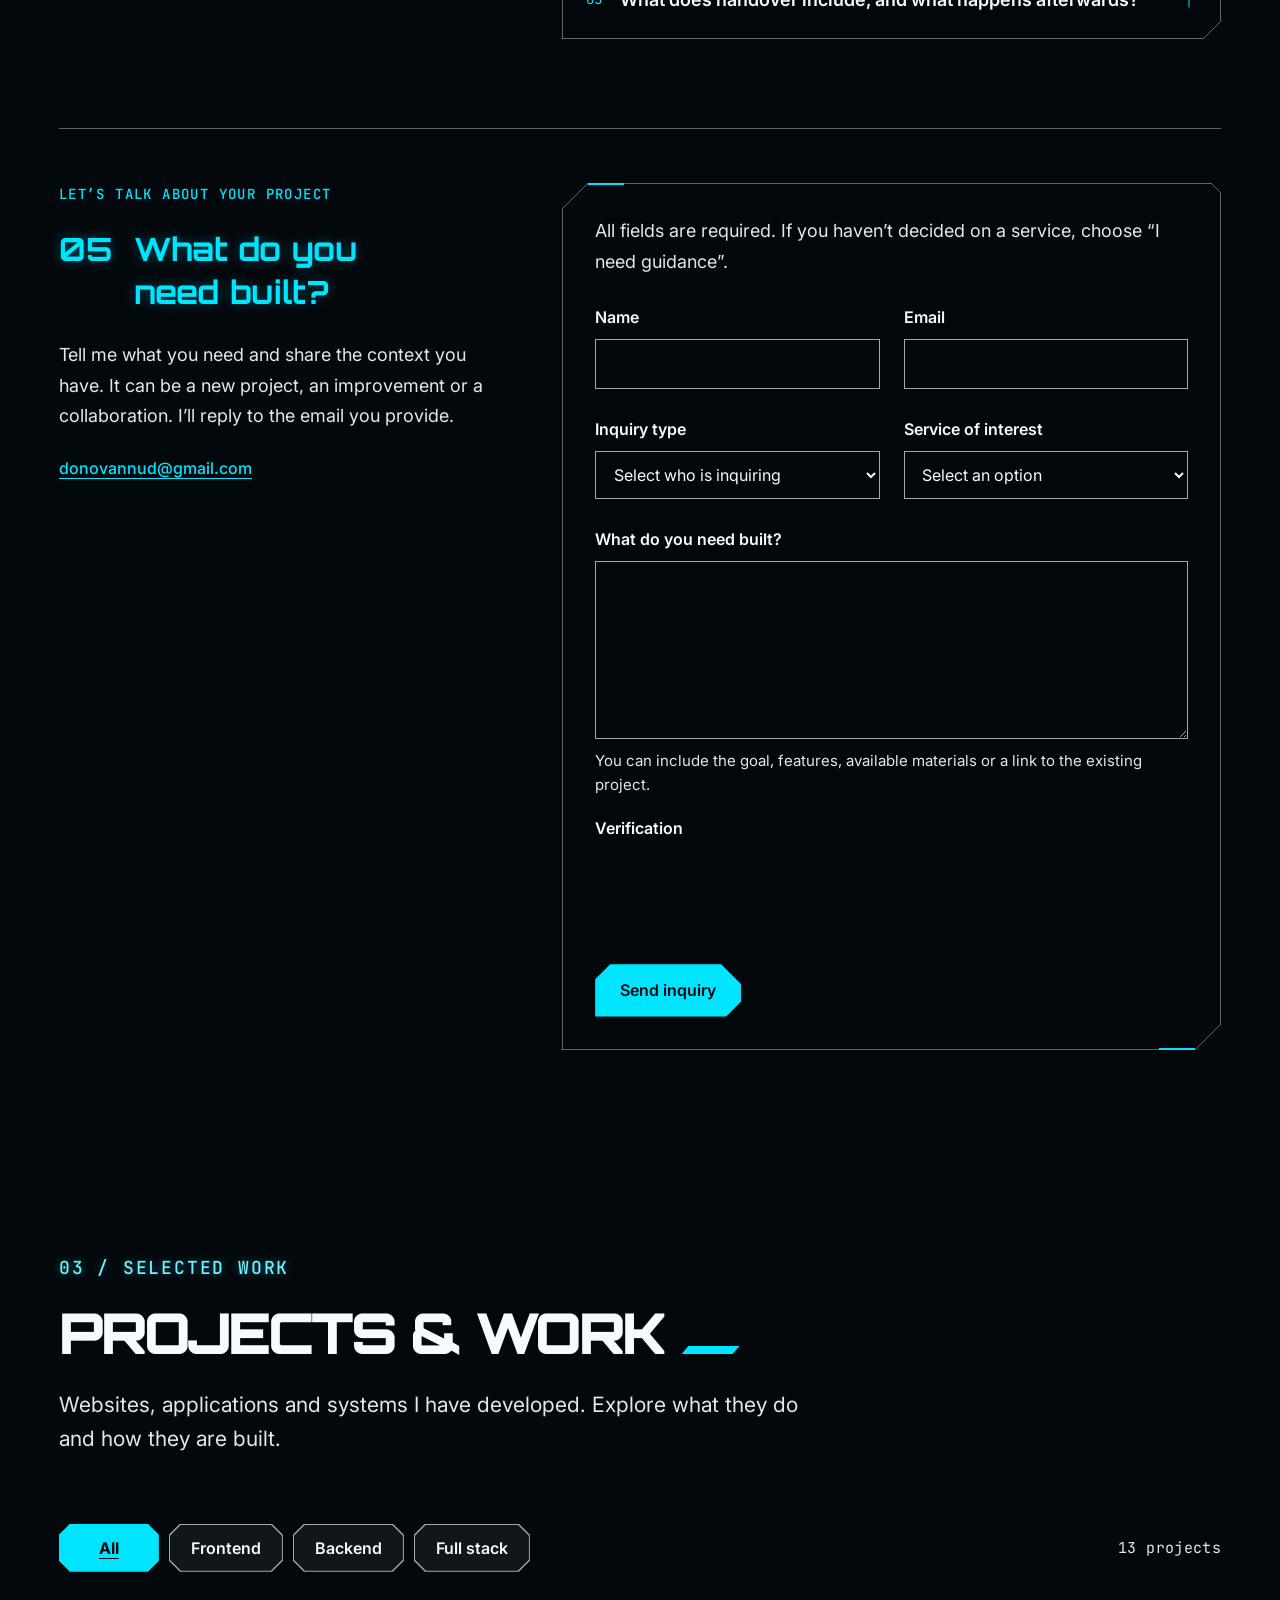
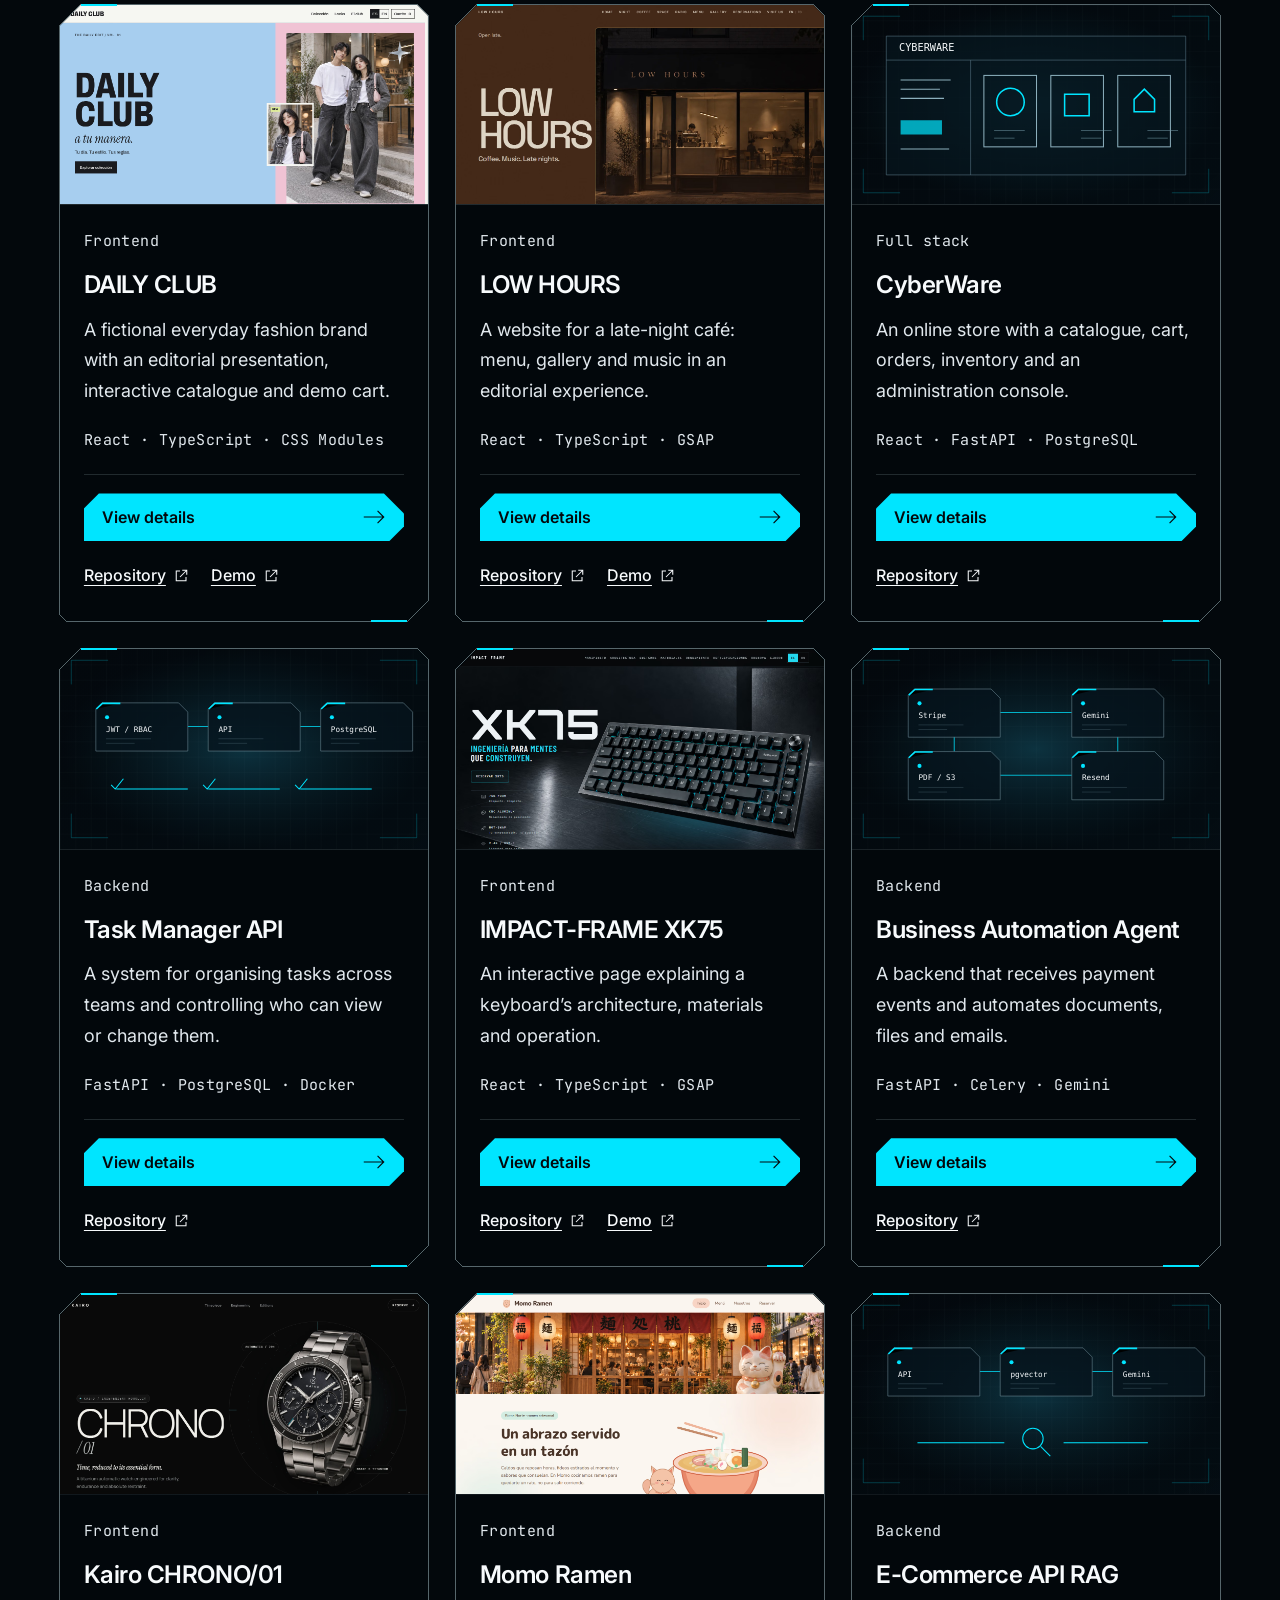
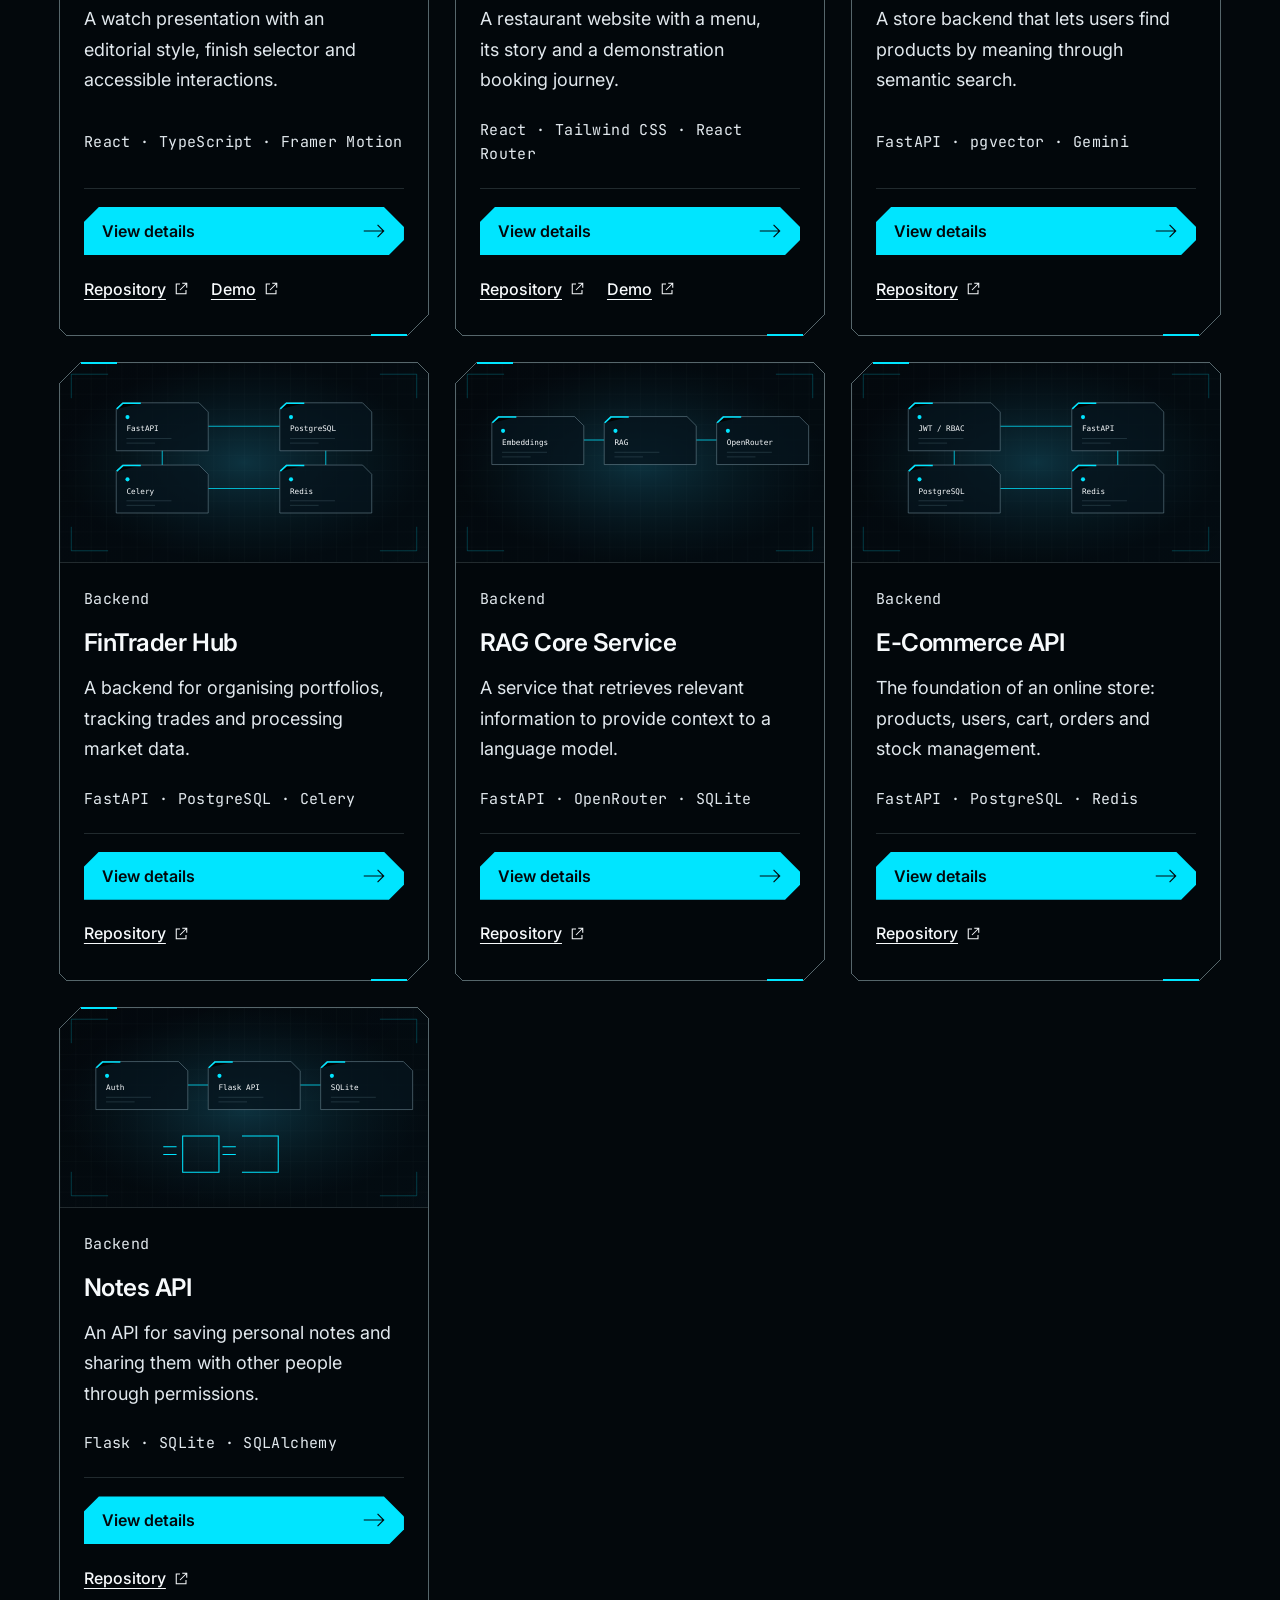
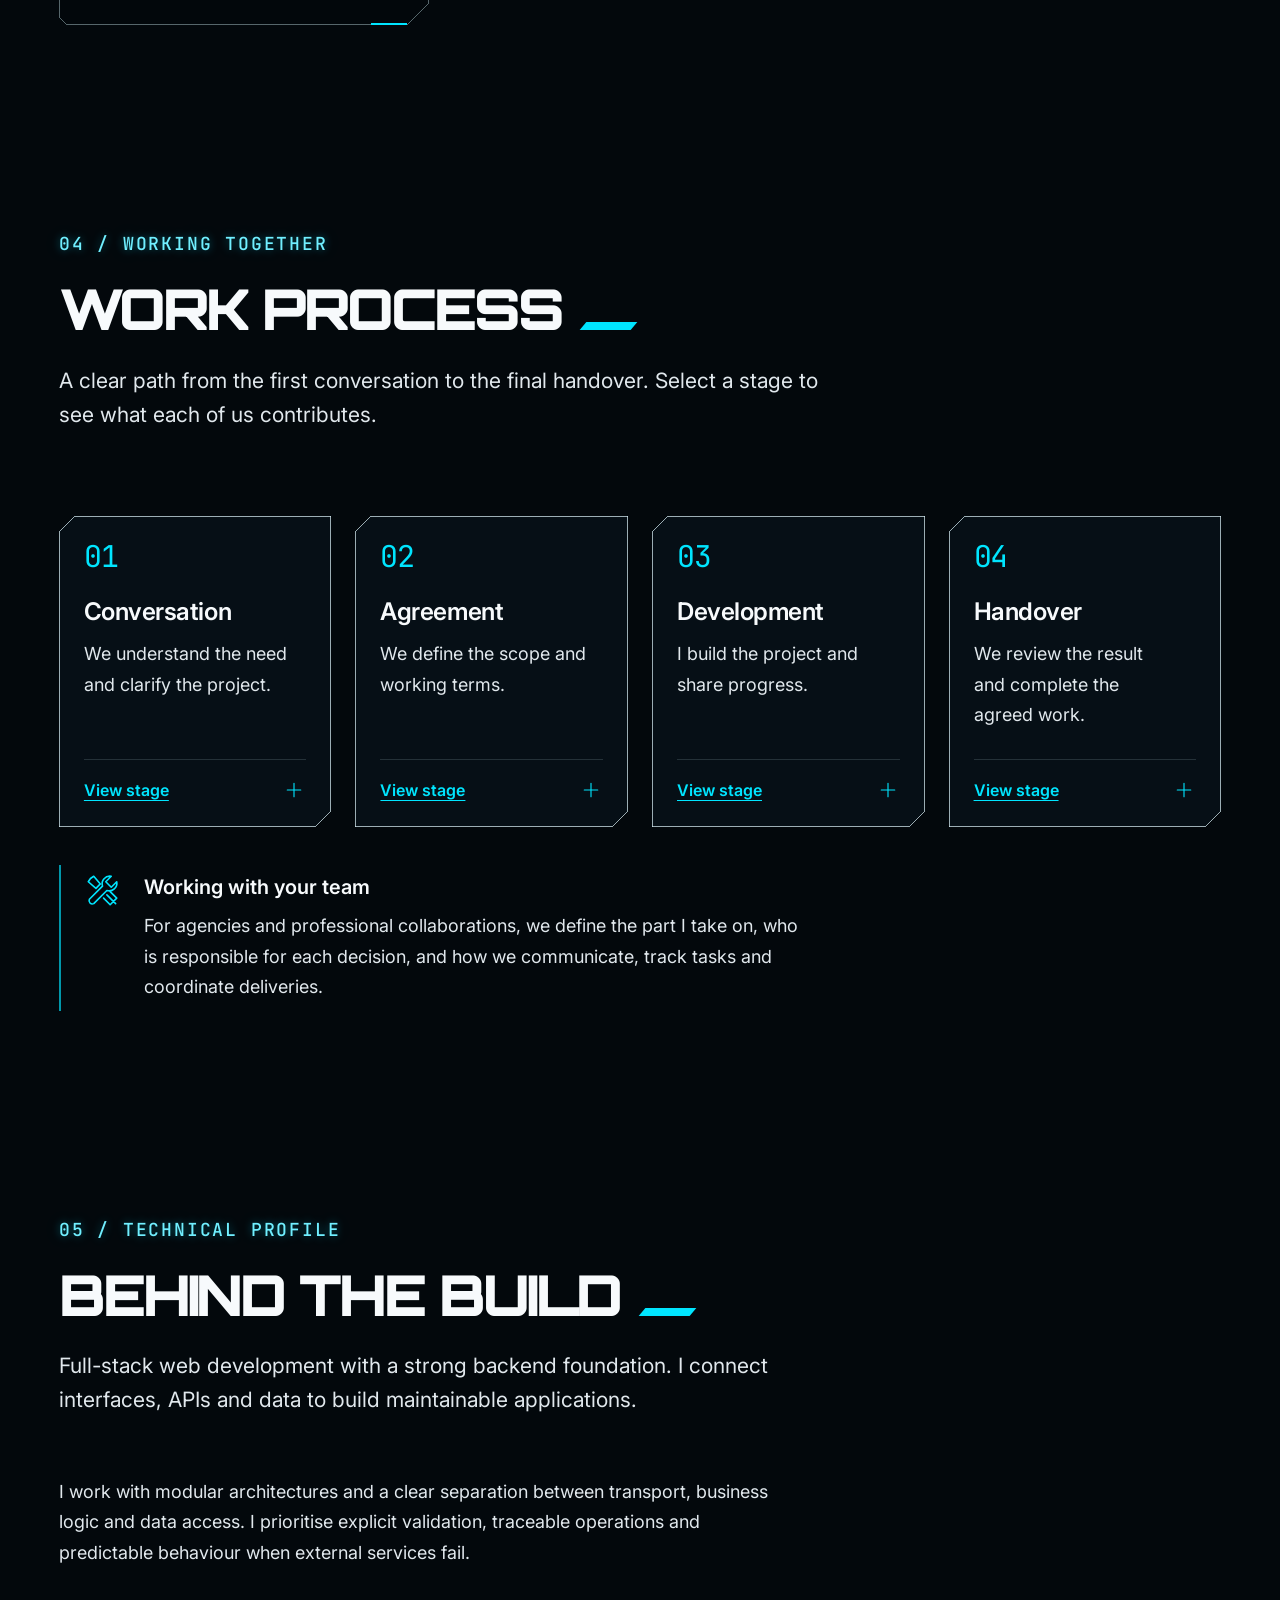
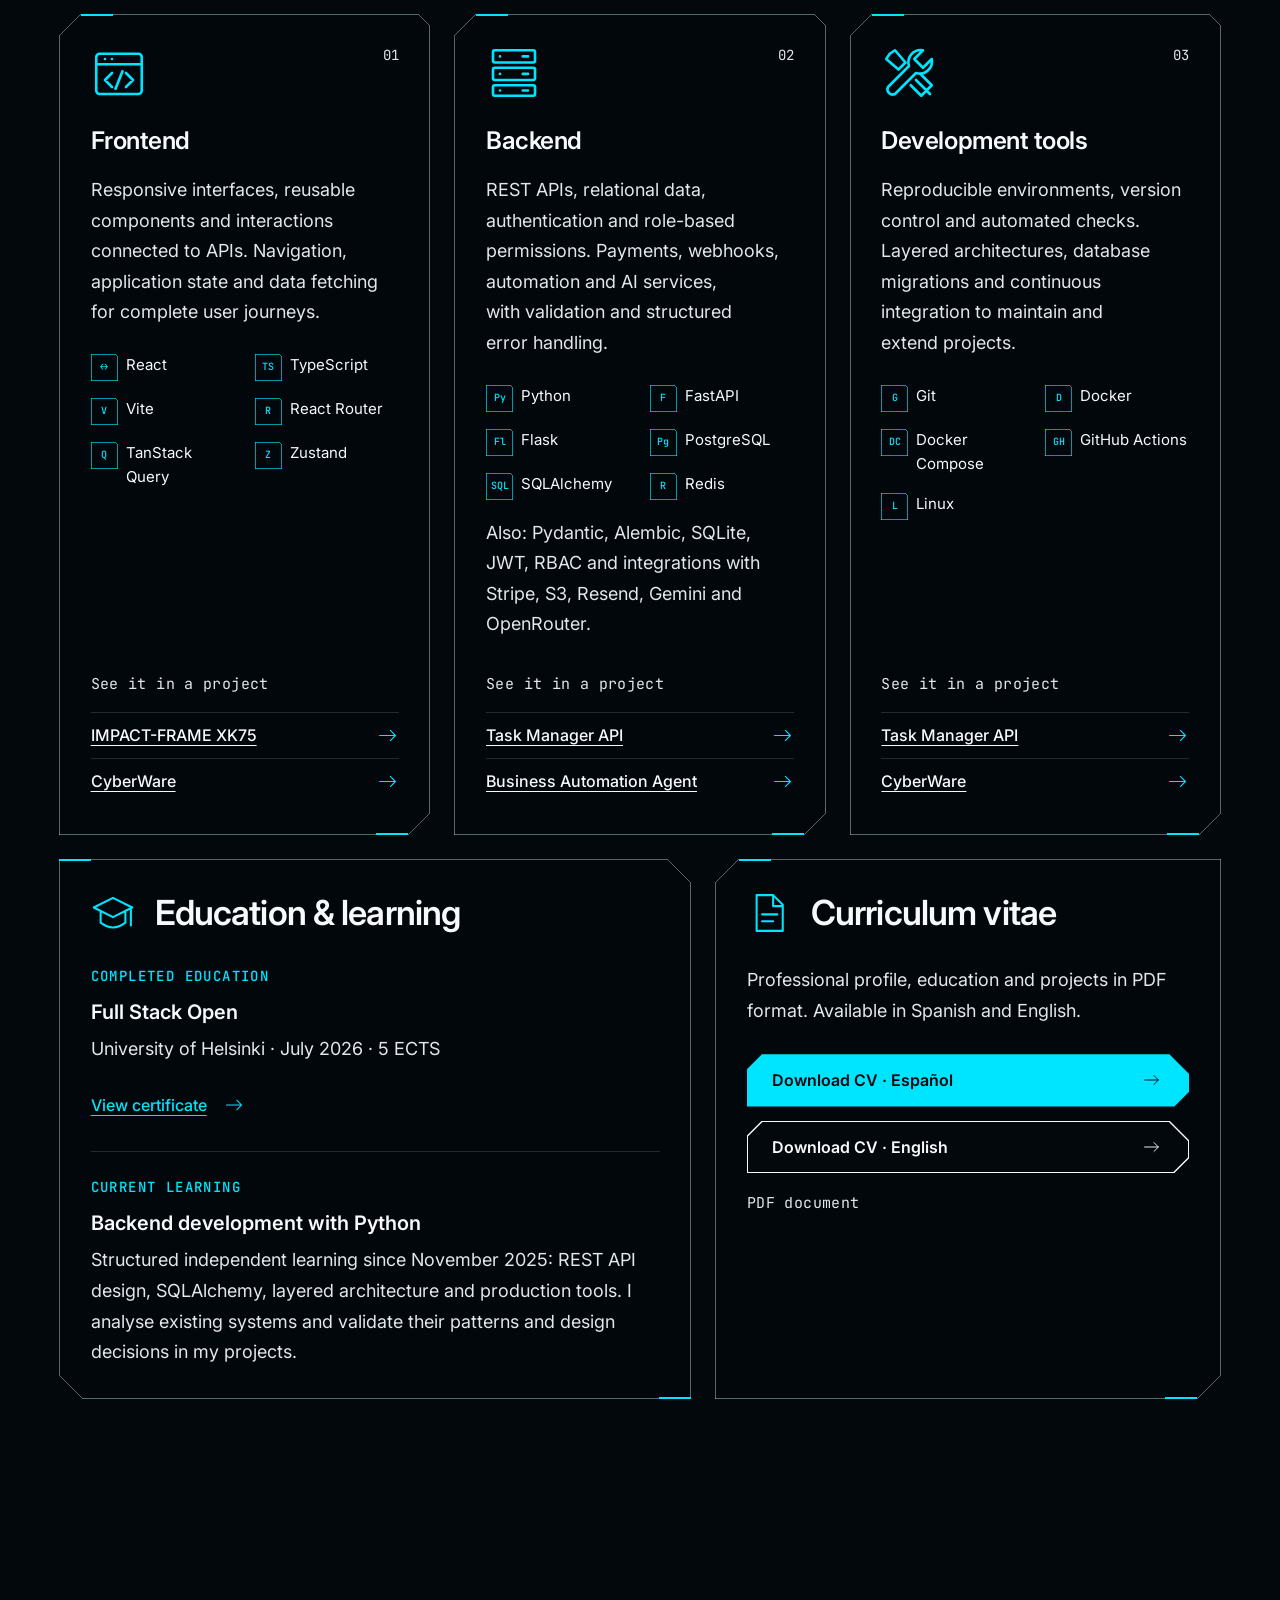
==== commit cdd54cb2: "Optimize cityscape and project images with AVIF" ====
--- a/index.html
+++ b/index.html
@@ -38,7 +38,8 @@
   <link rel="stylesheet" href="styles/projects.css">
   <link rel="stylesheet" href="styles/sections.css">
   <link rel="stylesheet" href="styles/typography.css">
-  <link rel="preload" as="image" href="assets/hero-cityscape.png">
+  <link rel="preload" as="image" href="assets/hero-cityscape.avif" type="image/avif">
+  <script defer src="https://cloud.umami.is/script.js" data-website-id="cb458b8e-c4f7-4f8a-bd7c-4434a7d5fed9" data-domains="nudrak.dev" data-exclude-search="true" data-exclude-hash="true"></script>
 </head>
 <body>
   <div class="stage-backdrop" aria-hidden="true">
@@ -51,7 +52,7 @@
       <a href="#hero" class="masthead__brand" aria-label="NUDRAK - Home" data-i18n-aria="brandHome">
         <img src="assets/nudrak-mark.svg" alt="" width="72" height="64">
       </a>
-      <nav class="masthead__nav angular-surface" id="nav" aria-label="Main navigation" data-i18n-aria="mainNavigation"><div class="masthead__nav-scroll">
+      <nav class="masthead__nav angular-surface" id="nav" popover="auto" aria-label="Main navigation" data-i18n-aria="mainNavigation"><div class="masthead__nav-scroll">
         <span class="masthead__menu-caption" aria-hidden="true" data-i18n="menuCaption">EXPLORE NUDRAK</span>
         <a href="#hero" class="masthead__link" data-i18n="navHome">Home</a>
         <a href="#services" class="masthead__link" data-i18n="navServices">Services</a>
@@ -65,7 +66,7 @@
         <span aria-hidden="true">/</span>
         <button type="button" class="locale-button is-active" data-set-lang="en" aria-pressed="true">EN</button>
       </div>
-      <button type="button" class="masthead__toggle" id="nav-toggle" aria-controls="nav" aria-label="Open menu" data-i18n-aria="navMenu" aria-expanded="false">
+      <button type="button" class="masthead__toggle" id="nav-toggle" popovertarget="nav" aria-controls="nav" aria-label="Open menu" data-i18n-aria="navMenu">
         <span></span><span></span><span></span>
       </button>
     </div>
@@ -458,7 +459,7 @@
     <header class="page-section__header"><p class="stage-kicker" data-i18n="pjKicker">03 / SELECTED WORK</p><h2 class="page-section__title" id="projects-title" data-i18n="pjTitle">Projects &amp; work</h2><p class="page-section__lead" data-i18n="pjLead">Websites, applications and systems I have developed. Explore what they do and how they are built.</p></header>
     <div class="work-showcase__toolbar"><div class="work-filters" role="group" aria-label="Filter projects by category" data-i18n-aria="pjFilters"><button type="button" class="work-filter" data-project-filter="all" aria-pressed="true" data-i18n="pjAll">All</button><button type="button" class="work-filter" data-project-filter="frontend" aria-pressed="false" data-i18n="pjFrontend">Frontend</button><button type="button" class="work-filter" data-project-filter="backend" aria-pressed="false" data-i18n="pjBackend">Backend</button><button type="button" class="work-filter" data-project-filter="fullstack" aria-pressed="false" data-i18n="pjFullstack">Full stack</button></div><p class="work-showcase__count" aria-live="polite" aria-atomic="true" data-project-count>13 projects</p></div>
     <ul class="work-grid"><li class="work-card angular-surface" id="project-daily-club" data-project-category="frontend">
-  <div class="work-card__media"><img src="assets/projects/daily-club-preview.png" width="1440" height="900" alt="" loading="lazy" decoding="async"/></div>
+  <div class="work-card__media"><img src="assets/projects/daily-club-preview.avif" width="1440" height="900" alt="" loading="lazy" decoding="async"/></div>
   <div class="work-card__body"><div class="work-card__meta"><span class="angular-surface" data-i18n="pjFrontend">Frontend</span></div>
     <h3>DAILY CLUB</h3><p data-i18n="pj_daily-club_summary" class="work-card__description">A fictional everyday fashion brand with an editorial presentation, interactive catalogue and demo cart.</p>
     <p class="work-card__stack">React · TypeScript · CSS Modules</p>
@@ -466,7 +467,7 @@
   </div>
 </li>
 <li class="work-card angular-surface" id="project-low-hours" data-project-category="frontend">
-  <div class="work-card__media"><img src="assets/projects/low-hours-preview.png" width="1440" height="900" alt="" loading="lazy" decoding="async"/></div>
+  <div class="work-card__media"><img src="assets/projects/low-hours-preview.avif" width="1440" height="900" alt="" loading="lazy" decoding="async"/></div>
   <div class="work-card__body"><div class="work-card__meta"><span class="angular-surface" data-i18n="pjFrontend">Frontend</span></div>
     <h3>LOW HOURS</h3><p data-i18n="pj_low-hours_summary" class="work-card__description">A website for a late-night café: menu, gallery and music in an editorial experience.</p>
     <p class="work-card__stack">React · TypeScript · GSAP</p>
@@ -490,7 +491,7 @@
   </div>
 </li>
 <li class="work-card angular-surface" id="project-impact-frame" data-project-category="frontend">
-  <div class="work-card__media"><img src="assets/projects/impact-frame-preview.png" width="1440" height="900" alt="" loading="lazy" decoding="async"/></div>
+  <div class="work-card__media"><img src="assets/projects/impact-frame-preview.avif" width="1440" height="900" alt="" loading="lazy" decoding="async"/></div>
   <div class="work-card__body"><div class="work-card__meta"><span class="angular-surface" data-i18n="pjFrontend">Frontend</span></div>
     <h3>IMPACT-FRAME XK75</h3><p data-i18n="pj_impact-frame_summary" class="work-card__description">An interactive page explaining a keyboard’s architecture, materials and operation.</p>
     <p class="work-card__stack">React · TypeScript · GSAP</p>
@@ -506,7 +507,7 @@
   </div>
 </li>
 <li class="work-card angular-surface" id="project-kairo" data-project-category="frontend">
-  <div class="work-card__media"><img src="assets/projects/kairo-preview.png" width="1440" height="900" alt="" loading="lazy" decoding="async"/></div>
+  <div class="work-card__media"><img src="assets/projects/kairo-preview.avif" width="1440" height="900" alt="" loading="lazy" decoding="async"/></div>
   <div class="work-card__body"><div class="work-card__meta"><span class="angular-surface" data-i18n="pjFrontend">Frontend</span></div>
     <h3>Kairo CHRONO/01</h3><p data-i18n="pj_kairo_summary" class="work-card__description">A watch presentation with an editorial style, finish selector and accessible interactions.</p>
     <p class="work-card__stack">React · TypeScript · Framer Motion</p>
@@ -514,7 +515,7 @@
   </div>
 </li>
 <li class="work-card angular-surface" id="project-momo-ramen" data-project-category="frontend">
-  <div class="work-card__media"><img src="assets/projects/momo-ramen-preview.png" width="1440" height="900" alt="" loading="lazy" decoding="async"/></div>
+  <div class="work-card__media"><img src="assets/projects/momo-ramen-preview.avif" width="1440" height="900" alt="" loading="lazy" decoding="async"/></div>
   <div class="work-card__body"><div class="work-card__meta"><span class="angular-surface" data-i18n="pjFrontend">Frontend</span></div>
     <h3>Momo Ramen</h3><p data-i18n="pj_momo-ramen_summary" class="work-card__description">A restaurant website with a menu, its story and a demonstration booking journey.</p>
     <p class="work-card__stack">React · Tailwind CSS · React Router</p>
@@ -564,7 +565,7 @@
   </div>
   <dialog class="work-detail" id="project-detail-daily-club" aria-labelledby="project-detail-daily-club-title" data-project-dialog="daily-club"><div class="work-detail__surface angular-surface">
   <div class="work-detail__bar"><span class="stage-kicker" data-i18n="pjFrontend">Frontend</span><button type="button" class="work-detail__close angular-surface" data-project-close data-i18n-aria="pjClose" aria-label="Close project details" autofocus><svg viewBox="0 0 24 24" fill="none" aria-hidden="true"><path d="m5 5 14 14M19 5 5 19" stroke="currentColor" stroke-width="1.5"/></svg></button></div>
-  <div class="work-detail__body"><h3 id="project-detail-daily-club-title">DAILY CLUB</h3><figure class="angular-surface"><img src="assets/projects/daily-club-preview.png" width="1440" height="900" alt="" loading="lazy" decoding="async"/><figcaption data-i18n="pjImageScreenshot">Project screenshot</figcaption></figure>
+  <div class="work-detail__body"><h3 id="project-detail-daily-club-title">DAILY CLUB</h3><figure class="angular-surface"><img src="assets/projects/daily-club-preview.avif" width="1440" height="900" alt="" loading="lazy" decoding="async"/><figcaption data-i18n="pjImageScreenshot">Project screenshot</figcaption></figure>
     <h4 data-i18n="pjPurpose">Purpose &amp; use</h4><p data-i18n="pj_daily-club_purpose">A conceptual website for a fictional everyday fashion brand. It combines an editorial presentation with an interactive catalogue and a demo cart. Products and prices are fictional; it does not process orders or payments.</p>
     <h4 data-i18n="pjFeatures">What it does</h4><ul><li data-i18n="pj_daily-club_feature_0">Twelve products across four categories, with filters and product details showing photography, description, colour and prices in MXN.</li><li data-i18n="pj_daily-club_feature_1">Three interactive looks with photo hotspots and expandable garment lists.</li><li data-i18n="pj_daily-club_feature_2">A cart with an item counter, quantity controls, product removal and subtotal calculation.</li><li data-i18n="pj_daily-club_feature_3">Spanish and English interface, with the cart and selected language saved between visits.</li><li data-i18n="pj_daily-club_feature_4">Responsive layouts, mobile navigation, entrance animations and interaction effects.</li></ul>
     <h4 data-i18n="pjTechnical">How it is built</h4><p data-i18n="pj_daily-club_technical">React 19, TypeScript, Vite 8 and CSS Modules. A single-page frontend with anchor navigation, a local TypeScript catalogue and Context API for language and cart state. Stored cart data is validated, with an in-memory fallback if localStorage fails. Native dialogs, focus management, keyboard support and reduced motion guide interactions. WebP images, lazy loading and a shared IntersectionObserver support resource loading and CSS animations. GitHub Actions publishes the static site to GitHub Pages.</p>
@@ -573,7 +574,7 @@
 </div></dialog>
 <dialog class="work-detail" id="project-detail-low-hours" aria-labelledby="project-detail-low-hours-title" data-project-dialog="low-hours"><div class="work-detail__surface angular-surface">
   <div class="work-detail__bar"><span class="stage-kicker" data-i18n="pjFrontend">Frontend</span><button type="button" class="work-detail__close angular-surface" data-project-close data-i18n-aria="pjClose" aria-label="Close project details" autofocus><svg viewBox="0 0 24 24" fill="none" aria-hidden="true"><path d="m5 5 14 14M19 5 5 19" stroke="currentColor" stroke-width="1.5"/></svg></button></div>
-  <div class="work-detail__body"><h3 id="project-detail-low-hours-title">LOW HOURS</h3><figure class="angular-surface"><img src="assets/projects/low-hours-preview.png" width="1440" height="900" alt="" loading="lazy" decoding="async"/><figcaption data-i18n="pjImageScreenshot">Project screenshot</figcaption></figure>
+  <div class="work-detail__body"><h3 id="project-detail-low-hours-title">LOW HOURS</h3><figure class="angular-surface"><img src="assets/projects/low-hours-preview.avif" width="1440" height="900" alt="" loading="lazy" decoding="async"/><figcaption data-i18n="pjImageScreenshot">Project screenshot</figcaption></figure>
     <h4 data-i18n="pjPurpose">Purpose &amp; use</h4><p data-i18n="pj_low-hours_purpose">Presents the atmosphere and offering of a fictional late-night café. Brand content, photography, a menu and music let visitors explore the place before visiting.</p>
     <h4 data-i18n="pjFeatures">What it does</h4><ul><li data-i18n="pj_low-hours_feature_0">Spanish and English content, a menu and a gallery.</li><li data-i18n="pj_low-hours_feature_1">Rainy-night photography and a lo-fi visual identity.</li><li data-i18n="pj_low-hours_feature_2">Music player and smooth animations throughout the page.</li></ul>
     <h4 data-i18n="pjTechnical">How it is built</h4><p data-i18n="pj_low-hours_technical">React 19, TypeScript and Vite 8. GSAP, ScrollTrigger and Lenis coordinate animation and scrolling.</p>
@@ -600,7 +601,7 @@
 </div></dialog>
 <dialog class="work-detail" id="project-detail-impact-frame" aria-labelledby="project-detail-impact-frame-title" data-project-dialog="impact-frame"><div class="work-detail__surface angular-surface">
   <div class="work-detail__bar"><span class="stage-kicker" data-i18n="pjFrontend">Frontend</span><button type="button" class="work-detail__close angular-surface" data-project-close data-i18n-aria="pjClose" aria-label="Close project details" autofocus><svg viewBox="0 0 24 24" fill="none" aria-hidden="true"><path d="m5 5 14 14M19 5 5 19" stroke="currentColor" stroke-width="1.5"/></svg></button></div>
-  <div class="work-detail__body"><h3 id="project-detail-impact-frame-title">IMPACT-FRAME XK75</h3><figure class="angular-surface"><img src="assets/projects/impact-frame-preview.png" width="1440" height="900" alt="" loading="lazy" decoding="async"/><figcaption data-i18n="pjImageScreenshot">Project screenshot</figcaption></figure>
+  <div class="work-detail__body"><h3 id="project-detail-impact-frame-title">IMPACT-FRAME XK75</h3><figure class="angular-surface"><img src="assets/projects/impact-frame-preview.avif" width="1440" height="900" alt="" loading="lazy" decoding="async"/><figcaption data-i18n="pjImageScreenshot">Project screenshot</figcaption></figure>
     <h4 data-i18n="pjPurpose">Purpose &amp; use</h4><p data-i18n="pj_impact-frame_purpose">Presents a conceptual mechanical keyboard through a bilingual product experience. An industrial composition and layered imagery guide visitors through its components.</p>
     <h4 data-i18n="pjFeatures">What it does</h4><ul><li data-i18n="pj_impact-frame_feature_0">Spanish and English presentation.</li><li data-i18n="pj_impact-frame_feature_1">Layered imagery and scroll-linked animations.</li><li data-i18n="pj_impact-frame_feature_2">Controls for visual product customisation.</li></ul>
     <h4 data-i18n="pjTechnical">How it is built</h4><p data-i18n="pj_impact-frame_technical">React 19, TypeScript, Vite 8 and CSS Modules. GSAP and ScrollTrigger coordinate animations throughout the page.</p>
@@ -618,7 +619,7 @@
 </div></dialog>
 <dialog class="work-detail" id="project-detail-kairo" aria-labelledby="project-detail-kairo-title" data-project-dialog="kairo"><div class="work-detail__surface angular-surface">
   <div class="work-detail__bar"><span class="stage-kicker" data-i18n="pjFrontend">Frontend</span><button type="button" class="work-detail__close angular-surface" data-project-close data-i18n-aria="pjClose" aria-label="Close project details" autofocus><svg viewBox="0 0 24 24" fill="none" aria-hidden="true"><path d="m5 5 14 14M19 5 5 19" stroke="currentColor" stroke-width="1.5"/></svg></button></div>
-  <div class="work-detail__body"><h3 id="project-detail-kairo-title">Kairo CHRONO/01</h3><figure class="angular-surface"><img src="assets/projects/kairo-preview.png" width="1440" height="900" alt="" loading="lazy" decoding="async"/><figcaption data-i18n="pjImageScreenshot">Project screenshot</figcaption></figure>
+  <div class="work-detail__body"><h3 id="project-detail-kairo-title">Kairo CHRONO/01</h3><figure class="angular-surface"><img src="assets/projects/kairo-preview.avif" width="1440" height="900" alt="" loading="lazy" decoding="async"/><figcaption data-i18n="pjImageScreenshot">Project screenshot</figcaption></figure>
     <h4 data-i18n="pjPurpose">Purpose &amp; use</h4><p data-i18n="pj_kairo_purpose">Explores how to present a single product from a fictional watch brand. A dark composition combines watch details with a visual finish selector.</p>
     <h4 data-i18n="pjFeatures">What it does</h4><ul><li data-i18n="pj_kairo_feature_0">Single-product presentation and finish selector.</li><li data-i18n="pj_kairo_feature_1">Animated reveals and orbits in the introduction.</li><li data-i18n="pj_kairo_feature_2">Keyboard-accessible detail window and reduced-motion support.</li></ul>
     <h4 data-i18n="pjTechnical">How it is built</h4><p data-i18n="pj_kairo_technical">React 19, TypeScript, Vite 8, CSS and Framer Motion 13. Includes Lucide React and Oxlint; published on GitHub Pages. Uses no router, store or backend.</p>
@@ -627,7 +628,7 @@
 </div></dialog>
 <dialog class="work-detail" id="project-detail-momo-ramen" aria-labelledby="project-detail-momo-ramen-title" data-project-dialog="momo-ramen"><div class="work-detail__surface angular-surface">
   <div class="work-detail__bar"><span class="stage-kicker" data-i18n="pjFrontend">Frontend</span><button type="button" class="work-detail__close angular-surface" data-project-close data-i18n-aria="pjClose" aria-label="Close project details" autofocus><svg viewBox="0 0 24 24" fill="none" aria-hidden="true"><path d="m5 5 14 14M19 5 5 19" stroke="currentColor" stroke-width="1.5"/></svg></button></div>
-  <div class="work-detail__body"><h3 id="project-detail-momo-ramen-title">Momo Ramen</h3><figure class="angular-surface"><img src="assets/projects/momo-ramen-preview.png" width="1440" height="900" alt="" loading="lazy" decoding="async"/><figcaption data-i18n="pjImageScreenshot">Project screenshot</figcaption></figure>
+  <div class="work-detail__body"><h3 id="project-detail-momo-ramen-title">Momo Ramen</h3><figure class="angular-surface"><img src="assets/projects/momo-ramen-preview.avif" width="1440" height="900" alt="" loading="lazy" decoding="async"/><figcaption data-i18n="pjImageScreenshot">Project screenshot</figcaption></figure>
     <h4 data-i18n="pjPurpose">Purpose &amp; use</h4><p data-i18n="pj_momo-ramen_purpose">Presents a fictional Japanese restaurant through a warm interface and navigation around dishes and the restaurant’s story. The booking journey runs only in the browser: it processes no real bookings, orders or payments.</p>
     <h4 data-i18n="pjFeatures">What it does</h4><ul><li data-i18n="pj_momo-ramen_feature_0">Restaurant identity, dishes and its story.</li><li data-i18n="pj_momo-ramen_feature_1">Menu and client-side booking journey.</li><li data-i18n="pj_momo-ramen_feature_2">A structure prepared for extension with a backend, data and notifications.</li></ul>
     <h4 data-i18n="pjTechnical">How it is built</h4><p data-i18n="pj_momo-ramen_technical">React 19, Vite 8, Tailwind CSS 4 and React Router 7 with HashRouter. Published through GitHub Pages and GitHub Actions.</p>
@@ -706,7 +707,9 @@
 </footer>
 
   <script src="scripts/i18n.js"></script>
+  <script src="scripts/measurement.js"></script>
   <script src="scripts/inquiry.js"></script>
+  <script type="module" src="scripts/navigation.js"></script>
   <script src="https://challenges.cloudflare.com/turnstile/v0/api.js?render=explicit&onload=onNudrakTurnstileLoad" async defer></script>
   <script type="module" src="scripts/main.js"></script>
 </body>
--- a/styles/background.css
+++ b/styles/background.css
@@ -20,7 +20,7 @@
 .stage-backdrop__image {
   position:absolute;
   inset:0;
-  background:url("../assets/hero-cityscape.png") 60% top/cover no-repeat;
+  background:url("../assets/hero-cityscape.avif") 60% top/cover no-repeat;
   transform-origin:65% 65%;
 }
 
--- a/styles/header.css
+++ b/styles/header.css
@@ -60,7 +60,18 @@
 }
 
 .masthead__nav {
-  margin-left:auto;
+  /* A closed popover remains an ordinary inline nav on desktop. On mobile,
+     native disclosure controls it without waiting for JavaScript. */
+  position:static;
+  inset:auto;
+  width:auto;
+  height:auto;
+  margin:0 0 0 auto;
+  padding:0;
+  border:0;
+  color:inherit;
+  background:transparent;
+  overflow:visible;
   display:flex;
   align-items:center;
 }
@@ -169,6 +180,16 @@
 @media(min-width:901px) {
   .masthead__nav.angular-surface { border:0; }
   .masthead__nav.angular-surface::before,.masthead__nav.angular-surface::after { display:none; }
+  /* Resizing an open native menu before JS arrives must not put it over the
+     header. The enhancement closes it on resize; this also works without JS. */
+  .masthead__nav:popover-open {
+    position:fixed;
+    inset:calc(var(--stage-header-height) + 19px) 16px auto;
+    margin:0;
+    padding:16px;
+    justify-content:center;
+    background:var(--stage-surface-overlay);
+  }
 }
 
 @media(max-width:900px) {
@@ -208,13 +229,13 @@
     background:var(--stage-cyan);
     transition:transform .2s,opacity .2s;
   }
-  .masthead.is-open .masthead__toggle span:nth-child(1) {
+  .masthead:has(.masthead__nav:popover-open) .masthead__toggle span:nth-child(1) {
     transform:translateY(7px) rotate(45deg);
   }
-  .masthead.is-open .masthead__toggle span:nth-child(2) {
+  .masthead:has(.masthead__nav:popover-open) .masthead__toggle span:nth-child(2) {
     opacity:0;
   }
-  .masthead.is-open .masthead__toggle span:nth-child(3) {
+  .masthead:has(.masthead__nav:popover-open) .masthead__toggle span:nth-child(3) {
     transform:translateY(-7px) rotate(-45deg);
   }
   .masthead__nav {
@@ -222,20 +243,17 @@
     --panel-br:18px;
     --panel-fill:var(--stage-surface-overlay);
     --panel-line:var(--stage-cyan);
-    position:absolute;
-    top:calc(100% + 19px);
+    position:fixed;
+    top:calc(var(--stage-header-height) + 19px);
+    bottom:auto;
     inset-inline:16px;
     margin:0;
     padding:0;
     max-height:calc(100dvh - var(--stage-header-height) - 35px);
     overflow:visible;
-    display:flex;
+    display:none;
     flex-direction:column;
     align-items:stretch;
-    visibility:hidden;
-    opacity:0;
-    transform:translateY(-8px);
-    transition:opacity .2s,transform .2s;
   }
   .masthead__nav-scroll {
     display:flex;
@@ -247,10 +265,8 @@
     overscroll-behavior:contain;
     scrollbar-color:var(--stage-cyan) transparent;
   }
-  .masthead.is-open .masthead__nav {
-    visibility:visible;
-    opacity:1;
-    transform:none;
+  .masthead__nav:popover-open {
+    display:flex;
   }
   .masthead__menu-caption {
     display:block;
@@ -278,33 +294,6 @@
   .masthead__link:not([aria-current="location"])::after {
     transform:scaleX(0);
   }
-  html:not(.stage-ready) .masthead__nav {
-    position:static;
-    visibility:visible;
-    opacity:1;
-    transform:none;
-  }
-  html:not(.stage-ready) .masthead {
-    height:auto;
-    min-height:var(--stage-header-height);
-  }
-  html:not(.stage-ready) .masthead__inner {
-    flex-wrap:wrap;
-    padding-block:16px;
-  }
-  html:not(.stage-ready) .masthead__nav {
-    flex-basis:100%;
-    flex-direction:row;
-    flex-wrap:wrap;
-    padding:0;
-    border:0;
-    box-shadow:none;
-  }
-  html:not(.stage-ready) .masthead__nav-scroll { display:contents; }
-  html:not(.stage-ready) .masthead__nav::before,html:not(.stage-ready) .masthead__nav::after { display:none; }
-  html:not(.stage-ready) .masthead__toggle,html:not(.stage-ready) .masthead__menu-caption {
-    display:none;
-  }
 }
 
 @media(prefers-reduced-motion:reduce) {
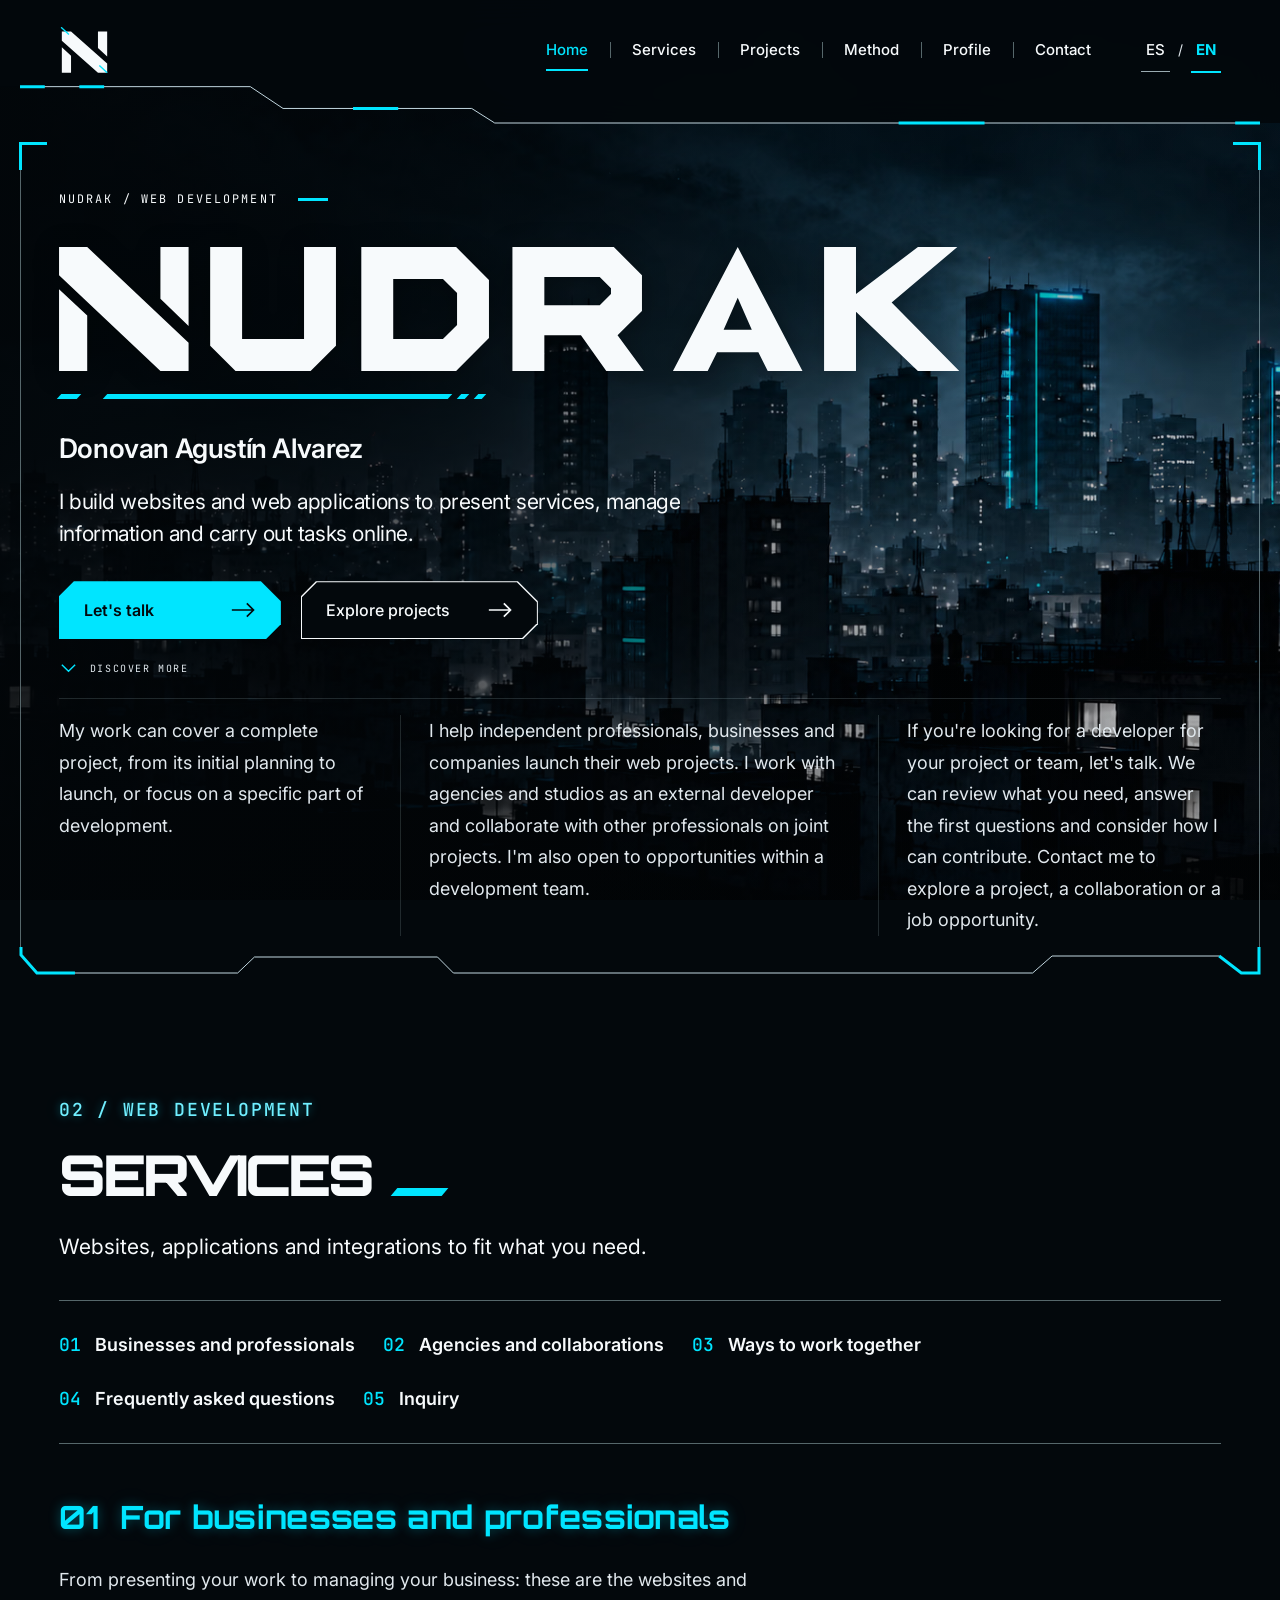
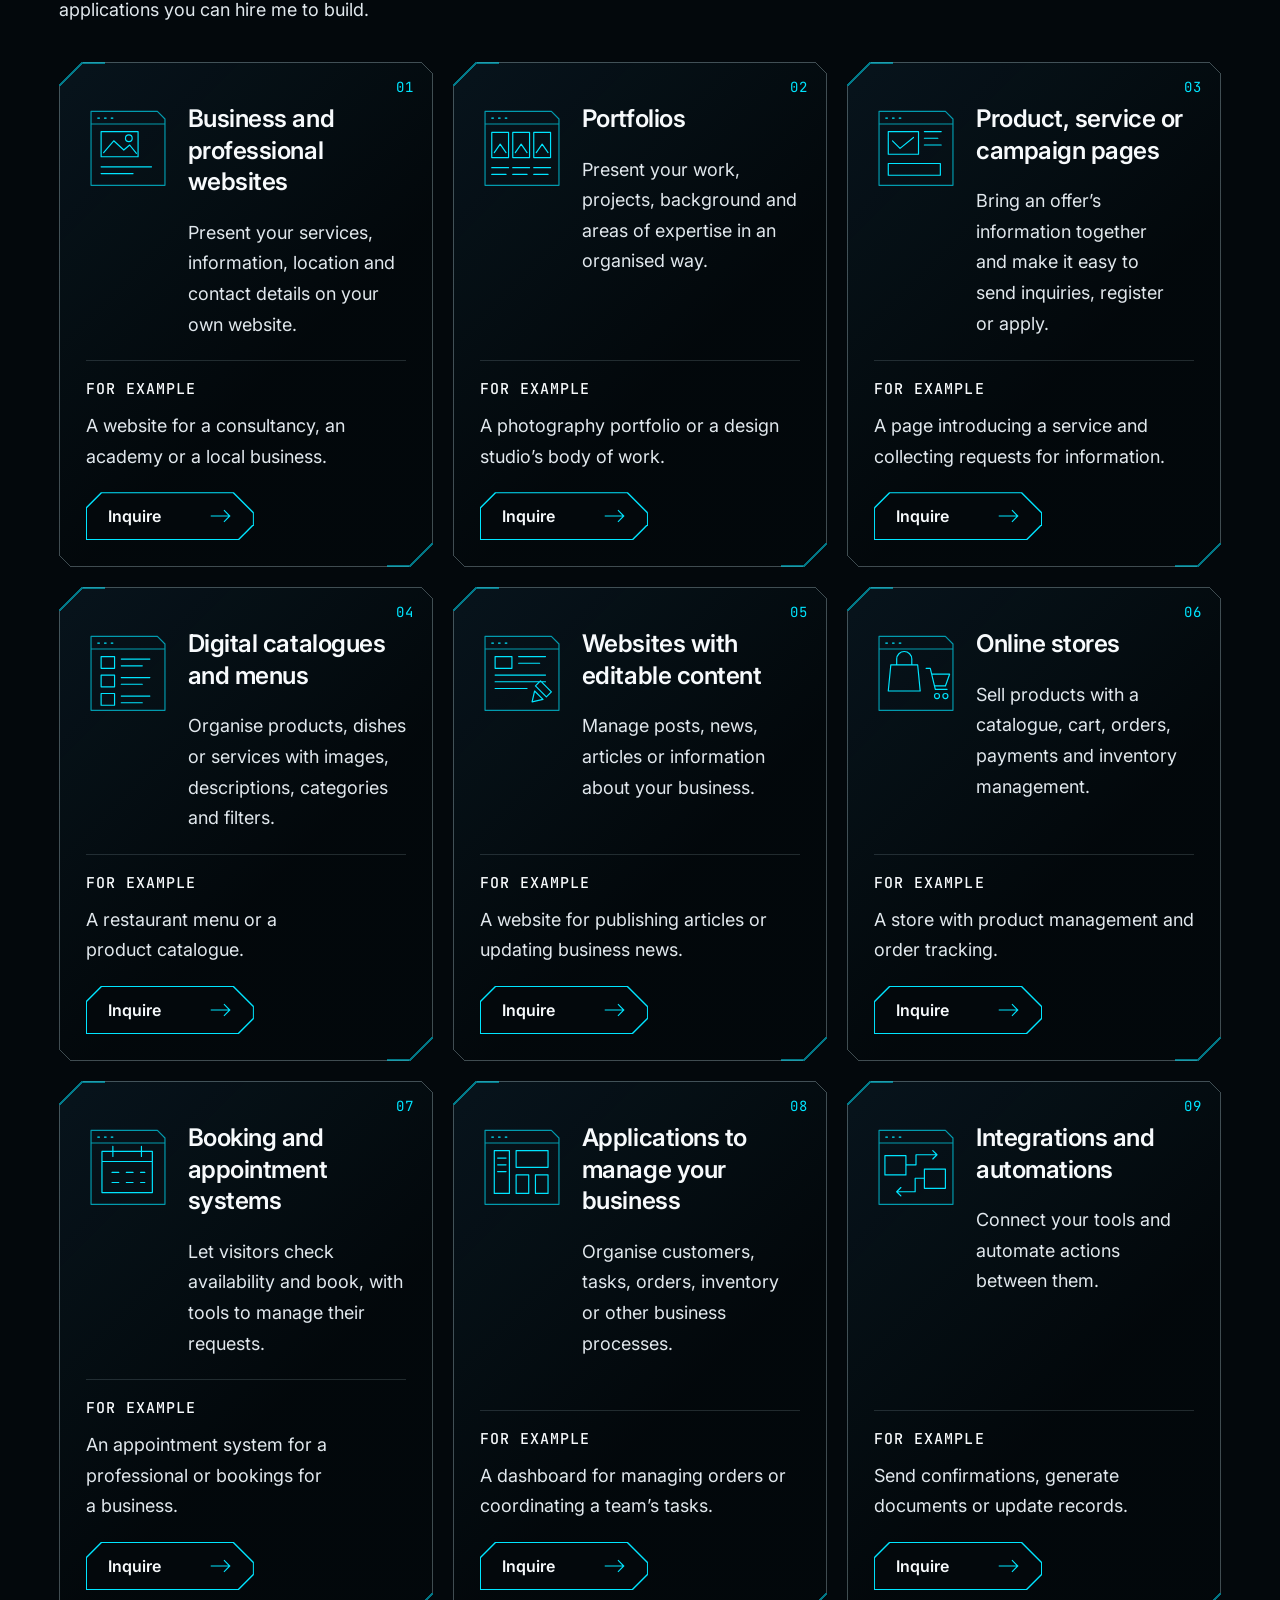
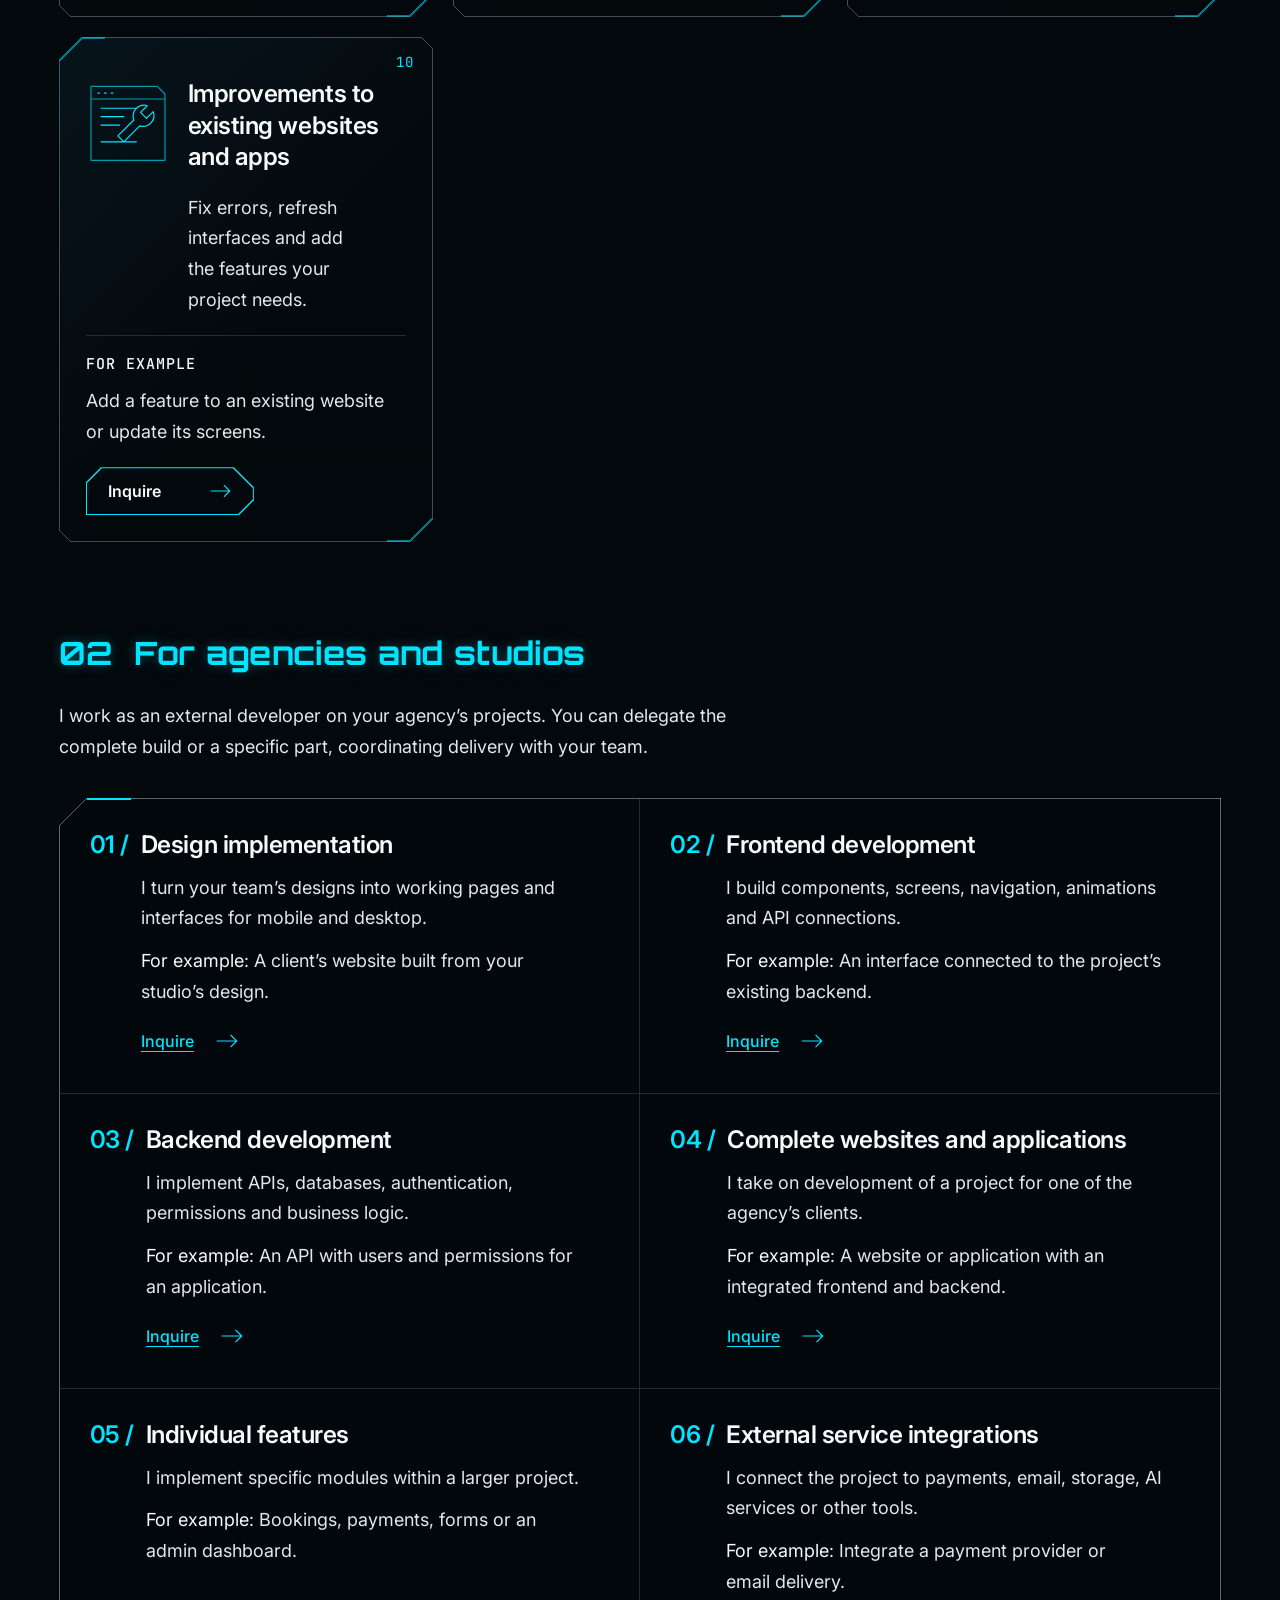
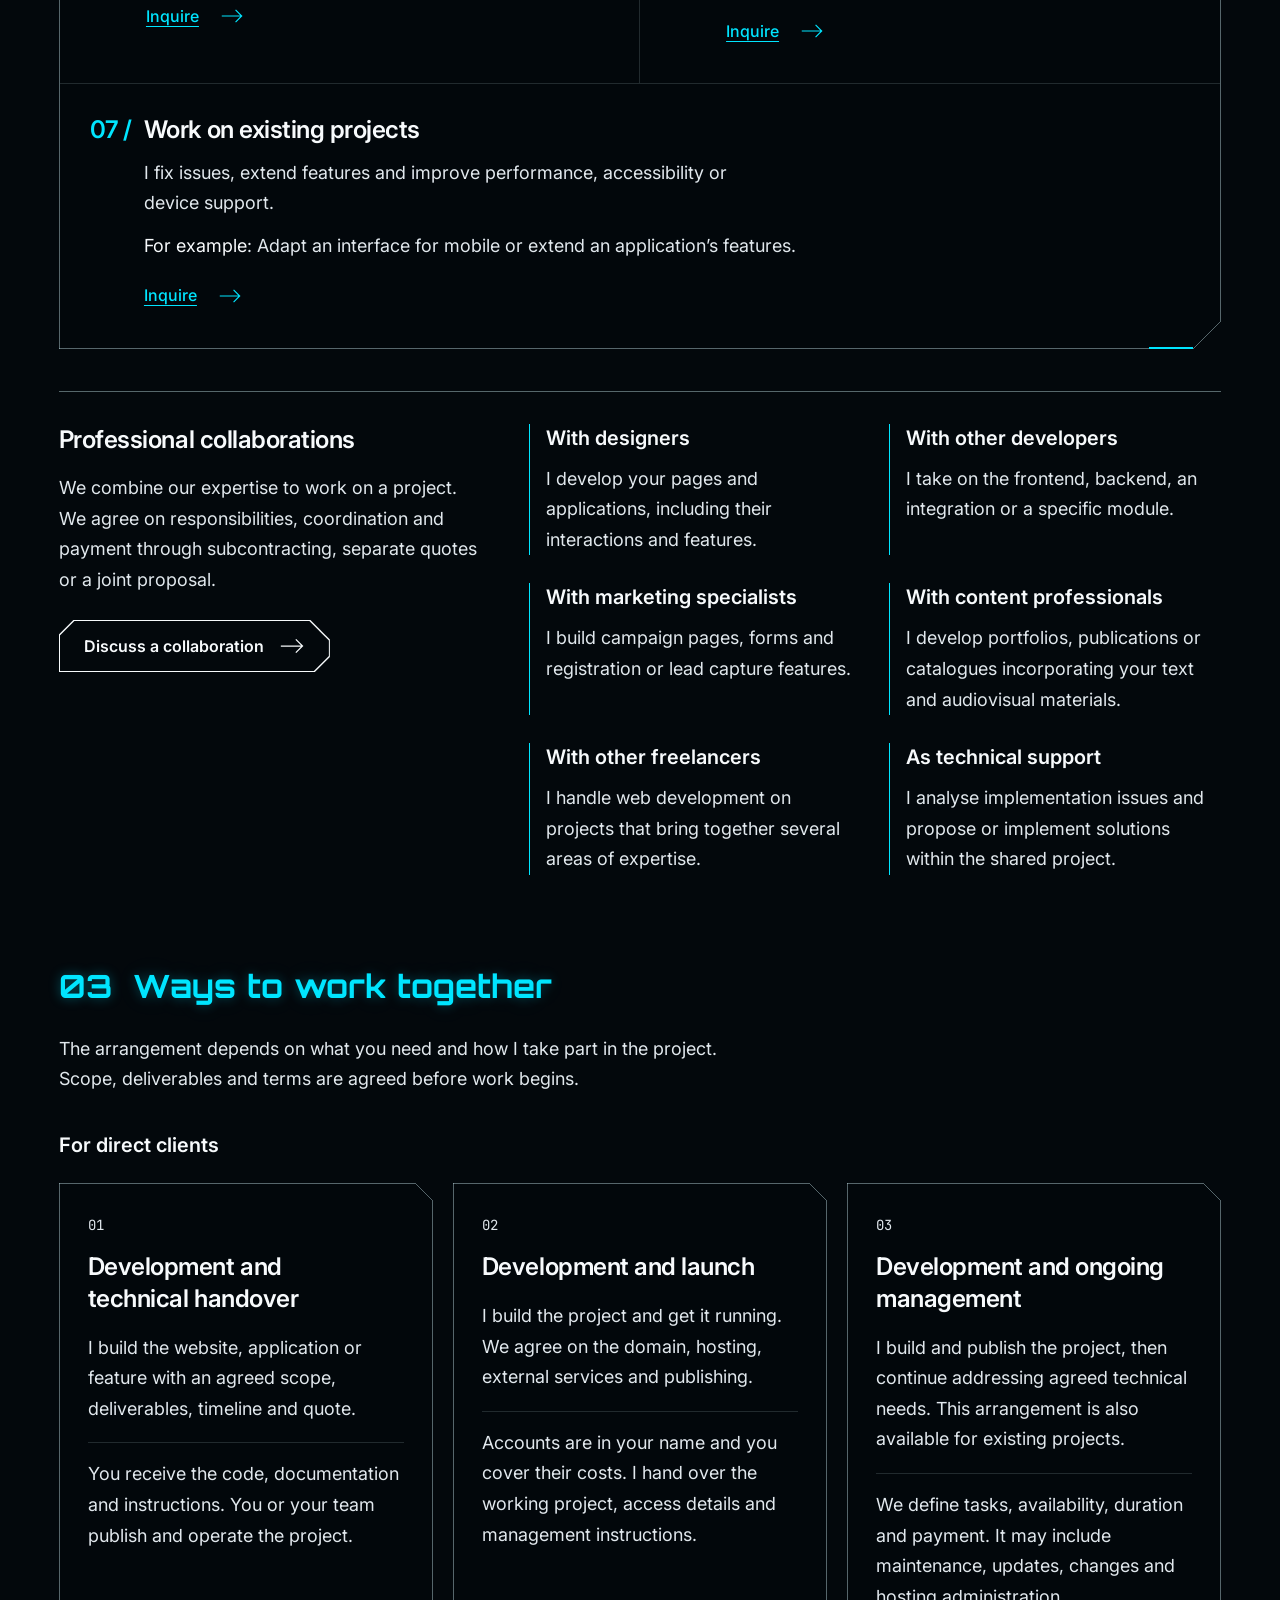
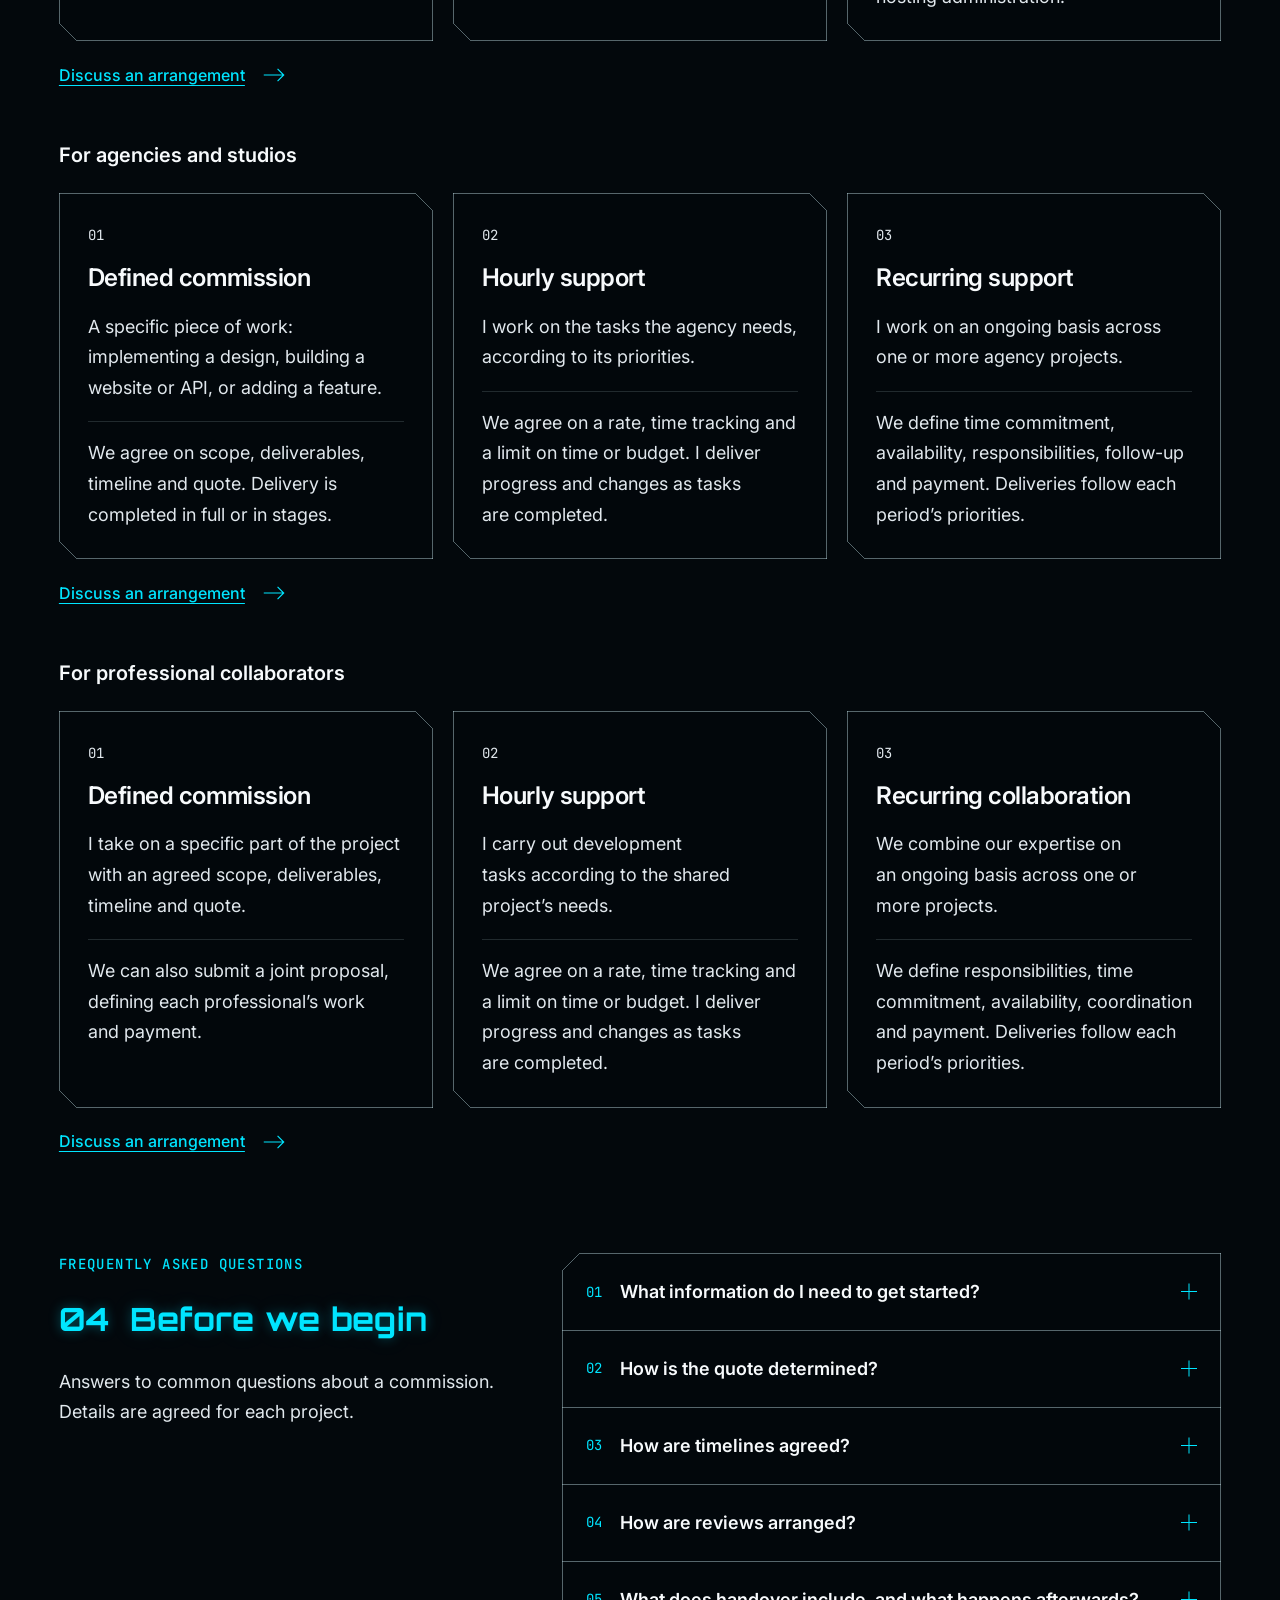
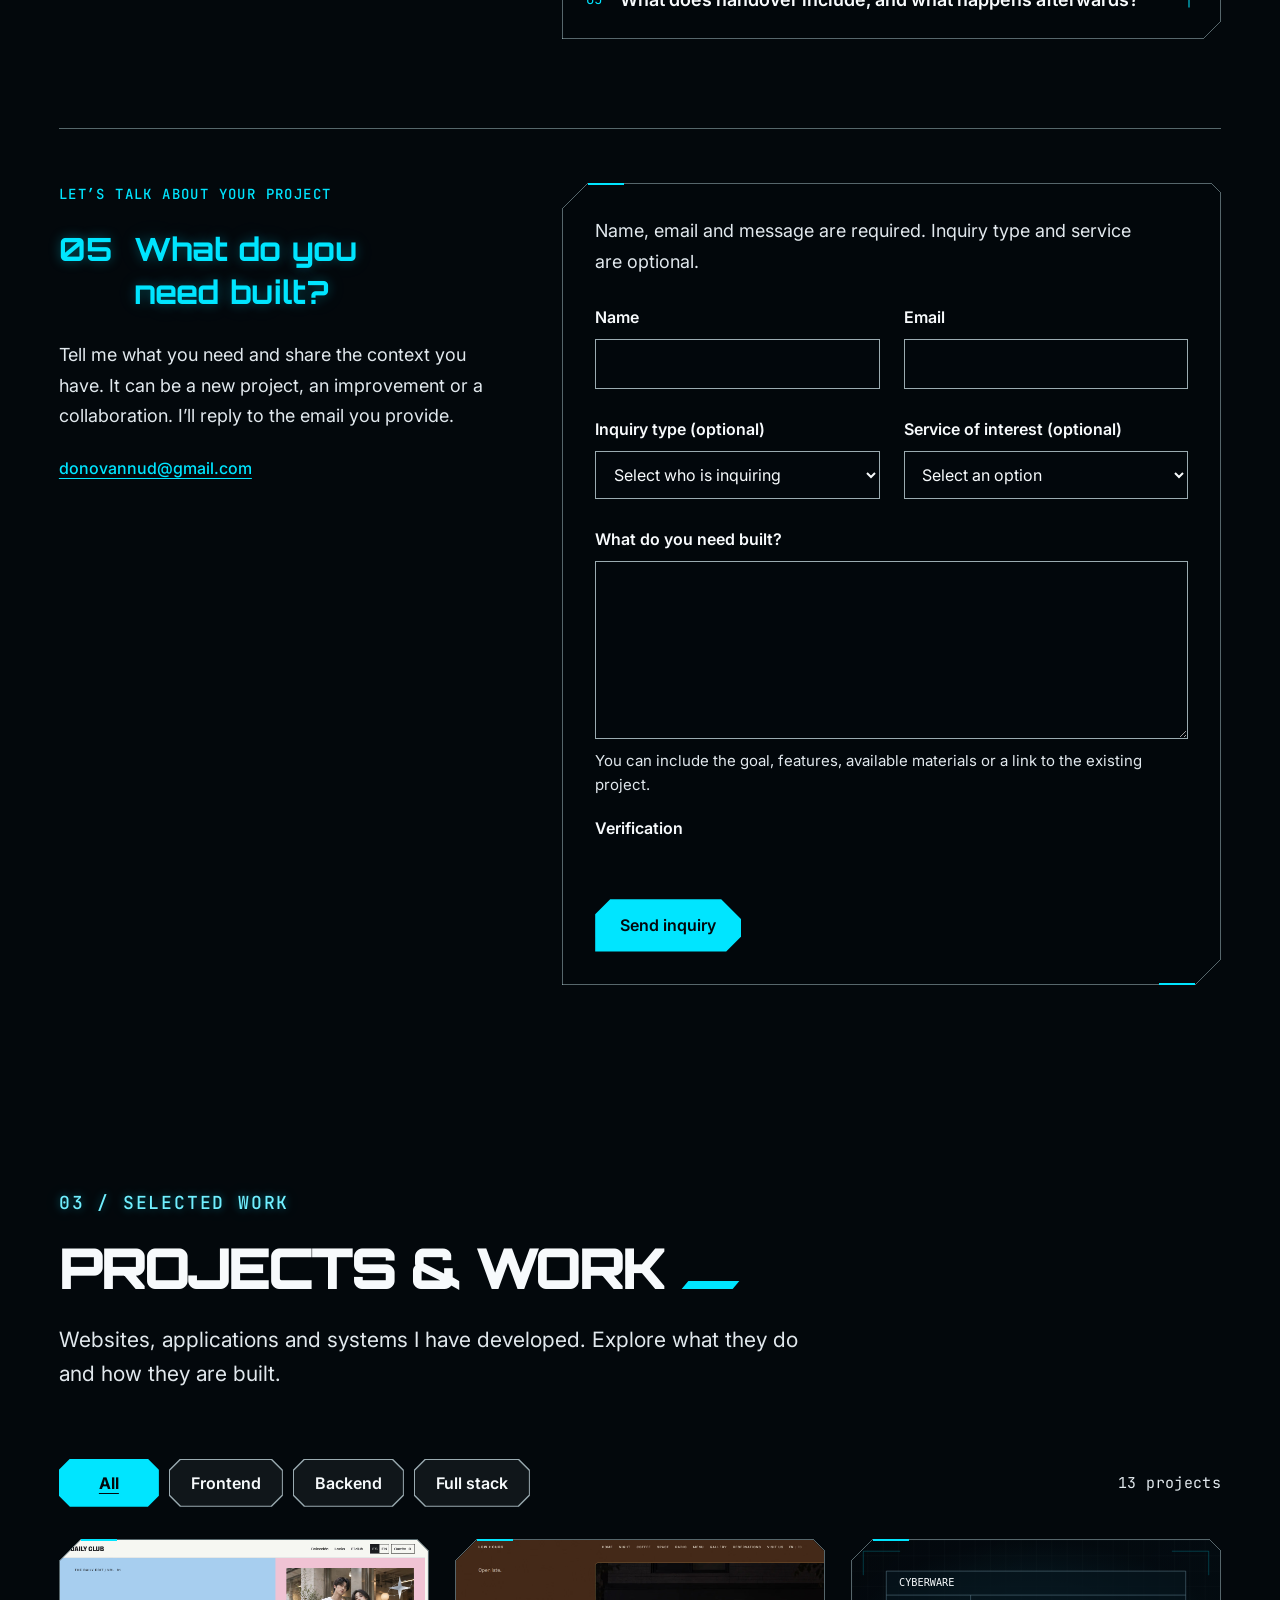
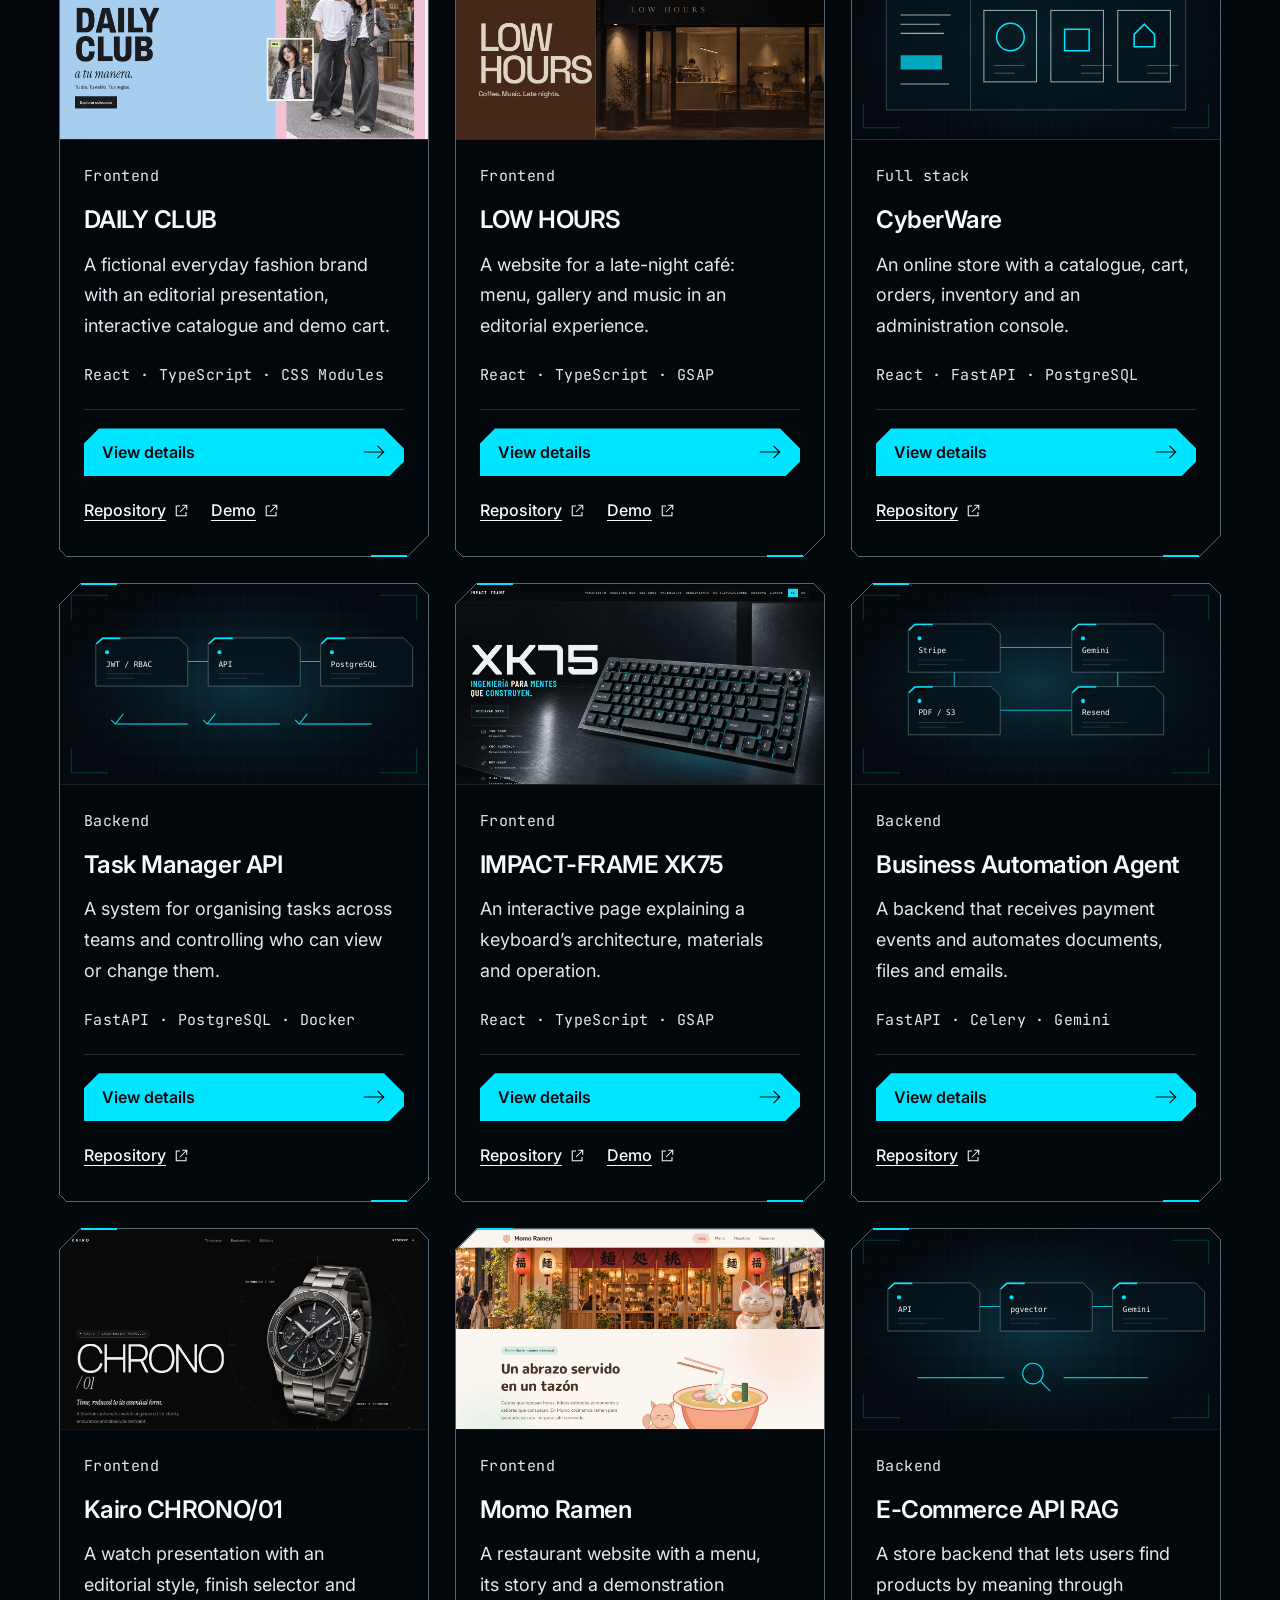
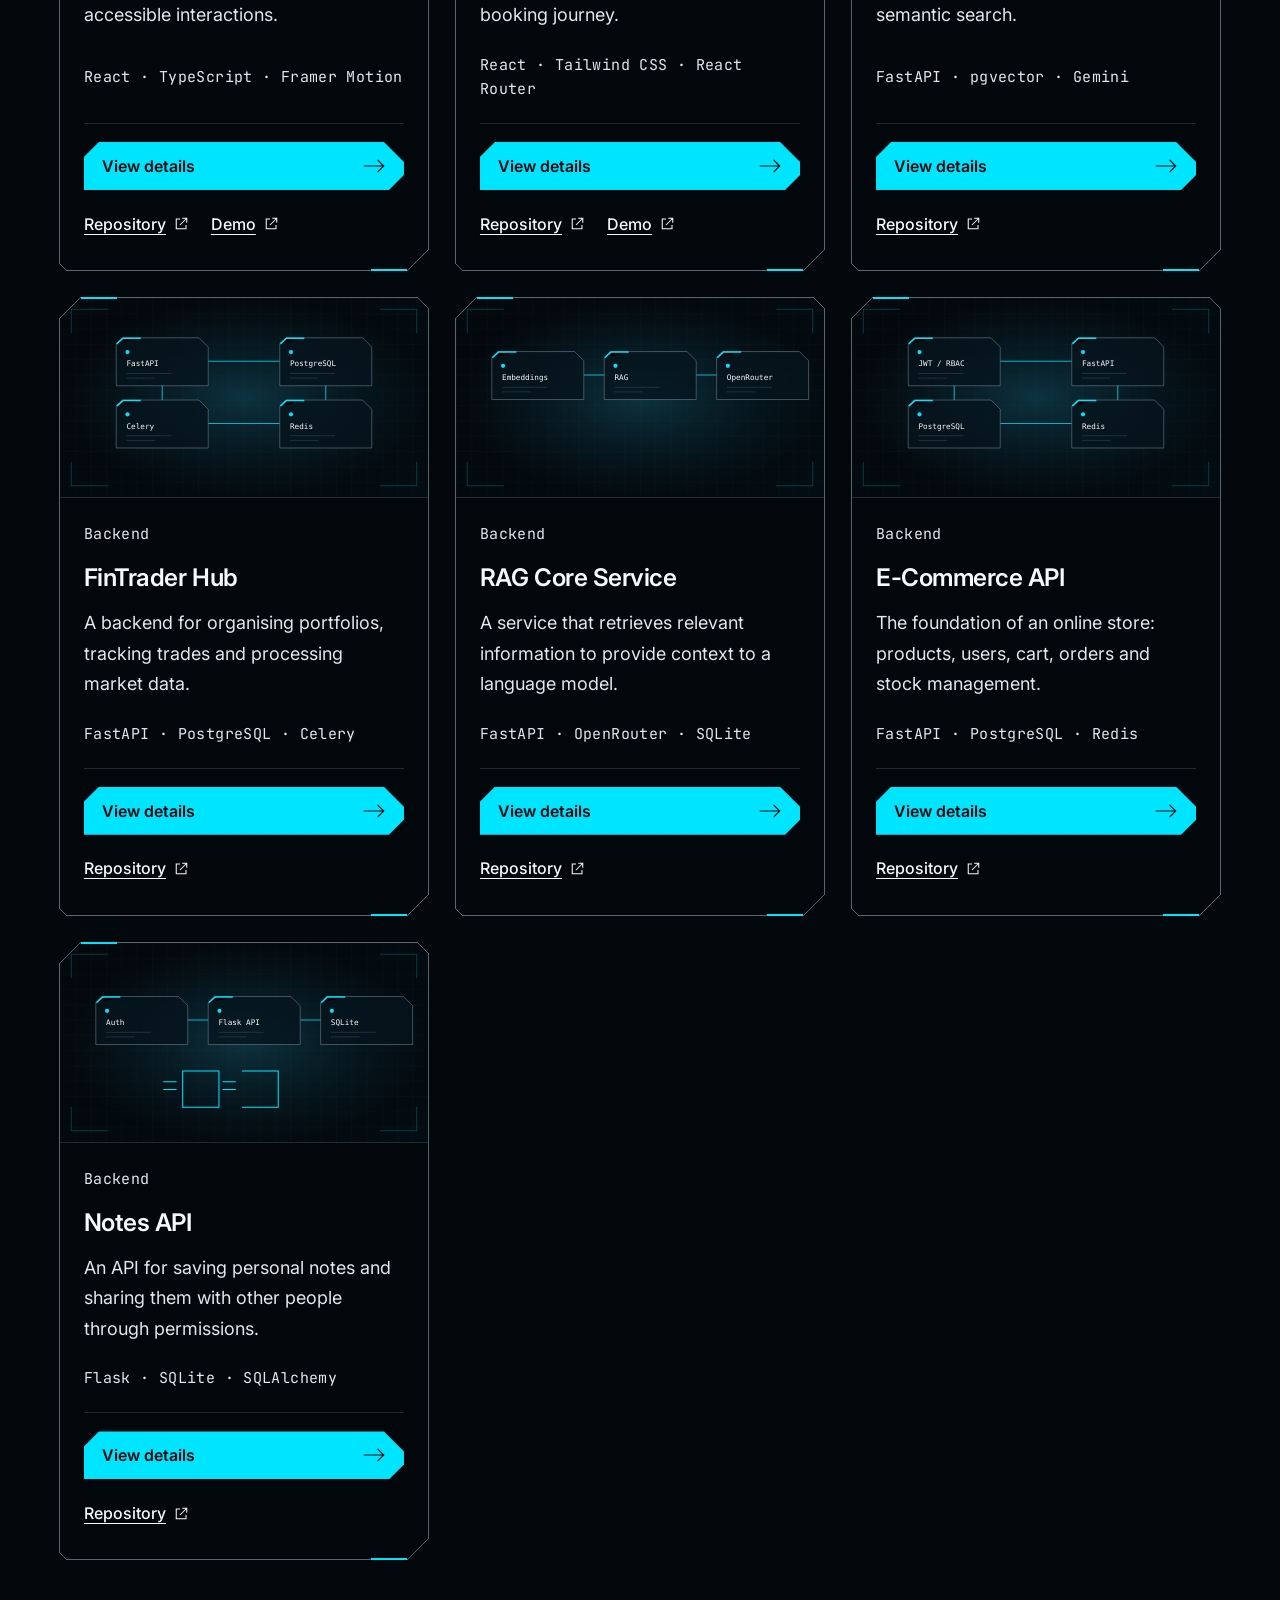
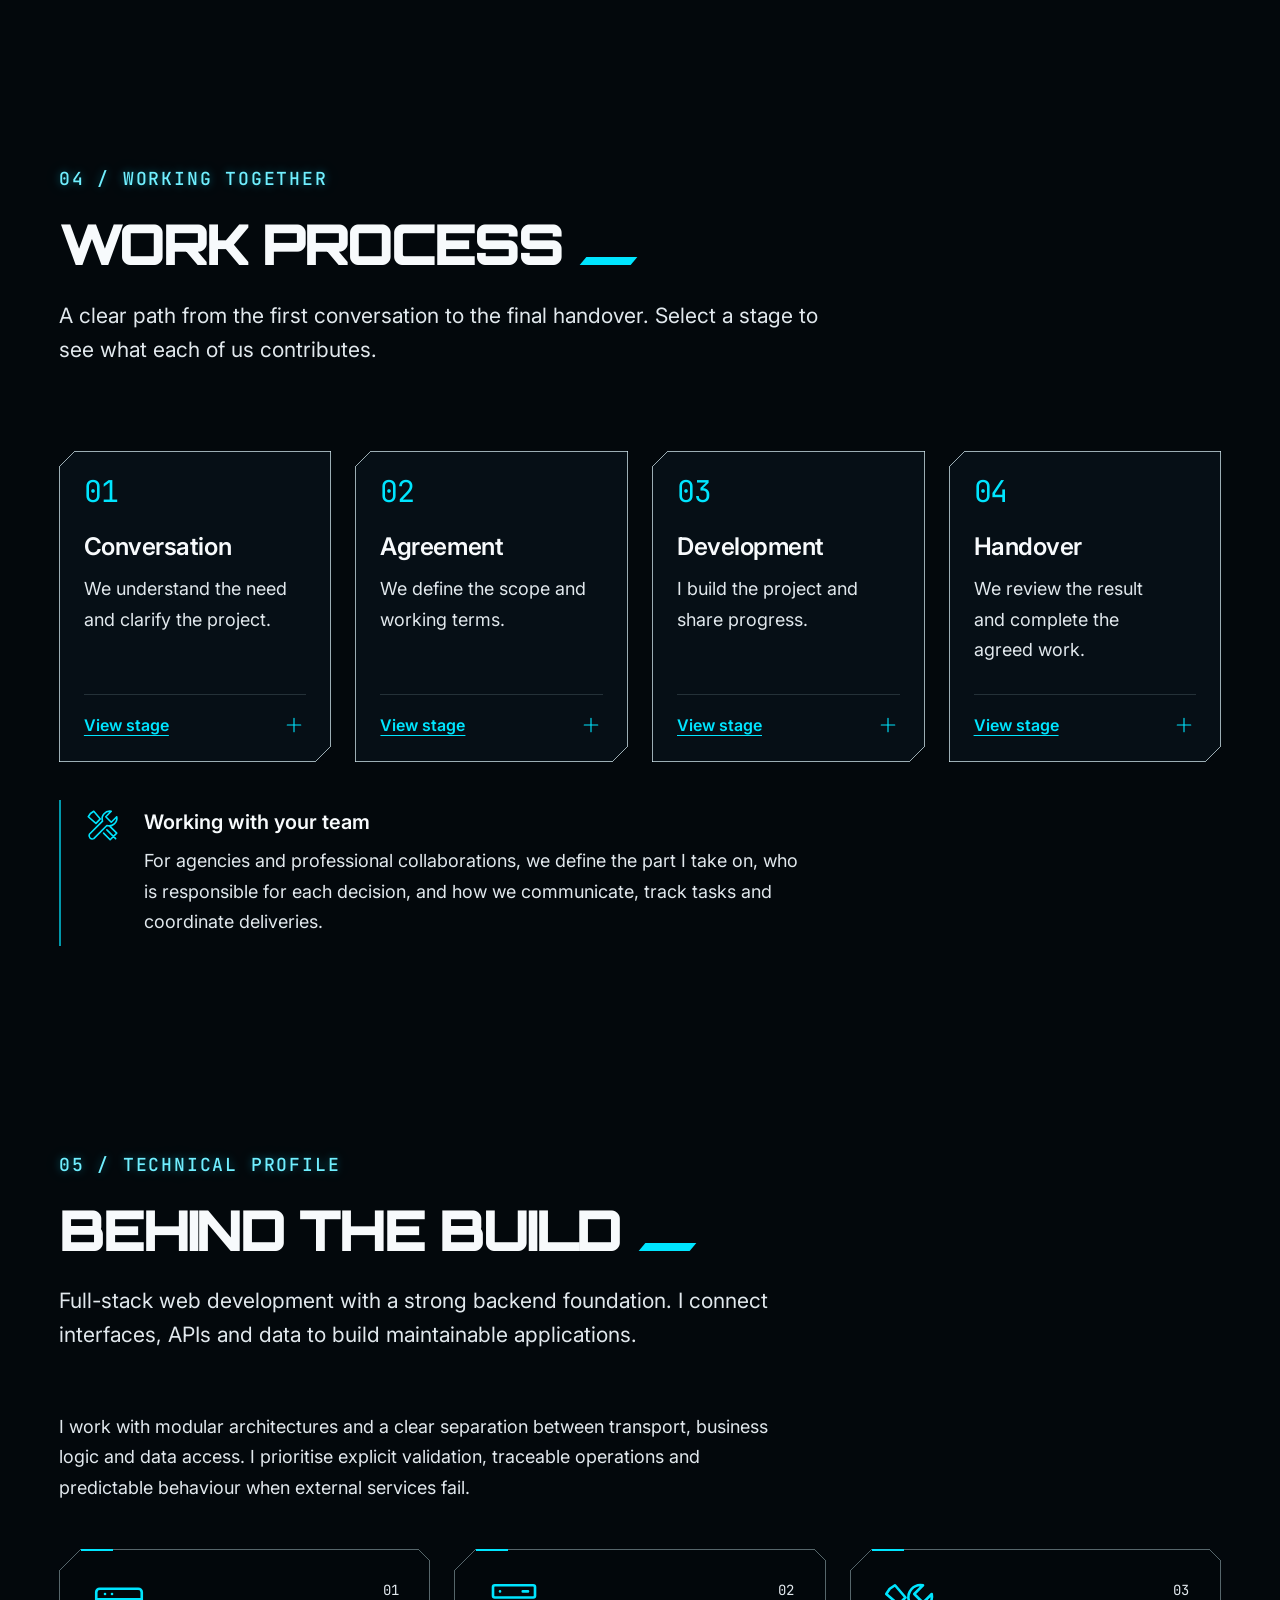
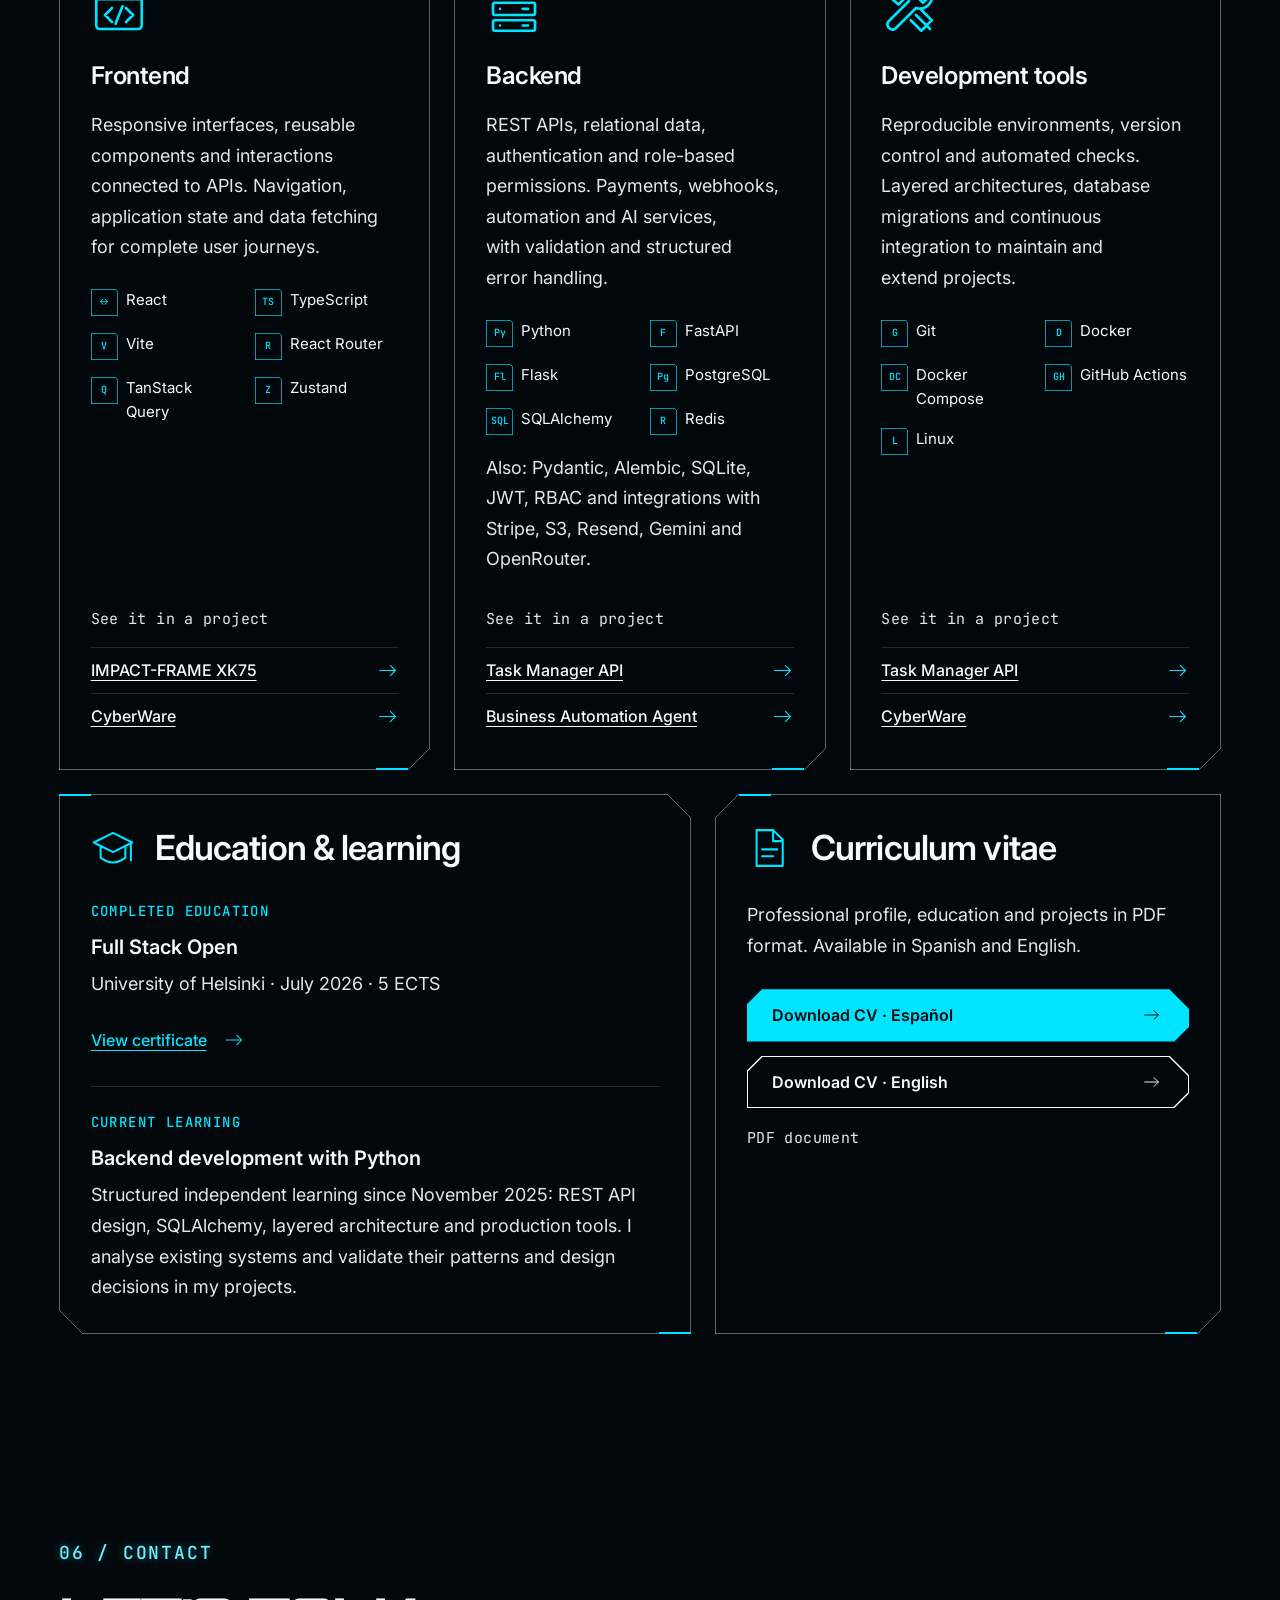
==== commit 756c58d1: "Make inquiry classification optional" ====
--- a/index.html
+++ b/index.html
@@ -357,7 +357,7 @@
         <section class="service-hub__block service-inquiry" aria-labelledby="inquiry-heading">
           <div class="service-inquiry__intro"><p class="stage-kicker" data-i18n="svcInquiryEyebrow">LET’S TALK ABOUT YOUR PROJECT</p><div class="service-hub__heading"><span class="service-hub__index" aria-hidden="true">05</span><h3 class="stage-title" id="inquiry-heading" data-i18n="svcInquiryTitle">What do you need built?</h3></div><p class="stage-copy" data-i18n="svcInquiryIntro">Tell me what you need and share the context you have. It can be a new project, an improvement or a collaboration. I’ll reply to the email you provide.</p><a class="service-inquiry__email" href="mailto:donovannud@gmail.com">donovannud@gmail.com</a></div>
         <form class="inquiry inquiry--services stage-surface angular-surface" id="inquiry" aria-labelledby="inquiry-heading" novalidate>
-          <p class="inquiry__intro" data-i18n="svcInquiryRequired">All fields are required. If you haven’t decided on a service, choose “I need guidance”.</p>
+          <p class="inquiry__intro" data-i18n="svcInquiryRequired">Name, email and message are required. Inquiry type and service are optional.</p>
 
           <noscript>
             <p class="inquiry__noscript">JavaScript is required to send from this page. Email <a href="mailto:donovannud@gmail.com">donovannud@gmail.com</a>. · Se necesita JavaScript para enviar desde esta página.</p>
@@ -385,8 +385,8 @@
             </div>
 
             <div class="inquiry__field">
-              <label for="inquiry-audience" data-i18n="inquiryAudience">Inquiry type</label>
-              <select id="inquiry-audience" name="audience" required aria-describedby="inquiry-audience-error">
+              <label for="inquiry-audience"><span data-i18n="inquiryAudience">Inquiry type</span> <span data-i18n="inquiryOptional">(optional)</span></label>
+              <select id="inquiry-audience" name="audience" aria-describedby="inquiry-audience-error">
                 <option value="" data-i18n="inquiryAudiencePlaceholder">Select who is inquiring</option>
                 <option value="direct" data-i18n="inquiryAudienceDirect">Business or professional</option>
                 <option value="agency" data-i18n="inquiryAudienceAgency">Agency or studio</option>
@@ -396,8 +396,8 @@
               <p class="inquiry__field-error" id="inquiry-audience-error" hidden></p>
             </div>
             <div class="inquiry__field">
-              <label for="inquiry-service" data-i18n="inquiryService">Service of interest</label>
-              <select id="inquiry-service" name="service" required aria-describedby="inquiry-service-error">
+              <label for="inquiry-service"><span data-i18n="inquiryService">Service of interest</span> <span data-i18n="inquiryOptional">(optional)</span></label>
+              <select id="inquiry-service" name="service" aria-describedby="inquiry-service-error">
                 <option value="" data-i18n="inquiryServicePlaceholder">Select an option</option>
                 <option value="guidance" data-i18n="inquiryServiceGuidance">I need guidance</option>
                 <optgroup label="Businesses and professionals" data-i18n-label="svcNavDirect"><option value="web" data-audience="direct" data-i18n="svc_web_title">Business and professional websites</option>
--- a/styles/inquiry.css
+++ b/styles/inquiry.css
@@ -9,7 +9,7 @@
 .inquiry__field input:focus-visible,.inquiry__field select:focus-visible,.inquiry__field textarea:focus-visible { outline:2px solid var(--stage-cyan); outline-offset:2px; border-color:var(--stage-cyan); }
 .inquiry__field input[aria-invalid="true"],.inquiry__field select[aria-invalid="true"],.inquiry__field textarea[aria-invalid="true"] { border-color:#ff9baf; }
 .inquiry__turnstile { display:flex; flex-direction:column; gap:.4rem; margin-top:1.15rem; }
-.inquiry__turnstile-widget { min-height:65px; max-width:100%; overflow-x:auto; }
+.inquiry__turnstile-widget { min-height:0; max-width:100%; overflow-x:auto; }
 .inquiry__turnstile-widget[aria-invalid="true"] { outline:2px solid #ff9baf; outline-offset:2px; }
 .inquiry__status { min-height:1.4em; margin:1rem 0 .75rem; }
 .inquiry__submit-row { display:flex; flex-wrap:wrap; align-items:center; gap:.85rem 1.25rem; }
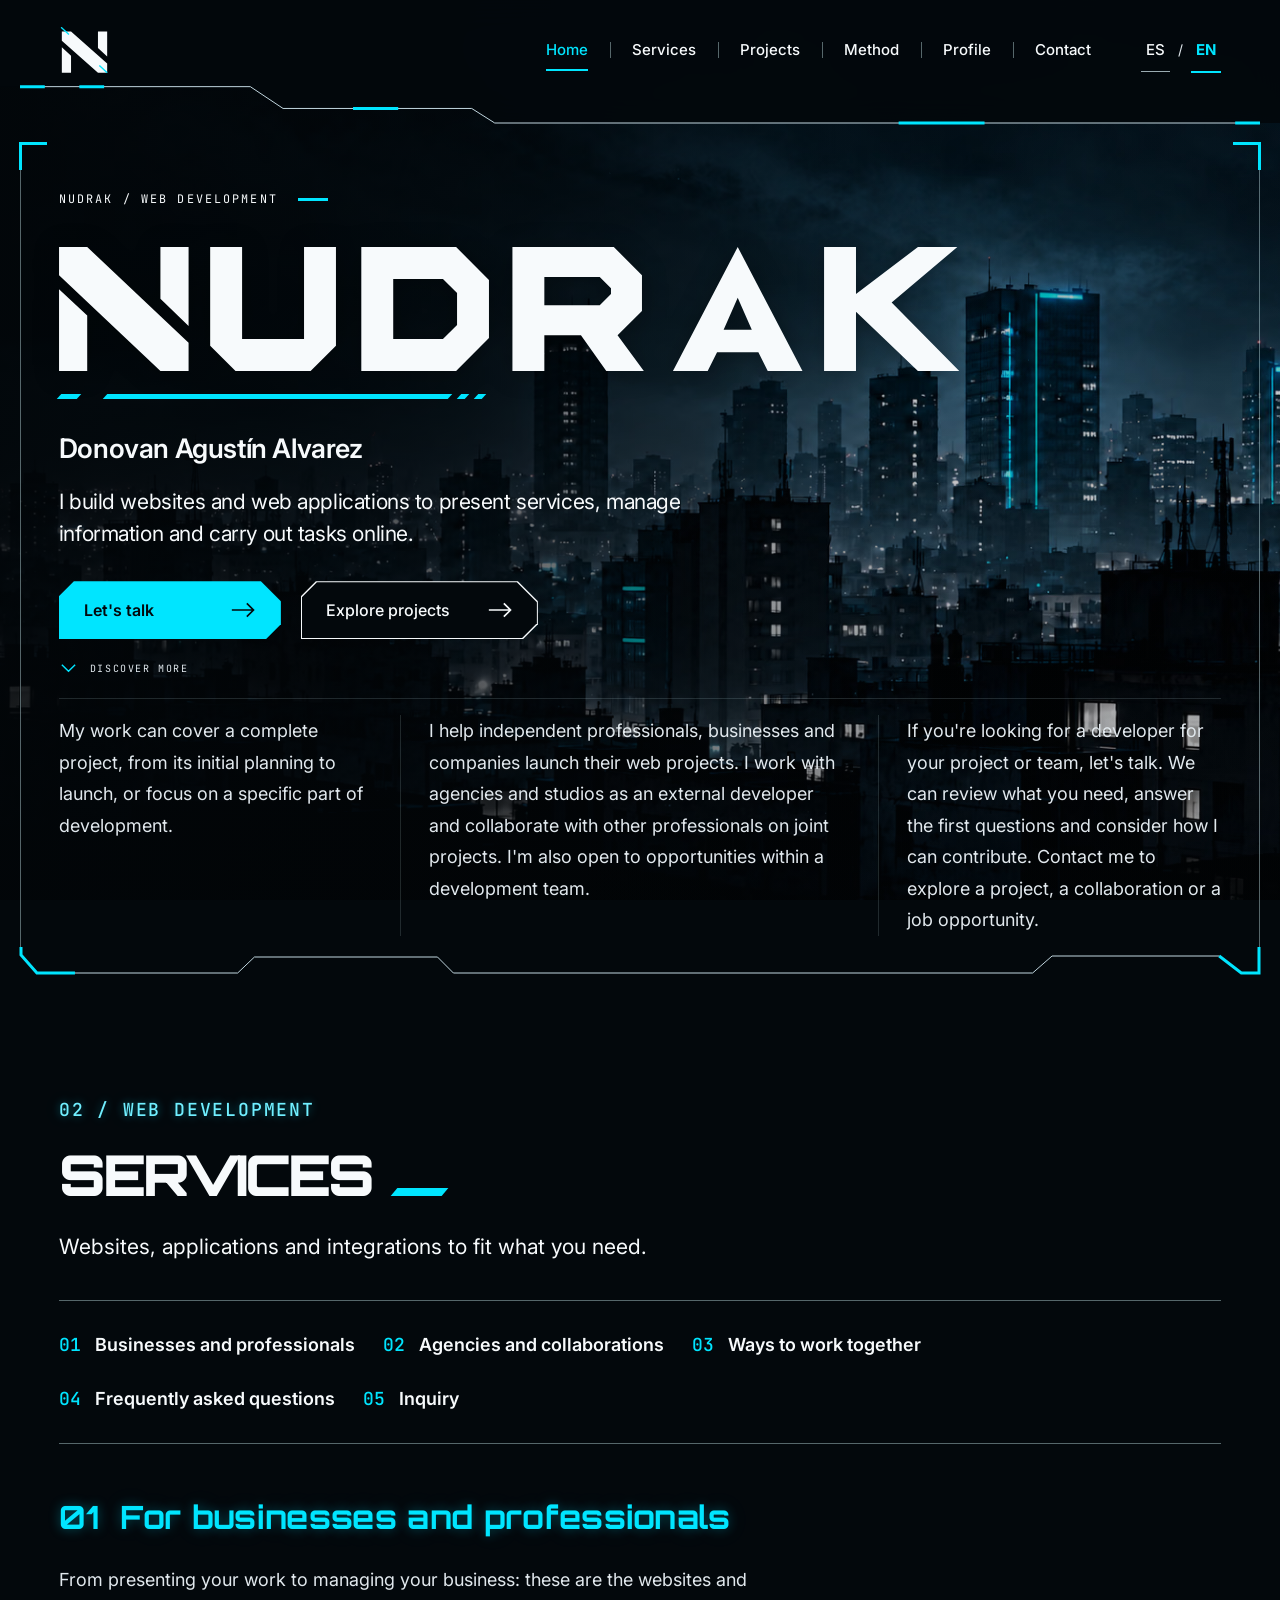
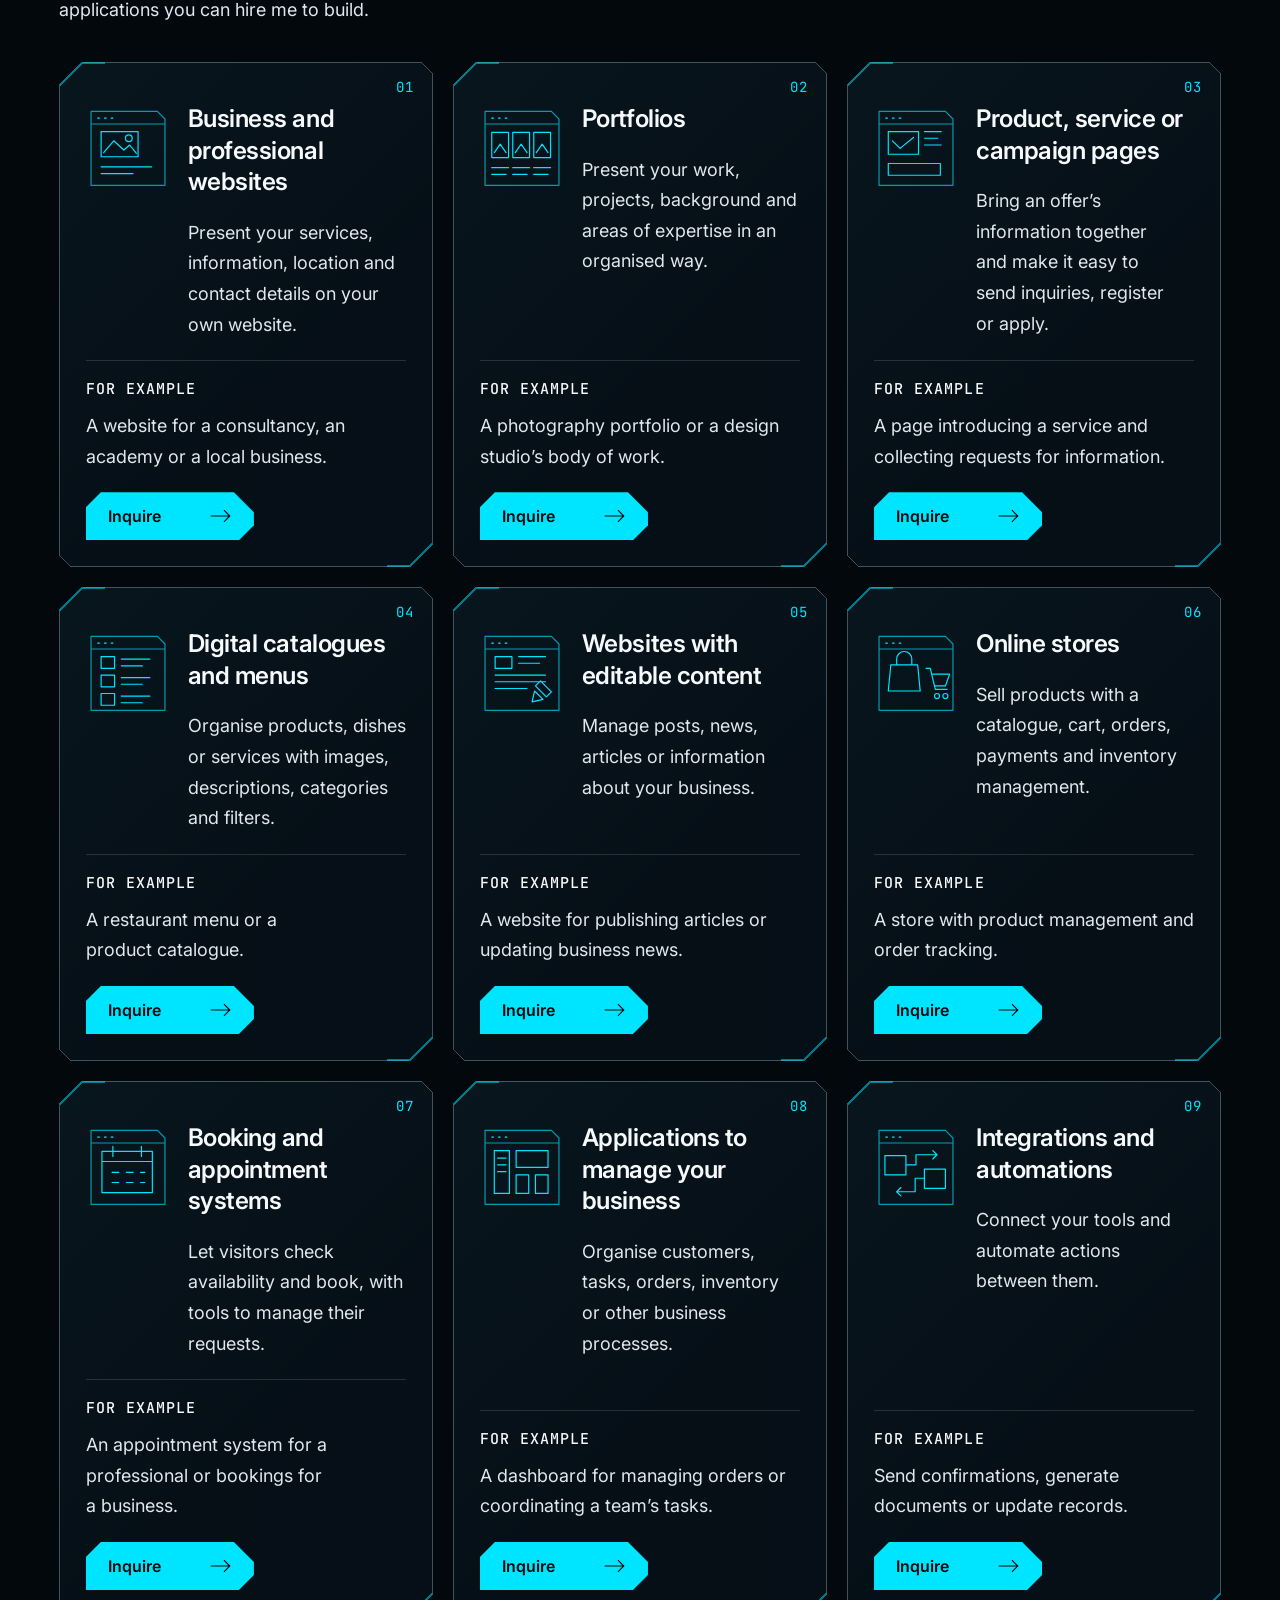
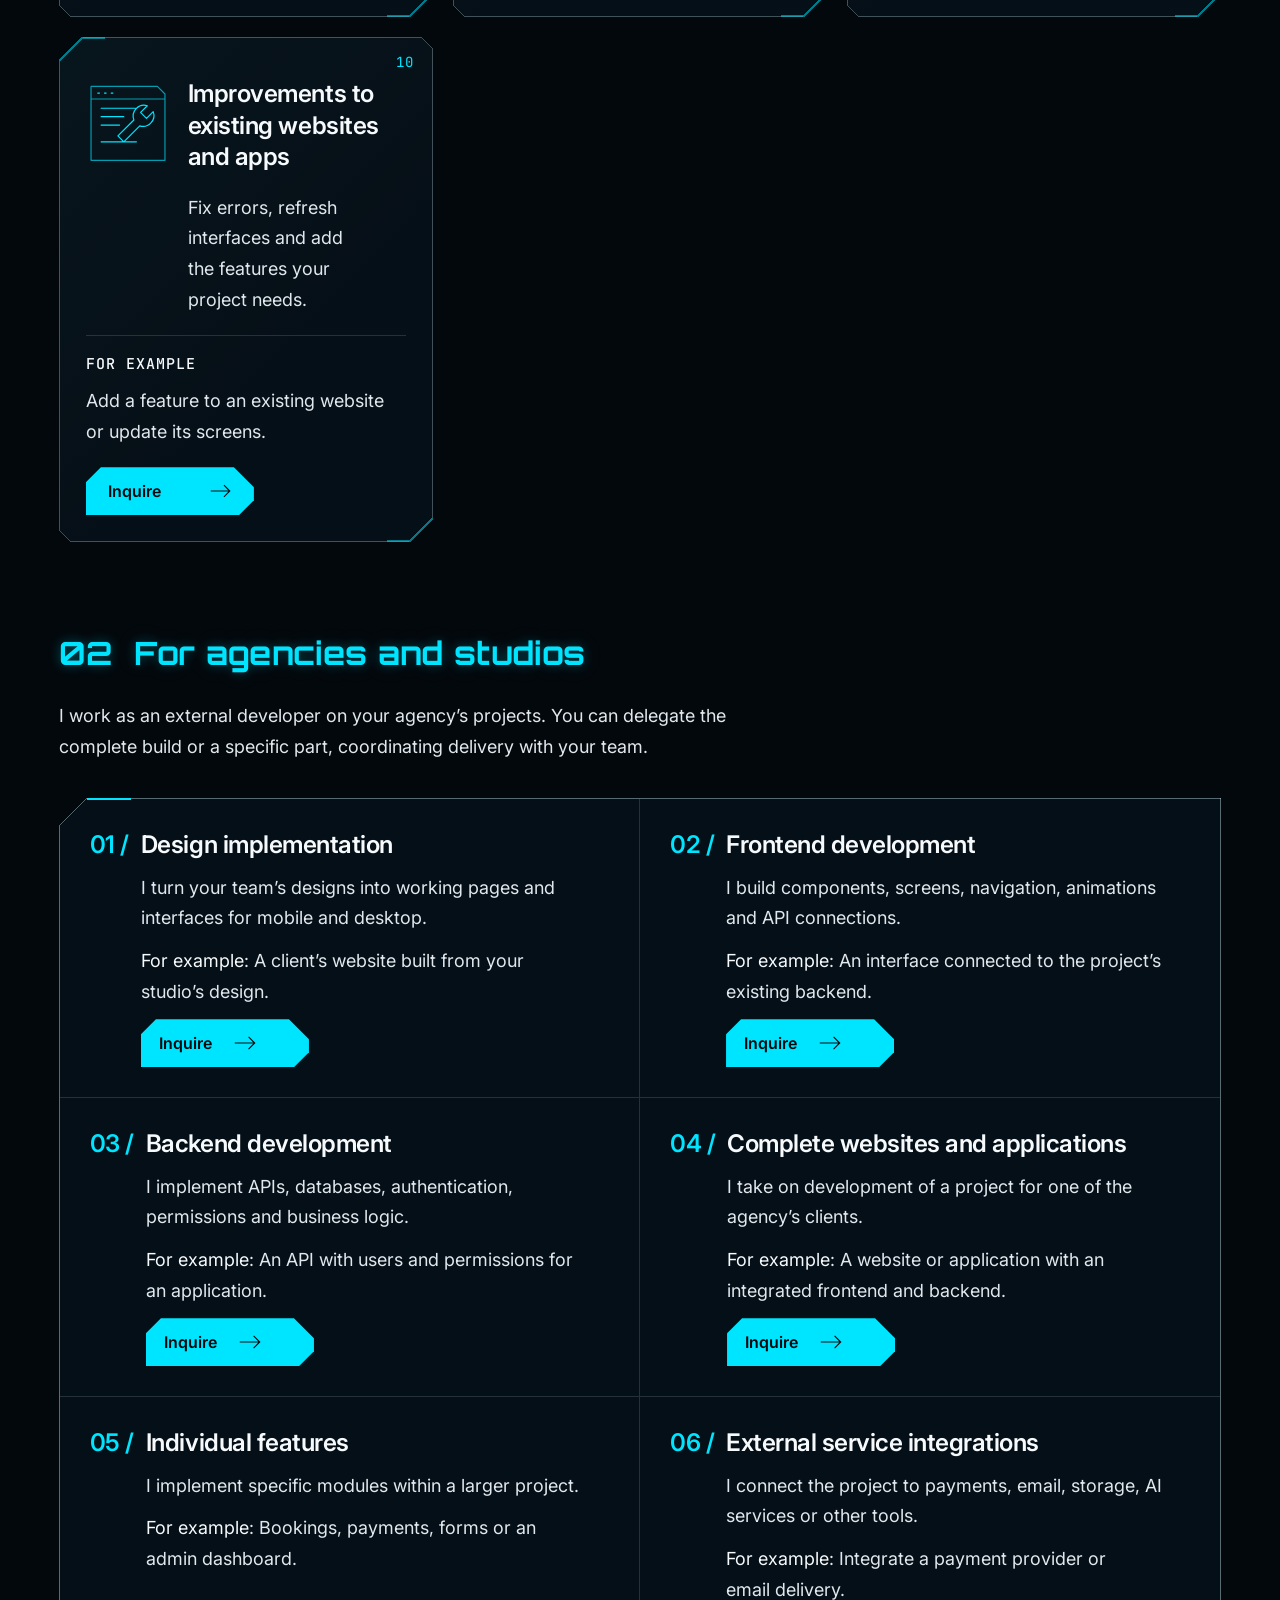
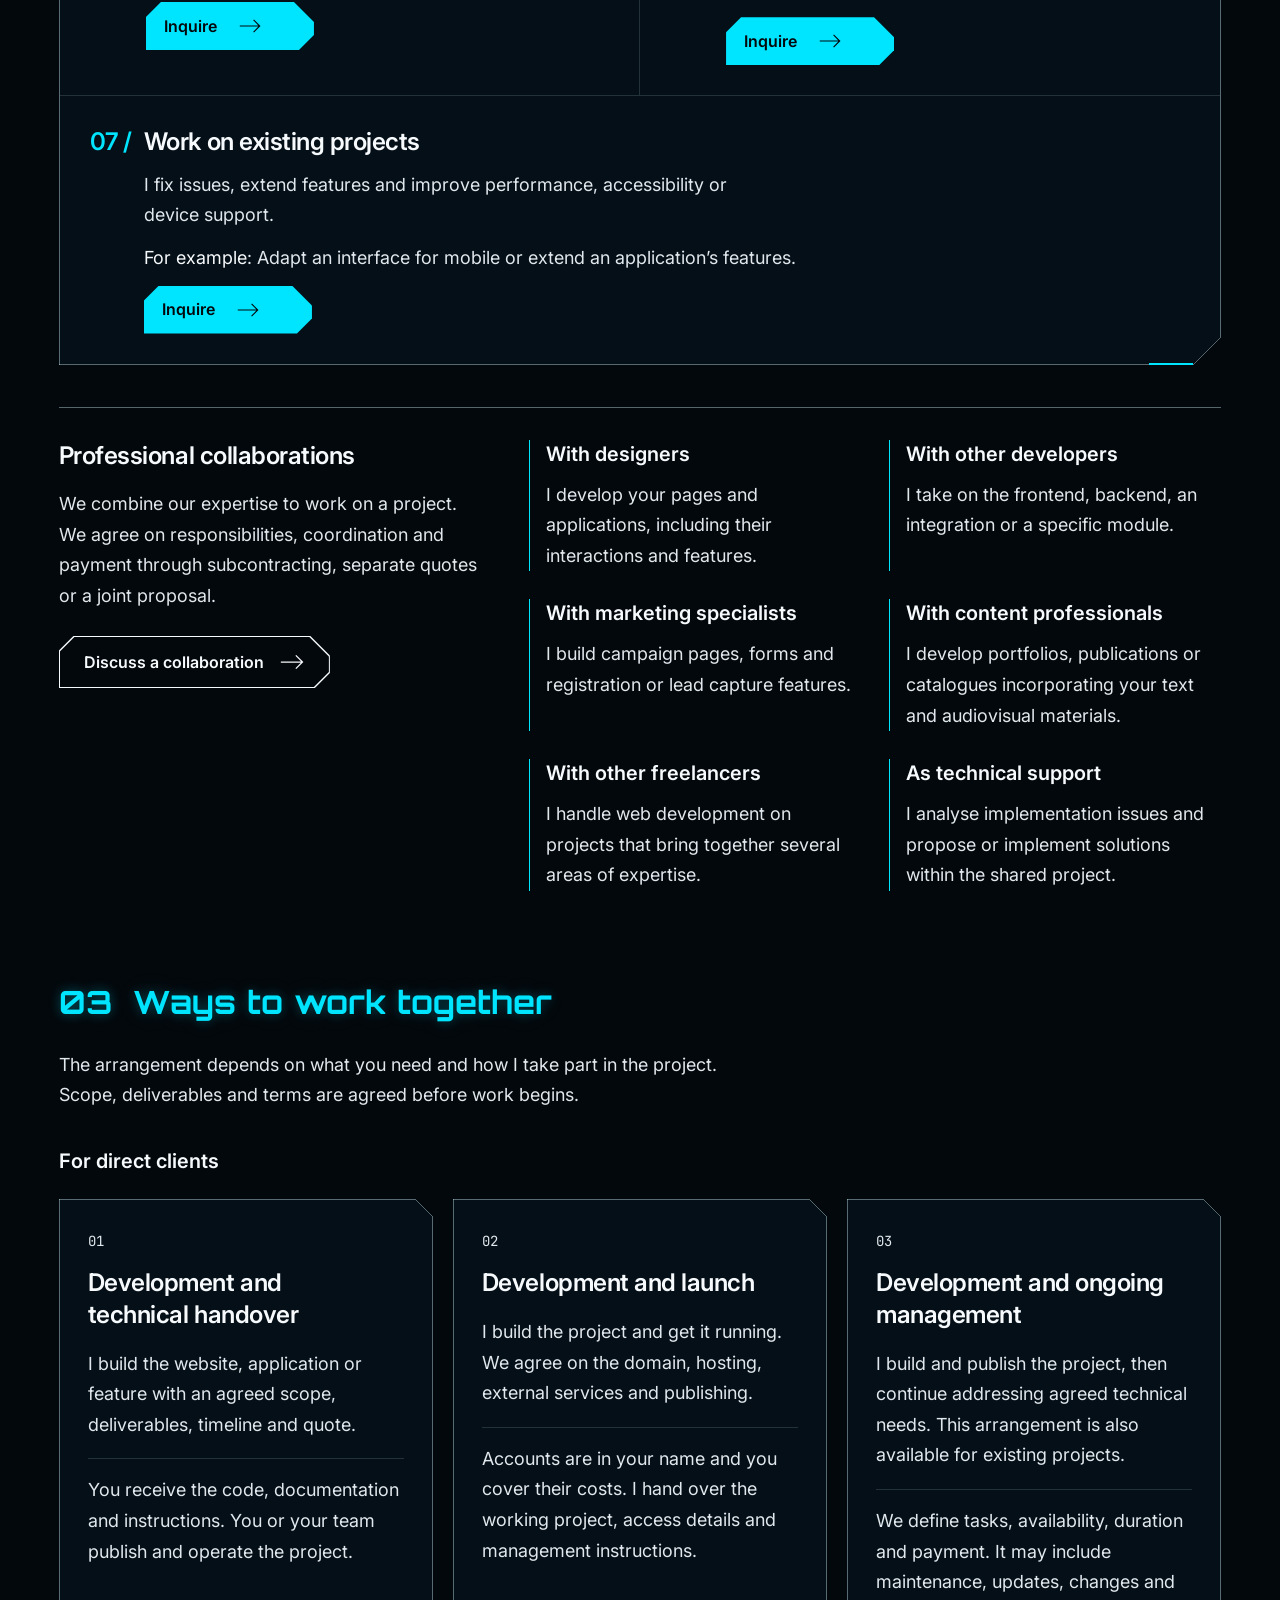
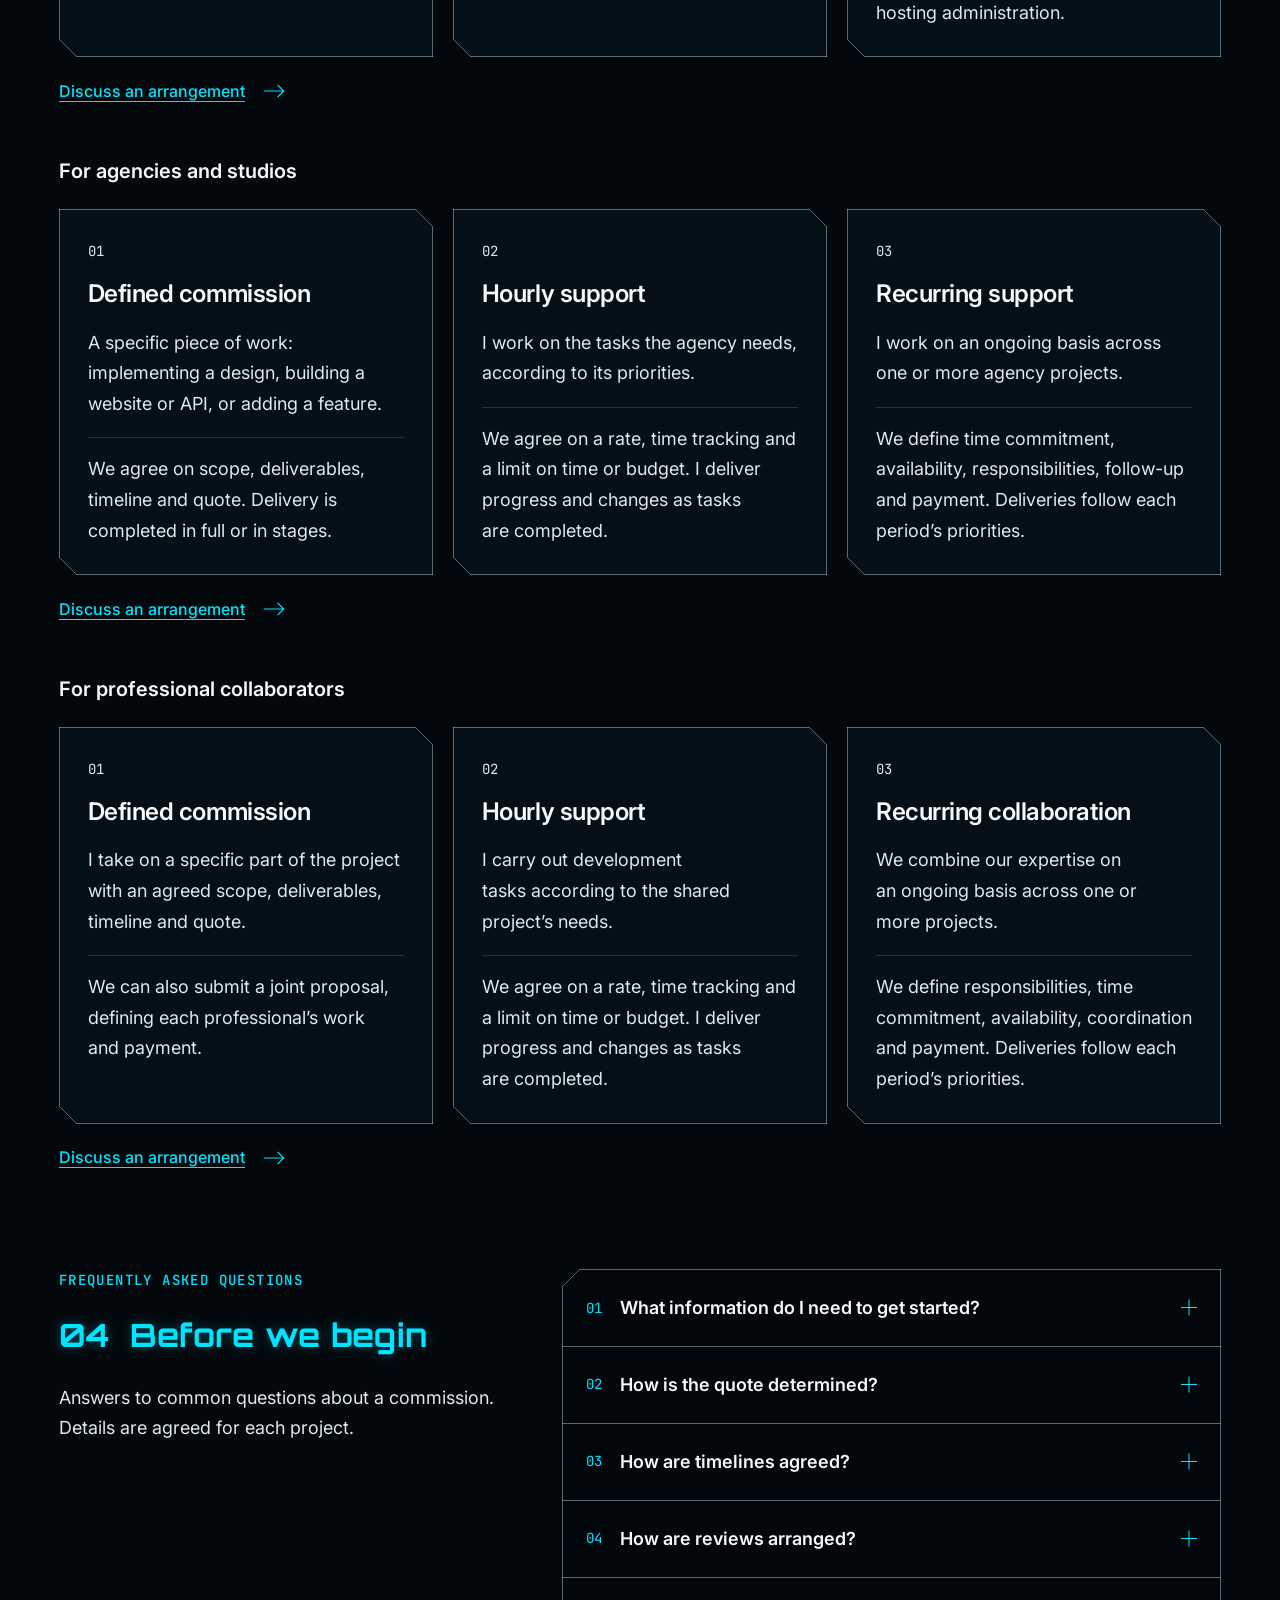
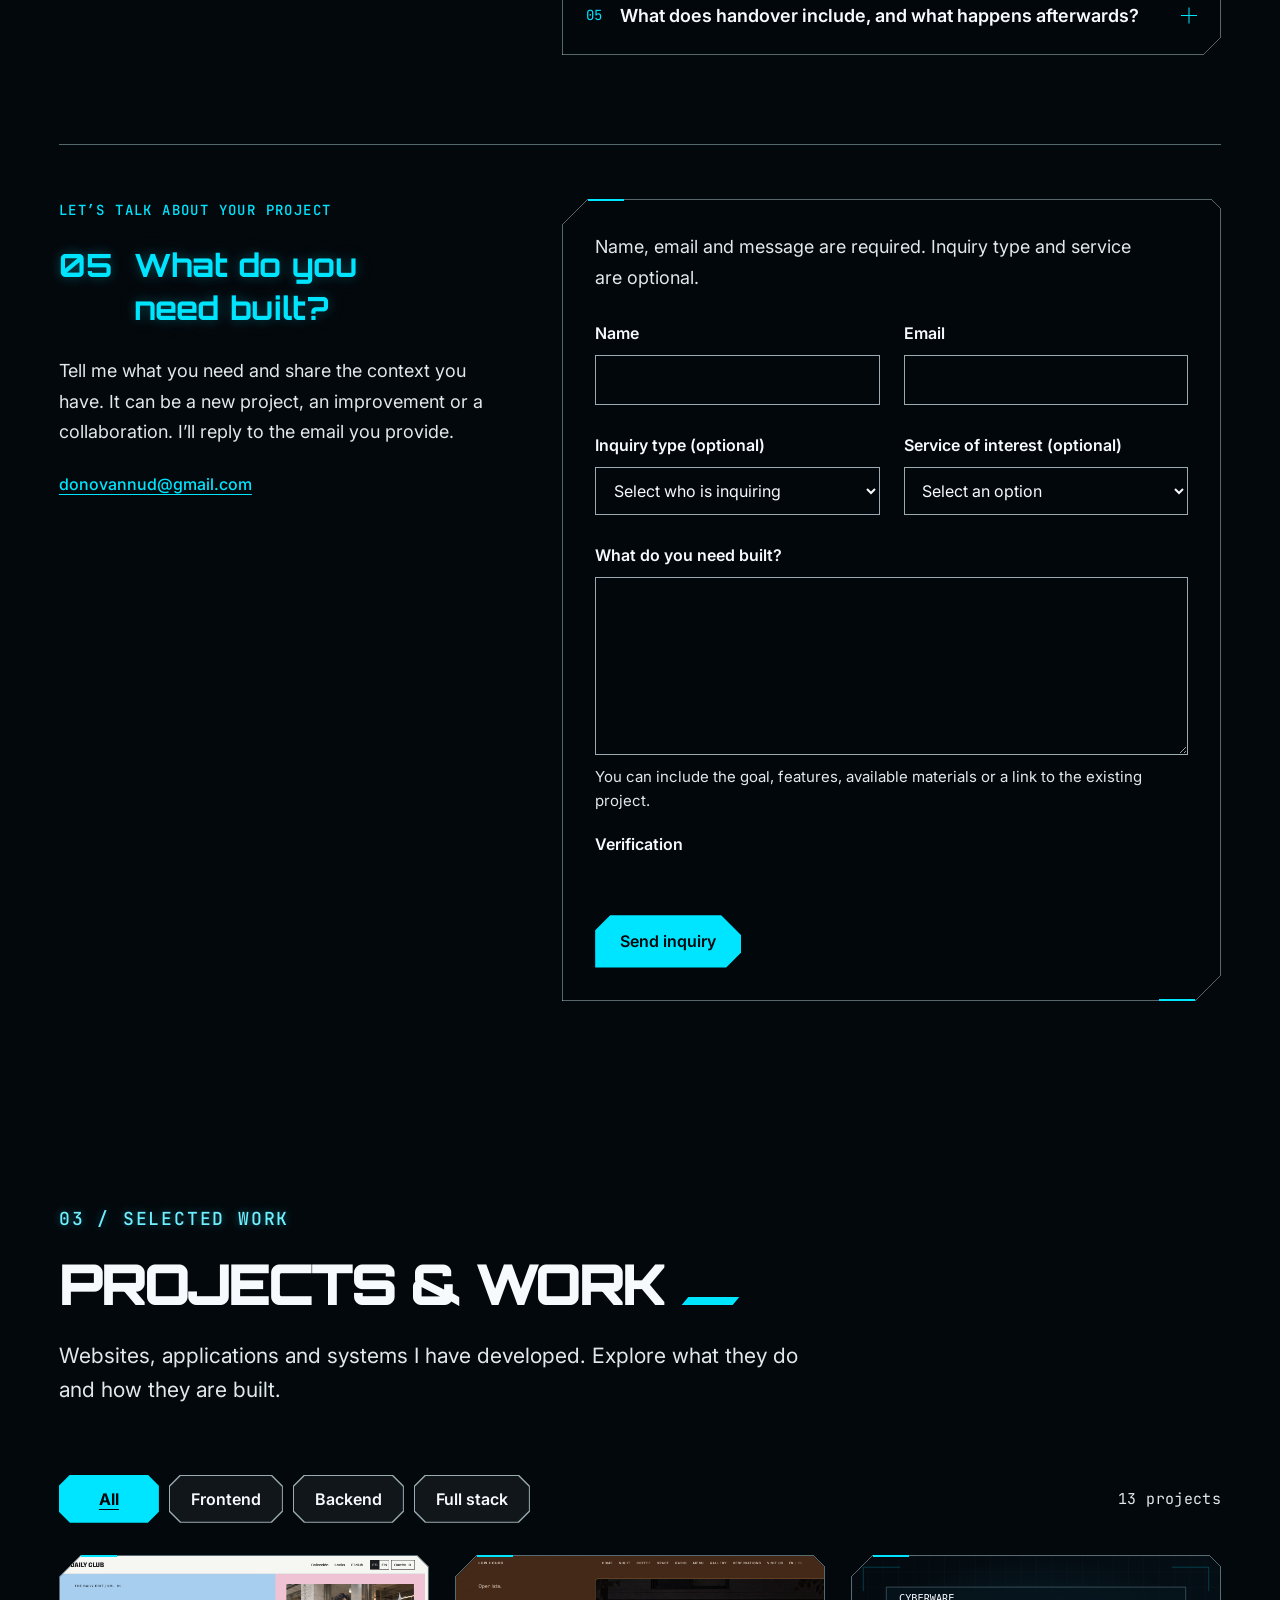
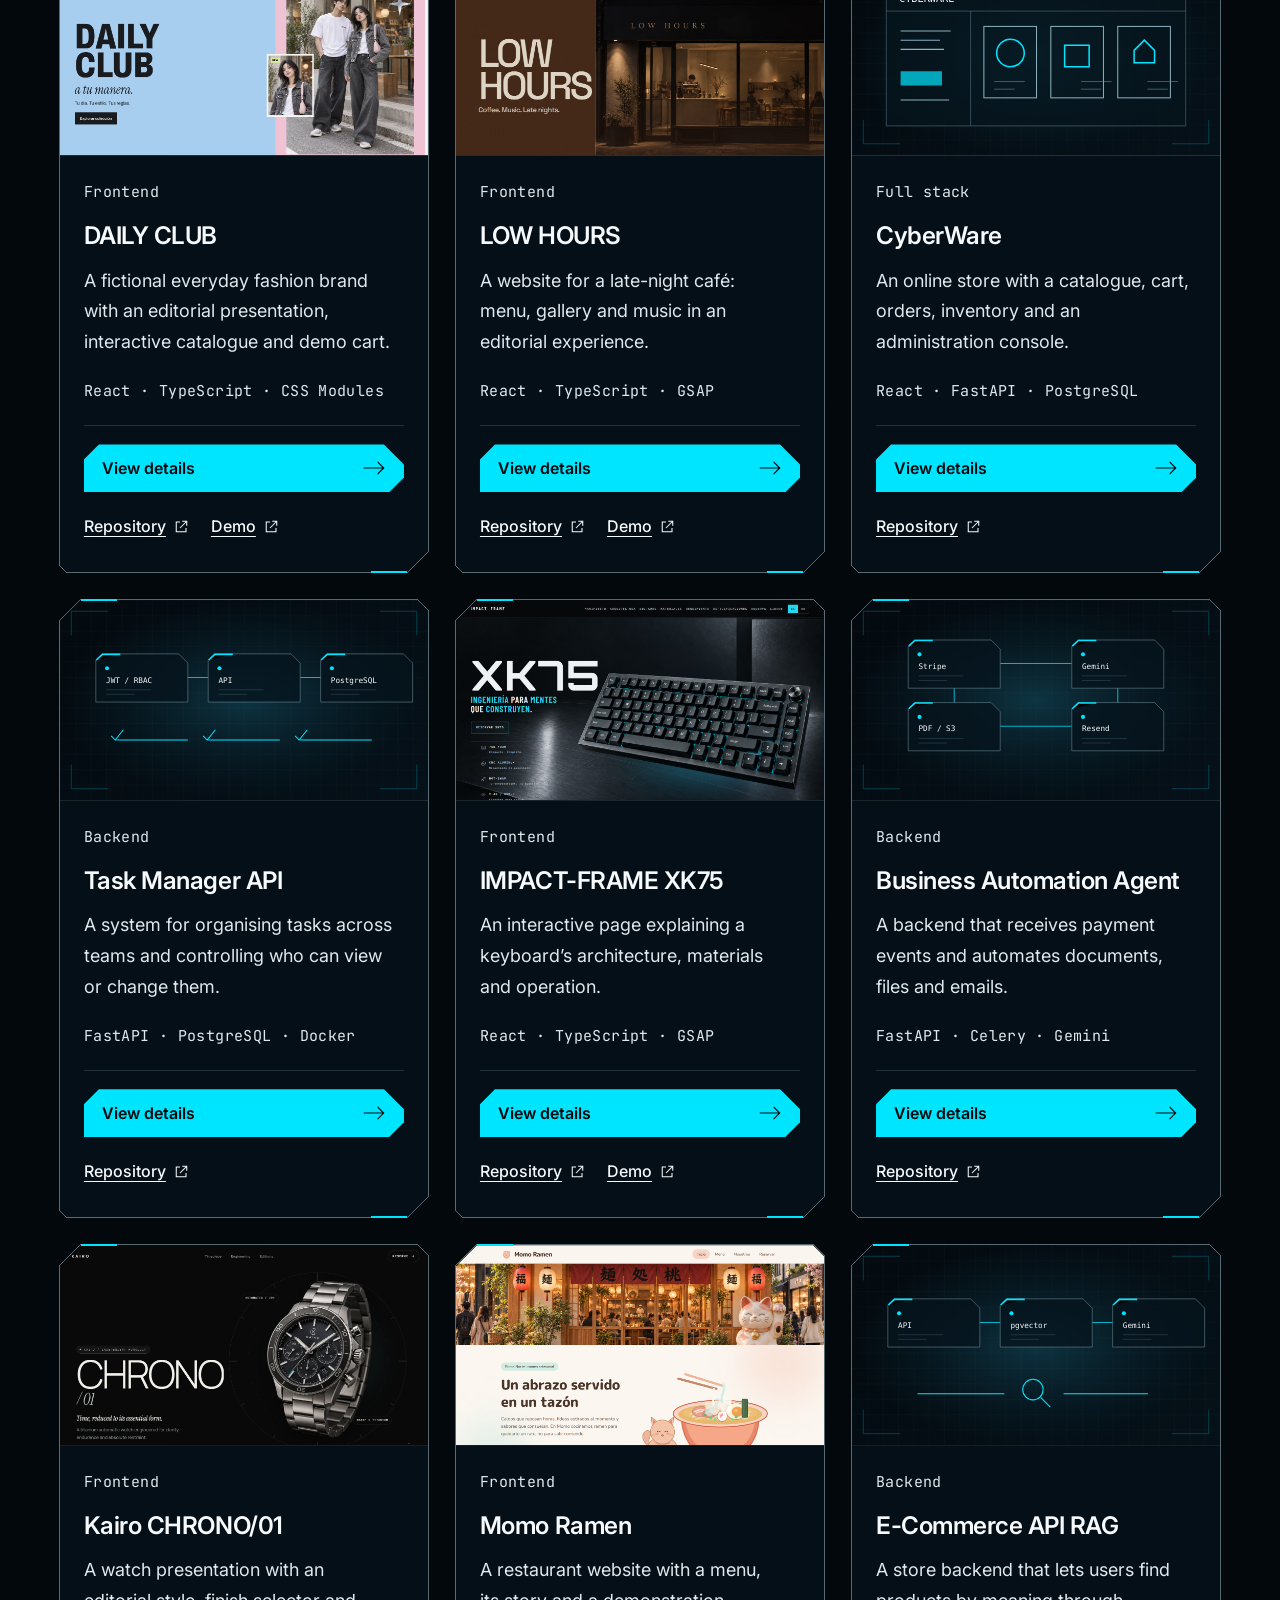
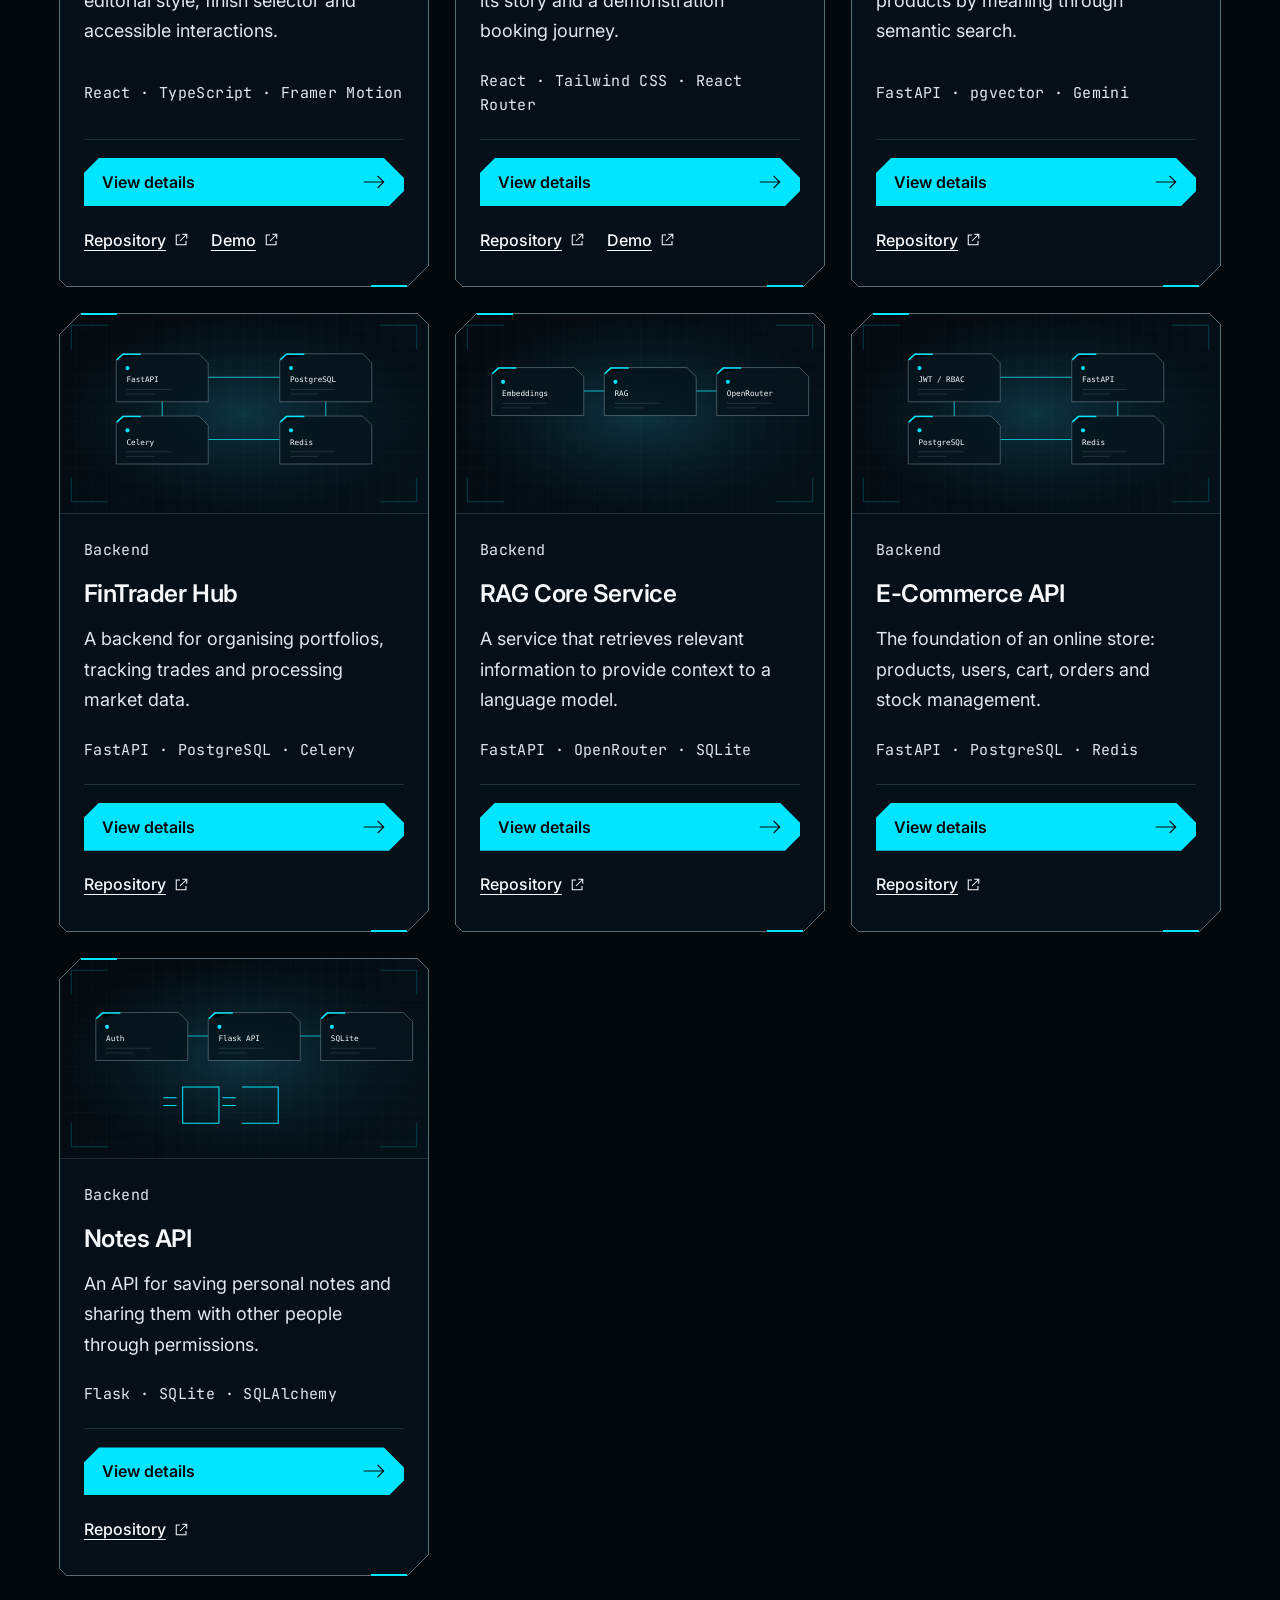
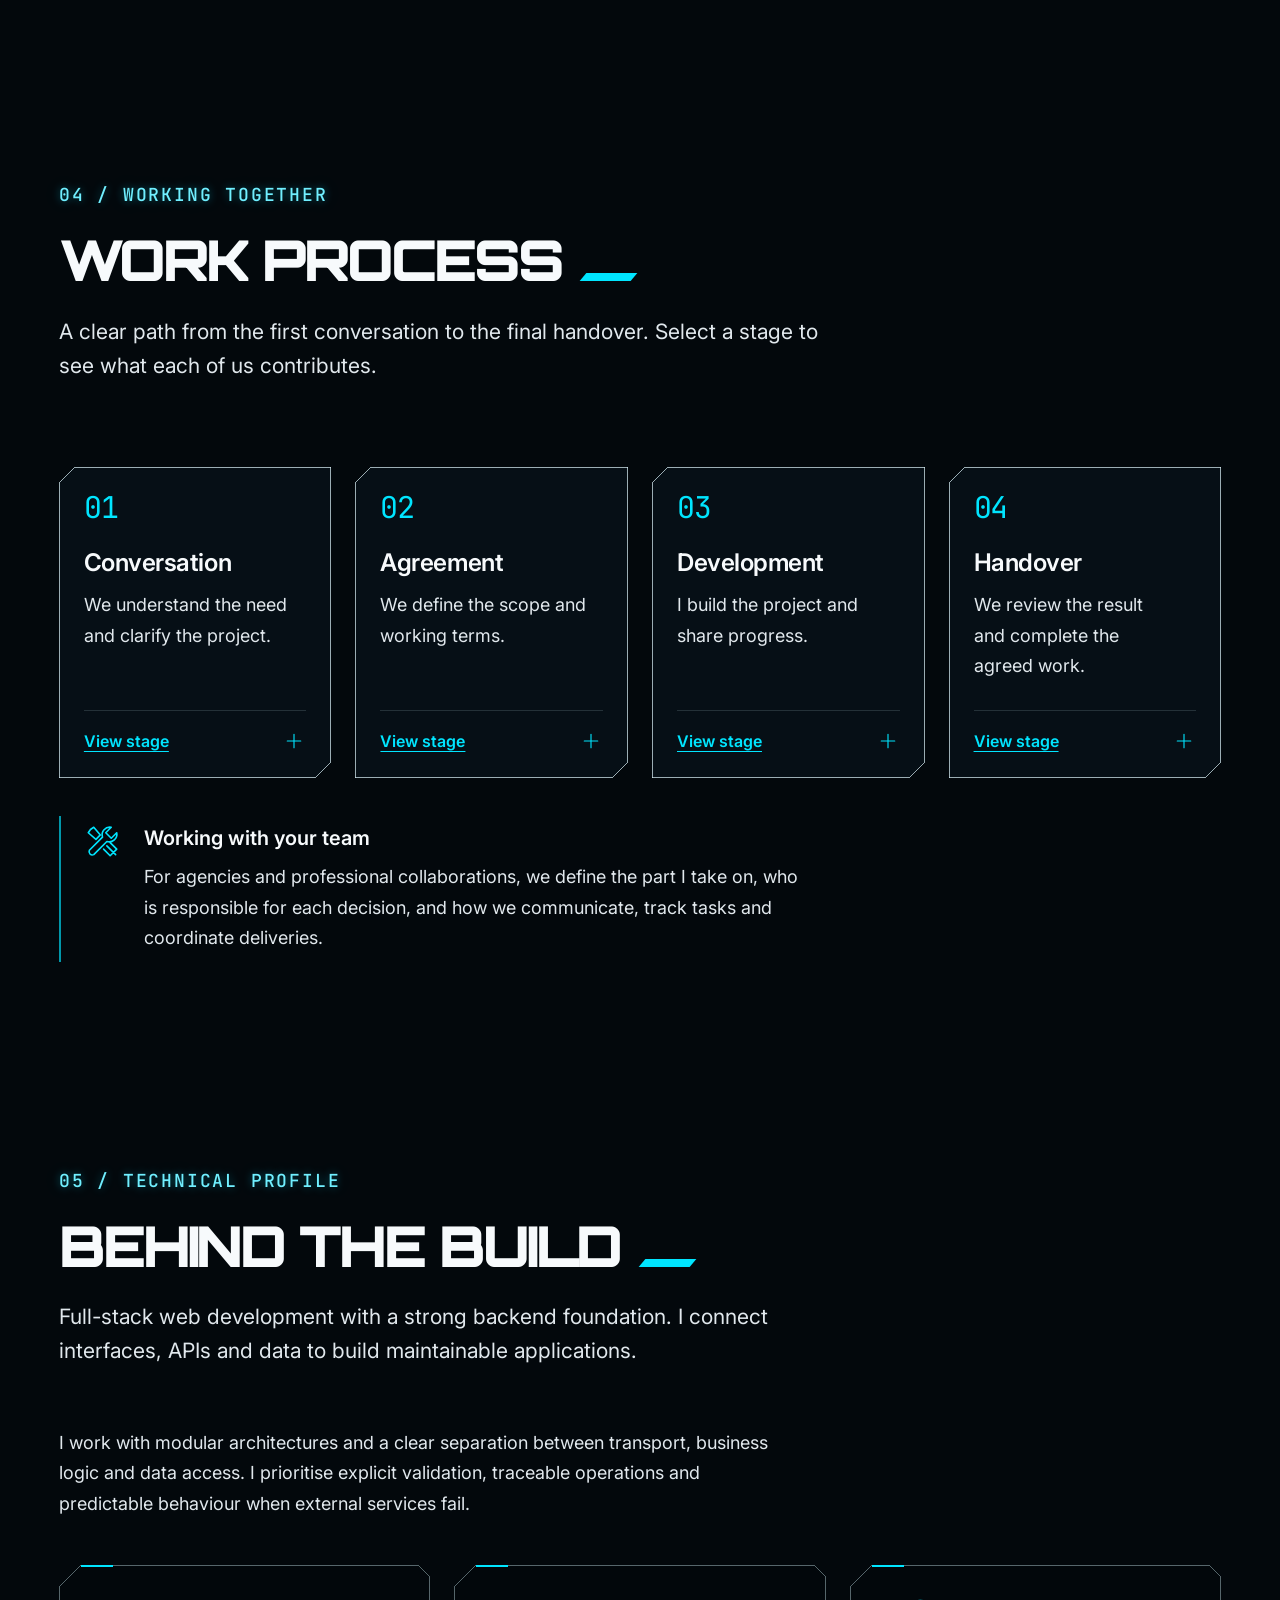
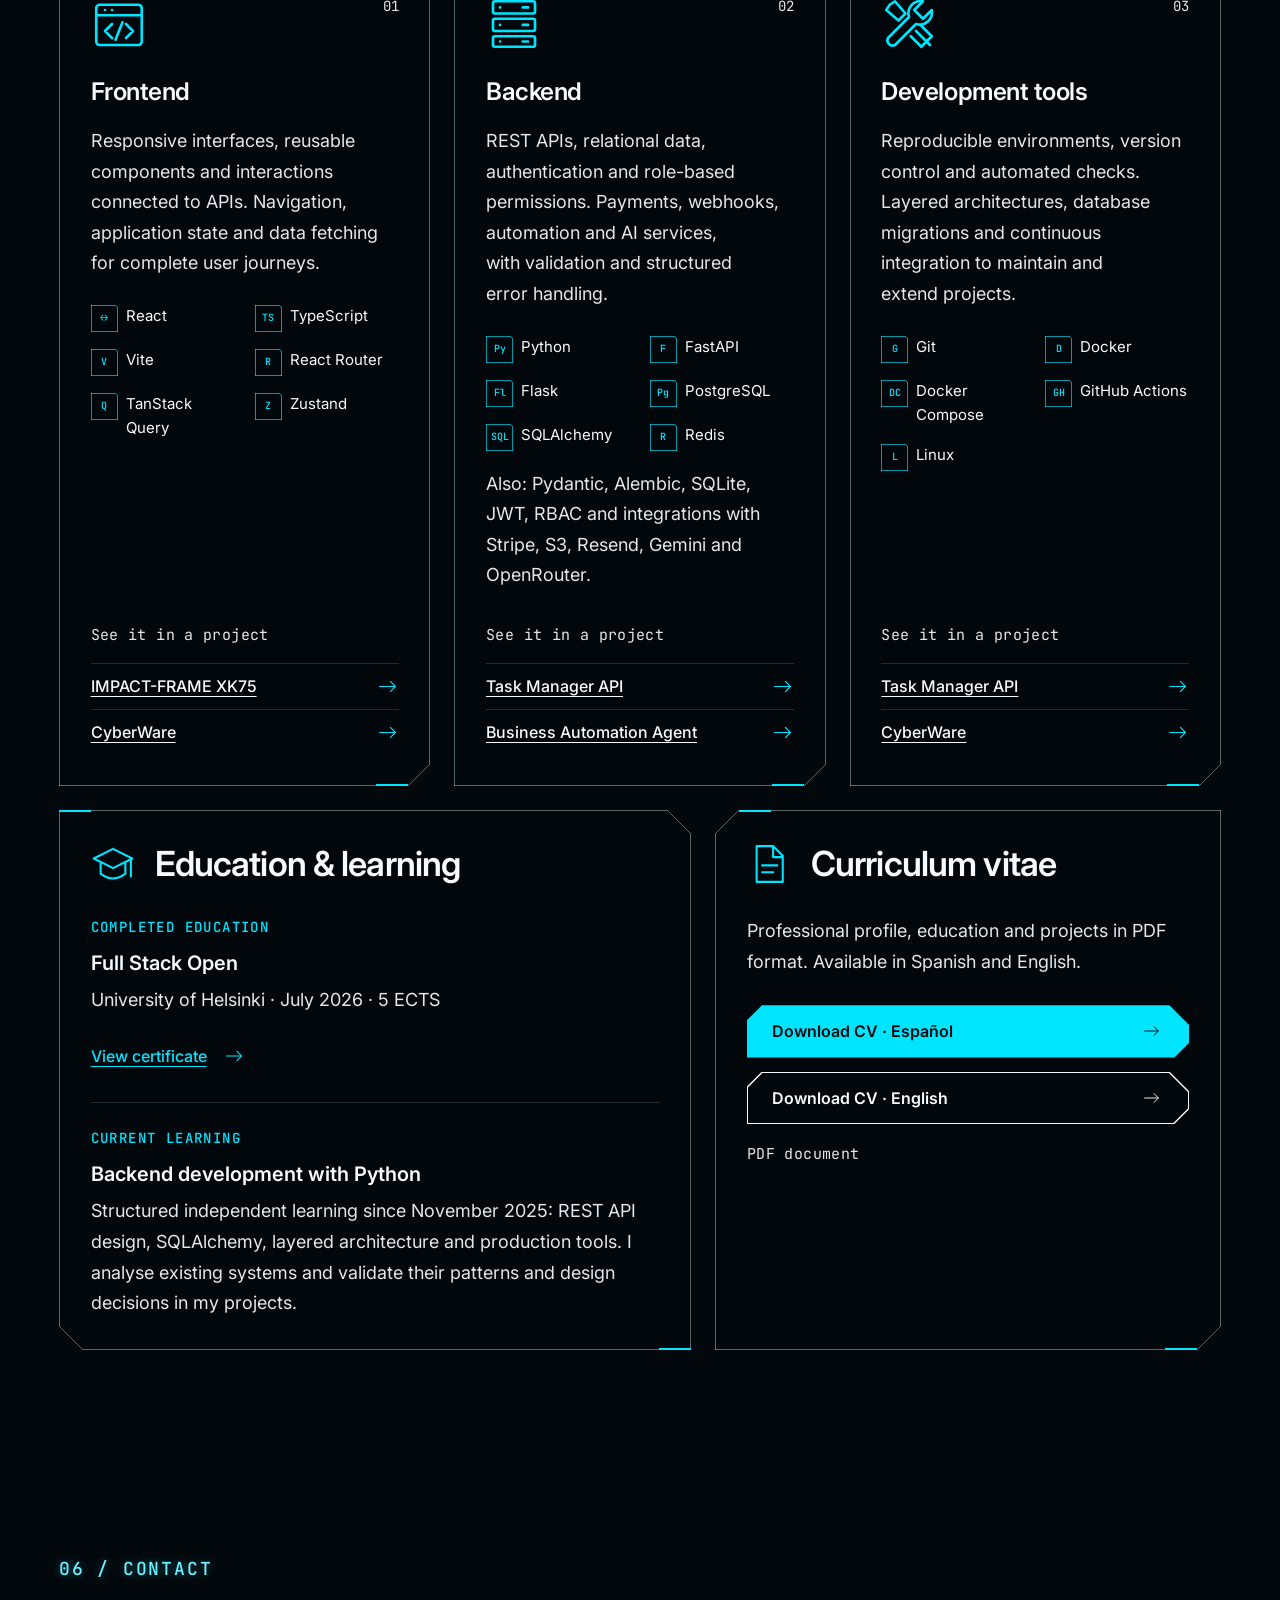
==== commit 3c9c0ae6: "Fix I4 service selection, text reflow and screenshot descriptions" ====
--- a/index.html
+++ b/index.html
@@ -419,6 +419,7 @@
                   <option value="existing" data-audience="agency" data-i18n="svc_existing_title">Work on existing projects</option></optgroup>
                 <optgroup label="Professional collaborations" data-i18n-label="svcCollabTitle"><option value="collaboration" data-audience="collaboration" data-i18n="inquiryCollaboration">Collaborative development</option></optgroup>
               </select>
+              <p class="inquiry__selection" id="inquiry-service-selection" hidden></p>
               <p class="inquiry__field-error" id="inquiry-service-error" hidden></p>
             </div>
             <div class="inquiry__field inquiry__field--full">
@@ -565,7 +566,7 @@
   </div>
   <dialog class="work-detail" id="project-detail-daily-club" aria-labelledby="project-detail-daily-club-title" data-project-dialog="daily-club"><div class="work-detail__surface angular-surface">
   <div class="work-detail__bar"><span class="stage-kicker" data-i18n="pjFrontend">Frontend</span><button type="button" class="work-detail__close angular-surface" data-project-close data-i18n-aria="pjClose" aria-label="Close project details" autofocus><svg viewBox="0 0 24 24" fill="none" aria-hidden="true"><path d="m5 5 14 14M19 5 5 19" stroke="currentColor" stroke-width="1.5"/></svg></button></div>
-  <div class="work-detail__body"><h3 id="project-detail-daily-club-title">DAILY CLUB</h3><figure class="angular-surface"><img src="assets/projects/daily-club-preview.avif" width="1440" height="900" alt="" loading="lazy" decoding="async"/><figcaption data-i18n="pjImageScreenshot">Project screenshot</figcaption></figure>
+  <div class="work-detail__body"><h3 id="project-detail-daily-club-title">DAILY CLUB</h3><figure class="angular-surface"><img src="assets/projects/daily-club-preview.avif" width="1440" height="900" alt="" loading="lazy" decoding="async"/><figcaption data-i18n="pj_daily-club_screenshot">DAILY CLUB screenshot: blue and pink panels, a large black title and a collage of two people in casual clothing.</figcaption></figure>
     <h4 data-i18n="pjPurpose">Purpose &amp; use</h4><p data-i18n="pj_daily-club_purpose">A conceptual website for a fictional everyday fashion brand. It combines an editorial presentation with an interactive catalogue and a demo cart. Products and prices are fictional; it does not process orders or payments.</p>
     <h4 data-i18n="pjFeatures">What it does</h4><ul><li data-i18n="pj_daily-club_feature_0">Twelve products across four categories, with filters and product details showing photography, description, colour and prices in MXN.</li><li data-i18n="pj_daily-club_feature_1">Three interactive looks with photo hotspots and expandable garment lists.</li><li data-i18n="pj_daily-club_feature_2">A cart with an item counter, quantity controls, product removal and subtotal calculation.</li><li data-i18n="pj_daily-club_feature_3">Spanish and English interface, with the cart and selected language saved between visits.</li><li data-i18n="pj_daily-club_feature_4">Responsive layouts, mobile navigation, entrance animations and interaction effects.</li></ul>
     <h4 data-i18n="pjTechnical">How it is built</h4><p data-i18n="pj_daily-club_technical">React 19, TypeScript, Vite 8 and CSS Modules. A single-page frontend with anchor navigation, a local TypeScript catalogue and Context API for language and cart state. Stored cart data is validated, with an in-memory fallback if localStorage fails. Native dialogs, focus management, keyboard support and reduced motion guide interactions. WebP images, lazy loading and a shared IntersectionObserver support resource loading and CSS animations. GitHub Actions publishes the static site to GitHub Pages.</p>
@@ -574,7 +575,7 @@
 </div></dialog>
 <dialog class="work-detail" id="project-detail-low-hours" aria-labelledby="project-detail-low-hours-title" data-project-dialog="low-hours"><div class="work-detail__surface angular-surface">
   <div class="work-detail__bar"><span class="stage-kicker" data-i18n="pjFrontend">Frontend</span><button type="button" class="work-detail__close angular-surface" data-project-close data-i18n-aria="pjClose" aria-label="Close project details" autofocus><svg viewBox="0 0 24 24" fill="none" aria-hidden="true"><path d="m5 5 14 14M19 5 5 19" stroke="currentColor" stroke-width="1.5"/></svg></button></div>
-  <div class="work-detail__body"><h3 id="project-detail-low-hours-title">LOW HOURS</h3><figure class="angular-surface"><img src="assets/projects/low-hours-preview.avif" width="1440" height="900" alt="" loading="lazy" decoding="async"/><figcaption data-i18n="pjImageScreenshot">Project screenshot</figcaption></figure>
+  <div class="work-detail__body"><h3 id="project-detail-low-hours-title">LOW HOURS</h3><figure class="angular-surface"><img src="assets/projects/low-hours-preview.avif" width="1440" height="900" alt="" loading="lazy" decoding="async"/><figcaption data-i18n="pj_low-hours_screenshot">LOW HOURS screenshot: a cream title on a brown background beside a night photograph of a café’s illuminated glass storefront.</figcaption></figure>
     <h4 data-i18n="pjPurpose">Purpose &amp; use</h4><p data-i18n="pj_low-hours_purpose">Presents the atmosphere and offering of a fictional late-night café. Brand content, photography, a menu and music let visitors explore the place before visiting.</p>
     <h4 data-i18n="pjFeatures">What it does</h4><ul><li data-i18n="pj_low-hours_feature_0">Spanish and English content, a menu and a gallery.</li><li data-i18n="pj_low-hours_feature_1">Rainy-night photography and a lo-fi visual identity.</li><li data-i18n="pj_low-hours_feature_2">Music player and smooth animations throughout the page.</li></ul>
     <h4 data-i18n="pjTechnical">How it is built</h4><p data-i18n="pj_low-hours_technical">React 19, TypeScript and Vite 8. GSAP, ScrollTrigger and Lenis coordinate animation and scrolling.</p>
@@ -601,7 +602,7 @@
 </div></dialog>
 <dialog class="work-detail" id="project-detail-impact-frame" aria-labelledby="project-detail-impact-frame-title" data-project-dialog="impact-frame"><div class="work-detail__surface angular-surface">
   <div class="work-detail__bar"><span class="stage-kicker" data-i18n="pjFrontend">Frontend</span><button type="button" class="work-detail__close angular-surface" data-project-close data-i18n-aria="pjClose" aria-label="Close project details" autofocus><svg viewBox="0 0 24 24" fill="none" aria-hidden="true"><path d="m5 5 14 14M19 5 5 19" stroke="currentColor" stroke-width="1.5"/></svg></button></div>
-  <div class="work-detail__body"><h3 id="project-detail-impact-frame-title">IMPACT-FRAME XK75</h3><figure class="angular-surface"><img src="assets/projects/impact-frame-preview.avif" width="1440" height="900" alt="" loading="lazy" decoding="async"/><figcaption data-i18n="pjImageScreenshot">Project screenshot</figcaption></figure>
+  <div class="work-detail__body"><h3 id="project-detail-impact-frame-title">IMPACT-FRAME XK75</h3><figure class="angular-surface"><img src="assets/projects/impact-frame-preview.avif" width="1440" height="900" alt="" loading="lazy" decoding="async"/><figcaption data-i18n="pj_impact-frame_screenshot">IMPACT-FRAME XK75 screenshot: a dark metallic background, the model name on the left and an angled black keyboard with cyan lighting on the right.</figcaption></figure>
     <h4 data-i18n="pjPurpose">Purpose &amp; use</h4><p data-i18n="pj_impact-frame_purpose">Presents a conceptual mechanical keyboard through a bilingual product experience. An industrial composition and layered imagery guide visitors through its components.</p>
     <h4 data-i18n="pjFeatures">What it does</h4><ul><li data-i18n="pj_impact-frame_feature_0">Spanish and English presentation.</li><li data-i18n="pj_impact-frame_feature_1">Layered imagery and scroll-linked animations.</li><li data-i18n="pj_impact-frame_feature_2">Controls for visual product customisation.</li></ul>
     <h4 data-i18n="pjTechnical">How it is built</h4><p data-i18n="pj_impact-frame_technical">React 19, TypeScript, Vite 8 and CSS Modules. GSAP and ScrollTrigger coordinate animations throughout the page.</p>
@@ -619,7 +620,7 @@
 </div></dialog>
 <dialog class="work-detail" id="project-detail-kairo" aria-labelledby="project-detail-kairo-title" data-project-dialog="kairo"><div class="work-detail__surface angular-surface">
   <div class="work-detail__bar"><span class="stage-kicker" data-i18n="pjFrontend">Frontend</span><button type="button" class="work-detail__close angular-surface" data-project-close data-i18n-aria="pjClose" aria-label="Close project details" autofocus><svg viewBox="0 0 24 24" fill="none" aria-hidden="true"><path d="m5 5 14 14M19 5 5 19" stroke="currentColor" stroke-width="1.5"/></svg></button></div>
-  <div class="work-detail__body"><h3 id="project-detail-kairo-title">Kairo CHRONO/01</h3><figure class="angular-surface"><img src="assets/projects/kairo-preview.avif" width="1440" height="900" alt="" loading="lazy" decoding="async"/><figcaption data-i18n="pjImageScreenshot">Project screenshot</figcaption></figure>
+  <div class="work-detail__body"><h3 id="project-detail-kairo-title">Kairo CHRONO/01</h3><figure class="angular-surface"><img src="assets/projects/kairo-preview.avif" width="1440" height="900" alt="" loading="lazy" decoding="async"/><figcaption data-i18n="pj_kairo_screenshot">KAIRO screenshot: a black layout with the CHRONO/01 title on the left and a metal wristwatch with a dark dial surrounded by circles on the right.</figcaption></figure>
     <h4 data-i18n="pjPurpose">Purpose &amp; use</h4><p data-i18n="pj_kairo_purpose">Explores how to present a single product from a fictional watch brand. A dark composition combines watch details with a visual finish selector.</p>
     <h4 data-i18n="pjFeatures">What it does</h4><ul><li data-i18n="pj_kairo_feature_0">Single-product presentation and finish selector.</li><li data-i18n="pj_kairo_feature_1">Animated reveals and orbits in the introduction.</li><li data-i18n="pj_kairo_feature_2">Keyboard-accessible detail window and reduced-motion support.</li></ul>
     <h4 data-i18n="pjTechnical">How it is built</h4><p data-i18n="pj_kairo_technical">React 19, TypeScript, Vite 8, CSS and Framer Motion 13. Includes Lucide React and Oxlint; published on GitHub Pages. Uses no router, store or backend.</p>
@@ -628,7 +629,7 @@
 </div></dialog>
 <dialog class="work-detail" id="project-detail-momo-ramen" aria-labelledby="project-detail-momo-ramen-title" data-project-dialog="momo-ramen"><div class="work-detail__surface angular-surface">
   <div class="work-detail__bar"><span class="stage-kicker" data-i18n="pjFrontend">Frontend</span><button type="button" class="work-detail__close angular-surface" data-project-close data-i18n-aria="pjClose" aria-label="Close project details" autofocus><svg viewBox="0 0 24 24" fill="none" aria-hidden="true"><path d="m5 5 14 14M19 5 5 19" stroke="currentColor" stroke-width="1.5"/></svg></button></div>
-  <div class="work-detail__body"><h3 id="project-detail-momo-ramen-title">Momo Ramen</h3><figure class="angular-surface"><img src="assets/projects/momo-ramen-preview.avif" width="1440" height="900" alt="" loading="lazy" decoding="async"/><figcaption data-i18n="pjImageScreenshot">Project screenshot</figcaption></figure>
+  <div class="work-detail__body"><h3 id="project-detail-momo-ramen-title">Momo Ramen</h3><figure class="angular-surface"><img src="assets/projects/momo-ramen-preview.avif" width="1440" height="900" alt="" loading="lazy" decoding="async"/><figcaption data-i18n="pj_momo-ramen_screenshot">Momo Ramen screenshot: a storefront with lanterns and a lucky cat; below, a cream background with an illustrated ramen bowl and buttons to view the menu and book a table.</figcaption></figure>
     <h4 data-i18n="pjPurpose">Purpose &amp; use</h4><p data-i18n="pj_momo-ramen_purpose">Presents a fictional Japanese restaurant through a warm interface and navigation around dishes and the restaurant’s story. The booking journey runs only in the browser: it processes no real bookings, orders or payments.</p>
     <h4 data-i18n="pjFeatures">What it does</h4><ul><li data-i18n="pj_momo-ramen_feature_0">Restaurant identity, dishes and its story.</li><li data-i18n="pj_momo-ramen_feature_1">Menu and client-side booking journey.</li><li data-i18n="pj_momo-ramen_feature_2">A structure prepared for extension with a backend, data and notifications.</li></ul>
     <h4 data-i18n="pjTechnical">How it is built</h4><p data-i18n="pj_momo-ramen_technical">React 19, Vite 8, Tailwind CSS 4 and React Router 7 with HashRouter. Published through GitHub Pages and GitHub Actions.</p>
--- a/styles/inquiry.css
+++ b/styles/inquiry.css
@@ -6,6 +6,7 @@
 .inquiry__field { display:flex; flex-direction:column; gap:.4rem; min-width:0; }
 .inquiry__field input,.inquiry__field select,.inquiry__field textarea { width:100%; padding:.7rem .85rem; font-size:1rem; color-scheme:dark; }
 .inquiry__field textarea { min-height:8.5rem; resize:vertical; }
+.inquiry__selection { margin:0; color:var(--stage-muted); font-size:1rem; line-height:1.6; overflow-wrap:anywhere; }
 .inquiry__field input:focus-visible,.inquiry__field select:focus-visible,.inquiry__field textarea:focus-visible { outline:2px solid var(--stage-cyan); outline-offset:2px; border-color:var(--stage-cyan); }
 .inquiry__field input[aria-invalid="true"],.inquiry__field select[aria-invalid="true"],.inquiry__field textarea[aria-invalid="true"] { border-color:#ff9baf; }
 .inquiry__turnstile { display:flex; flex-direction:column; gap:.4rem; margin-top:1.15rem; }
--- a/styles/services.css
+++ b/styles/services.css
@@ -118,7 +118,7 @@
   --panel-tr:12px;
   --panel-br:24px;
   --panel-bl:12px;
-  --panel-fill:linear-gradient(135deg,rgba(8,22,30,.9),var(--stage-surface) 60%);
+  --panel-fill:linear-gradient(135deg,rgba(8,22,30,.98),var(--stage-surface-overlay) 60%);
   --panel-tl-line:var(--stage-cyan);
   --panel-br-line:var(--stage-cyan);
   /* Match the diagonal and straight cyan accents, including the no-JS state. */
@@ -196,17 +196,19 @@
   padding:11px 22px;
   min-width:168px;
   font-size:14px;
-}
-
-.offer-card__button::before {
+  color:var(--stage-black);
+}
+
+.offer-card__button::before,.offer-card__button::after {
   background:var(--stage-cyan);
 }
 .offer-card__button svg {
-  color:var(--stage-cyan);
+  color:currentColor;
   width:22px;
 }
 
 .agency-offers {
+  --panel-fill:var(--stage-surface-overlay);
   --panel-tl:28px;
   --panel-br:28px;
   --panel-accent:var(--stage-cyan);
@@ -253,20 +255,39 @@
   color:var(--stage-white);
 }
 .agency-offer__link {
+  position:relative;
+  isolation:isolate;
   grid-column:2;
   justify-self:start;
   display:inline-flex;
   align-items:center;
   gap:22px;
-  min-height:44px;
-  color:var(--stage-cyan);
-  font-size:14px;
+  min-height:48px;
+  min-width:168px;
+  padding:12px 18px;
+  color:var(--stage-black);
+  font-size:14px;
+}
+.agency-offer__link::before {
+  content:"";
+  position:absolute;
+  inset:0;
+  z-index:-1;
+  background:var(--stage-cyan);
+  clip-path:var(--stage-button-shape);
+  pointer-events:none;
 }
 .agency-offer__link svg,.service-modes__ask svg {
   width:23px;
   height:18px;
 }
-.agency-offer__link:hover,.service-modes__ask:hover {
+.agency-offer__link svg {
+  flex-shrink:0;
+}
+.agency-offer__link:hover {
+  color:var(--stage-black);
+}
+.service-modes__ask:hover {
   color:var(--stage-white);
 }
 
@@ -330,6 +351,7 @@
   gap:20px;
 }
 .service-mode {
+  --panel-fill:var(--stage-surface-overlay);
   --panel-tr:18px;
   --panel-bl:18px;
   padding:28px;
--- a/styles/projects.css
+++ b/styles/projects.css
@@ -75,7 +75,7 @@
   --panel-tr:12px;
   --panel-br:22px;
   --panel-bl:8px;
-  --panel-fill:var(--stage-surface);
+  --panel-fill:var(--stage-surface-overlay);
   --panel-line:var(--stage-line);
   --panel-accent:var(--stage-cyan);
   --panel-accent-size:36px;
--- a/styles/typography.css
+++ b/styles/typography.css
@@ -147,7 +147,7 @@
 
 /* A text link advertises its action before hover; framed buttons retain their
    own shape. Channel labels stay static while their destination is underlined. */
-:is(.service-hub,.page-section) a:not(.stage-button):not(.contact-channel--link):not(.service-hub__jump a) {
+:is(.service-hub,.page-section) a:not(.stage-button,.agency-offer__link):not(.contact-channel--link):not(.service-hub__jump a) {
   text-decoration-line:underline;
   text-decoration-thickness:1px;
   text-underline-offset:.22em;
@@ -159,6 +159,7 @@
   text-underline-offset:.22em;
 }
 :is(.service-hub,.page-section,.site-footer) .stage-button,
+.service-hub .agency-offer__link,
 .page-section :is(.work-filter,.contact-copy),
 .service-hub .inquiry__retry {
   font:600 var(--type-action)/1.4 var(--stage-font);
@@ -168,7 +169,7 @@
   overflow-wrap:anywhere;
 }
 :is(.service-hub,.page-section,.site-footer) .stage-button > span { min-width:0; }
-:is(.service-hub,.page-section) :is(.agency-offer__link,.service-modes__ask,
+:is(.service-hub,.page-section) :is(.service-modes__ask,
   .service-inquiry__email,.inquiry__mail-fallback,.work-card__links a,
   .work-detail__links a,.profile-project,.profile-certificate),
 .service-hub__jump a {
@@ -298,6 +299,12 @@
   letter-spacing:-.02em;
 }
 .agency-offer > div { min-width:0; }
+.service-hub :is(.offer-card,.agency-offer,.service-mode,.service-collab__list,.service-faq),
+.technical-profile .stage-copy,.contact-channel,
+.method-step,.work-detail__body { overflow-wrap:anywhere; }
+.contact-channel > div { min-width:0; }
+.service-faq > div,.service-faq__item summary > [data-i18n],
+.method-step__action > span { min-width:0; }
 .service-hub__intro { margin-bottom:36px; }
 .service-hub__heading .stage-title,
 .service-hub__title > span,.page-section__title > span { min-width:0; overflow-wrap:anywhere; }
@@ -329,6 +336,11 @@
     --type-body:1.0625rem;
   }
   .service-mode h5 { margin:14px 0 18px; }
+  /* Keep the number beside the heading; give agency copy the full mobile measure. */
+  .agency-offer > div { display:contents; }
+  .agency-offer h4 { grid-column:2; }
+  .agency-offer p,.agency-offer__link { grid-column:1 / -1; }
+  .agency-offer p { margin-top:0; }
   .work-detail__body { padding:28px 22px; }
   .work-card__body { padding:26px 22px; }
   .service-hub__heading { gap:12px; }
